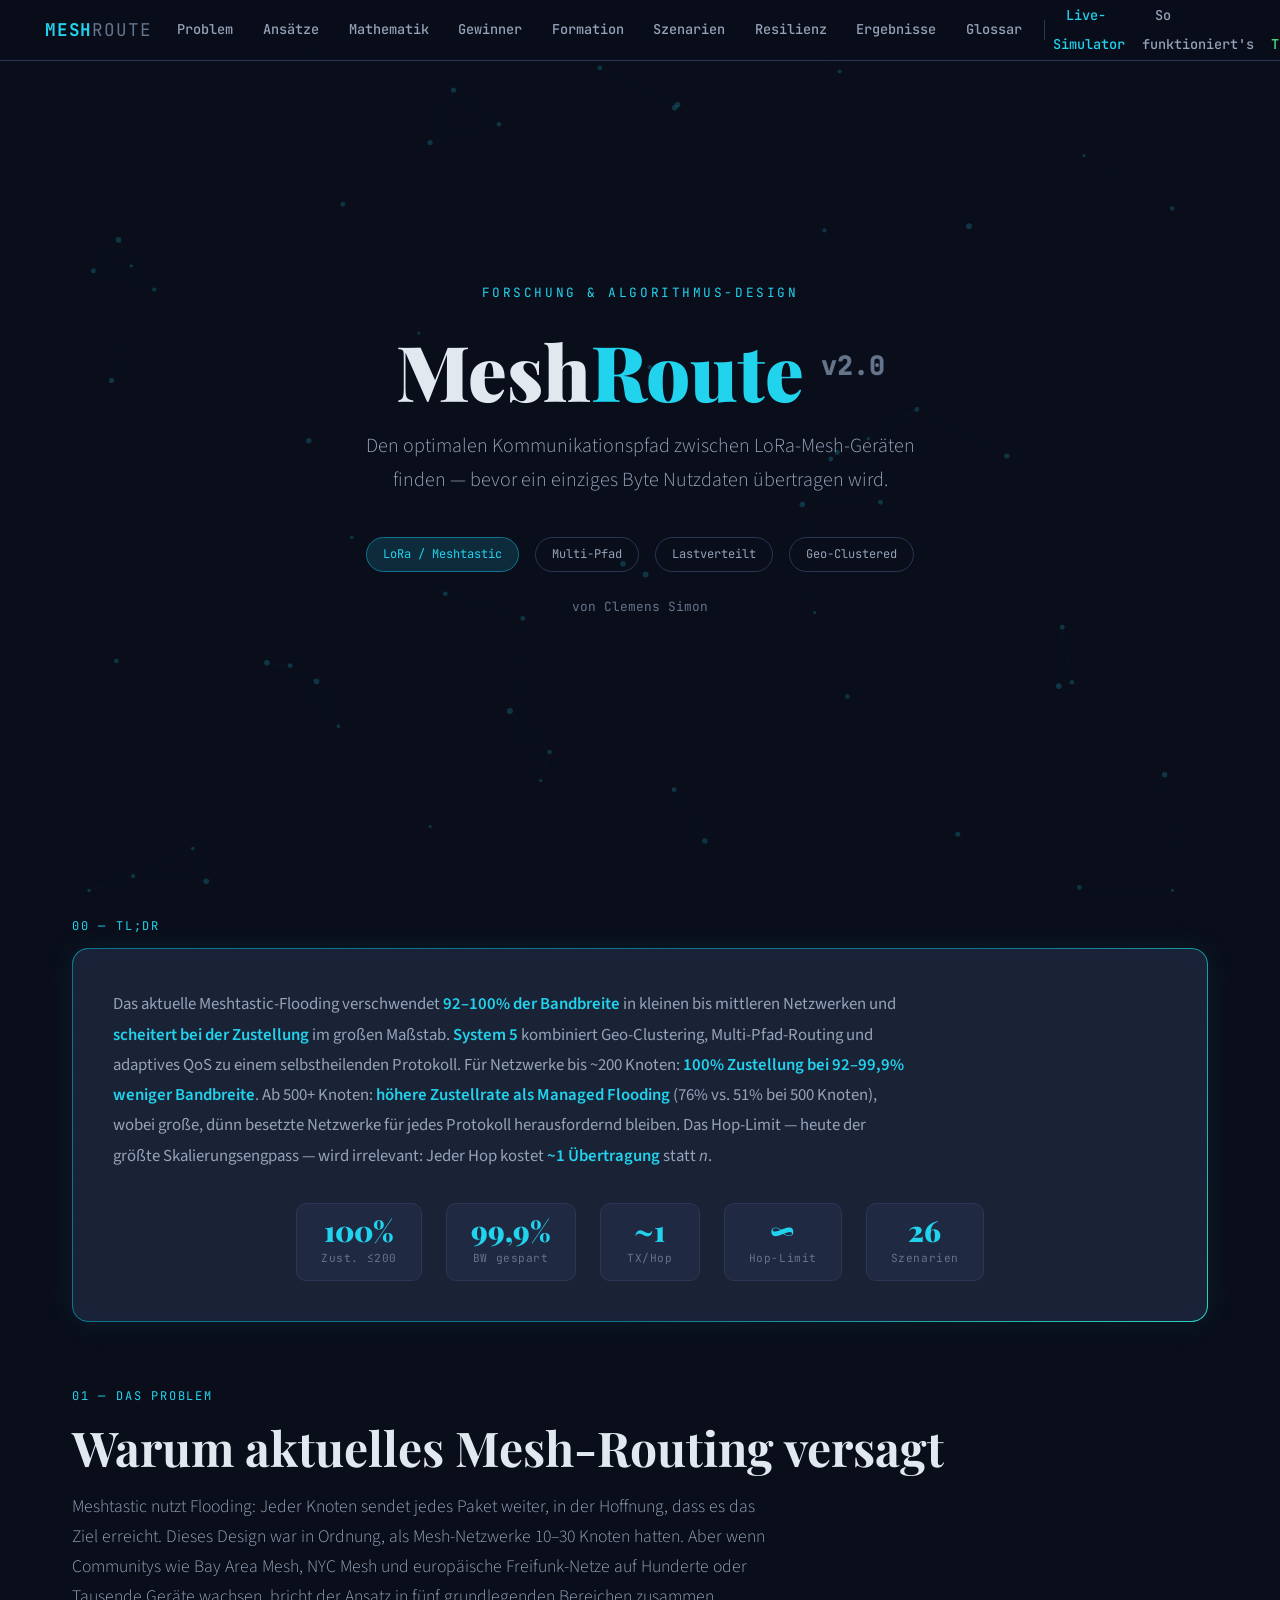
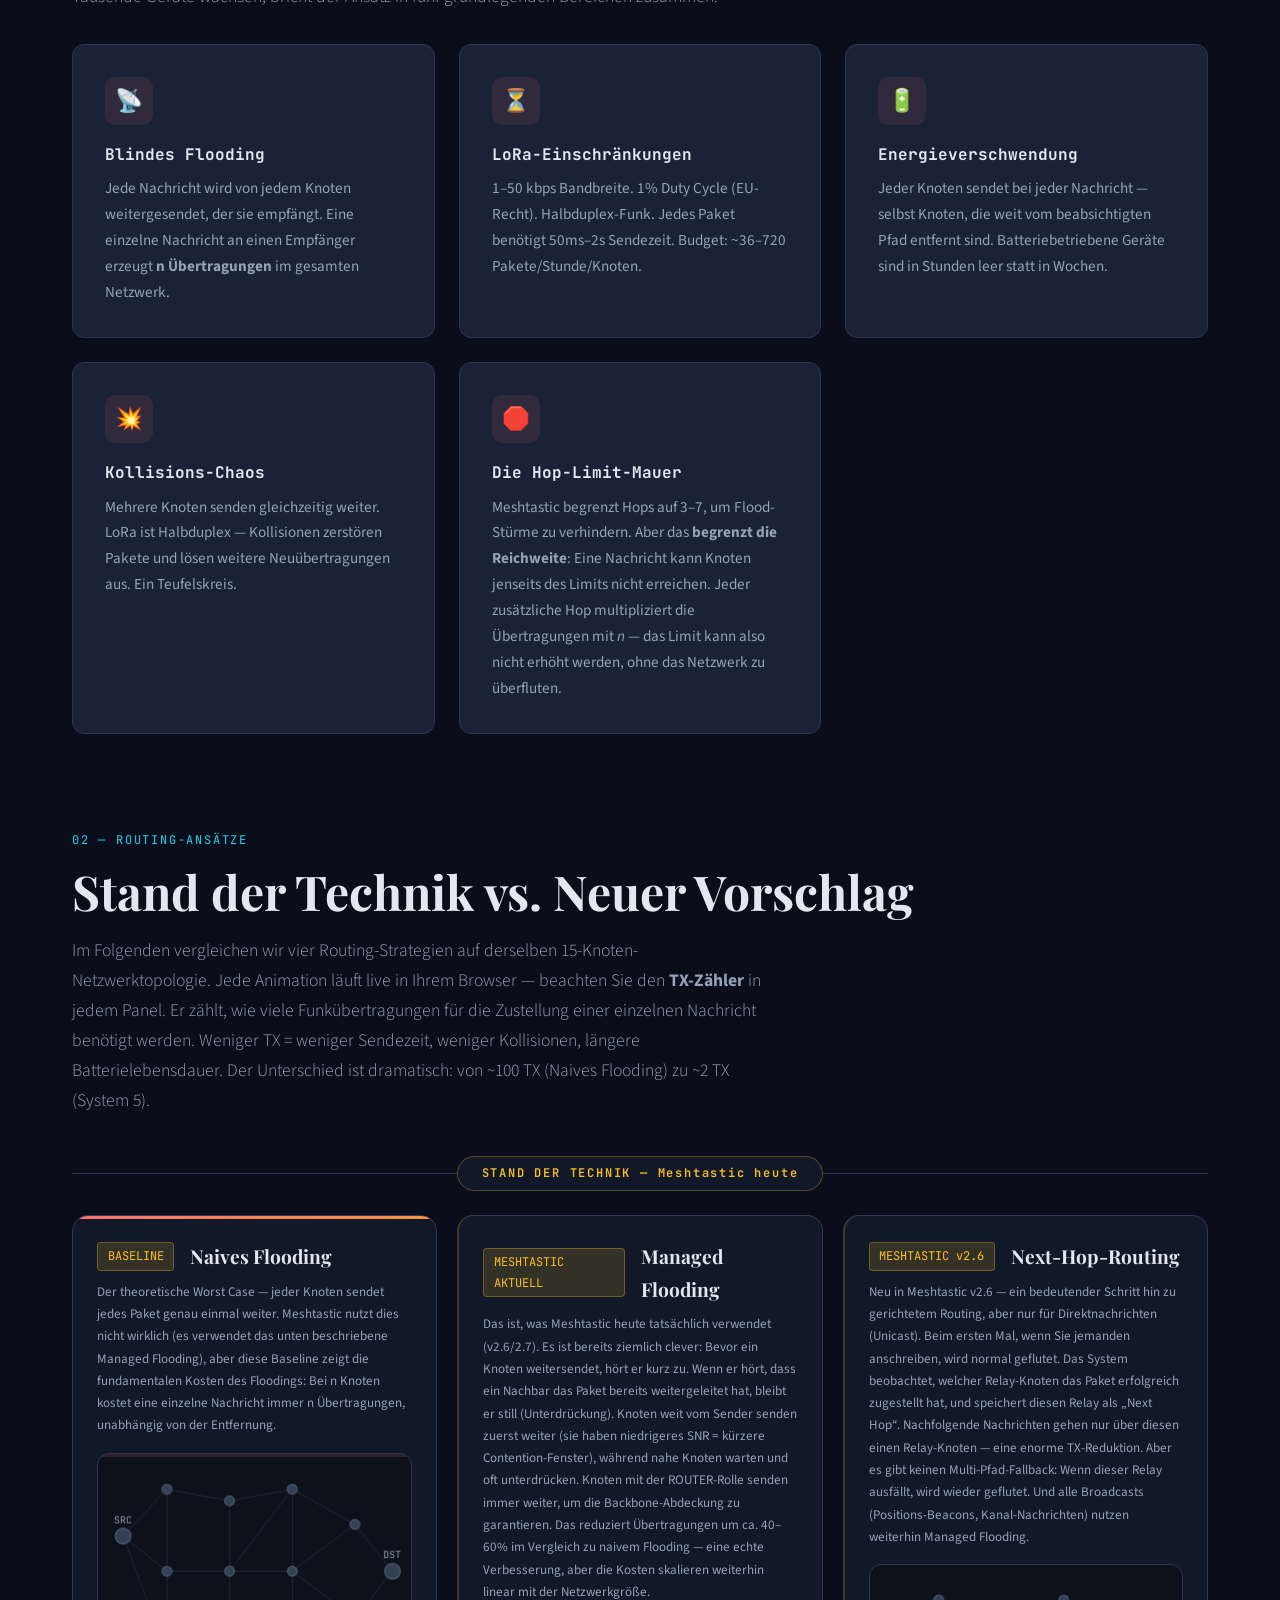
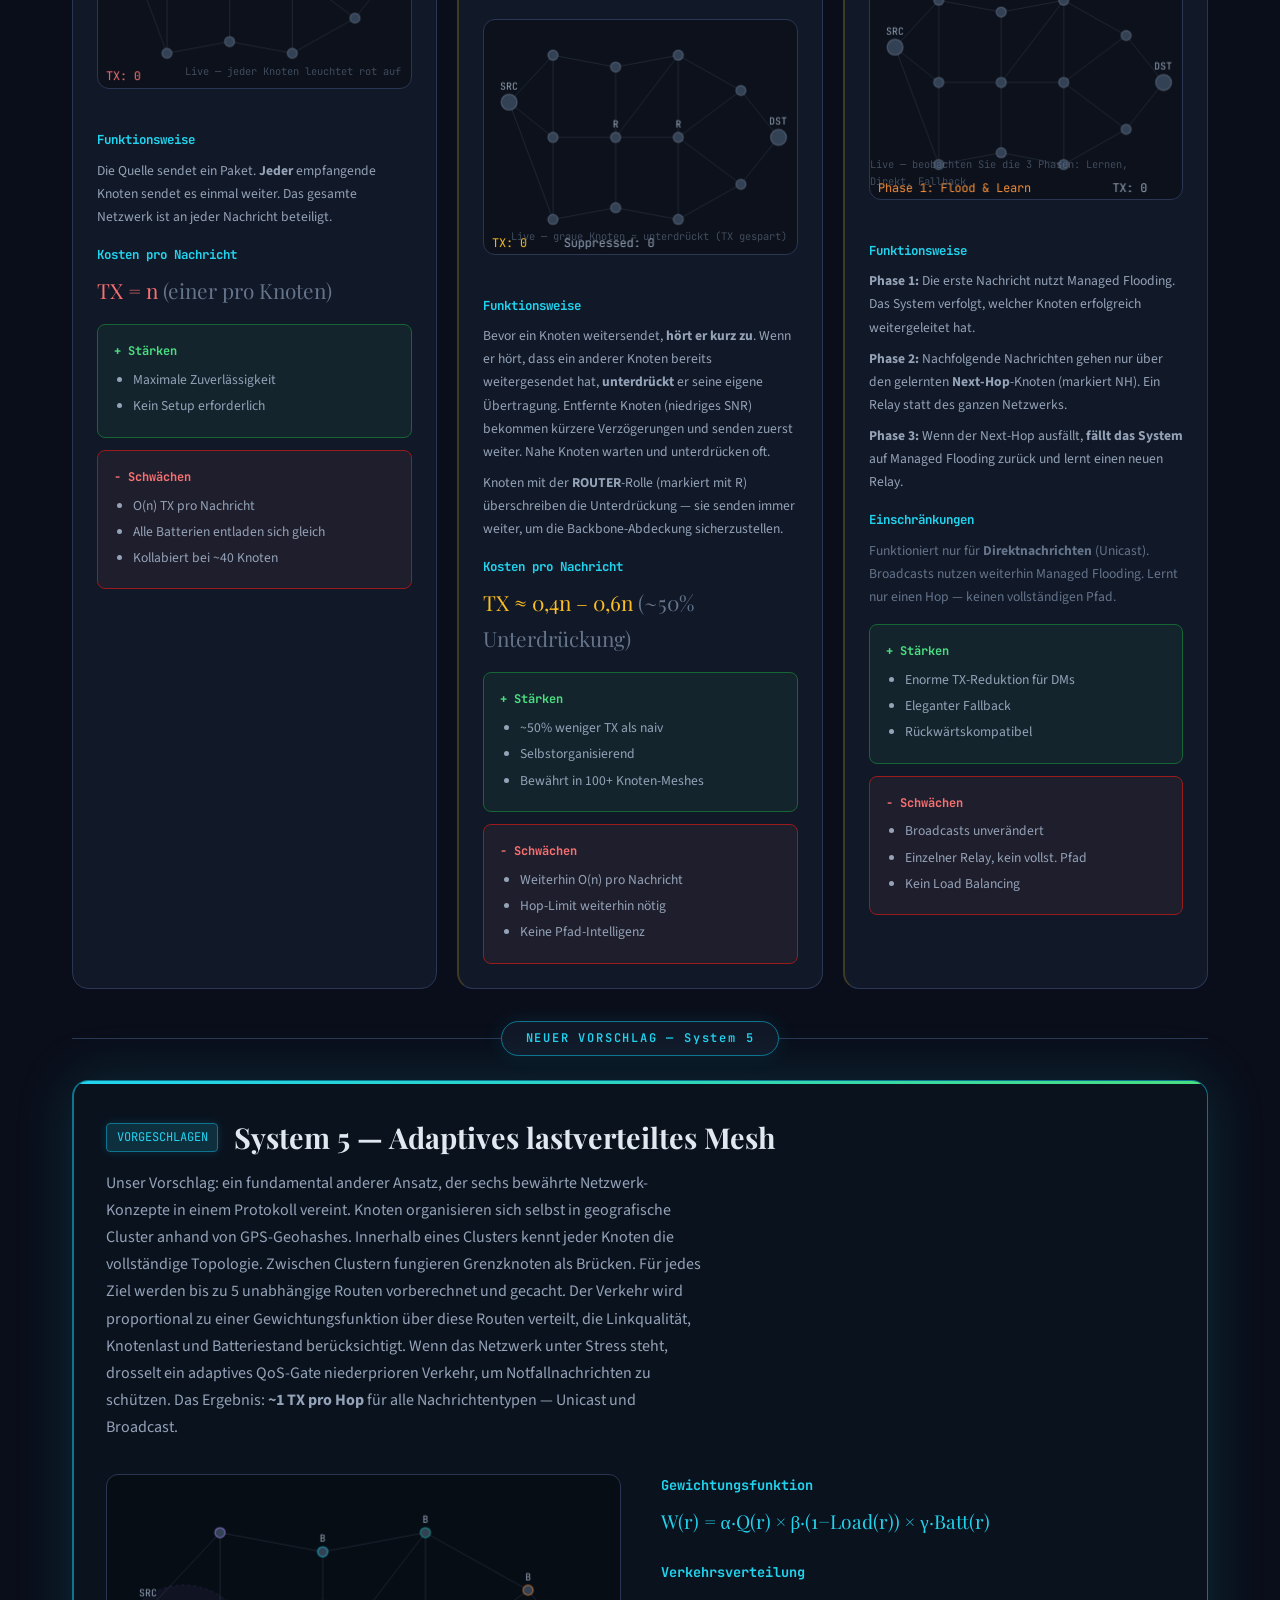
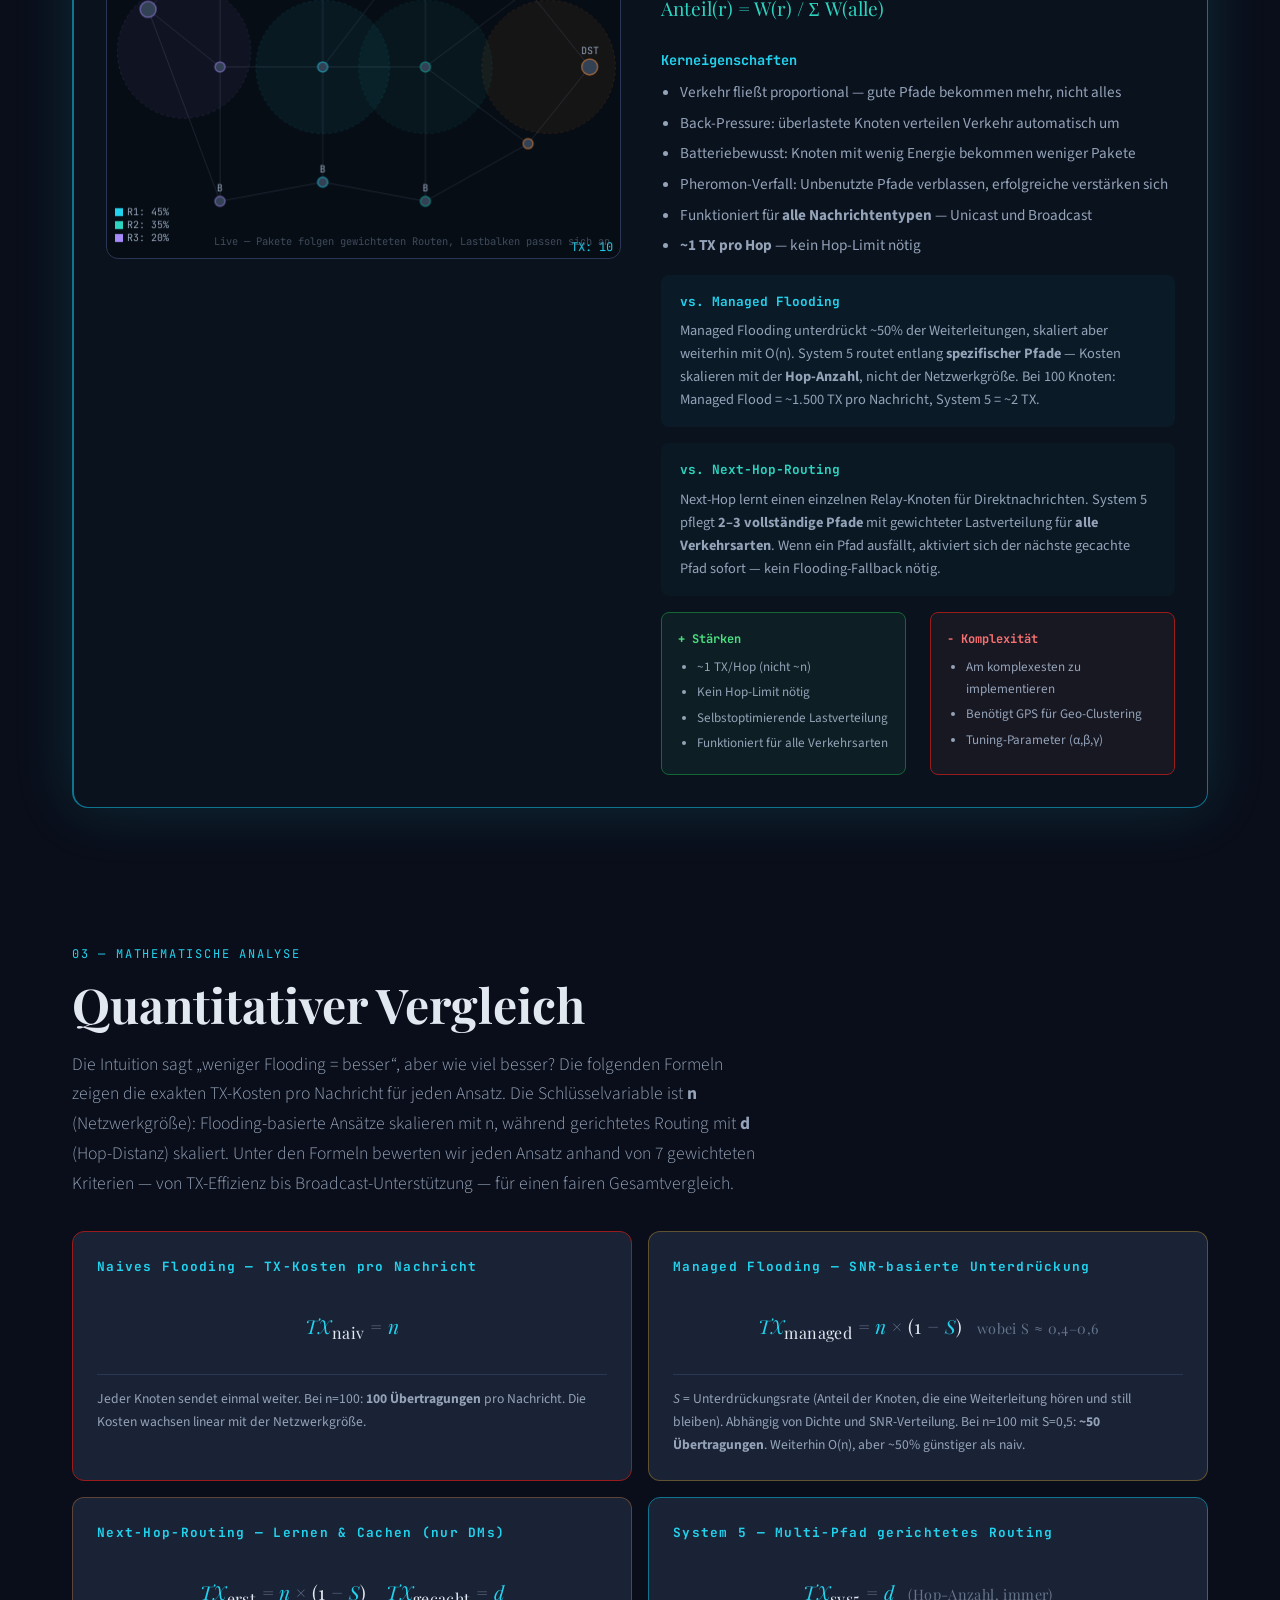
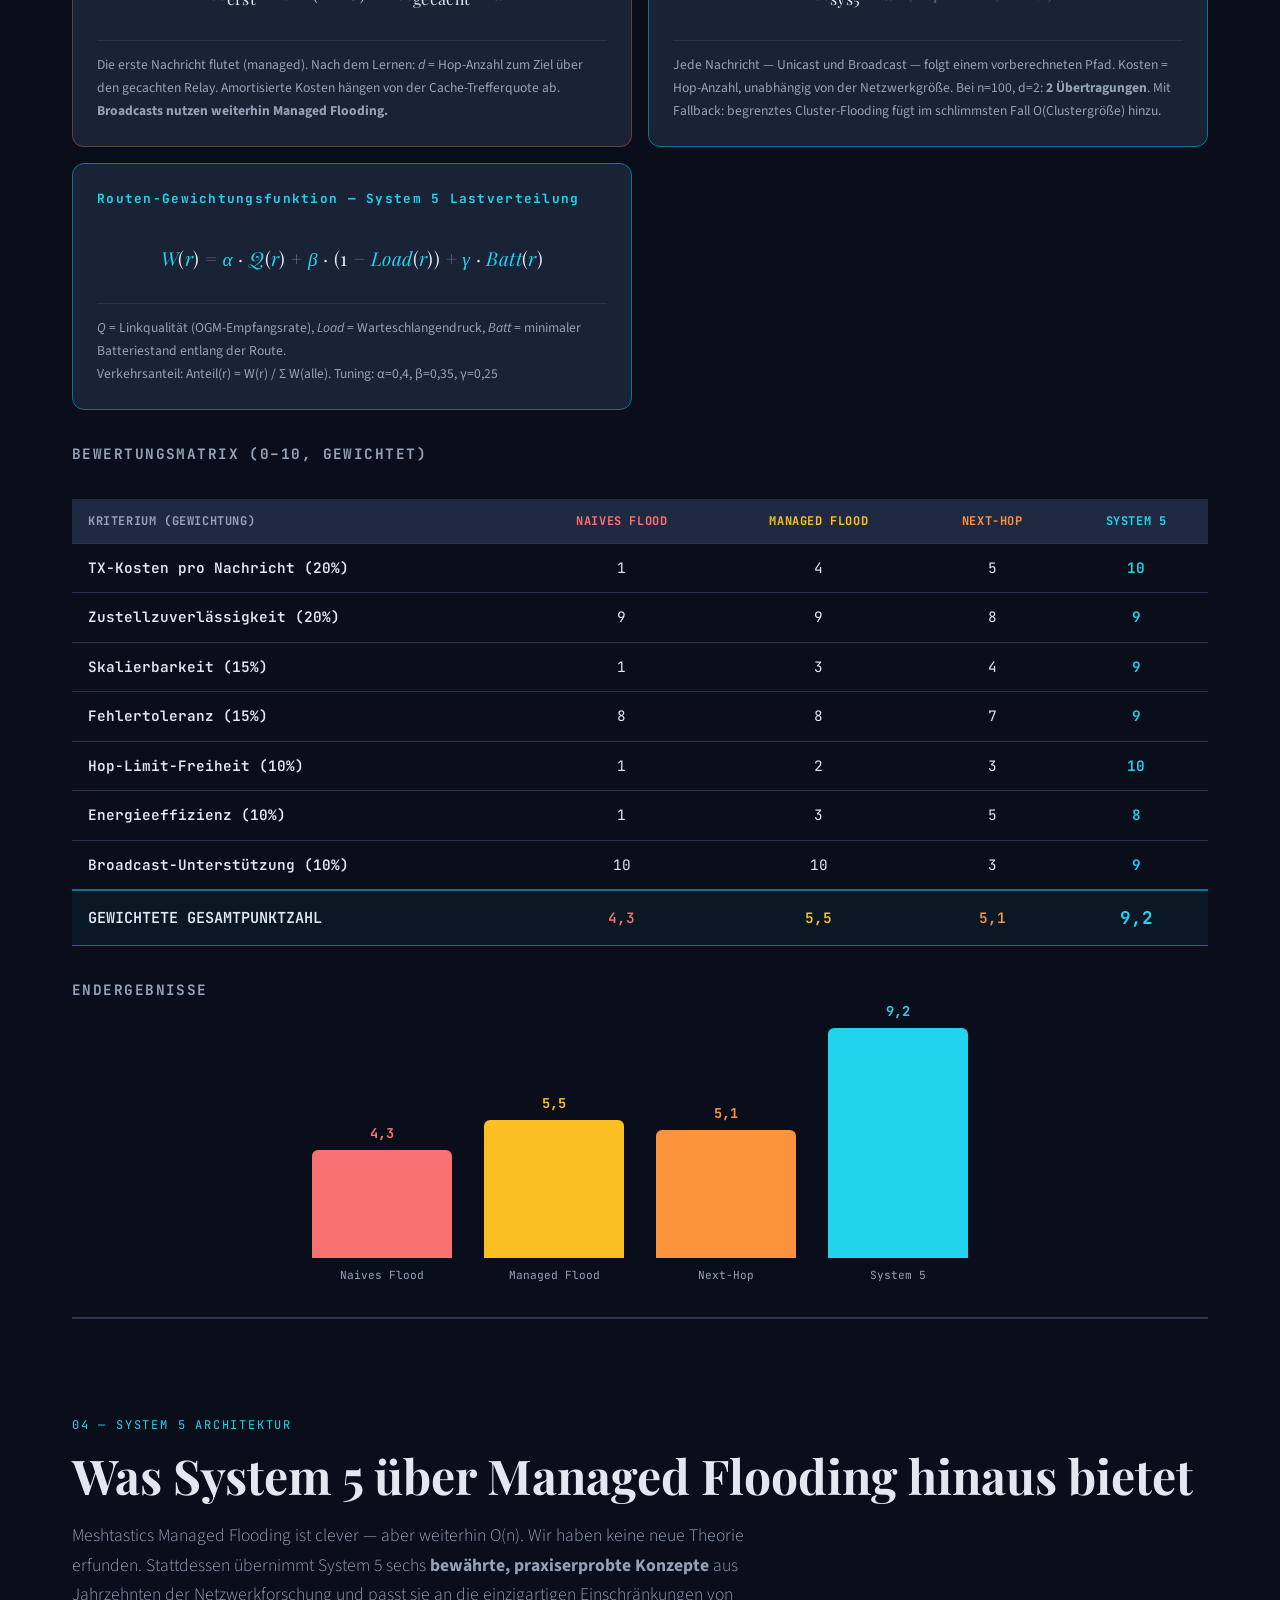
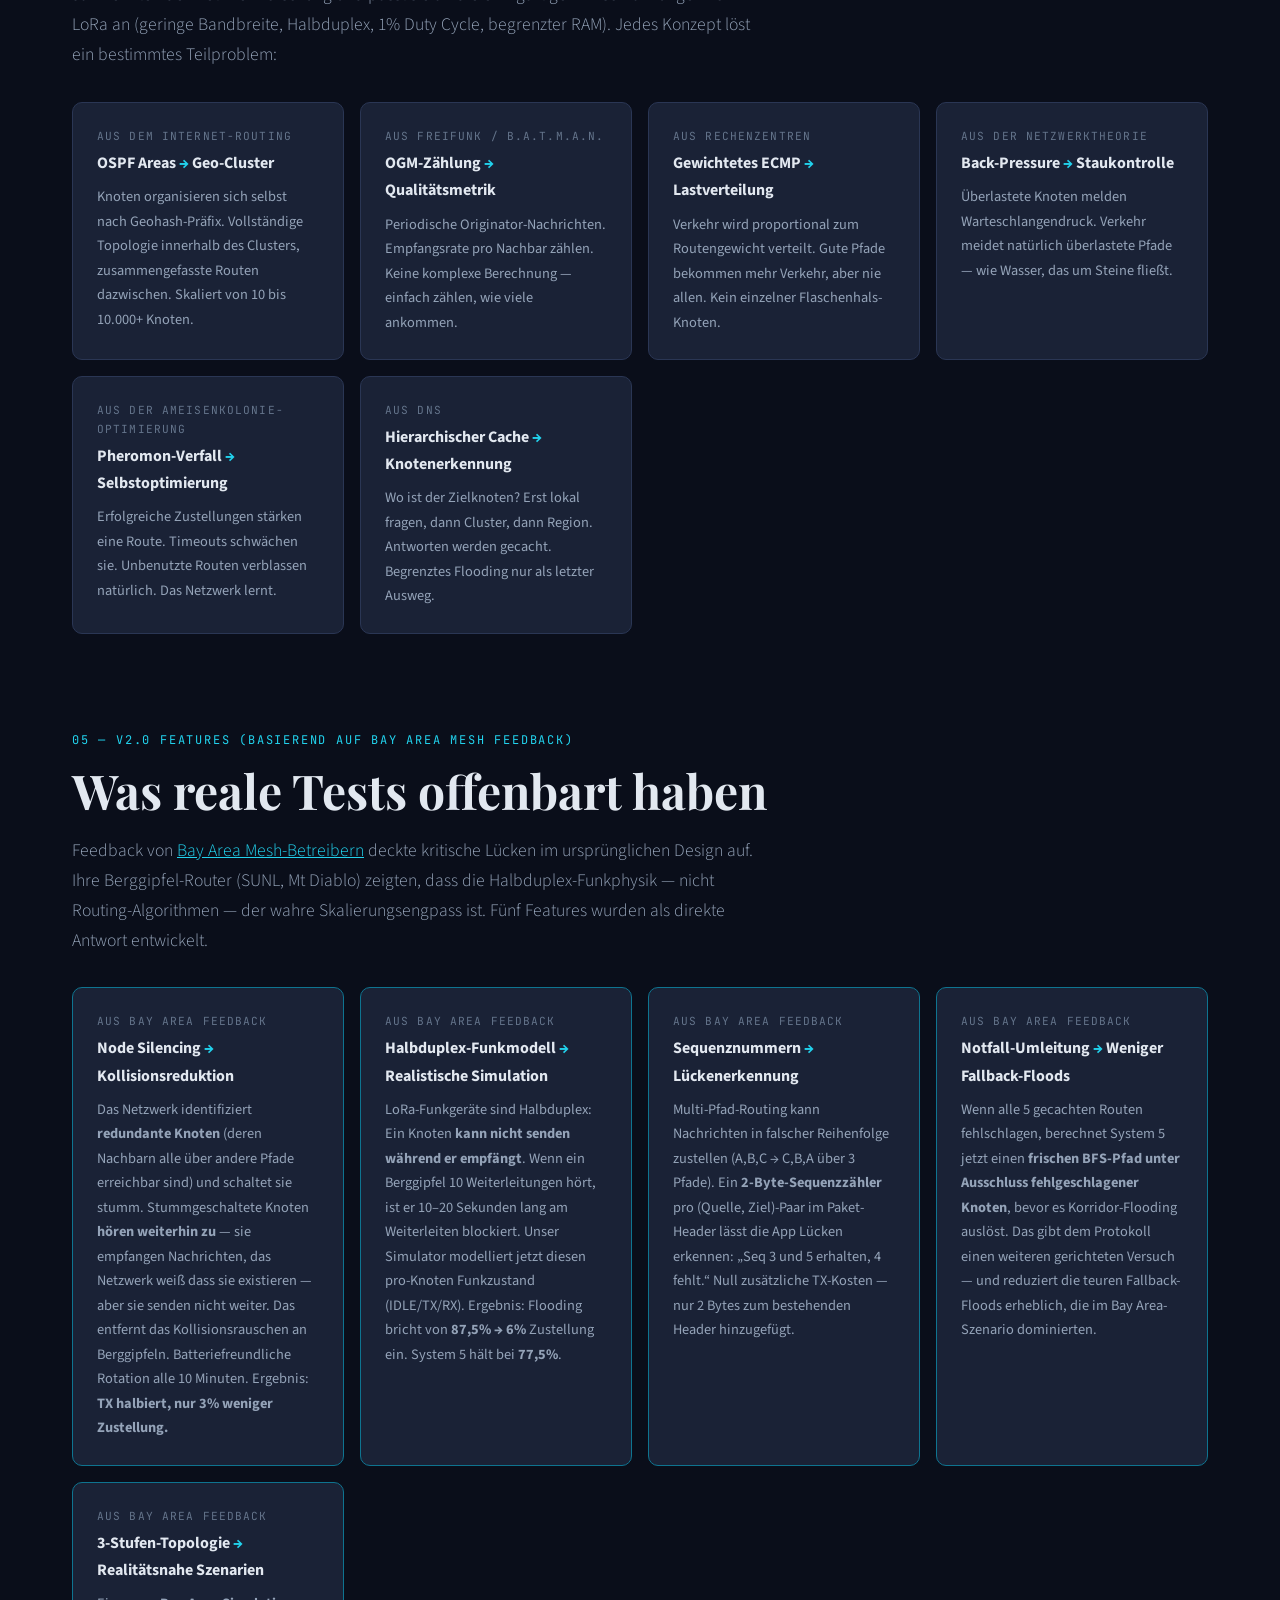
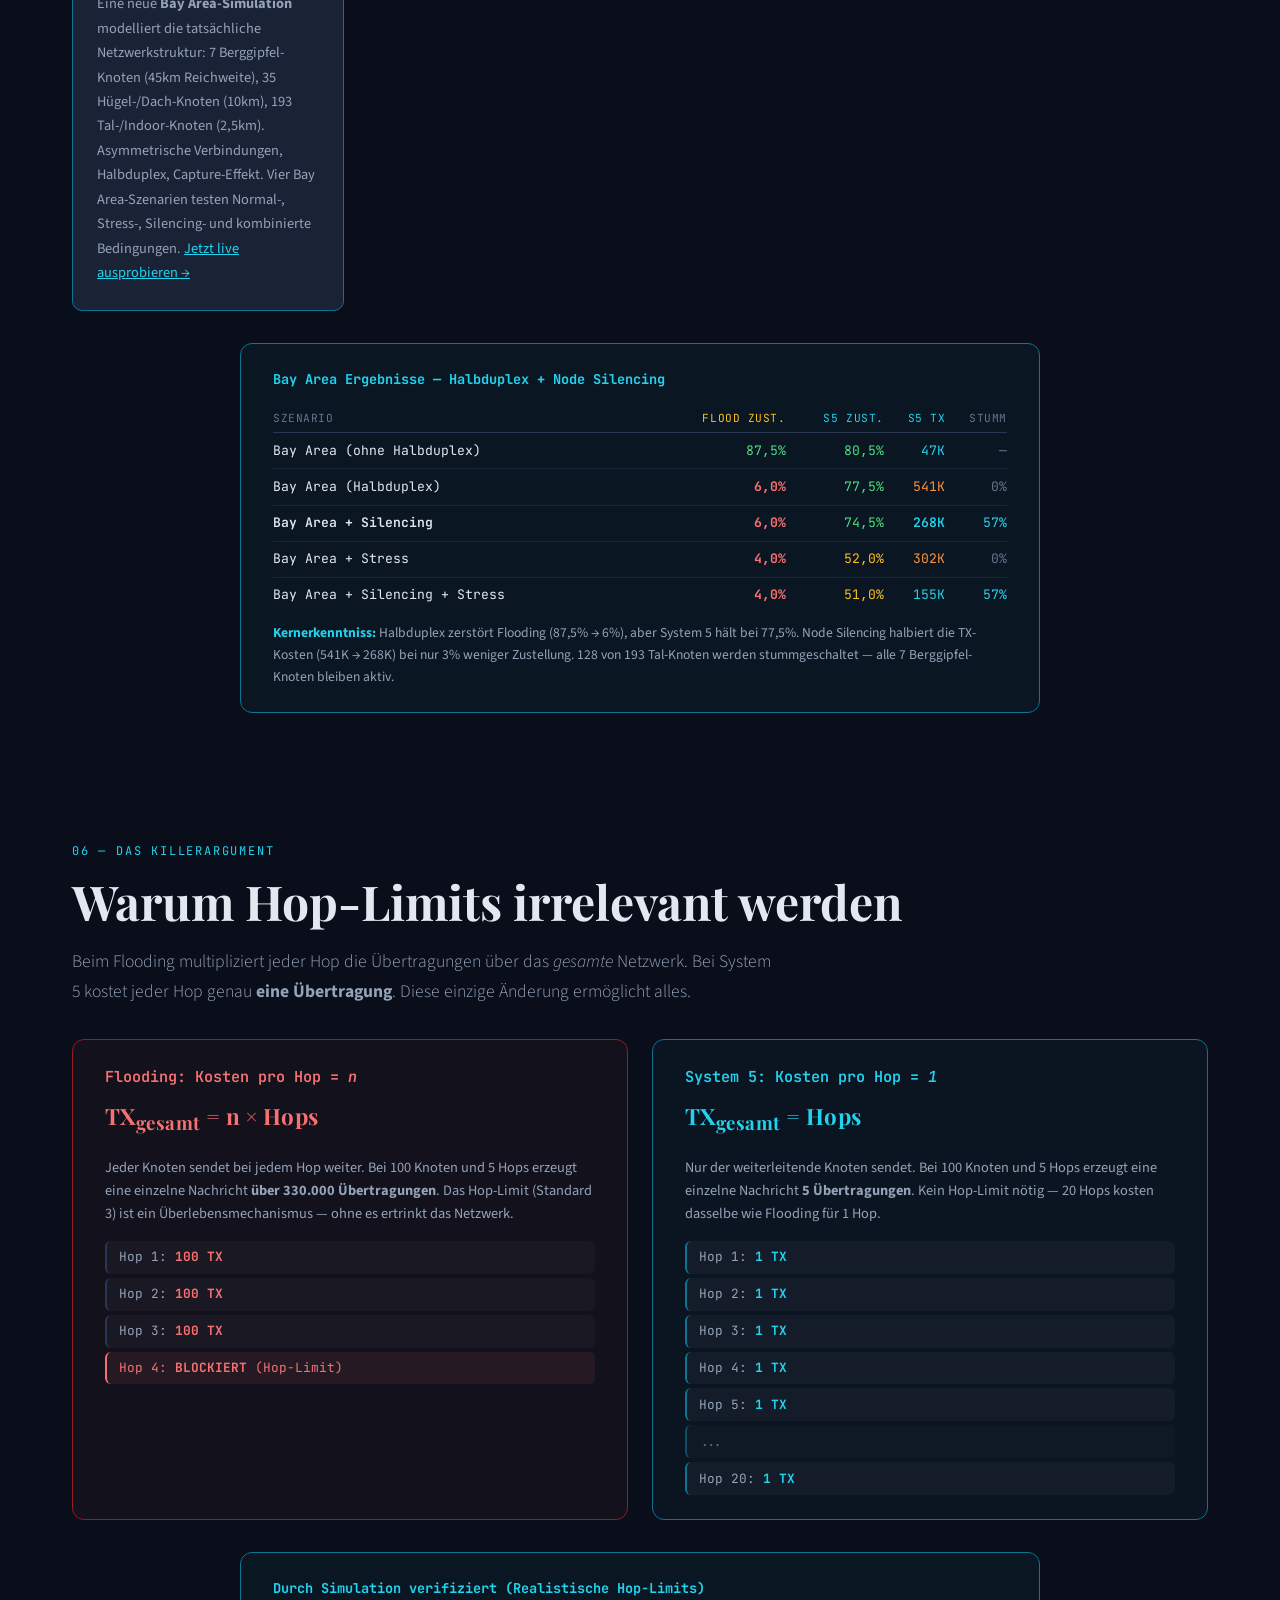
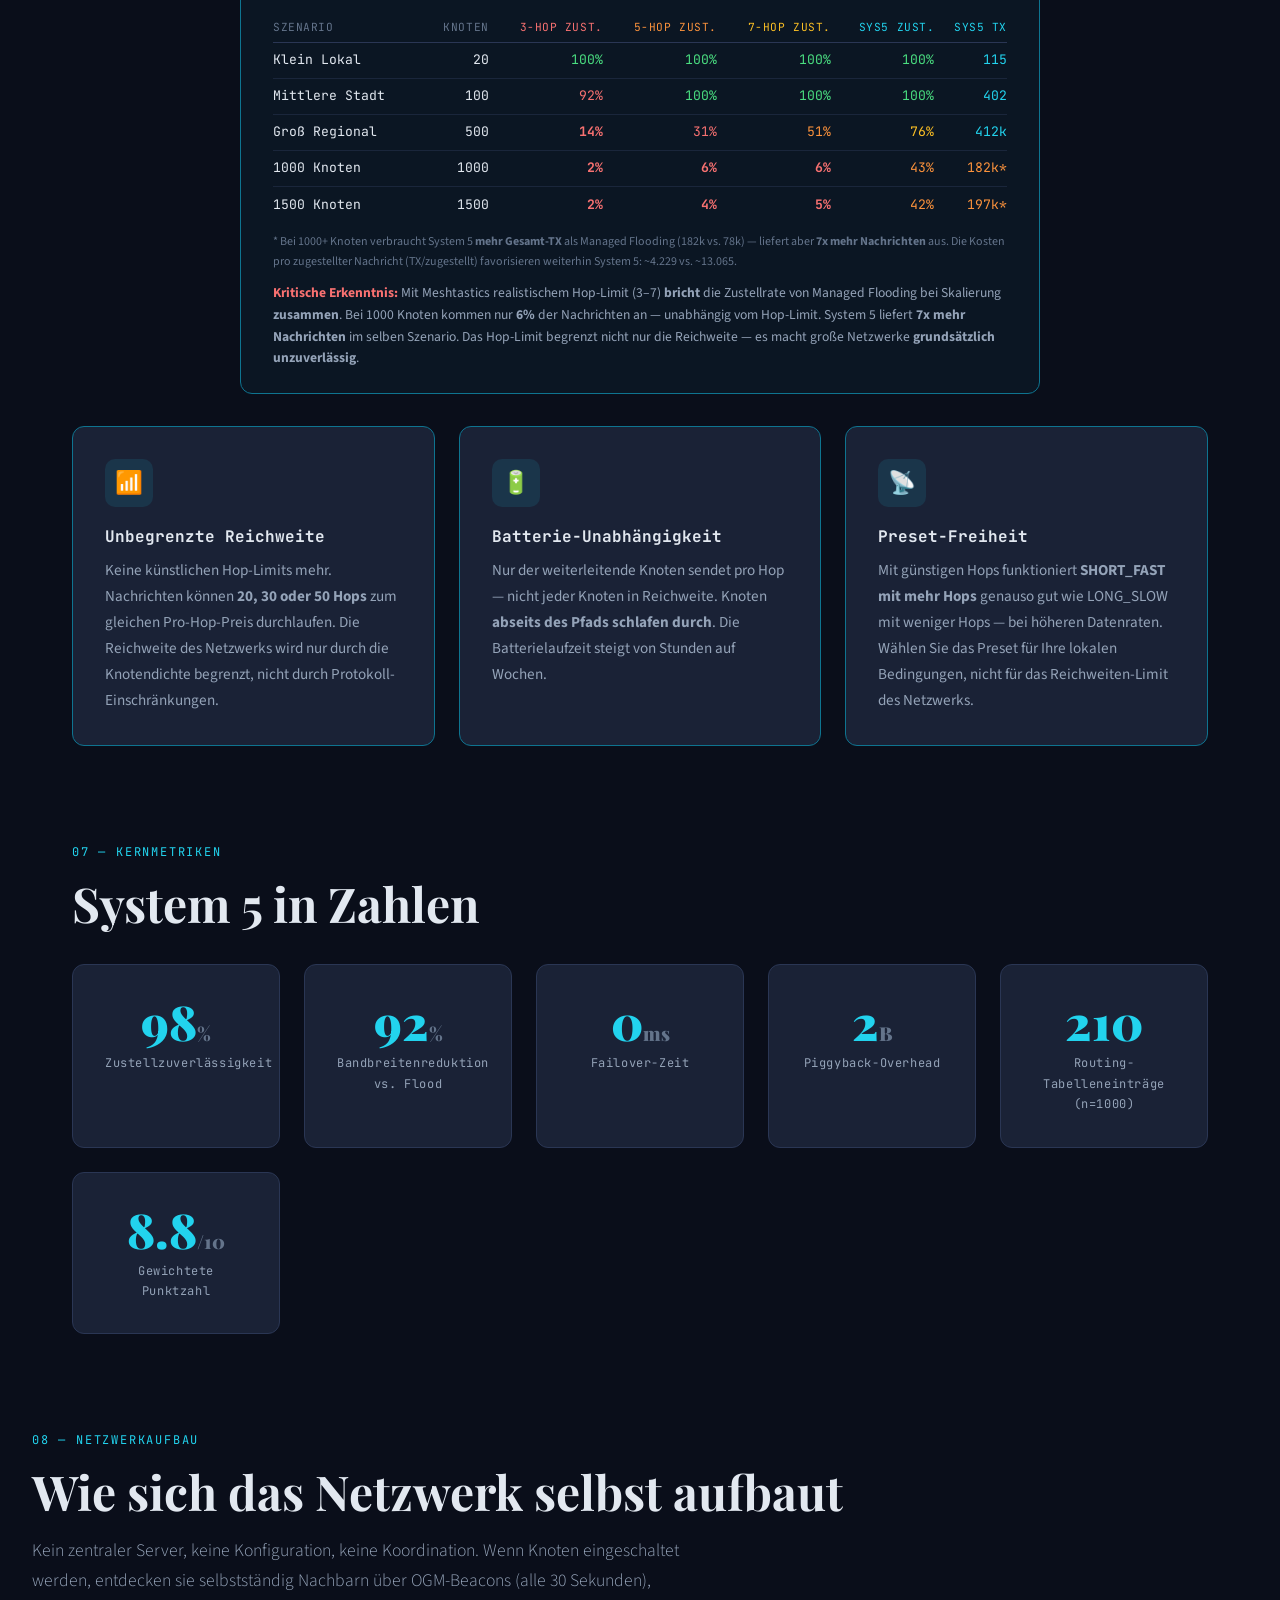
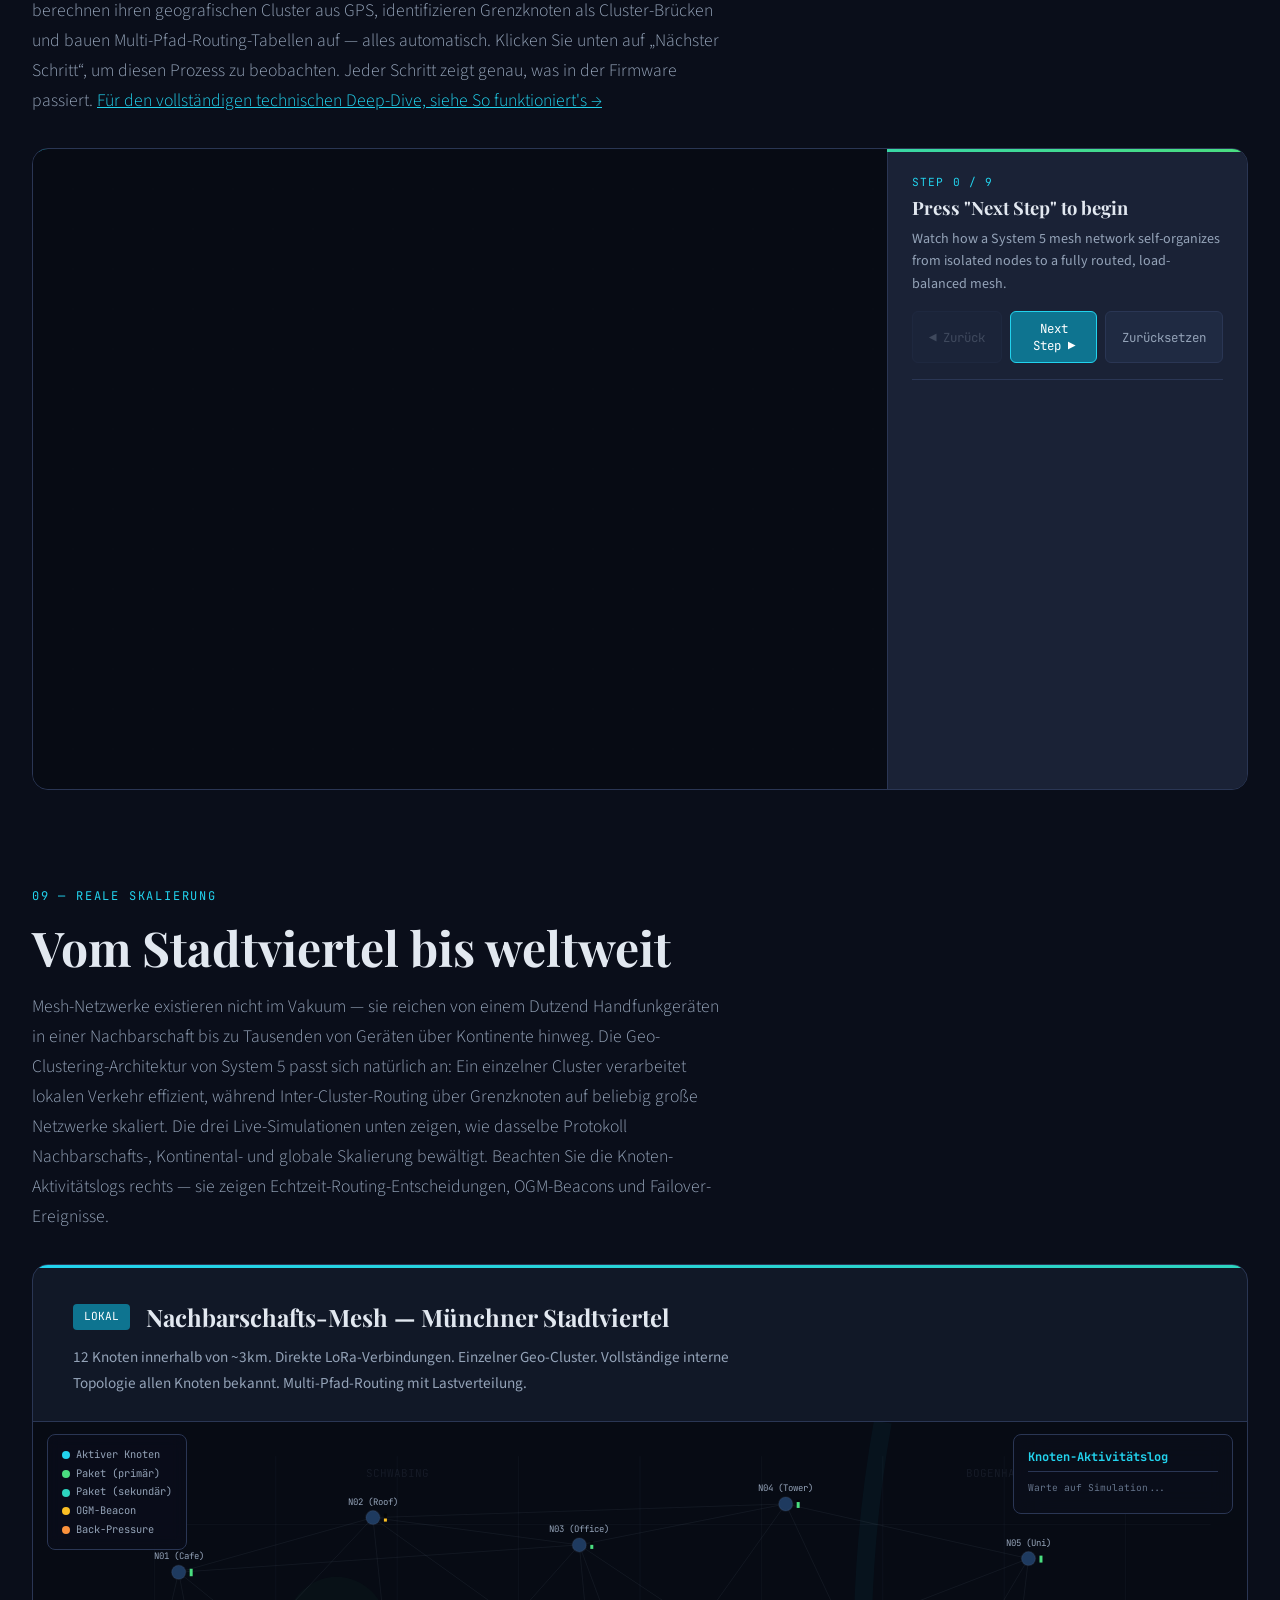
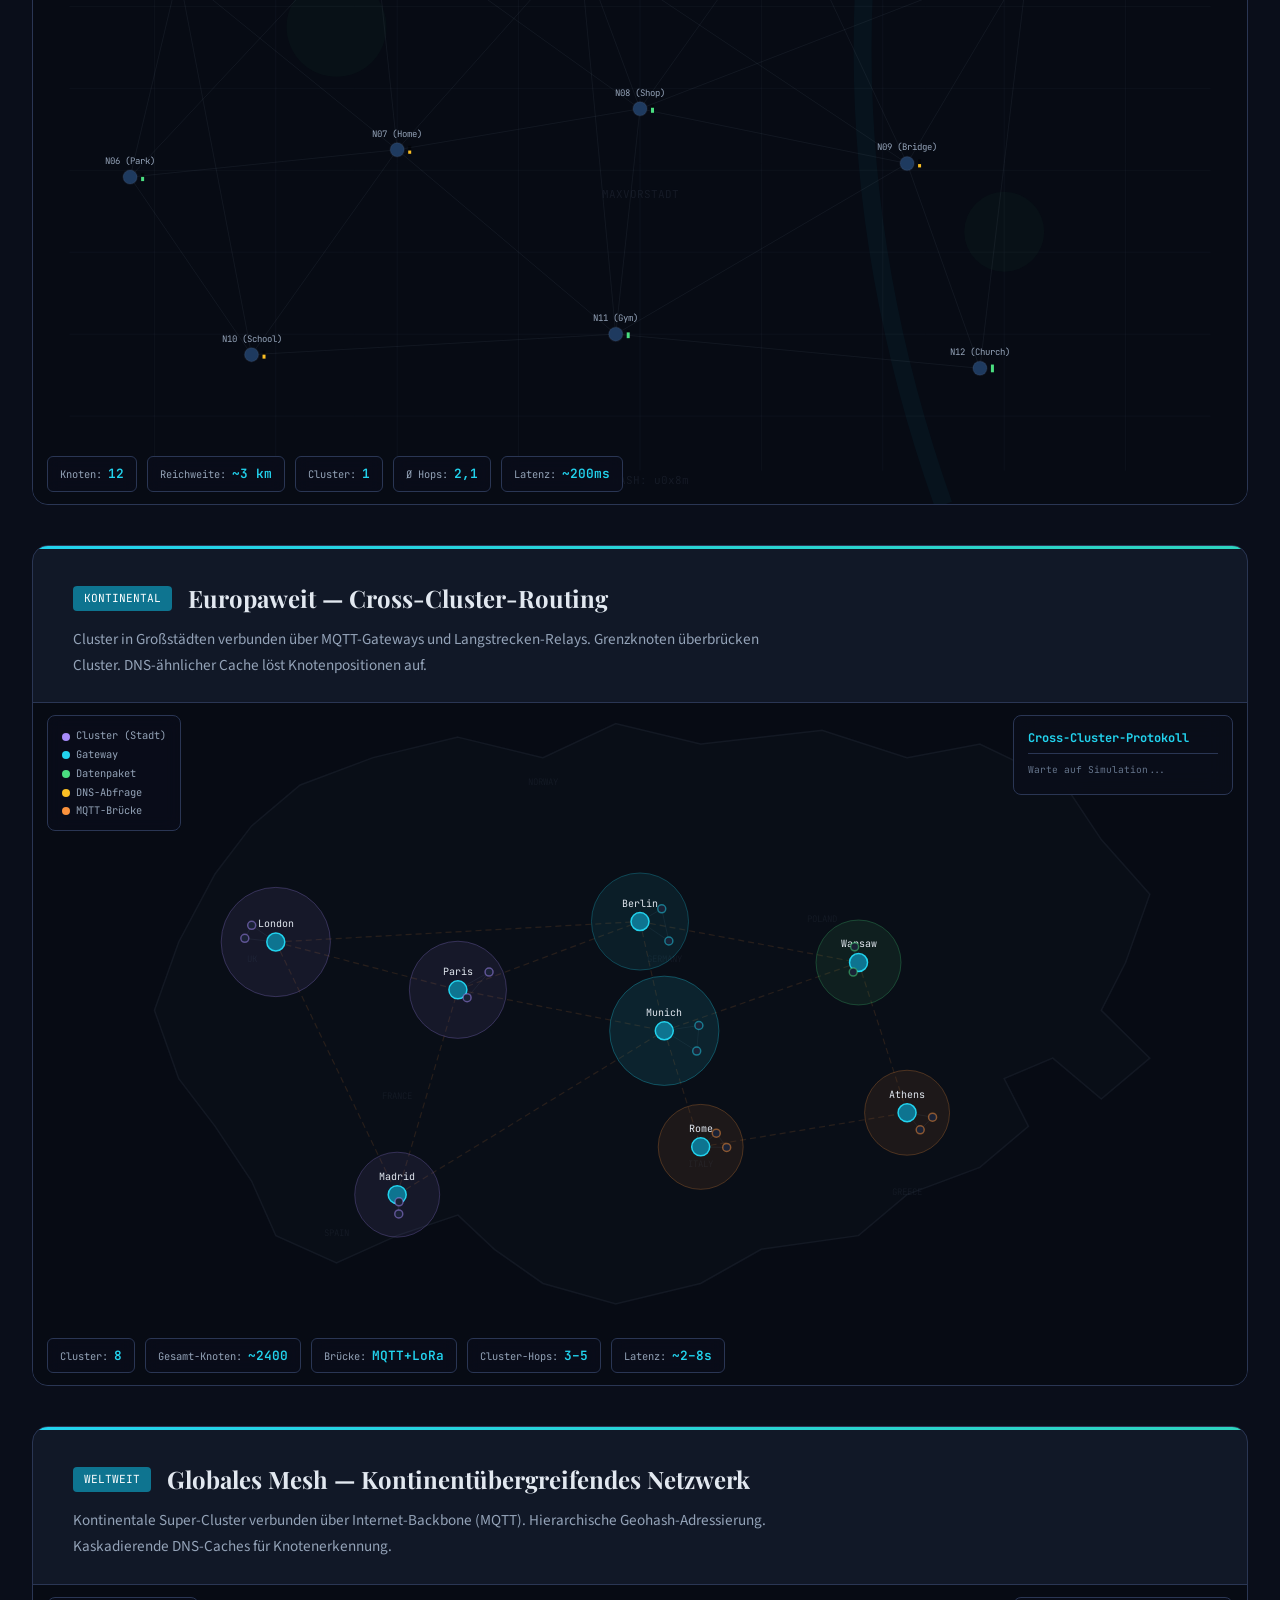
==== de/index.html @ c1e94590 "Add complete German translation with EN/DE language switcher German pages (de/): - de/index.html: Fu" ====
<!DOCTYPE html>
<html lang="de">
<head>
<meta charset="UTF-8">
<meta name="viewport" content="width=device-width, initial-scale=1.0">
<title>MeshRoute v2.0 — Optimales Mesh-Netzwerk-Routing</title>
<link rel="stylesheet" href="../css/styles.css">
</head>
<body>

<!-- NAV -->
<nav id="navbar">
  <div class="nav-inner">
    <a href="#hero" class="logo">MESH<span>ROUTE</span></a>
    <button class="nav-toggle" id="nav-toggle" aria-label="Men&uuml;">&#x2630;</button>
    <ul id="nav-menu">
      <li><a href="#problem">Problem</a></li>
      <li><a href="#approaches">Ans&auml;tze</a></li>
      <li><a href="#math">Mathematik</a></li>
      <li><a href="#winner">Gewinner</a></li>
      <li><a href="#formation">Formation</a></li>
      <li><a href="#scenarios">Szenarien</a></li>
      <li><a href="#resilience">Resilienz</a></li>
      <li><a href="#sim-results">Ergebnisse</a></li>
      <li><a href="#glossary">Glossar</a></li>
      <li class="nav-sep"></li>
      <li><a href="../simulator.html" style="color:var(--cyan)">Live-Simulator</a></li>
      <li><a href="../de/how-it-works.html">So funktioniert's</a></li>
      <li><a href="../docs/esp-test-results.html" style="color:var(--green)">ESP32 Test</a></li>
      <li><a href="../de/summary.html">Zusammenfassung</a></li>
      <li class="nav-sep"></li>
      <li><a href="../index.html" style="color:var(--text-muted);font-weight:600">EN</a></li>
    </ul>
  </div>
</nav>

<!-- HERO -->
<section id="hero">
  <canvas id="hero-canvas"></canvas>
  <div class="hero-content">
    <div class="hero-tag">Forschung &amp; Algorithmus-Design</div>
    <h1 class="hero-title">Mesh<span class="accent">Route</span> <span style="font-size:0.35em;color:var(--text-muted);font-family:var(--font-mono);vertical-align:super">v2.0</span></h1>
    <p class="hero-sub">Den optimalen Kommunikationspfad zwischen LoRa-Mesh-Ger&auml;ten finden &mdash; bevor ein einziges Byte Nutzdaten &uuml;bertragen wird.</p>
    <div class="hero-badges">
      <span class="badge active">LoRa / Meshtastic</span>
      <span class="badge">Multi-Pfad</span>
      <span class="badge">Lastverteilt</span>
      <span class="badge">Geo-Clustered</span>
    </div>
    <p style="margin-top:1.5rem;font-family:var(--font-mono);font-size:0.8rem;color:var(--text-muted);opacity:0;animation:fadeUp 0.8s 1.1s forwards">von Clemens Simon</p>
  </div>
</section>

<!-- TL;DR -->
<section id="tldr">
  <div class="section-tag reveal">00 &mdash; TL;DR</div>
  <div class="tldr-card reveal">
    <p class="tldr-text">Das aktuelle Meshtastic-Flooding verschwendet <strong>92&ndash;100% der Bandbreite</strong> in kleinen bis mittleren Netzwerken und <strong>scheitert bei der Zustellung</strong> im gro&szlig;en Ma&szlig;stab. <strong>System 5</strong> kombiniert Geo-Clustering, Multi-Pfad-Routing und adaptives QoS zu einem selbstheilenden Protokoll. F&uuml;r Netzwerke bis ~200 Knoten: <strong>100% Zustellung bei 92&ndash;99,9% weniger Bandbreite</strong>. Ab 500+ Knoten: <strong>h&ouml;here Zustellrate als Managed Flooding</strong> (76% vs. 51% bei 500 Knoten), wobei gro&szlig;e, d&uuml;nn besetzte Netzwerke f&uuml;r jedes Protokoll herausfordernd bleiben. Das Hop-Limit &mdash; heute der gr&ouml;&szlig;te Skalierungsengpass &mdash; wird irrelevant: Jeder Hop kostet <strong>~1 &Uuml;bertragung</strong> statt <em>n</em>.</p>
    <div class="tldr-stats">
      <div class="tldr-stat"><span class="tldr-num">100%</span><span class="tldr-label">Zust. &le;200</span></div>
      <div class="tldr-stat"><span class="tldr-num">99,9%</span><span class="tldr-label">BW gespart</span></div>
      <div class="tldr-stat"><span class="tldr-num">~1</span><span class="tldr-label">TX/Hop</span></div>
      <div class="tldr-stat"><span class="tldr-num">&infin;</span><span class="tldr-label">Hop-Limit</span></div>
      <div class="tldr-stat"><span class="tldr-num">26</span><span class="tldr-label">Szenarien</span></div>
    </div>
  </div>
</section>

<!-- PROBLEM -->
<section id="problem">
  <div class="section-tag reveal">01 &mdash; Das Problem</div>
  <h2 class="section-title reveal">Warum aktuelles Mesh-Routing versagt</h2>
  <p class="section-desc reveal">Meshtastic nutzt Flooding: Jeder Knoten sendet jedes Paket weiter, in der Hoffnung, dass es das Ziel erreicht. Dieses Design war in Ordnung, als Mesh-Netzwerke 10&ndash;30 Knoten hatten. Aber wenn Communitys wie Bay Area Mesh, NYC Mesh und europ&auml;ische Freifunk-Netze auf Hunderte oder Tausende Ger&auml;te wachsen, bricht der Ansatz in f&uuml;nf grundlegenden Bereichen zusammen.</p>
  <div class="problem-grid">
    <div class="problem-card reveal">
      <div class="icon">&#x1f4e1;</div>
      <h3>Blindes Flooding</h3>
      <p>Jede Nachricht wird von jedem Knoten weitergesendet, der sie empf&auml;ngt. Eine einzelne Nachricht an einen Empf&auml;nger erzeugt <strong>n &Uuml;bertragungen</strong> im gesamten Netzwerk.</p>
    </div>
    <div class="problem-card reveal">
      <div class="icon">&#x23f3;</div>
      <h3>LoRa-Einschr&auml;nkungen</h3>
      <p>1&ndash;50 kbps Bandbreite. 1% Duty Cycle (EU-Recht). Halbduplex-Funk. Jedes Paket ben&ouml;tigt 50ms&ndash;2s Sendezeit. Budget: ~36&ndash;720 Pakete/Stunde/Knoten.</p>
    </div>
    <div class="problem-card reveal">
      <div class="icon">&#x1f50b;</div>
      <h3>Energieverschwendung</h3>
      <p>Jeder Knoten sendet bei jeder Nachricht &mdash; selbst Knoten, die weit vom beabsichtigten Pfad entfernt sind. Batteriebetriebene Ger&auml;te sind in Stunden leer statt in Wochen.</p>
    </div>
    <div class="problem-card reveal">
      <div class="icon">&#x1f4a5;</div>
      <h3>Kollisions-Chaos</h3>
      <p>Mehrere Knoten senden gleichzeitig weiter. LoRa ist Halbduplex &mdash; Kollisionen zerst&ouml;ren Pakete und l&ouml;sen weitere Neuübertragungen aus. Ein Teufelskreis.</p>
    </div>
    <div class="problem-card reveal">
      <div class="icon">&#x1f6d1;</div>
      <h3>Die Hop-Limit-Mauer</h3>
      <p>Meshtastic begrenzt Hops auf 3&ndash;7, um Flood-St&uuml;rme zu verhindern. Aber das <strong>begrenzt die Reichweite</strong>: Eine Nachricht kann Knoten jenseits des Limits nicht erreichen. Jeder zus&auml;tzliche Hop multipliziert die &Uuml;bertragungen mit <em>n</em> &mdash; das Limit kann also nicht erh&ouml;ht werden, ohne das Netzwerk zu &uuml;berfluten.</p>
    </div>
  </div>
</section>

<!-- APPROACHES -->
<section id="approaches">
  <div class="section-tag reveal">02 &mdash; Routing-Ans&auml;tze</div>
  <h2 class="section-title reveal">Stand der Technik vs. Neuer Vorschlag</h2>
  <p class="section-desc reveal">Im Folgenden vergleichen wir vier Routing-Strategien auf derselben 15-Knoten-Netzwerktopologie. Jede Animation l&auml;uft live in Ihrem Browser &mdash; beachten Sie den <strong>TX-Z&auml;hler</strong> in jedem Panel. Er z&auml;hlt, wie viele Funk&uuml;bertragungen f&uuml;r die Zustellung einer einzelnen Nachricht ben&ouml;tigt werden. Weniger TX = weniger Sendezeit, weniger Kollisionen, l&auml;ngere Batterielebensdauer. Der Unterschied ist dramatisch: von ~100 TX (Naives Flooding) zu ~2 TX (System 5).</p>

  <!-- STATE OF THE ART DIVIDER -->
  <div class="approach-divider reveal">
    <span class="divider-label sota-label">STAND DER TECHNIK &mdash; Meshtastic heute</span>
  </div>

  <div class="sota-grid">
  <!-- NAIVE FLOODING -->
  <div class="algo-section flood reveal" id="algo-naive-flood">
    <div class="algo-header">
      <span class="algo-number sota-badge">BASELINE</span>
      <h3 class="algo-name">Naives Flooding</h3>
    </div>
    <p class="algo-subtitle">Der theoretische Worst Case &mdash; jeder Knoten sendet jedes Paket genau einmal weiter. Meshtastic nutzt dies nicht wirklich (es verwendet das unten beschriebene Managed Flooding), aber diese Baseline zeigt die fundamentalen Kosten des Floodings: Bei n Knoten kostet eine einzelne Nachricht immer n &Uuml;bertragungen, unabh&auml;ngig von der Entfernung.</p>
    <div class="algo-body">
      <div class="algo-canvas-wrap">
        <canvas class="algo-canvas" id="canvas-naive-flood"></canvas>
        <span class="canvas-label">Live &mdash; jeder Knoten leuchtet rot auf</span>
      </div>
      <div class="algo-details">
        <h4>Funktionsweise</h4>
        <p>Die Quelle sendet ein Paket. <strong>Jeder</strong> empfangende Knoten sendet es einmal weiter. Das gesamte Netzwerk ist an jeder Nachricht beteiligt.</p>
        <h4>Kosten pro Nachricht</h4>
        <p style="font-family:var(--font-display);font-size:1.3rem;color:var(--red);">TX = n <span style="color:var(--text-muted)">(einer pro Knoten)</span></p>
        <div class="pro-con">
          <div class="pro"><h5>+ St&auml;rken</h5><ul><li>Maximale Zuverl&auml;ssigkeit</li><li>Kein Setup erforderlich</li></ul></div>
          <div class="con"><h5>&minus; Schw&auml;chen</h5><ul><li>O(n) TX pro Nachricht</li><li>Alle Batterien entladen sich gleich</li><li>Kollabiert bei ~40 Knoten</li></ul></div>
        </div>
      </div>
    </div>
  </div>

  <!-- MANAGED FLOODING -->
  <div class="algo-section managed reveal" id="algo-managed-flood">
    <div class="algo-header">
      <span class="algo-number sota-badge">MESHTASTIC AKTUELL</span>
      <h3 class="algo-name">Managed Flooding</h3>
    </div>
    <p class="algo-subtitle">Das ist, was Meshtastic heute tats&auml;chlich verwendet (v2.6/2.7). Es ist bereits ziemlich clever: Bevor ein Knoten weitersendet, h&ouml;rt er kurz zu. Wenn er h&ouml;rt, dass ein Nachbar das Paket bereits weitergeleitet hat, bleibt er still (Unterdr&uuml;ckung). Knoten weit vom Sender senden zuerst weiter (sie haben niedrigeres SNR = k&uuml;rzere Contention-Fenster), w&auml;hrend nahe Knoten warten und oft unterdr&uuml;cken. Knoten mit der ROUTER-Rolle senden immer weiter, um die Backbone-Abdeckung zu garantieren. Das reduziert &Uuml;bertragungen um ca. 40&ndash;60% im Vergleich zu naivem Flooding &mdash; eine echte Verbesserung, aber die Kosten skalieren weiterhin linear mit der Netzwerkgr&ouml;&szlig;e.</p>
    <div class="algo-body">
      <div class="algo-canvas-wrap">
        <canvas class="algo-canvas" id="canvas-managed-flood"></canvas>
        <span class="canvas-label">Live &mdash; graue Knoten = unterdr&uuml;ckt (TX gespart)</span>
      </div>
      <div class="algo-details">
        <h4>Funktionsweise</h4>
        <p>Bevor ein Knoten weitersendet, <strong>h&ouml;rt er kurz zu</strong>. Wenn er h&ouml;rt, dass ein anderer Knoten bereits weitergesendet hat, <strong>unterdr&uuml;ckt</strong> er seine eigene &Uuml;bertragung. Entfernte Knoten (niedriges SNR) bekommen k&uuml;rzere Verz&ouml;gerungen und senden zuerst weiter. Nahe Knoten warten und unterdr&uuml;cken oft.</p>
        <p style="margin-top:0.5rem">Knoten mit der <strong>ROUTER</strong>-Rolle (markiert mit R) &uuml;berschreiben die Unterdr&uuml;ckung &mdash; sie senden immer weiter, um die Backbone-Abdeckung sicherzustellen.</p>
        <h4>Kosten pro Nachricht</h4>
        <p style="font-family:var(--font-display);font-size:1.3rem;color:var(--yellow);">TX &asymp; 0,4n &ndash; 0,6n <span style="color:var(--text-muted)">(~50% Unterdr&uuml;ckung)</span></p>
        <div class="pro-con">
          <div class="pro"><h5>+ St&auml;rken</h5><ul><li>~50% weniger TX als naiv</li><li>Selbstorganisierend</li><li>Bew&auml;hrt in 100+ Knoten-Meshes</li></ul></div>
          <div class="con"><h5>&minus; Schw&auml;chen</h5><ul><li>Weiterhin O(n) pro Nachricht</li><li>Hop-Limit weiterhin n&ouml;tig</li><li>Keine Pfad-Intelligenz</li></ul></div>
        </div>
      </div>
    </div>
  </div>

  <!-- NEXT-HOP ROUTING -->
  <div class="algo-section nexthop reveal" id="algo-next-hop">
    <div class="algo-header">
      <span class="algo-number sota-badge">MESHTASTIC v2.6</span>
      <h3 class="algo-name">Next-Hop-Routing</h3>
    </div>
    <p class="algo-subtitle">Neu in Meshtastic v2.6 &mdash; ein bedeutender Schritt hin zu gerichtetem Routing, aber nur f&uuml;r Direktnachrichten (Unicast). Beim ersten Mal, wenn Sie jemanden anschreiben, wird normal geflutet. Das System beobachtet, welcher Relay-Knoten das Paket erfolgreich zugestellt hat, und speichert diesen Relay als &bdquo;Next Hop&ldquo;. Nachfolgende Nachrichten gehen nur &uuml;ber diesen einen Relay-Knoten &mdash; eine enorme TX-Reduktion. Aber es gibt keinen Multi-Pfad-Fallback: Wenn dieser Relay ausf&auml;llt, wird wieder geflutet. Und alle Broadcasts (Positions-Beacons, Kanal-Nachrichten) nutzen weiterhin Managed Flooding.</p>
    <div class="algo-body">
      <div class="algo-canvas-wrap">
        <canvas class="algo-canvas" id="canvas-next-hop"></canvas>
        <span class="canvas-label">Live &mdash; beobachten Sie die 3 Phasen: Lernen, Direkt, Fallback</span>
      </div>
      <div class="algo-details">
        <h4>Funktionsweise</h4>
        <p><strong>Phase 1:</strong> Die erste Nachricht nutzt Managed Flooding. Das System verfolgt, welcher Knoten erfolgreich weitergeleitet hat.</p>
        <p style="margin-top:0.5rem"><strong>Phase 2:</strong> Nachfolgende Nachrichten gehen nur &uuml;ber den gelernten <strong>Next-Hop</strong>-Knoten (markiert NH). Ein Relay statt des ganzen Netzwerks.</p>
        <p style="margin-top:0.5rem"><strong>Phase 3:</strong> Wenn der Next-Hop ausf&auml;llt, <strong>f&auml;llt das System</strong> auf Managed Flooding zur&uuml;ck und lernt einen neuen Relay.</p>
        <h4>Einschr&auml;nkungen</h4>
        <p style="color:var(--text-muted)">Funktioniert nur f&uuml;r <strong>Direktnachrichten</strong> (Unicast). Broadcasts nutzen weiterhin Managed Flooding. Lernt nur einen Hop &mdash; keinen vollst&auml;ndigen Pfad.</p>
        <div class="pro-con">
          <div class="pro"><h5>+ St&auml;rken</h5><ul><li>Enorme TX-Reduktion f&uuml;r DMs</li><li>Eleganter Fallback</li><li>R&uuml;ckw&auml;rtskompatibel</li></ul></div>
          <div class="con"><h5>&minus; Schw&auml;chen</h5><ul><li>Broadcasts unver&auml;ndert</li><li>Einzelner Relay, kein vollst. Pfad</li><li>Kein Load Balancing</li></ul></div>
        </div>
      </div>
    </div>
  </div>

  </div><!-- /.sota-grid -->

  <!-- NEW PROPOSAL DIVIDER -->
  <div class="approach-divider reveal" style="margin-top:2rem">
    <span class="divider-label proposal-label">NEUER VORSCHLAG &mdash; System 5</span>
  </div>

  <!-- SYSTEM 5 -->
  <div class="algo-section winner reveal" id="algo-winner">
    <div class="algo-header">
      <span class="algo-number proposal-badge">VORGESCHLAGEN</span>
      <h3 class="algo-name">System 5 &mdash; Adaptives lastverteiltes Mesh</h3>
    </div>
    <p class="algo-subtitle">Unser Vorschlag: ein fundamental anderer Ansatz, der sechs bew&auml;hrte Netzwerk-Konzepte in einem Protokoll vereint. Knoten organisieren sich selbst in geografische Cluster anhand von GPS-Geohashes. Innerhalb eines Clusters kennt jeder Knoten die vollst&auml;ndige Topologie. Zwischen Clustern fungieren Grenzknoten als Br&uuml;cken. F&uuml;r jedes Ziel werden bis zu 5 unabh&auml;ngige Routen vorberechnet und gecacht. Der Verkehr wird proportional zu einer Gewichtungsfunktion &uuml;ber diese Routen verteilt, die Linkqualit&auml;t, Knotenlast und Batteriestand ber&uuml;cksichtigt. Wenn das Netzwerk unter Stress steht, drosselt ein adaptives QoS-Gate niederprioren Verkehr, um Notfallnachrichten zu sch&uuml;tzen. Das Ergebnis: <strong>~1 TX pro Hop</strong> f&uuml;r alle Nachrichtentypen &mdash; Unicast und Broadcast.</p>
    <div class="algo-body">
      <div class="algo-canvas-wrap">
        <canvas class="algo-canvas" id="canvas-system5"></canvas>
        <span class="canvas-label">Live &mdash; Pakete folgen gewichteten Routen, Lastbalken passen sich an</span>
      </div>
      <div class="algo-details">
        <h4>Gewichtungsfunktion</h4>
        <p style="font-family:var(--font-display);font-size:1.2rem;color:var(--cyan);">W(r) = &alpha;&middot;Q(r) &times; &beta;&middot;(1&minus;Load(r)) &times; &gamma;&middot;Batt(r)</p>
        <h4>Verkehrsverteilung</h4>
        <p style="font-family:var(--font-display);font-size:1.2rem;color:var(--teal);">Anteil(r) = W(r) / &Sigma; W(alle)</p>
        <h4>Kerneigenschaften</h4>
        <ul>
          <li>Verkehr flie&szlig;t proportional &mdash; gute Pfade bekommen mehr, nicht alles</li>
          <li>Back-Pressure: &uuml;berlastete Knoten verteilen Verkehr automatisch um</li>
          <li>Batteriebewusst: Knoten mit wenig Energie bekommen weniger Pakete</li>
          <li>Pheromon-Verfall: Unbenutzte Pfade verblassen, erfolgreiche verst&auml;rken sich</li>
          <li>Funktioniert f&uuml;r <strong>alle Nachrichtentypen</strong> &mdash; Unicast und Broadcast</li>
          <li><strong>~1 TX pro Hop</strong> &mdash; kein Hop-Limit n&ouml;tig</li>
        </ul>
        <div class="highlight-box" style="margin:1rem 0;padding:1rem 1.2rem;border-color:var(--cyan-dim);background:rgba(34,211,238,0.04);border-radius:8px">
          <h4 style="font-family:var(--font-mono);font-size:0.8rem;color:var(--cyan);margin-bottom:0.4rem">vs. Managed Flooding</h4>
          <p style="font-size:0.9rem;line-height:1.6">Managed Flooding unterdr&uuml;ckt ~50% der Weiterleitungen, skaliert aber weiterhin mit O(n). System 5 routet entlang <strong>spezifischer Pfade</strong> &mdash; Kosten skalieren mit der <strong>Hop-Anzahl</strong>, nicht der Netzwerkgr&ouml;&szlig;e. Bei 100 Knoten: Managed Flood = ~1.500 TX pro Nachricht, System 5 = ~2 TX.</p>
        </div>
        <div class="highlight-box" style="margin:1rem 0;padding:1rem 1.2rem;border-color:var(--teal,var(--cyan-dim));background:rgba(20,184,166,0.04);border-radius:8px">
          <h4 style="font-family:var(--font-mono);font-size:0.8rem;color:var(--teal);margin-bottom:0.4rem">vs. Next-Hop-Routing</h4>
          <p style="font-size:0.9rem;line-height:1.6">Next-Hop lernt einen einzelnen Relay-Knoten f&uuml;r Direktnachrichten. System 5 pflegt <strong>2&ndash;3 vollst&auml;ndige Pfade</strong> mit gewichteter Lastverteilung f&uuml;r <strong>alle Verkehrsarten</strong>. Wenn ein Pfad ausf&auml;llt, aktiviert sich der n&auml;chste gecachte Pfad sofort &mdash; kein Flooding-Fallback n&ouml;tig.</p>
        </div>
        <div class="pro-con">
          <div class="pro"><h5>+ St&auml;rken</h5><ul><li>~1 TX/Hop (nicht ~n)</li><li>Kein Hop-Limit n&ouml;tig</li><li>Selbstoptimierende Lastverteilung</li><li>Funktioniert f&uuml;r alle Verkehrsarten</li></ul></div>
          <div class="con"><h5>&minus; Komplexit&auml;t</h5><ul><li>Am komplexesten zu implementieren</li><li>Ben&ouml;tigt GPS f&uuml;r Geo-Clustering</li><li>Tuning-Parameter (&alpha;,&beta;,&gamma;)</li></ul></div>
        </div>
      </div>
    </div>
  </div>
</section>

<!-- MATHEMATICS -->
<section id="math">
  <div class="section-tag reveal">03 &mdash; Mathematische Analyse</div>
  <h2 class="section-title reveal">Quantitativer Vergleich</h2>
  <p class="section-desc reveal">Die Intuition sagt &bdquo;weniger Flooding = besser&ldquo;, aber wie viel besser? Die folgenden Formeln zeigen die exakten TX-Kosten pro Nachricht f&uuml;r jeden Ansatz. Die Schl&uuml;sselvariable ist <strong>n</strong> (Netzwerkgr&ouml;&szlig;e): Flooding-basierte Ans&auml;tze skalieren mit n, w&auml;hrend gerichtetes Routing mit <strong>d</strong> (Hop-Distanz) skaliert. Unter den Formeln bewerten wir jeden Ansatz anhand von 7 gewichteten Kriterien &mdash; von TX-Effizienz bis Broadcast-Unterst&uuml;tzung &mdash; f&uuml;r einen fairen Gesamtvergleich.</p>

  <!-- Formulas for each approach -->
  <div class="formula-cards-grid">
  <div class="formula-card reveal" style="border-color:var(--red-dim)">
    <h4>Naives Flooding &mdash; TX-Kosten pro Nachricht</h4>
    <div class="formula">
      <span class="var">TX</span><sub>naiv</sub> <span class="op">=</span> <span class="var">n</span>
    </div>
    <p class="formula-desc">
      Jeder Knoten sendet einmal weiter. Bei n=100: <strong>100 &Uuml;bertragungen</strong> pro Nachricht. Die Kosten wachsen linear mit der Netzwerkgr&ouml;&szlig;e.
    </p>
  </div>

  <div class="formula-card reveal" style="border-color:rgba(251,191,36,0.3)">
    <h4>Managed Flooding &mdash; SNR-basierte Unterdr&uuml;ckung</h4>
    <div class="formula">
      <span class="var">TX</span><sub>managed</sub> <span class="op">=</span> <span class="var">n</span> <span class="op">&times;</span> (1 <span class="op">&minus;</span> <span class="var">S</span>)
      <span style="color:var(--text-muted);font-size:0.9rem">&nbsp; wobei S &asymp; 0,4&ndash;0,6</span>
    </div>
    <p class="formula-desc">
      <em>S</em> = Unterdr&uuml;ckungsrate (Anteil der Knoten, die eine Weiterleitung h&ouml;ren und still bleiben). Abh&auml;ngig von Dichte und SNR-Verteilung. Bei n=100 mit S=0,5: <strong>~50 &Uuml;bertragungen</strong>. Weiterhin O(n), aber ~50% g&uuml;nstiger als naiv.
    </p>
  </div>

  <div class="formula-card reveal" style="border-color:rgba(251,146,60,0.3)">
    <h4>Next-Hop-Routing &mdash; Lernen &amp; Cachen (nur DMs)</h4>
    <div class="formula">
      <span class="var">TX</span><sub>erst</sub> <span class="op">=</span> <span class="var">n</span> <span class="op">&times;</span> (1 <span class="op">&minus;</span> <span class="var">S</span>)
      <span style="color:var(--text-muted);font-size:0.9rem">&nbsp;&nbsp;</span>
      <span class="var">TX</span><sub>gecacht</sub> <span class="op">=</span> <span class="var">d</span>
    </div>
    <p class="formula-desc">
      Die erste Nachricht flutet (managed). Nach dem Lernen: <em>d</em> = Hop-Anzahl zum Ziel &uuml;ber den gecachten Relay. Amortisierte Kosten h&auml;ngen von der Cache-Trefferquote ab. <strong>Broadcasts nutzen weiterhin Managed Flooding.</strong>
    </p>
  </div>

  <div class="formula-card reveal" style="border-color:var(--cyan-dim)">
    <h4>System 5 &mdash; Multi-Pfad gerichtetes Routing</h4>
    <div class="formula">
      <span class="var">TX</span><sub>sys5</sub> <span class="op">=</span> <span class="var">d</span>
      <span style="color:var(--text-muted);font-size:0.9rem">&nbsp; (Hop-Anzahl, immer)</span>
    </div>
    <p class="formula-desc">
      Jede Nachricht &mdash; Unicast und Broadcast &mdash; folgt einem vorberechneten Pfad. Kosten = Hop-Anzahl, unabh&auml;ngig von der Netzwerkgr&ouml;&szlig;e. Bei n=100, d=2: <strong>2 &Uuml;bertragungen</strong>. Mit Fallback: begrenztes Cluster-Flooding f&uuml;gt im schlimmsten Fall O(Clustergr&ouml;&szlig;e) hinzu.
    </p>
  </div>

  <div class="formula-card reveal" style="border-color:var(--cyan-dim)">
    <h4>Routen-Gewichtungsfunktion &mdash; System 5 Lastverteilung</h4>
    <div class="formula">
      <span class="var">W</span>(<span class="var">r</span>) <span class="op">=</span>
      <span class="var">&alpha;</span> &middot; <span class="var">Q</span>(<span class="var">r</span>)
      <span class="op">+</span>
      <span class="var">&beta;</span> &middot; (1 <span class="op">&minus;</span> <span class="var">Load</span>(<span class="var">r</span>))
      <span class="op">+</span>
      <span class="var">&gamma;</span> &middot; <span class="var">Batt</span>(<span class="var">r</span>)
    </div>
    <p class="formula-desc">
      <em>Q</em> = Linkqualit&auml;t (OGM-Empfangsrate), <em>Load</em> = Warteschlangendruck, <em>Batt</em> = minimaler Batteriestand entlang der Route.<br>
      Verkehrsanteil: Anteil(r) = W(r) / &Sigma; W(alle). Tuning: &alpha;=0,4, &beta;=0,35, &gamma;=0,25
    </p>
  </div>

  </div><!-- /.formula-cards-grid -->

  <h3 style="font-family:var(--font-mono);font-size:0.9rem;color:var(--text-dim);margin:2rem 0 1rem;letter-spacing:0.1em" class="reveal">BEWERTUNGSMATRIX (0&ndash;10, GEWICHTET)</h3>
  <div class="comparison-wrap reveal">
    <table class="comparison-table">
      <thead>
        <tr>
          <th>Kriterium (Gewichtung)</th>
          <th style="color:var(--red)">Naives Flood</th>
          <th style="color:var(--yellow)">Managed Flood</th>
          <th style="color:var(--orange)">Next-Hop</th>
          <th style="color:var(--cyan)">System 5</th>
        </tr>
      </thead>
      <tbody>
        <tr><td>TX-Kosten pro Nachricht (20%)</td><td>1</td><td>4</td><td>5</td><td style="color:var(--cyan);font-weight:600">10</td></tr>
        <tr><td>Zustellzuverl&auml;ssigkeit (20%)</td><td>9</td><td>9</td><td>8</td><td style="color:var(--cyan);font-weight:600">9</td></tr>
        <tr><td>Skalierbarkeit (15%)</td><td>1</td><td>3</td><td>4</td><td style="color:var(--cyan);font-weight:600">9</td></tr>
        <tr><td>Fehlertoleranz (15%)</td><td>8</td><td>8</td><td>7</td><td style="color:var(--cyan);font-weight:600">9</td></tr>
        <tr><td>Hop-Limit-Freiheit (10%)</td><td>1</td><td>2</td><td>3</td><td style="color:var(--cyan);font-weight:600">10</td></tr>
        <tr><td>Energieeffizienz (10%)</td><td>1</td><td>3</td><td>5</td><td style="color:var(--cyan);font-weight:600">8</td></tr>
        <tr><td>Broadcast-Unterst&uuml;tzung (10%)</td><td>10</td><td>10</td><td>3</td><td style="color:var(--cyan);font-weight:600">9</td></tr>
        <tr class="winner-row" style="border-top:2px solid var(--cyan-dim)">
          <td style="font-size:0.95rem">GEWICHTETE GESAMTPUNKTZAHL</td>
          <td style="color:var(--red)">4,3</td>
          <td style="color:var(--yellow)">5,5</td>
          <td style="color:var(--orange)">5,1</td>
          <td style="color:var(--cyan);font-size:1.1rem;font-weight:700">9,2</td>
        </tr>
      </tbody>
    </table>
  </div>

  <h3 style="font-family:var(--font-mono);font-size:0.9rem;color:var(--text-dim);margin:2rem 0 1rem;letter-spacing:0.1em" class="reveal">ENDERGEBNISSE</h3>
  <div class="bar-chart reveal" id="bar-chart">
    <div class="bar-col">
      <div class="bar" data-score="4.3" style="height:0;background:var(--red)"><span class="bar-value" style="color:var(--red)">4,3</span></div>
      <span class="bar-label">Naives Flood</span>
    </div>
    <div class="bar-col">
      <div class="bar" data-score="5.5" style="height:0;background:var(--yellow)"><span class="bar-value" style="color:var(--yellow)">5,5</span></div>
      <span class="bar-label">Managed Flood</span>
    </div>
    <div class="bar-col">
      <div class="bar" data-score="5.1" style="height:0;background:var(--orange)"><span class="bar-value" style="color:var(--orange)">5,1</span></div>
      <span class="bar-label">Next-Hop</span>
    </div>
    <div class="bar-col">
      <div class="bar" data-score="9.2" style="height:0;background:var(--cyan)"><span class="bar-value" style="color:var(--cyan)">9,2</span></div>
      <span class="bar-label">System 5</span>
    </div>
  </div>
</section>

<!-- WINNER ARCHITECTURE -->
<section id="winner">
  <div class="section-tag reveal">04 &mdash; System 5 Architektur</div>
  <h2 class="section-title reveal">Was System 5 &uuml;ber Managed Flooding hinaus bietet</h2>
  <p class="section-desc reveal">Meshtastics Managed Flooding ist clever &mdash; aber weiterhin O(n). Wir haben keine neue Theorie erfunden. Stattdessen &uuml;bernimmt System 5 sechs <strong>bew&auml;hrte, praxiserprobte Konzepte</strong> aus Jahrzehnten der Netzwerkforschung und passt sie an die einzigartigen Einschr&auml;nkungen von LoRa an (geringe Bandbreite, Halbduplex, 1% Duty Cycle, begrenzter RAM). Jedes Konzept l&ouml;st ein bestimmtes Teilproblem:</p>
  <div class="arch-grid">
    <div class="arch-card reveal">
      <div class="source">aus dem Internet-Routing</div>
      <h4>OSPF Areas <span class="arrow">&rarr;</span> Geo-Cluster</h4>
      <p>Knoten organisieren sich selbst nach Geohash-Pr&auml;fix. Vollst&auml;ndige Topologie innerhalb des Clusters, zusammengefasste Routen dazwischen. Skaliert von 10 bis 10.000+ Knoten.</p>
    </div>
    <div class="arch-card reveal">
      <div class="source">aus Freifunk / B.A.T.M.A.N.</div>
      <h4>OGM-Z&auml;hlung <span class="arrow">&rarr;</span> Qualit&auml;tsmetrik</h4>
      <p>Periodische Originator-Nachrichten. Empfangsrate pro Nachbar z&auml;hlen. Keine komplexe Berechnung &mdash; einfach z&auml;hlen, wie viele ankommen.</p>
    </div>
    <div class="arch-card reveal">
      <div class="source">aus Rechenzentren</div>
      <h4>Gewichtetes ECMP <span class="arrow">&rarr;</span> Lastverteilung</h4>
      <p>Verkehr wird proportional zum Routengewicht verteilt. Gute Pfade bekommen mehr Verkehr, aber nie allen. Kein einzelner Flaschenhals-Knoten.</p>
    </div>
    <div class="arch-card reveal">
      <div class="source">aus der Netzwerktheorie</div>
      <h4>Back-Pressure <span class="arrow">&rarr;</span> Staukontrolle</h4>
      <p>&Uuml;berlastete Knoten melden Warteschlangendruck. Verkehr meidet nat&uuml;rlich &uuml;berlastete Pfade &mdash; wie Wasser, das um Steine flie&szlig;t.</p>
    </div>
    <div class="arch-card reveal">
      <div class="source">aus der Ameisenkolonie-Optimierung</div>
      <h4>Pheromon-Verfall <span class="arrow">&rarr;</span> Selbstoptimierung</h4>
      <p>Erfolgreiche Zustellungen st&auml;rken eine Route. Timeouts schw&auml;chen sie. Unbenutzte Routen verblassen nat&uuml;rlich. Das Netzwerk lernt.</p>
    </div>
    <div class="arch-card reveal">
      <div class="source">aus DNS</div>
      <h4>Hierarchischer Cache <span class="arrow">&rarr;</span> Knotenerkennung</h4>
      <p>Wo ist der Zielknoten? Erst lokal fragen, dann Cluster, dann Region. Antworten werden gecacht. Begrenztes Flooding nur als letzter Ausweg.</p>
    </div>
  </div>
</section>

<!-- v2.0 FEATURES — BUILT FROM REAL-WORLD FEEDBACK -->
<section id="v2-features">
  <div class="section-tag reveal">05 &mdash; v2.0 Features (Basierend auf Bay Area Mesh Feedback)</div>
  <h2 class="section-title reveal">Was reale Tests offenbart haben</h2>
  <p class="section-desc reveal">Feedback von <a href="../docs/bay-area-feedback-response.md" style="color:var(--cyan)">Bay Area Mesh-Betreibern</a> deckte kritische L&uuml;cken im urspr&uuml;nglichen Design auf. Ihre Berggipfel-Router (SUNL, Mt Diablo) zeigten, dass die Halbduplex-Funkphysik &mdash; nicht Routing-Algorithmen &mdash; der wahre Skalierungsengpass ist. F&uuml;nf Features wurden als direkte Antwort entwickelt.</p>

  <div class="arch-grid">
    <div class="arch-card reveal" style="border-color:var(--cyan-dim)">
      <div class="source">aus Bay Area Feedback</div>
      <h4>Node Silencing <span class="arrow">&rarr;</span> Kollisionsreduktion</h4>
      <p>Das Netzwerk identifiziert <strong>redundante Knoten</strong> (deren Nachbarn alle &uuml;ber andere Pfade erreichbar sind) und schaltet sie stumm. Stummgeschaltete Knoten <strong>h&ouml;ren weiterhin zu</strong> &mdash; sie empfangen Nachrichten, das Netzwerk wei&szlig; dass sie existieren &mdash; aber sie senden nicht weiter. Das entfernt das Kollisionsrauschen an Berggipfeln. Batteriefreundliche Rotation alle 10 Minuten. Ergebnis: <strong>TX halbiert, nur 3% weniger Zustellung.</strong></p>
    </div>
    <div class="arch-card reveal" style="border-color:var(--cyan-dim)">
      <div class="source">aus Bay Area Feedback</div>
      <h4>Halbduplex-Funkmodell <span class="arrow">&rarr;</span> Realistische Simulation</h4>
      <p>LoRa-Funkger&auml;te sind Halbduplex: Ein Knoten <strong>kann nicht senden w&auml;hrend er empf&auml;ngt</strong>. Wenn ein Berggipfel 10 Weiterleitungen h&ouml;rt, ist er 10&ndash;20 Sekunden lang am Weiterleiten blockiert. Unser Simulator modelliert jetzt diesen pro-Knoten Funkzustand (IDLE/TX/RX). Ergebnis: Flooding bricht von <strong>87,5% &rarr; 6%</strong> Zustellung ein. System 5 h&auml;lt bei <strong>77,5%</strong>.</p>
    </div>
    <div class="arch-card reveal" style="border-color:var(--cyan-dim)">
      <div class="source">aus Bay Area Feedback</div>
      <h4>Sequenznummern <span class="arrow">&rarr;</span> L&uuml;ckenerkennung</h4>
      <p>Multi-Pfad-Routing kann Nachrichten in falscher Reihenfolge zustellen (A,B,C &rarr; C,B,A &uuml;ber 3 Pfade). Ein <strong>2-Byte-Sequenzz&auml;hler</strong> pro (Quelle, Ziel)-Paar im Paket-Header l&auml;sst die App L&uuml;cken erkennen: &bdquo;Seq 3 und 5 erhalten, 4 fehlt.&ldquo; Null zus&auml;tzliche TX-Kosten &mdash; nur 2 Bytes zum bestehenden Header hinzugef&uuml;gt.</p>
    </div>
    <div class="arch-card reveal" style="border-color:var(--cyan-dim)">
      <div class="source">aus Bay Area Feedback</div>
      <h4>Notfall-Umleitung <span class="arrow">&rarr;</span> Weniger Fallback-Floods</h4>
      <p>Wenn alle 5 gecachten Routen fehlschlagen, berechnet System 5 jetzt einen <strong>frischen BFS-Pfad unter Ausschluss fehlgeschlagener Knoten</strong>, bevor es Korridor-Flooding ausl&ouml;st. Das gibt dem Protokoll einen weiteren gerichteten Versuch &mdash; und reduziert die teuren Fallback-Floods erheblich, die im Bay Area-Szenario dominierten.</p>
    </div>
    <div class="arch-card reveal" style="border-color:var(--cyan-dim)">
      <div class="source">aus Bay Area Feedback</div>
      <h4>3-Stufen-Topologie <span class="arrow">&rarr;</span> Realit&auml;tsnahe Szenarien</h4>
      <p>Eine neue <strong>Bay Area-Simulation</strong> modelliert die tats&auml;chliche Netzwerkstruktur: 7 Berggipfel-Knoten (45km Reichweite), 35 H&uuml;gel-/Dach-Knoten (10km), 193 Tal-/Indoor-Knoten (2,5km). Asymmetrische Verbindungen, Halbduplex, Capture-Effekt. Vier Bay Area-Szenarien testen Normal-, Stress-, Silencing- und kombinierte Bedingungen. <a href="../simulator.html" style="color:var(--cyan)">Jetzt live ausprobieren &rarr;</a></p>
    </div>
  </div>

  <!-- Node Silencing Results -->
  <div class="highlight-box cyan reveal" style="margin:2rem auto;max-width:800px;padding:1.5rem 2rem;border:1px solid var(--cyan-dim);background:rgba(34,211,238,0.04);border-radius:12px">
    <h4 style="font-family:var(--font-mono);font-size:0.85rem;color:var(--cyan);margin-bottom:0.8rem">Bay Area Ergebnisse &mdash; Halbduplex + Node Silencing</h4>
    <table style="width:100%;font-family:var(--font-mono);font-size:0.82rem;border-collapse:collapse">
      <tr style="color:var(--text-muted);font-size:0.7rem;text-transform:uppercase;letter-spacing:0.05em">
        <td style="padding:0.3rem 0">Szenario</td>
        <td style="text-align:right;color:var(--yellow)">Flood Zust.</td>
        <td style="text-align:right;color:var(--cyan)">S5 Zust.</td>
        <td style="text-align:right;color:var(--cyan)">S5 TX</td>
        <td style="text-align:right">Stumm</td>
      </tr>
      <tr style="border-top:1px solid var(--border)">
        <td style="padding:0.4rem 0;color:var(--text)">Bay Area (ohne Halbduplex)</td>
        <td style="text-align:right;color:var(--green)">87,5%</td>
        <td style="text-align:right;color:var(--green)">80,5%</td>
        <td style="text-align:right;color:var(--cyan)">47K</td>
        <td style="text-align:right;color:var(--text-muted)">&mdash;</td>
      </tr>
      <tr style="border-top:1px solid rgba(42,54,84,0.5)">
        <td style="padding:0.4rem 0;color:var(--text)">Bay Area (Halbduplex)</td>
        <td style="text-align:right;color:var(--red);font-weight:700">6,0%</td>
        <td style="text-align:right;color:var(--green)">77,5%</td>
        <td style="text-align:right;color:var(--orange)">541K</td>
        <td style="text-align:right;color:var(--text-muted)">0%</td>
      </tr>
      <tr style="border-top:1px solid rgba(42,54,84,0.5)">
        <td style="padding:0.4rem 0;color:var(--text);font-weight:600">Bay Area + Silencing</td>
        <td style="text-align:right;color:var(--red);font-weight:700">6,0%</td>
        <td style="text-align:right;color:var(--green)">74,5%</td>
        <td style="text-align:right;color:var(--cyan);font-weight:600">268K</td>
        <td style="text-align:right;color:var(--cyan)">57%</td>
      </tr>
      <tr style="border-top:1px solid rgba(42,54,84,0.5)">
        <td style="padding:0.4rem 0;color:var(--text)">Bay Area + Stress</td>
        <td style="text-align:right;color:var(--red);font-weight:700">4,0%</td>
        <td style="text-align:right;color:var(--yellow)">52,0%</td>
        <td style="text-align:right;color:var(--orange)">302K</td>
        <td style="text-align:right;color:var(--text-muted)">0%</td>
      </tr>
      <tr style="border-top:1px solid rgba(42,54,84,0.5)">
        <td style="padding:0.4rem 0;color:var(--text)">Bay Area + Silencing + Stress</td>
        <td style="text-align:right;color:var(--red);font-weight:700">4,0%</td>
        <td style="text-align:right;color:var(--yellow)">51,0%</td>
        <td style="text-align:right;color:var(--cyan)">155K</td>
        <td style="text-align:right;color:var(--cyan)">57%</td>
      </tr>
    </table>
    <p style="margin-top:0.6rem;font-size:0.85rem;color:var(--text-dim);line-height:1.6"><strong style="color:var(--cyan)">Kernerkenntniss:</strong> Halbduplex zerst&ouml;rt Flooding (87,5% &rarr; 6%), aber System 5 h&auml;lt bei 77,5%. Node Silencing halbiert die TX-Kosten (541K &rarr; 268K) bei nur 3% weniger Zustellung. 128 von 193 Tal-Knoten werden stummgeschaltet &mdash; alle 7 Berggipfel-Knoten bleiben aktiv.</p>
  </div>
</section>

<!-- HOP COST — THE KILLER ARGUMENT -->
<section id="hop-cost" class="hop-cost-section">
  <div class="section-tag reveal">06 &mdash; Das Killerargument</div>
  <h2 class="section-title reveal">Warum Hop-Limits irrelevant werden</h2>
  <p class="section-desc reveal">Beim Flooding multipliziert jeder Hop die &Uuml;bertragungen &uuml;ber das <em>gesamte</em> Netzwerk. Bei System 5 kostet jeder Hop genau <strong>eine &Uuml;bertragung</strong>. Diese einzige &Auml;nderung erm&ouml;glicht alles.</p>

  <div class="hop-comparison reveal">
    <div class="hop-card hop-flooding">
      <h4 style="color:var(--red)">Flooding: Kosten pro Hop = <em>n</em></h4>
      <div class="hop-formula" style="color:var(--red)">TX<sub>gesamt</sub> = n &times; Hops</div>
      <p>Jeder Knoten sendet bei jedem Hop weiter. Bei 100 Knoten und 5 Hops erzeugt eine einzelne Nachricht <strong>&uuml;ber 330.000 &Uuml;bertragungen</strong>. Das Hop-Limit (Standard 3) ist ein &Uuml;berlebensmechanismus &mdash; ohne es ertrinkt das Netzwerk.</p>
      <div class="hop-example">
        <div class="hop-step">Hop 1: <strong>100 TX</strong></div>
        <div class="hop-step">Hop 2: <strong>100 TX</strong></div>
        <div class="hop-step">Hop 3: <strong>100 TX</strong></div>
        <div class="hop-step hop-wall">Hop 4: <strong>BLOCKIERT</strong> (Hop-Limit)</div>
      </div>
    </div>
    <div class="hop-card hop-system5">
      <h4 style="color:var(--cyan)">System 5: Kosten pro Hop = <em>1</em></h4>
      <div class="hop-formula" style="color:var(--cyan)">TX<sub>gesamt</sub> = Hops</div>
      <p>Nur der weiterleitende Knoten sendet. Bei 100 Knoten und 5 Hops erzeugt eine einzelne Nachricht <strong>5 &Uuml;bertragungen</strong>. Kein Hop-Limit n&ouml;tig &mdash; 20 Hops kosten dasselbe wie Flooding f&uuml;r 1 Hop.</p>
      <div class="hop-example">
        <div class="hop-step hop-s5">Hop 1: <strong>1 TX</strong></div>
        <div class="hop-step hop-s5">Hop 2: <strong>1 TX</strong></div>
        <div class="hop-step hop-s5">Hop 3: <strong>1 TX</strong></div>
        <div class="hop-step hop-s5">Hop 4: <strong>1 TX</strong></div>
        <div class="hop-step hop-s5">Hop 5: <strong>1 TX</strong></div>
        <div class="hop-step hop-s5" style="opacity:0.6">...</div>
        <div class="hop-step hop-s5">Hop 20: <strong>1 TX</strong></div>
      </div>
    </div>
  </div>

  <!-- Proof from simulation -->
  <div class="highlight-box cyan reveal" style="margin:2rem auto;max-width:800px;padding:1.5rem 2rem;border:1px solid var(--cyan-dim);background:rgba(34,211,238,0.04);border-radius:12px">
    <h4 style="font-family:var(--font-mono);font-size:0.85rem;color:var(--cyan);margin-bottom:0.8rem">Durch Simulation verifiziert (Realistische Hop-Limits)</h4>
    <table style="width:100%;font-family:var(--font-mono);font-size:0.82rem;border-collapse:collapse">
      <tr style="color:var(--text-muted);font-size:0.7rem;text-transform:uppercase;letter-spacing:0.05em">
        <td style="padding:0.3rem 0">Szenario</td>
        <td style="text-align:right">Knoten</td>
        <td style="text-align:right;color:var(--red)">3-Hop Zust.</td>
        <td style="text-align:right;color:var(--orange)">5-Hop Zust.</td>
        <td style="text-align:right;color:var(--yellow)">7-Hop Zust.</td>
        <td style="text-align:right;color:var(--cyan)">Sys5 Zust.</td>
        <td style="text-align:right;color:var(--cyan)">Sys5 TX</td>
      </tr>
      <tr style="border-top:1px solid var(--border)">
        <td style="padding:0.4rem 0;color:var(--text)">Klein Lokal</td>
        <td style="text-align:right">20</td>
        <td style="text-align:right;color:var(--green)">100%</td>
        <td style="text-align:right;color:var(--green)">100%</td>
        <td style="text-align:right;color:var(--green)">100%</td>
        <td style="text-align:right;color:var(--green)">100%</td>
        <td style="text-align:right;color:var(--cyan)">115</td>
      </tr>
      <tr style="border-top:1px solid rgba(42,54,84,0.5)">
        <td style="padding:0.4rem 0;color:var(--text)">Mittlere Stadt</td>
        <td style="text-align:right">100</td>
        <td style="text-align:right;color:var(--red)">92%</td>
        <td style="text-align:right;color:var(--green)">100%</td>
        <td style="text-align:right;color:var(--green)">100%</td>
        <td style="text-align:right;color:var(--green)">100%</td>
        <td style="text-align:right;color:var(--cyan)">402</td>
      </tr>
      <tr style="border-top:1px solid rgba(42,54,84,0.5)">
        <td style="padding:0.4rem 0;color:var(--text)">Gro&szlig; Regional</td>
        <td style="text-align:right">500</td>
        <td style="text-align:right;color:var(--red);font-weight:700">14%</td>
        <td style="text-align:right;color:var(--red)">31%</td>
        <td style="text-align:right;color:var(--orange)">51%</td>
        <td style="text-align:right;color:var(--yellow)">76%</td>
        <td style="text-align:right;color:var(--cyan)">412k</td>
      </tr>
      <tr style="border-top:1px solid rgba(42,54,84,0.5)">
        <td style="padding:0.4rem 0;color:var(--text)">1000 Knoten</td>
        <td style="text-align:right">1000</td>
        <td style="text-align:right;color:var(--red);font-weight:700">2%</td>
        <td style="text-align:right;color:var(--red);font-weight:700">6%</td>
        <td style="text-align:right;color:var(--red);font-weight:700">6%</td>
        <td style="text-align:right;color:var(--orange)">43%</td>
        <td style="text-align:right;color:var(--orange)">182k*</td>
      </tr>
      <tr style="border-top:1px solid rgba(42,54,84,0.5)">
        <td style="padding:0.4rem 0;color:var(--text)">1500 Knoten</td>
        <td style="text-align:right">1500</td>
        <td style="text-align:right;color:var(--red);font-weight:700">2%</td>
        <td style="text-align:right;color:var(--red);font-weight:700">4%</td>
        <td style="text-align:right;color:var(--red);font-weight:700">5%</td>
        <td style="text-align:right;color:var(--orange)">42%</td>
        <td style="text-align:right;color:var(--orange)">197k*</td>
      </tr>
    </table>
    <p style="margin-top:0.6rem;font-size:0.75rem;color:var(--text-muted)">* Bei 1000+ Knoten verbraucht System 5 <strong>mehr Gesamt-TX</strong> als Managed Flooding (182k vs. 78k) &mdash; liefert aber <strong>7x mehr Nachrichten</strong> aus. Die Kosten pro zugestellter Nachricht (TX/zugestellt) favorisieren weiterhin System 5: ~4.229 vs. ~13.065.</p>
    <p style="margin-top:0.6rem;font-size:0.85rem;color:var(--text-dim);line-height:1.6"><strong style="color:var(--red)">Kritische Erkenntnis:</strong> Mit Meshtastics realistischem Hop-Limit (3&ndash;7) <strong>bricht</strong> die Zustellrate von Managed Flooding bei Skalierung <strong>zusammen</strong>. Bei 1000 Knoten kommen nur <strong>6%</strong> der Nachrichten an &mdash; unabh&auml;ngig vom Hop-Limit. System 5 liefert <strong>7x mehr Nachrichten</strong> im selben Szenario. Das Hop-Limit begrenzt nicht nur die Reichweite &mdash; es macht gro&szlig;e Netzwerke <strong>grunds&auml;tzlich unzuverl&auml;ssig</strong>.</p>
  </div>

  <div class="problem-grid" style="margin-top:2rem">
    <div class="problem-card reveal" style="border-color:var(--cyan-dim)">
      <div class="icon" style="background:rgba(34,211,238,0.1);color:var(--cyan)">&#x1F4F6;</div>
      <h3>Unbegrenzte Reichweite</h3>
      <p>Keine k&uuml;nstlichen Hop-Limits mehr. Nachrichten k&ouml;nnen <strong>20, 30 oder 50 Hops</strong> zum gleichen Pro-Hop-Preis durchlaufen. Die Reichweite des Netzwerks wird nur durch die Knotendichte begrenzt, nicht durch Protokoll-Einschr&auml;nkungen.</p>
    </div>
    <div class="problem-card reveal" style="border-color:var(--cyan-dim)">
      <div class="icon" style="background:rgba(34,211,238,0.1);color:var(--cyan)">&#x1F50B;</div>
      <h3>Batterie-Unabh&auml;ngigkeit</h3>
      <p>Nur der weiterleitende Knoten sendet pro Hop &mdash; nicht jeder Knoten in Reichweite. Knoten <strong>abseits des Pfads schlafen durch</strong>. Die Batterielaufzeit steigt von Stunden auf Wochen.</p>
    </div>
    <div class="problem-card reveal" style="border-color:var(--cyan-dim)">
      <div class="icon" style="background:rgba(34,211,238,0.1);color:var(--cyan)">&#x1F4E1;</div>
      <h3>Preset-Freiheit</h3>
      <p>Mit g&uuml;nstigen Hops funktioniert <strong>SHORT_FAST mit mehr Hops</strong> genauso gut wie LONG_SLOW mit weniger Hops &mdash; bei h&ouml;heren Datenraten. W&auml;hlen Sie das Preset f&uuml;r Ihre lokalen Bedingungen, nicht f&uuml;r das Reichweiten-Limit des Netzwerks.</p>
    </div>
  </div>
</section>

<!-- METRICS -->
<section id="metrics">
  <div class="section-tag reveal">07 &mdash; Kernmetriken</div>
  <h2 class="section-title reveal">System 5 in Zahlen</h2>
  <div class="metrics-row">
    <div class="metric-card reveal">
      <div class="metric-value"><span id="counter-reliability">0</span><span class="unit">%</span></div>
      <div class="metric-label">Zustellzuverl&auml;ssigkeit</div>
    </div>
    <div class="metric-card reveal">
      <div class="metric-value"><span id="counter-reduction">0</span><span class="unit">%</span></div>
      <div class="metric-label">Bandbreitenreduktion vs. Flood</div>
    </div>
    <div class="metric-card reveal">
      <div class="metric-value"><span id="counter-failover">0</span><span class="unit">ms</span></div>
      <div class="metric-label">Failover-Zeit</div>
    </div>
    <div class="metric-card reveal">
      <div class="metric-value"><span id="counter-overhead">0</span><span class="unit">B</span></div>
      <div class="metric-label">Piggyback-Overhead</div>
    </div>
    <div class="metric-card reveal">
      <div class="metric-value"><span id="counter-table">0</span></div>
      <div class="metric-label">Routing-Tabelleneintr&auml;ge (n=1000)</div>
    </div>
    <div class="metric-card reveal">
      <div class="metric-value"><span id="counter-score">0</span><span class="unit">/10</span></div>
      <div class="metric-label">Gewichtete Punktzahl</div>
    </div>
  </div>
</section>

<!-- NETWORK FORMATION -->
<section id="formation" class="formation-section">
  <div class="section-tag reveal">08 &mdash; Netzwerkaufbau</div>
  <h2 class="section-title reveal">Wie sich das Netzwerk selbst aufbaut</h2>
  <p class="section-desc reveal">Kein zentraler Server, keine Konfiguration, keine Koordination. Wenn Knoten eingeschaltet werden, entdecken sie selbstst&auml;ndig Nachbarn &uuml;ber OGM-Beacons (alle 30 Sekunden), berechnen ihren geografischen Cluster aus GPS, identifizieren Grenzknoten als Cluster-Br&uuml;cken und bauen Multi-Pfad-Routing-Tabellen auf &mdash; alles automatisch. Klicken Sie unten auf &bdquo;N&auml;chster Schritt&ldquo;, um diesen Prozess zu beobachten. Jeder Schritt zeigt genau, was in der Firmware passiert. <a href="../de/how-it-works.html" style="color:var(--cyan)">F&uuml;r den vollst&auml;ndigen technischen Deep-Dive, siehe So funktioniert's &rarr;</a></p>

  <div class="formation-wrap reveal">
    <div class="formation-canvas-wrap">
      <canvas id="canvas-formation"></canvas>
    </div>
    <div class="formation-controls">
      <div class="formation-step-info">
        <div class="formation-step-num" id="form-step-num">Schritt 0 / 9</div>
        <h4 class="formation-step-title" id="form-step-title">Dr&uuml;cken Sie &bdquo;N&auml;chster Schritt&ldquo; zum Starten</h4>
        <p class="formation-step-desc" id="form-step-desc">Diese Animation zeigt, wie sich ein System 5 Mesh-Netzwerk von eingeschalteten Knoten zu einem vollst&auml;ndig gerouteten, lastverteilten Mesh selbst organisiert.</p>
      </div>
      <div class="formation-btns">
        <button id="form-btn-prev" class="form-btn" disabled>&#x25C0; Zur&uuml;ck</button>
        <button id="form-btn-next" class="form-btn form-btn-primary">N&auml;chster Schritt &#x25B6;</button>
        <button id="form-btn-reset" class="form-btn">Zur&uuml;cksetzen</button>
      </div>
      <div class="formation-log" id="form-log"></div>
    </div>
  </div>
</section>

<!-- SCALE SCENARIOS -->
<section id="scenarios" class="scale-scenarios">
  <div class="section-tag reveal">09 &mdash; Reale Skalierung</div>
  <h2 class="section-title reveal">Vom Stadtviertel bis weltweit</h2>
  <p class="section-desc reveal">Mesh-Netzwerke existieren nicht im Vakuum &mdash; sie reichen von einem Dutzend Handfunkger&auml;ten in einer Nachbarschaft bis zu Tausenden von Ger&auml;ten &uuml;ber Kontinente hinweg. Die Geo-Clustering-Architektur von System 5 passt sich nat&uuml;rlich an: Ein einzelner Cluster verarbeitet lokalen Verkehr effizient, w&auml;hrend Inter-Cluster-Routing &uuml;ber Grenzknoten auf beliebig gro&szlig;e Netzwerke skaliert. Die drei Live-Simulationen unten zeigen, wie dasselbe Protokoll Nachbarschafts-, Kontinental- und globale Skalierung bew&auml;ltigt. Beachten Sie die Knoten-Aktivit&auml;tslogs rechts &mdash; sie zeigen Echtzeit-Routing-Entscheidungen, OGM-Beacons und Failover-Ereignisse.</p>

  <!-- LOCAL -->
  <div class="scenario reveal" id="scn-local">
    <div class="scenario-header">
      <span class="scenario-badge">LOKAL</span>
      <h3 class="scenario-name">Nachbarschafts-Mesh &mdash; M&uuml;nchner Stadtviertel</h3>
    </div>
    <p class="scenario-desc">12 Knoten innerhalb von ~3km. Direkte LoRa-Verbindungen. Einzelner Geo-Cluster. Vollst&auml;ndige interne Topologie allen Knoten bekannt. Multi-Pfad-Routing mit Lastverteilung.</p>
    <div class="scenario-canvas-wrap">
      <canvas class="scenario-canvas" id="canvas-local"></canvas>
      <div class="scenario-legend">
        <span class="lg-dot" style="background:var(--cyan)"></span>Aktiver Knoten<br>
        <span class="lg-dot" style="background:var(--green)"></span>Paket (prim&auml;r)<br>
        <span class="lg-dot" style="background:var(--teal)"></span>Paket (sekund&auml;r)<br>
        <span class="lg-dot" style="background:var(--yellow)"></span>OGM-Beacon<br>
        <span class="lg-dot" style="background:var(--orange)"></span>Back-Pressure
      </div>
      <div class="node-panel" id="panel-local">
        <h5>Knoten-Aktivit&auml;tslog</h5>
        <div id="panel-local-content"><div style="color:var(--text-muted);font-size:0.6rem;padding:4px 0">Warte auf Simulation...</div></div>
      </div>
      <div class="scenario-stats">
        <div class="scenario-stat">Knoten: <span class="sv">12</span></div>
        <div class="scenario-stat">Reichweite: <span class="sv">~3 km</span></div>
        <div class="scenario-stat">Cluster: <span class="sv">1</span></div>
        <div class="scenario-stat">&Oslash; Hops: <span class="sv">2,1</span></div>
        <div class="scenario-stat">Latenz: <span class="sv">~200ms</span></div>
      </div>
    </div>
  </div>

  <!-- EUROPE -->
  <div class="scenario reveal" id="scn-europe">
    <div class="scenario-header">
      <span class="scenario-badge">KONTINENTAL</span>
      <h3 class="scenario-name">Europaweit &mdash; Cross-Cluster-Routing</h3>
    </div>
    <p class="scenario-desc">Cluster in Gro&szlig;st&auml;dten verbunden &uuml;ber MQTT-Gateways und Langstrecken-Relays. Grenzknoten &uuml;berbr&uuml;cken Cluster. DNS-&auml;hnlicher Cache l&ouml;st Knotenpositionen auf.</p>
    <div class="scenario-canvas-wrap">
      <canvas class="scenario-canvas" id="canvas-europe"></canvas>
      <div class="scenario-legend">
        <span class="lg-dot" style="background:var(--purple)"></span>Cluster (Stadt)<br>
        <span class="lg-dot" style="background:var(--cyan)"></span>Gateway<br>
        <span class="lg-dot" style="background:var(--green)"></span>Datenpaket<br>
        <span class="lg-dot" style="background:var(--yellow)"></span>DNS-Abfrage<br>
        <span class="lg-dot" style="background:var(--orange)"></span>MQTT-Br&uuml;cke
      </div>
      <div class="node-panel" id="panel-europe">
        <h5>Cross-Cluster-Protokoll</h5>
        <div id="panel-europe-content"><div style="color:var(--text-muted);font-size:0.6rem;padding:4px 0">Warte auf Simulation...</div></div>
      </div>
      <div class="scenario-stats">
        <div class="scenario-stat">Cluster: <span class="sv">8</span></div>
        <div class="scenario-stat">Gesamt-Knoten: <span class="sv">~2400</span></div>
        <div class="scenario-stat">Br&uuml;cke: <span class="sv">MQTT+LoRa</span></div>
        <div class="scenario-stat">Cluster-Hops: <span class="sv">3&ndash;5</span></div>
        <div class="scenario-stat">Latenz: <span class="sv">~2&ndash;8s</span></div>
      </div>
    </div>
  </div>

  <!-- GLOBAL -->
  <div class="scenario reveal" id="scn-global">
    <div class="scenario-header">
      <span class="scenario-badge">WELTWEIT</span>
      <h3 class="scenario-name">Globales Mesh &mdash; Kontinent&uuml;bergreifendes Netzwerk</h3>
    </div>
    <p class="scenario-desc">Kontinentale Super-Cluster verbunden &uuml;ber Internet-Backbone (MQTT). Hierarchische Geohash-Adressierung. Kaskadierende DNS-Caches f&uuml;r Knotenerkennung.</p>
    <div class="scenario-canvas-wrap">
      <canvas class="scenario-canvas" id="canvas-global"></canvas>
      <div class="scenario-legend">
        <span class="lg-dot" style="background:var(--orange)"></span>Super-Cluster<br>
        <span class="lg-dot" style="background:var(--cyan)"></span>Regionales Gateway<br>
        <span class="lg-dot" style="background:var(--green)"></span>Datenpaket<br>
        <span class="lg-dot" style="background:var(--yellow)"></span>DNS-Kaskade<br>
        <span class="lg-dot" style="background:rgba(255,255,255,0.4)"></span>Internet-Backbone
      </div>
      <div class="node-panel" id="panel-global">
        <h5>Globales Routing-Protokoll</h5>
        <div id="panel-global-content"><div style="color:var(--text-muted);font-size:0.6rem;padding:4px 0">Warte auf Simulation...</div></div>
      </div>
      <div class="scenario-stats">
        <div class="scenario-stat">Kontinente: <span class="sv">5</span></div>
        <div class="scenario-stat">Super-Cluster: <span class="sv">24</span></div>
        <div class="scenario-stat">Gesamt-Knoten: <span class="sv">~50.000</span></div>
        <div class="scenario-stat">Max. Hops: <span class="sv">12&ndash;18</span></div>
        <div class="scenario-stat">Latenz: <span class="sv">5&ndash;30s</span></div>
      </div>
    </div>
  </div>
</section>

<!-- RESILIENCE & ADAPTIVE QoS -->
<section id="resilience" class="resilience-section">
  <div class="section-tag reveal">10 &mdash; Resilienz &amp; Adaptives QoS</div>
  <h2 class="section-title reveal">Wenn etwas schiefgeht</h2>
  <p class="section-desc reveal">Ein Routing-Protokoll, das nur unter perfekten Bedingungen funktioniert, ist wertlos. In der realen Welt fallen Knoten aus (Batterien, Hardware), GPS-Signale brechen ab, Internet-Verbindungen fallen aus, und ganze Regionen werden dunkel. System 5 ist darauf ausgelegt, sich elegant zu verschlechtern: Multi-Pfad-Routing bietet sofortiges Failover (0ms &mdash; die n&auml;chste gecachte Route ist bereits bekannt), begrenztes Korridor-Flooding ist das Sicherheitsnetz, und das adaptive QoS-Gate stellt sicher, dass Notfallnachrichten auch bei einem kollabierenden Netzwerk immer durchkommen. Klicken Sie unten auf Knoten oder Verbindungen, um Ausf&auml;lle zu simulieren und das Netzwerk in Echtzeit reagieren zu sehen.</p>

  <!-- Failure case explanation cards -->
  <div class="problem-grid" style="margin-bottom:2.5rem">
    <div class="problem-card reveal" style="border-color:var(--red-dim)">
      <div class="icon" style="background:rgba(248,113,113,0.1);color:var(--red)">&#x26A0;</div>
      <h3>Knotenausfall</h3>
      <p>Ein Knoten f&auml;llt aus (Batterie, Hardware). Seine Routen brechen sofort. System 5 wechselt zu <strong>gecachten Backup-Routen in 0ms</strong>. F&auml;llt ein Grenzknoten aus, &uuml;bernimmt der zweite Grenzknoten. Fallen alle Grenzknoten aus, f&auml;llt der Cluster auf Flooding zur&uuml;ck.</p>
    </div>
    <div class="problem-card reveal" style="border-color:var(--orange-dim)">
      <div class="icon" style="background:rgba(251,146,60,0.1);color:var(--orange)">&#x1F4E1;</div>
      <h3>GPS-Ausfall</h3>
      <p>GPS-Modul f&auml;llt aus oder verliert Signal. Der Knoten kann seinen Geohash nicht berechnen. <strong>Fallback: Nachbar-Konsensus</strong> &mdash; wenn 4 von 5 Nachbarn &bdquo;u0x8&ldquo; sagen, &uuml;bernimmt der Knoten diesen Cluster. Wenn keine Nachbarn GPS haben: &bdquo;Heimatloser&ldquo; Modus mit lokalem Flooding.</p>
    </div>
    <div class="problem-card reveal" style="border-color:var(--yellow)">
      <div class="icon" style="background:rgba(251,191,36,0.1);color:var(--yellow)">&#x1F310;</div>
      <h3>MQTT-Br&uuml;cke ausgefallen</h3>
      <p>Internetbasierte MQTT-Verbindungen zwischen St&auml;dten fallen aus. Das <strong>LoRa-Relay-Subnetz aktiviert sich</strong> &mdash; eine Kette kleiner Relay-Knoten &uuml;berbr&uuml;ckt Cluster &uuml;ber reinen Funk. Langsamer (mehr Hops) aber funktional. Die gr&uuml;ne Kette unter den Clustern ist dieser Backup-Pfad.</p>
    </div>
    <div class="problem-card reveal" style="border-color:var(--cyan-dim)">
      <div class="icon" style="background:rgba(34,211,238,0.1);color:var(--cyan)">&#x2665;</div>
      <h3>Adaptives QoS</h3>
      <p>Wenn der Network Health Score (NHS) sinkt, wird niederpriorer Verkehr automatisch blockiert. <strong>SOS (P0) kommt immer durch</strong>, selbst bei 1% Netzwerkgesundheit. Firmware-Updates (P7) nur wenn das Netzwerk perfekt ist. Das Netzwerk atmet: Weniger Verkehr unter Stress = Selbstheilung.</p>
    </div>
  </div>

  <div class="resilience-wrap reveal">
    <!-- Main interactive canvas -->
    <div class="resilience-canvas-wrap">
      <canvas id="canvas-resilience"></canvas>
      <div class="resilience-hint">Klicken Sie auf Knoten oder Verbindungen, um Ausf&auml;lle umzuschalten &bull; Gestrichelt gelb = MQTT &bull; Gestrichelt gr&uuml;n = LoRa-Relay-Kette</div>
    </div>

    <!-- Right panel -->
    <div class="resilience-panel">
      <!-- Per-Cluster NHS -->
      <div class="nhs-gauge-wrap">
        <h5>Lokaler NHS (pro Cluster)</h5>
        <div class="nhs-cluster-list" id="nhs-cluster-list"></div>
        <div class="nhs-gauge" style="margin-top:0.5rem">
          <canvas id="canvas-nhs" width="180" height="100"></canvas>
          <div class="nhs-value" id="nhs-value">1,00</div>
          <div class="nhs-level" id="nhs-level">GR&Uuml;N</div>
        </div>
        <div style="font-family:var(--font-mono);font-size:0.55rem;color:var(--text-muted);text-align:center;margin-top:2px">Schlechtester Cluster auf der Anzeige</div>
        <div class="nhs-components" id="nhs-components"></div>
      </div>

      <!-- QoS Gate -->
      <div class="qos-gate-wrap">
        <h5>QoS-Priorit&auml;ts-Gate</h5>
        <div class="qos-classes" id="qos-classes"></div>
      </div>

      <!-- Failure Buttons -->
      <div class="failure-presets">
        <h5>Ausfall-Voreinstellungen</h5>
        <button class="fail-btn" id="fail-reset">Alles zur&uuml;cksetzen</button>
        <button class="fail-btn" id="fail-node">Zuf&auml;lligen Knoten t&ouml;ten</button>
        <button class="fail-btn" id="fail-border">Grenzknoten t&ouml;ten</button>
        <button class="fail-btn" id="fail-gps">GPS-Ausfall</button>
        <button class="fail-btn" id="fail-mqtt">MQTT-Br&uuml;cke aus</button>
        <button class="fail-btn" id="fail-internet">Internet komplett aus</button>
        <button class="fail-btn" id="fail-cascade">Kaskade (3 Knoten)</button>
      </div>

      <!-- Event Log -->
      <div class="resilience-log" id="res-log"></div>
    </div>
  </div>
</section>

<!-- SIMULATION RESULTS -->
<section id="sim-results" class="sim-results-section">
  <div class="section-tag reveal">11 &mdash; Simulationsergebnisse</div>
  <h2 class="section-title reveal">Echte Zahlen aus dem Simulator</h2>
  <p class="section-desc reveal">Behauptungen sind nur so gut wie ihre Beweise. Wir haben einen <strong>Python-Simulator</strong> gebaut, der EU 868MHz LoRa-Physik modelliert (Pfadverlust, Gel&auml;nde, Duty Cycle, Kollisionen, Halbduplex-Funk) und 6 Router auf identischen Netzwerken betreibt: Naives Flood, Managed Flood bei 3/5/7 Hop-Limits, Next-Hop und System 5. Jedes Szenario sendet 100&ndash;300 zuf&auml;llige Nachrichten und misst Zustellrate, Gesamt&uuml;bertragungen und Pro-Knoten-Last. Die folgenden Ergebnisse stammen aus 26 Szenarien mit 20&ndash;1500 Knoten &mdash; einschlie&szlig;lich realistischer Umgebungen (l&auml;ndlich, maritim, indoor, Autobahn-Konvoi) und Stresstests (Knotenausfall, Verbindungsverschlechterung, Duty-Cycle-Durchsetzung). <a href="../simulator.html" style="color:var(--cyan)">Den interaktiven Simulator ausprobieren &rarr;</a></p>

  <!-- Category Filter -->
  <div class="sim-filter reveal" style="display:flex;gap:0.4rem;flex-wrap:wrap;margin-bottom:1.2rem;justify-content:center">
    <button class="sim-filter-btn active" data-cat="all" style="font-family:var(--font-mono);font-size:0.75rem;padding:0.3rem 0.8rem;border:1px solid var(--cyan-dim);background:var(--cyan-glow);color:var(--cyan);border-radius:6px;cursor:pointer">Alle</button>
    <button class="sim-filter-btn" data-cat="scale" style="font-family:var(--font-mono);font-size:0.75rem;padding:0.3rem 0.8rem;border:1px solid var(--border);background:transparent;color:var(--text-dim);border-radius:6px;cursor:pointer">Skalierung</button>
    <button class="sim-filter-btn" data-cat="stress" style="font-family:var(--font-mono);font-size:0.75rem;padding:0.3rem 0.8rem;border:1px solid var(--border);background:transparent;color:var(--text-dim);border-radius:6px;cursor:pointer">Stress</button>
    <button class="sim-filter-btn" data-cat="topology" style="font-family:var(--font-mono);font-size:0.75rem;padding:0.3rem 0.8rem;border:1px solid var(--border);background:transparent;color:var(--text-dim);border-radius:6px;cursor:pointer">Gel&auml;nde</button>
    <button class="sim-filter-btn" data-cat="mobility" style="font-family:var(--font-mono);font-size:0.75rem;padding:0.3rem 0.8rem;border:1px solid var(--border);background:transparent;color:var(--text-dim);border-radius:6px;cursor:pointer">Mobil</button>
    <button class="sim-filter-btn" data-cat="dense" style="font-family:var(--font-mono);font-size:0.75rem;padding:0.3rem 0.8rem;border:1px solid var(--border);background:transparent;color:var(--text-dim);border-radius:6px;cursor:pointer">Dicht/Gro&szlig;</button>
    <button class="sim-filter-btn" data-cat="bay_area" style="font-family:var(--font-mono);font-size:0.75rem;padding:0.3rem 0.8rem;border:1px solid var(--border);background:transparent;color:var(--text-dim);border-radius:6px;cursor:pointer">Bay Area</button>
  </div>

  <!-- Summary Table -->
  <div class="sim-table-wrap reveal">
    <table class="sim-table">
      <thead>
        <tr>
          <th>Szenario</th>
          <th>Knoten</th>
          <th style="color:var(--red)">Naiv TX</th>
          <th style="color:var(--yellow)">Managed TX</th>
          <th style="color:var(--orange)">Next-Hop TX</th>
          <th style="color:var(--cyan)">Sys5 TX</th>
          <th style="color:var(--cyan)">S5 Zustell.</th>
          <th>S5 vs. Managed</th>
        </tr>
      </thead>
      <tbody id="sim-table-body"></tbody>
    </table>
  </div>

  <!-- Charts Grid -->
  <div class="sim-charts-grid">
    <div class="sim-chart-card reveal">
      <h4>&Uuml;bertragungen: Flooding vs. System 5 <button id="btn-scale-toggle" class="scale-toggle-btn">Auf Linear umschalten</button></h4>
      <p class="chart-subtitle">Klicken Sie auf den Button, um zwischen Log- und Linearskala umzuschalten</p>
      <div class="sim-chart-wrap">
        <canvas id="chart-bandwidth"></canvas>
      </div>
    </div>
    <div class="sim-chart-card reveal">
      <h4>Zustellrate unter Stress</h4>
      <p class="chart-subtitle">System 5 h&auml;lt hohe Zustellung auch unter Ausf&auml;llen aufrecht</p>
      <div class="sim-chart-wrap">
        <canvas id="chart-delivery"></canvas>
      </div>
    </div>
    <div class="sim-chart-card reveal">
      <h4>Meistbelasteter Knoten (Max TX-Last)</h4>
      <p class="chart-subtitle">Wie viel der am st&auml;rksten belastete Knoten senden muss &mdash; weniger ist besser</p>
      <div class="sim-chart-wrap">
        <canvas id="chart-load"></canvas>
      </div>
    </div>
    <div class="sim-chart-card reveal">
      <h4>QoS-Priorit&auml;ts-Gate (Stresstest)</h4>
      <p class="chart-subtitle">Hochpriorer Verkehr kommt auch bei verschlechtertem Netzwerk durch</p>
      <div class="sim-chart-wrap">
        <canvas id="chart-qos"></canvas>
      </div>
    </div>
  </div>

  <!-- Key insight -->
  <div class="tldr-card reveal" style="margin-top:2rem">
    <p class="tldr-text">Mit <strong>realistischen Hop-Limits (3&ndash;7)</strong> verschwendet Managed Flooding nicht nur Bandbreite &mdash; es <strong>scheitert bei der Zustellung</strong>. Bei 500 Knoten mit Hop-Limit 7 kommen nur <strong>51%</strong> der Nachrichten an. Bei 1000 Knoten nur <strong>6%</strong>. System 5 liefert <strong>7,5x mehr Nachrichten</strong> in denselben Szenarien, mit weniger Gesamt&uuml;bertragungen pro zugestellter Nachricht. Das Hop-Limit ist kein Sicherheitsnetz &mdash; es ist die <strong>prim&auml;re Skalierungsbarriere</strong>, die gro&szlig;e Mesh-Netzwerke grunds&auml;tzlich unzuverl&auml;ssig macht.</p>
  </div>
</section>

<!-- GLOSSARY -->
<section id="glossary">
  <div class="section-tag reveal">12 &mdash; Glossar</div>
  <h2 class="section-title reveal">Wichtige Begriffe erkl&auml;rt</h2>
  <p class="section-desc reveal">Mesh-Netzwerke umfassen Funktechnik, Graphentheorie und Protokolldesign. Hier ist eine Kurzreferenz f&uuml;r die in dieser Pr&auml;sentation verwendeten Fachbegriffe &mdash; von LoRa-Grundlagen bis zu den protokollspezifischen Konzepten, die System 5 einf&uuml;hrt.</p>
  <div class="glossary-grid">
    <div class="glossary-card reveal"><dt>LoRa</dt><dd>Long Range Funkmodulationstechnik f&uuml;r stromsparende Langstreckenkommunikation (1&ndash;15 km).</dd></div>
    <div class="glossary-card reveal"><dt>Meshtastic</dt><dd>Open-Source LoRa-Mesh-Firmware f&uuml;r netzunabh&auml;ngige Kommunikation auf ESP32-Ger&auml;ten.</dd></div>
    <div class="glossary-card reveal"><dt>Flooding</dt><dd>&Uuml;bertragung von Paketen an alle Knoten im Netzwerk &mdash; einfach, aber bei Skalierung verschwenderisch.</dd></div>
    <div class="glossary-card reveal"><dt>Geohash</dt><dd>Hierarchische geografische Koordinatenkodierung, die Standorte auf kurze alphanumerische Zeichenketten abbildet.</dd></div>
    <div class="glossary-card reveal"><dt>OSPF</dt><dd>Open Shortest Path First &mdash; weit verbreitetes Internet-Routing-Protokoll mit bereichsbasierter Hierarchie.</dd></div>
    <div class="glossary-card reveal"><dt>B.A.T.M.A.N.</dt><dd>Better Approach To Mobile Ad-hoc Networking &mdash; Mesh-Protokoll, das von Freifunk-Community-Netzwerken verwendet wird.</dd></div>
    <div class="glossary-card reveal"><dt>ECMP</dt><dd>Equal-Cost Multi-Path Routing &mdash; Verkehrsverteilung &uuml;ber mehrere Routen &auml;hnlicher Qualit&auml;t.</dd></div>
    <div class="glossary-card reveal"><dt>OGM</dt><dd>Originator Message &mdash; periodisches Beacon in B.A.T.M.A.N. zur Entdeckung und Bewertung von Nachbarn.</dd></div>
    <div class="glossary-card reveal"><dt>NHS</dt><dd>Network Health Score &mdash; zusammengesetzte Metrik, die Konnektivit&auml;t, Last und Batteriezustand kombiniert.</dd></div>
    <div class="glossary-card reveal"><dt>QoS</dt><dd>Quality of Service &mdash; Verkehrspriorisierung, die sicherstellt, dass kritische Nachrichten (SOS) immer durchkommen.</dd></div>
    <div class="glossary-card reveal"><dt>MQTT</dt><dd>Message-Queue-Protokoll, das als Internet-Br&uuml;cke zwischen geografisch getrennten Mesh-Clustern dient.</dd></div>
    <div class="glossary-card reveal"><dt>DTN</dt><dd>Delay Tolerant Networking &mdash; Store-and-Forward-Ansatz f&uuml;r Netzwerke mit unterbrochener Konnektivit&auml;t.</dd></div>
    <div class="glossary-card reveal"><dt>BFS</dt><dd>Breadth-First Search (Breitensuche) &mdash; Graph-Traversierungsalgorithmus f&uuml;r die K&uuml;rzeste-Pfad-Suche in Mesh-Netzwerken.</dd></div>
    <div class="glossary-card reveal"><dt>RSSI</dt><dd>Received Signal Strength Indicator &mdash; misst, wie stark ein Funksignal empfangen wird (in dBm).</dd></div>
    <div class="glossary-card reveal"><dt>SNR</dt><dd>Signal-to-Noise Ratio (Signal-Rausch-Verh&auml;ltnis) &mdash; misst die Signalqualit&auml;t relativ zum Hintergrundrauschen (in dB).</dd></div>
    <div class="glossary-card reveal"><dt>Half-Duplex</dt><dd>Ein Funkger&auml;t, das nicht gleichzeitig senden und empfangen kann. Alle LoRa-Funkger&auml;te sind Halbduplex &mdash; ein Knoten, der eine &Uuml;bertragung h&ouml;rt, kann nicht senden, bis das Paket endet.</dd></div>
    <div class="glossary-card reveal"><dt>Backpressure</dt><dd>Stausignal: Wenn die Warteschlange eines Knotens voll wird, werden Routen durch ihn bestraft. Verkehr verlagert sich nat&uuml;rlich auf weniger belastete Pfade &mdash; wie Wasser, das um Steine flie&szlig;t.</dd></div>
    <div class="glossary-card reveal"><dt>Border Node</dt><dd>Ein System 5-Knoten (Grenzknoten), der Nachbarn in einem anderen geografischen Cluster hat. Grenzknoten sind die Br&uuml;cken f&uuml;r Inter-Cluster-Routing &mdash; jedes Cluster-Paar hat 2 Grenzverbindungen.</dd></div>
    <div class="glossary-card reveal"><dt>Capture Effect</dt><dd>Bei LoRa: Wenn zwei Pakete kollidieren, aber eines &ge;6dB st&auml;rker ist, &bdquo;f&auml;ngt&ldquo; das st&auml;rkere Signal den Empf&auml;nger ein und wird erfolgreich dekodiert. Das schw&auml;chere Paket geht verloren.</dd></div>
  </div>
</section>

<!-- CONCLUSION TEASER -->
<section id="conclusion">
  <div class="section-tag reveal">13 &mdash; Fazit</div>
  <h2 class="section-title reveal">Der Weg nach vorn</h2>
  <p class="section-desc reveal">Das Hop-Limit begrenzt nicht nur die Reichweite &mdash; es <strong>verhindert die Zustellung</strong>. Bei 500+ Knoten liefert Managed Flooding nur 2&ndash;14% der Nachrichten aus. Die Bay Area Mesh-Erfahrung best&auml;tigt dies: Halbduplex-Funk-Einschr&auml;nkungen lassen Flooding in realen erh&ouml;hten Topologien auf nur 6% Zustellung zusammenbrechen. System 5 durchbricht diese Barrieren mit gerichtetem Routing bei ~1 TX pro Hop und &uuml;bersteht sowohl die Hop-Limit-Mauer als auch die Halbduplex-Kollisionskaskade. &Uuml;ber 26 Szenarien hinweg (einschlie&szlig;lich einer Bay Area 3-Stufen-Topologie mit Halbduplex-Modellierung) dominiert System 5 kleine bis mittlere Netzwerke und liefert bei Skalierung deutlich mehr &mdash; obwohl sehr gro&szlig;e, d&uuml;nn besetzte Netzwerke f&uuml;r jedes Protokoll herausfordernd bleiben. Das Protokoll ist vollst&auml;ndig spezifiziert, ein funktionierender ESP32-Firmware-Prototyp existiert f&uuml;r drei Board-Typen, und der vollst&auml;ndige Quellcode ist unter MIT-Lizenz verf&uuml;gbar.</p>

  <div class="concl-results-grid reveal" style="margin-bottom:2.5rem">
    <div class="concl-result">
      <div class="concl-result-value" style="color:var(--green)">100%</div>
      <div class="concl-result-label">Zustellung &le;200n</div>
    </div>
    <div class="concl-result">
      <div class="concl-result-value" style="color:var(--teal)">99,9%</div>
      <div class="concl-result-label">BW gespart (best)</div>
    </div>
    <div class="concl-result">
      <div class="concl-result-value" style="color:var(--cyan)">~1</div>
      <div class="concl-result-label">TX pro Hop</div>
    </div>
    <div class="concl-result">
      <div class="concl-result-value" style="color:var(--purple)">26</div>
      <div class="concl-result-label">Szenarien</div>
    </div>
  </div>

  <div class="concl-cta reveal">
    <h3>Die vollst&auml;ndige Zusammenfassung lesen</h3>
    <p>Komplette Analyse mit Problemstellung, allen f&uuml;nf bewerteten Ans&auml;tzen, mathematischer Bewertung, Resilienz-Design, QoS-Architektur und Projekt-Roadmap.</p>
    <div class="concl-cta-links">
      <a href="../de/how-it-works.html" class="concl-cta-item" style="text-decoration:none">&#x1F527; So funktioniert's (Technischer Deep-Dive)</a>
      <a href="../simulator.html" class="concl-cta-item" style="text-decoration:none">&#x1F3AE; Live-Simulator (Bay Area &amp; mehr)</a>
      <a href="../docs/bay-area-feedback-response.md" class="concl-cta-item" style="text-decoration:none">&#x1F30A; Bay Area Mesh Q&amp;A</a>
      <a href="../de/summary.html" class="concl-cta-item" style="text-decoration:none">&#x1F4C4; Zusammenfassung</a>
      <a href="https://github.com/ClemensSimon/MeshRoute" class="concl-cta-item" style="text-decoration:none" target="_blank" rel="noopener">&#x1F4BB; GitHub</a>
      <a href="https://discord.com/invite/meshtastic" class="concl-cta-item" style="text-decoration:none" target="_blank" rel="noopener">&#x1F4E1; Meshtastic Discord</a>
    </div>
  </div>
</section>

<footer>
  <p>MeshRoute &mdash; Algorithmus-Forschung f&uuml;r Meshtastic / LoRa Mesh-Netzwerke</p>
  <p style="margin-top:0.5rem">Von <strong style="color:var(--cyan)">Clemens Simon</strong> &mdash; 2026</p>
  <p style="margin-top:0.3rem;font-size:0.75rem">Erstellt mit purem HTML, CSS &amp; Canvas. Keine Abh&auml;ngigkeiten. &middot; MIT-Lizenz</p>
</footer>

<!-- JS Modules (order matters: utils first, then engines, then simulations, then UI) -->
<script src="../js/utils.js"></script>
<script src="../js/hero.js"></script>
<script src="../js/mesh-sim.js"></script>
<script src="../js/algo-sims.js"></script>
<script src="../js/map-sim.js"></script>
<script src="../js/scenario-sims.js"></script>
<script src="../js/formation.js"></script>
<script src="../js/resilience.js"></script>
<script src="../js/sim-results.js"></script>
<script src="../js/ui.js"></script>
</body>
</html>
---- css/styles.css ----
@import url('https://fonts.googleapis.com/css2?family=JetBrains+Mono:wght@300;400;500;600;700&family=Playfair+Display:wght@400;600;700;900&family=Source+Sans+3:wght@300;400;500;600;700&display=swap');

:root {
  --bg-deep: #0a0e1a;
  --bg-surface: #111827;
  --bg-card: #1a2236;
  --bg-elevated: #1f2a42;
  --cyan: #22d3ee;
  --cyan-dim: #0e7490;
  --cyan-glow: rgba(34, 211, 238, 0.15);
  --teal: #2dd4bf;
  --orange: #fb923c;
  --orange-dim: #c2410c;
  --red: #f87171;
  --red-dim: #991b1b;
  --green: #4ade80;
  --green-dim: #166534;
  --yellow: #fbbf24;
  --purple: #a78bfa;
  --text: #e2e8f0;
  --text-dim: #94a3b8;
  --text-muted: #64748b;
  --border: #2a3654;
  --font-display: 'Playfair Display', Georgia, serif;
  --font-body: 'Source Sans 3', system-ui, sans-serif;
  --font-mono: 'JetBrains Mono', monospace;
}

*, *::before, *::after { margin: 0; padding: 0; box-sizing: border-box; }

html { scroll-behavior: smooth; scrollbar-color: var(--cyan-dim) var(--bg-deep); }
body {
  background: var(--bg-deep);
  color: var(--text);
  font-family: var(--font-body);
  font-size: 17px;
  line-height: 1.7;
  overflow-x: hidden;
}

::selection { background: var(--cyan); color: var(--bg-deep); }

/* === NAV === */
nav {
  position: fixed; top: 0; left: 0; right: 0; z-index: 1000;
  background: rgba(10, 14, 26, 0.85);
  backdrop-filter: blur(20px);
  border-bottom: 1px solid var(--border);
  padding: 0 2rem;
  transition: all 0.3s;
}
nav.scrolled { background: rgba(10, 14, 26, 0.95); }
nav .nav-inner {
  max-width: 1400px; margin: 0 auto;
  display: flex; align-items: center; justify-content: space-between;
  height: 60px;
}
nav .logo {
  font-family: var(--font-mono); font-weight: 700; font-size: 1.1rem;
  color: var(--cyan); letter-spacing: 0.05em;
  text-decoration: none;
}
nav .logo span { color: var(--text-muted); font-weight: 400; }
nav ul { list-style: none; display: flex; gap: 0.25rem; align-items: center; }
nav .nav-sep { width: 1px; height: 20px; background: var(--border); margin: 0 0.3rem; }
nav a {
  color: var(--text-dim); text-decoration: none; font-size: 0.85rem;
  font-weight: 500; padding: 0.4rem 0.8rem; border-radius: 6px;
  transition: all 0.2s; font-family: var(--font-mono);
}
nav a:hover, nav a.active { color: var(--cyan); background: var(--cyan-glow); }

/* === HERO === */
#hero {
  position: relative; min-height: 100vh;
  display: flex; align-items: center; justify-content: center;
  overflow: hidden;
}
#hero-canvas {
  position: absolute; inset: 0; width: 100%; height: 100%; opacity: 0.4;
}
.hero-content {
  position: relative; z-index: 2; text-align: center;
  max-width: 900px; padding: 2rem;
}
.hero-tag {
  font-family: var(--font-mono); font-size: 0.8rem; color: var(--cyan);
  letter-spacing: 0.2em; text-transform: uppercase; margin-bottom: 1.5rem;
  opacity: 0; animation: fadeUp 0.8s 0.3s forwards;
}
.hero-title {
  font-family: var(--font-display); font-size: clamp(2.8rem, 6vw, 5.5rem);
  font-weight: 900; line-height: 1.1; margin-bottom: 1rem;
  opacity: 0; animation: fadeUp 0.8s 0.5s forwards;
}
.hero-title .accent { color: var(--cyan); }
.hero-sub {
  font-size: 1.25rem; color: var(--text-dim); max-width: 600px;
  margin: 0 auto 2.5rem; font-weight: 300;
  opacity: 0; animation: fadeUp 0.8s 0.7s forwards;
}
.hero-badges {
  display: flex; gap: 1rem; justify-content: center; flex-wrap: wrap;
  opacity: 0; animation: fadeUp 0.8s 0.9s forwards;
}
.badge {
  font-family: var(--font-mono); font-size: 0.75rem; padding: 0.4rem 1rem;
  border: 1px solid var(--border); border-radius: 100px; color: var(--text-dim);
}
.badge.active { border-color: var(--cyan-dim); color: var(--cyan); background: var(--cyan-glow); }

@keyframes fadeUp {
  from { opacity: 0; transform: translateY(20px); }
  to { opacity: 1; transform: translateY(0); }
}

/* === SECTIONS === */
section {
  max-width: 1200px; margin: 0 auto;
  padding: 3rem 2rem;
}
.section-tag {
  font-family: var(--font-mono); font-size: 0.75rem; color: var(--cyan);
  letter-spacing: 0.15em; text-transform: uppercase; margin-bottom: 0.75rem;
}
.section-title {
  font-family: var(--font-display); font-size: clamp(2rem, 4vw, 3rem);
  font-weight: 700; margin-bottom: 1rem; line-height: 1.2;
}
.section-desc {
  color: var(--text-dim); font-size: 1.1rem; max-width: 700px;
  margin-bottom: 2rem; font-weight: 300;
}

/* === PROBLEM SECTION === */
.problem-grid {
  display: grid; grid-template-columns: repeat(auto-fit, minmax(300px, 1fr));
  gap: 1.5rem;
}
.problem-card {
  background: var(--bg-card); border: 1px solid var(--border);
  border-radius: 12px; padding: 2rem;
  transition: all 0.3s;
}
.problem-card:hover { border-color: var(--red-dim); transform: translateY(-2px); }
.problem-card .icon {
  width: 48px; height: 48px; border-radius: 10px;
  display: flex; align-items: center; justify-content: center;
  font-size: 1.4rem; margin-bottom: 1rem;
  background: rgba(248, 113, 113, 0.1); color: var(--red);
}
.problem-card h3 { font-family: var(--font-mono); font-size: 1rem; margin-bottom: 0.5rem; }
.problem-card p { color: var(--text-dim); font-size: 0.95rem; }

/* === ALGORITHM CARDS === */
.algo-section {
  margin-bottom: 2.5rem;
  padding: 2rem;
  background: var(--bg-surface);
  border: 1px solid var(--border);
  border-radius: 16px;
  position: relative;
  overflow: hidden;
}
.algo-section::before {
  content: '';
  position: absolute; top: 0; left: 0; right: 0; height: 3px;
}
.algo-section.flood::before { background: linear-gradient(90deg, var(--red), var(--orange)); }
.algo-section.tree::before { background: linear-gradient(90deg, var(--yellow), var(--orange)); }
.algo-section.multi::before { background: linear-gradient(90deg, var(--green), var(--teal)); }
.algo-section.geo::before { background: linear-gradient(90deg, var(--purple), var(--cyan)); }
.algo-section.winner::before { background: linear-gradient(90deg, var(--cyan), var(--teal), var(--green)); }
.algo-section.winner { border-color: var(--cyan-dim); box-shadow: 0 0 60px var(--cyan-glow); }

.algo-header {
  display: flex; align-items: center; gap: 1rem; margin-bottom: 0.5rem;
}
.algo-number {
  font-family: var(--font-mono); font-size: 0.75rem;
  padding: 0.2rem 0.6rem; border-radius: 4px;
  background: var(--bg-elevated); color: var(--text-muted);
}
.algo-section.winner .algo-number { background: var(--cyan-dim); color: #fff; }
.algo-name {
  font-family: var(--font-display); font-size: 1.8rem; font-weight: 700;
}
.algo-subtitle {
  color: var(--text-dim); font-size: 1rem; margin-bottom: 2rem;
  max-width: 600px;
}

.algo-body {
  display: grid; grid-template-columns: 1fr 1fr; gap: 2.5rem;
  align-items: start;
}
@media (max-width: 900px) { .algo-body { grid-template-columns: 1fr; } }

.algo-canvas-wrap {
  position: relative; border-radius: 12px; overflow: hidden;
  background: rgba(0,0,0,0.3); border: 1px solid var(--border);
  aspect-ratio: 4/3;
}
.algo-canvas { width: 100%; height: 100%; display: block; }
.canvas-label {
  position: absolute; bottom: 8px; right: 10px;
  font-family: var(--font-mono); font-size: 0.65rem;
  color: var(--text-muted); opacity: 0.6;
}
.algo-details h4 {
  font-family: var(--font-mono); font-size: 0.85rem;
  color: var(--cyan); margin-bottom: 0.5rem; margin-top: 1.5rem;
}
.algo-details h4:first-child { margin-top: 0; }
.algo-details p, .algo-details li {
  color: var(--text-dim); font-size: 0.95rem;
}
.algo-details ul { padding-left: 1.2rem; }
.algo-details li { margin-bottom: 0.3rem; }

.pro-con { display: flex; gap: 1.5rem; margin-top: 1rem; }
.pro, .con {
  flex: 1; padding: 1rem; border-radius: 8px; font-size: 0.85rem;
}
.pro {
  background: rgba(74, 222, 128, 0.06); border: 1px solid var(--green-dim);
}
.con {
  background: rgba(248, 113, 113, 0.06); border: 1px solid var(--red-dim);
}
.pro h5 { color: var(--green); font-family: var(--font-mono); font-size: 0.75rem; margin-bottom: 0.4rem; }
.con h5 { color: var(--red); font-family: var(--font-mono); font-size: 0.75rem; margin-bottom: 0.4rem; }
.pro li, .con li { color: var(--text-dim); font-size: 0.82rem; margin-bottom: 0.2rem; }

/* === MATH SECTION === */
#math .formula-cards-grid {
  display: grid; grid-template-columns: 1fr 1fr; gap: 1rem;
}
.formula-card {
  background: var(--bg-card); border: 1px solid var(--border);
  border-radius: 12px; padding: 1.5rem; margin-bottom: 0;
}
.formula-card h4 {
  font-family: var(--font-mono); font-size: 0.8rem; color: var(--cyan);
  margin-bottom: 1rem; letter-spacing: 0.1em;
}
.formula {
  font-family: var(--font-display); font-size: 1.2rem;
  color: var(--text); text-align: center; padding: 1rem 0;
  letter-spacing: 0.02em;
}
.formula .var { color: var(--cyan); font-style: italic; }
.formula .op { color: var(--text-muted); }
.formula-desc {
  color: var(--text-dim); font-size: 0.85rem; margin-top: 0.75rem;
  border-top: 1px solid var(--border); padding-top: 0.75rem;
}

/* === COMPARISON TABLE === */
.comparison-wrap { overflow-x: auto; margin: 2rem 0; }
.comparison-table {
  width: 100%; border-collapse: collapse; font-size: 0.9rem;
  font-family: var(--font-mono);
}
.comparison-table th, .comparison-table td {
  padding: 0.75rem 1rem; text-align: center;
  border-bottom: 1px solid var(--border);
}
.comparison-table thead th {
  background: var(--bg-elevated); color: var(--text-dim);
  font-size: 0.75rem; letter-spacing: 0.05em; text-transform: uppercase;
  position: sticky; top: 0;
}
.comparison-table thead th:first-child { text-align: left; }
.comparison-table tbody td:first-child {
  text-align: left; font-weight: 600; color: var(--text);
}
.comparison-table .winner-row { background: rgba(34, 211, 238, 0.05); }
.comparison-table .winner-row td {
  color: var(--cyan); font-weight: 600;
  border-bottom-color: var(--cyan-dim);
}

/* === BAR CHART === */
.bar-chart {
  display: flex; align-items: flex-end; gap: 2rem;
  height: 300px; padding: 2rem 0;
  border-bottom: 2px solid var(--border);
  justify-content: center;
}
.bar-col {
  display: flex; flex-direction: column; align-items: center; gap: 0.5rem;
  flex: 1; max-width: 140px;
}
.bar {
  width: 100%; border-radius: 6px 6px 0 0;
  transition: height 1.5s cubic-bezier(0.34, 1.56, 0.64, 1);
  position: relative; min-height: 4px;
}
.bar-label {
  font-family: var(--font-mono); font-size: 0.7rem;
  color: var(--text-dim); text-align: center; max-width: 100px;
  word-break: break-word;
}
.bar-value {
  position: absolute; top: -28px; left: 50%; transform: translateX(-50%);
  font-family: var(--font-mono); font-size: 0.85rem; font-weight: 700;
  white-space: nowrap;
}

/* === ARCHITECTURE === */
.arch-grid {
  display: grid; grid-template-columns: repeat(auto-fit, minmax(250px, 1fr));
  gap: 1rem; margin-top: 1.5rem;
}
.arch-card {
  background: var(--bg-card); border: 1px solid var(--border);
  border-radius: 10px; padding: 1.5rem;
  transition: all 0.3s;
}
.arch-card:hover { border-color: var(--cyan-dim); transform: translateY(-2px); }
.arch-card .source {
  font-family: var(--font-mono); font-size: 0.7rem; color: var(--text-muted);
  text-transform: uppercase; letter-spacing: 0.1em; margin-bottom: 0.25rem;
}
.arch-card h4 { font-size: 1rem; margin-bottom: 0.5rem; color: var(--text); }
.arch-card .arrow { color: var(--cyan); }
.arch-card p { color: var(--text-dim); font-size: 0.9rem; }

/* === METRICS === */
.metrics-row {
  display: grid; grid-template-columns: repeat(auto-fit, minmax(200px, 1fr));
  gap: 1.5rem; margin-top: 2rem;
}
.metric-card {
  background: var(--bg-card); border: 1px solid var(--border);
  border-radius: 12px; padding: 2rem; text-align: center;
}
.metric-value {
  font-family: var(--font-display); font-size: 3rem; font-weight: 900;
  color: var(--cyan); line-height: 1;
}
.metric-value .unit { font-size: 1.2rem; color: var(--text-muted); }
.metric-label {
  font-family: var(--font-mono); font-size: 0.75rem; color: var(--text-dim);
  margin-top: 0.5rem; letter-spacing: 0.05em;
}

/* === NETWORK FORMATION === */
.formation-section { max-width: 1400px; }
.formation-wrap {
  display: grid; grid-template-columns: 1fr 360px; gap: 0;
  background: var(--bg-surface); border: 1px solid var(--border);
  border-radius: 16px; overflow: hidden;
  position: relative;
}
.formation-wrap::before {
  content: ''; position: absolute; top: 0; left: 0; right: 0; height: 3px;
  background: linear-gradient(90deg, var(--cyan), var(--teal), var(--green));
}
.formation-canvas-wrap {
  position: relative; aspect-ratio: 4/3; background: #070b14;
}
#canvas-formation { width: 100%; height: 100%; display: block; }
.formation-controls {
  padding: 1.5rem; display: flex; flex-direction: column; gap: 1rem;
  border-left: 1px solid var(--border); background: var(--bg-card);
}
.formation-step-num {
  font-family: var(--font-mono); font-size: 0.7rem; color: var(--cyan);
  letter-spacing: 0.1em; text-transform: uppercase;
}
.formation-step-title {
  font-family: var(--font-display); font-size: 1.15rem; font-weight: 700;
  margin: 0.25rem 0 0.5rem; line-height: 1.3;
}
.formation-step-desc {
  color: var(--text-dim); font-size: 0.88rem; line-height: 1.6;
}
.formation-btns {
  display: flex; gap: 0.5rem;
}
.form-btn {
  font-family: var(--font-mono); font-size: 0.78rem;
  padding: 0.5rem 1rem; border-radius: 6px; cursor: pointer;
  border: 1px solid var(--border); background: var(--bg-elevated);
  color: var(--text-dim); transition: all 0.2s;
}
.form-btn:hover:not(:disabled) { border-color: var(--cyan-dim); color: var(--text); }
.form-btn:disabled { opacity: 0.3; cursor: default; }
.form-btn-primary {
  background: var(--cyan-dim); color: #fff; border-color: var(--cyan);
  flex: 1;
}
.form-btn-primary:hover:not(:disabled) { background: var(--cyan); color: var(--bg-deep); }
.formation-log {
  flex: 1; overflow-y: auto; font-family: var(--font-mono); font-size: 0.6rem;
  color: var(--text-muted); line-height: 1.7;
  border-top: 1px solid var(--border); padding-top: 0.75rem;
}
.formation-log .fl-entry { padding: 1px 0; border-bottom: 1px solid rgba(42,54,84,0.3); }
.formation-log .fl-time { color: var(--cyan-dim); margin-right: 4px; }
@media (max-width: 900px) {
  .formation-wrap { grid-template-columns: 1fr; }
  .formation-controls { border-left: none; border-top: 1px solid var(--border); }
}

/* === SCALE SCENARIOS === */
.scale-scenarios { max-width: 1400px; }
.scenario {
  margin-bottom: 2.5rem;
  background: var(--bg-surface);
  border: 1px solid var(--border);
  border-radius: 16px;
  overflow: hidden;
  position: relative;
}
.scenario::before {
  content: '';
  position: absolute; top: 0; left: 0; right: 0; height: 3px;
  background: linear-gradient(90deg, var(--cyan), var(--teal));
}
.scenario-header {
  padding: 2rem 2.5rem 0.5rem;
  display: flex; align-items: center; gap: 1rem;
}
.scenario-badge {
  font-family: var(--font-mono); font-size: 0.7rem;
  padding: 0.2rem 0.7rem; border-radius: 4px;
  background: var(--cyan-dim); color: #fff;
}
.scenario-name {
  font-family: var(--font-display); font-size: 1.5rem; font-weight: 700;
}
.scenario-desc {
  padding: 0 2.5rem 1.5rem;
  color: var(--text-dim); font-size: 0.95rem; max-width: 800px;
}
.scenario-canvas-wrap {
  position: relative; width: 100%;
  aspect-ratio: 16/9;
  background: #070b14;
  border-top: 1px solid var(--border);
}
.scenario-canvas { width: 100%; height: 100%; display: block; }
.scenario-legend {
  position: absolute; top: 12px; left: 14px;
  background: rgba(10,14,26,0.85);
  backdrop-filter: blur(8px);
  border: 1px solid var(--border);
  border-radius: 8px; padding: 10px 14px;
  font-family: var(--font-mono); font-size: 0.65rem;
  color: var(--text-dim); line-height: 1.8;
  z-index: 5;
}
.scenario-legend .lg-dot {
  display: inline-block; width: 8px; height: 8px;
  border-radius: 50%; margin-right: 6px; vertical-align: middle;
}
.scenario-stats {
  position: absolute; bottom: 12px; left: 14px; right: 14px;
  display: flex; gap: 10px; flex-wrap: wrap; z-index: 5;
}
.scenario-stat {
  background: rgba(10,14,26,0.85);
  backdrop-filter: blur(8px);
  border: 1px solid var(--border);
  border-radius: 6px; padding: 6px 12px;
  font-family: var(--font-mono); font-size: 0.65rem;
  color: var(--text-dim);
}
.scenario-stat .sv { color: var(--cyan); font-weight: 600; font-size: 0.8rem; }
.node-panel {
  position: absolute; top: 12px; right: 14px;
  width: 220px;
  background: rgba(10,14,26,0.9);
  backdrop-filter: blur(12px);
  border: 1px solid var(--border);
  border-radius: 8px; padding: 12px 14px;
  font-family: var(--font-mono); font-size: 0.65rem;
  color: var(--text-dim); line-height: 1.7;
  z-index: 5; max-height: 90%; overflow-y: auto;
}
.node-panel h5 {
  color: var(--cyan); font-size: 0.75rem; margin-bottom: 4px;
  border-bottom: 1px solid var(--border); padding-bottom: 4px;
}
.np-log-entry {
  padding: 2px 0; font-size: 0.6rem; color: var(--text-muted);
  border-bottom: 1px solid rgba(42,54,84,0.3);
}
.np-log-entry .np-time { color: var(--cyan-dim); margin-right: 4px; }

/* === RESILIENCE & ADAPTIVE QoS === */
.resilience-section { max-width: 1400px; }
.resilience-wrap {
  display: grid; grid-template-columns: 1fr 300px; gap: 0;
  background: var(--bg-surface); border: 1px solid var(--border);
  border-radius: 16px; overflow: hidden; position: relative;
}
.resilience-wrap::before {
  content: ''; position: absolute; top: 0; left: 0; right: 0; height: 3px;
  background: linear-gradient(90deg, var(--red), var(--orange), var(--yellow), var(--green));
}
.resilience-canvas-wrap {
  position: relative; aspect-ratio: 5/4; background: #070b14; cursor: crosshair;
}
#canvas-resilience { width: 100%; height: 100%; display: block; }
.resilience-hint {
  position: absolute; bottom: 8px; left: 50%; transform: translateX(-50%);
  font-family: var(--font-mono); font-size: 0.65rem; color: var(--text-muted);
  opacity: 0.5; pointer-events: none;
}
.resilience-panel {
  padding: 0.75rem; display: flex; flex-direction: column; gap: 0.5rem;
  border-left: 1px solid var(--border); background: var(--bg-card);
  overflow-y: auto;
}
.resilience-panel h5 {
  font-family: var(--font-mono); font-size: 0.7rem; color: var(--cyan);
  letter-spacing: 0.08em; text-transform: uppercase; margin-bottom: 4px;
  border-bottom: 1px solid var(--border); padding-bottom: 4px;
}
.nhs-cluster-list {
  display: flex; flex-direction: column; gap: 4px; margin-bottom: 6px;
}
.nhs-cluster-row {
  display: flex; align-items: center; gap: 6px;
  font-family: var(--font-mono); font-size: 0.65rem;
  padding: 4px 8px; border-radius: 4px;
  background: var(--bg-elevated); border: 1px solid var(--border);
}
.nhs-cluster-dot {
  width: 8px; height: 8px; border-radius: 50%; flex-shrink: 0;
}
.nhs-cluster-name { flex: 1; color: var(--text-dim); }
.nhs-cluster-val { font-weight: 600; min-width: 36px; text-align: right; }
.nhs-cluster-level { font-size: 0.55rem; min-width: 48px; text-align: right; font-weight: 600; }
.nhs-gauge { text-align: center; position: relative; }
#canvas-nhs { display: block; margin: 0 auto; }
.nhs-value {
  font-family: var(--font-display); font-size: 1.6rem; font-weight: 900;
  color: var(--green); margin-top: -6px; line-height: 1;
}
.nhs-level {
  font-family: var(--font-mono); font-size: 0.65rem; font-weight: 700;
  letter-spacing: 0.15em;
}
.nhs-components {
  font-family: var(--font-mono); font-size: 0.6rem; color: var(--text-dim);
  line-height: 1.8; margin-top: 4px;
}
.nhs-comp-row { display: flex; justify-content: space-between; }
.nhs-comp-bar { height: 3px; background: rgba(100,116,139,0.2); border-radius: 2px; margin: 1px 0 4px; }
.nhs-comp-fill { height: 100%; border-radius: 2px; transition: width 0.5s, background 0.5s; }
.qos-classes { font-family: var(--font-mono); font-size: 0.6rem; line-height: 1.4; }
.qos-row {
  display: flex; align-items: center; gap: 6px; padding: 3px 6px;
  border-radius: 4px; margin-bottom: 2px; transition: all 0.3s;
}
.qos-row.blocked { opacity: 0.25; text-decoration: line-through; }
.qos-row.allowed { opacity: 1; }
.qos-dot { width: 6px; height: 6px; border-radius: 50%; flex-shrink: 0; }
.qos-label { flex: 1; color: var(--text-dim); }
.qos-status { font-weight: 600; font-size: 0.55rem; }
.failure-presets { display: flex; flex-wrap: wrap; gap: 4px; }
.failure-presets h5 { width: 100%; }
.fail-btn {
  font-family: var(--font-mono); font-size: 0.6rem;
  padding: 3px 6px; border-radius: 4px; cursor: pointer;
  border: 1px solid var(--border); background: var(--bg-elevated);
  color: var(--text-dim); transition: all 0.2s;
}
.fail-btn:hover { border-color: var(--red-dim); color: var(--red); background: rgba(248,113,113,0.06); }
#fail-reset { border-color: var(--green-dim); color: var(--green); }
#fail-reset:hover { background: rgba(74,222,128,0.06); }
.resilience-log {
  flex: 1; min-height: 40px; max-height: 100px; overflow-y: auto;
  font-family: var(--font-mono); font-size: 0.55rem; color: var(--text-muted);
  line-height: 1.5; border-top: 1px solid var(--border); padding-top: 4px;
}
.res-log-entry { padding: 1px 0; border-bottom: 1px solid rgba(42,54,84,0.2); }
@media (max-width: 900px) {
  .resilience-wrap { grid-template-columns: 1fr; }
  .resilience-panel { border-left: none; border-top: 1px solid var(--border); max-height: none; }
}

/* === CONCLUSION === */
.conclusion-summary {
  display: flex; align-items: center; gap: 2rem;
  margin-bottom: 3rem;
}
.concl-problem, .concl-solution {
  flex: 1; padding: 2rem; border-radius: 12px;
}
.concl-problem {
  background: rgba(248,113,113,0.04); border: 1px solid var(--red-dim);
}
.concl-solution {
  background: rgba(34,211,238,0.04); border: 1px solid var(--cyan-dim);
}
.concl-problem h4 { color: var(--red); font-family: var(--font-mono); font-size: 0.85rem; margin-bottom: 0.5rem; }
.concl-solution h4 { color: var(--cyan); font-family: var(--font-mono); font-size: 0.85rem; margin-bottom: 0.5rem; }
.concl-problem p, .concl-solution p { color: var(--text-dim); font-size: 0.95rem; }
.concl-arrow {
  font-size: 2rem; color: var(--text-muted); flex-shrink: 0;
}
.concl-results { margin-bottom: 3rem; }
.concl-results-title {
  font-family: var(--font-mono); font-size: 0.85rem; color: var(--text-dim);
  letter-spacing: 0.1em; text-transform: uppercase; margin-bottom: 1.5rem;
}
.concl-results-grid {
  display: grid; grid-template-columns: repeat(auto-fit, minmax(200px, 1fr));
  gap: 1.25rem;
}
.concl-result {
  background: var(--bg-card); border: 1px solid var(--border);
  border-radius: 10px; padding: 1.5rem; text-align: center;
}
.concl-result-value {
  font-family: var(--font-display); font-size: 2.5rem; font-weight: 900; line-height: 1;
}
.concl-result-label {
  font-family: var(--font-mono); font-size: 0.75rem; color: var(--text-dim);
  margin-top: 0.4rem; letter-spacing: 0.05em;
}
.concl-result-desc {
  font-size: 0.78rem; color: var(--text-muted); margin-top: 0.3rem;
}
.concl-innovations { margin-bottom: 3rem; }
.concl-innov-grid {
  display: grid; grid-template-columns: repeat(auto-fit, minmax(250px, 1fr));
  gap: 1.25rem;
}
.concl-innov {
  background: var(--bg-card); border: 1px solid var(--border);
  border-radius: 10px; padding: 1.5rem;
  transition: all 0.3s;
}
.concl-innov:hover { border-color: var(--cyan-dim); transform: translateY(-2px); }
.concl-innov-icon { font-size: 1.5rem; margin-bottom: 0.5rem; }
.concl-innov h4 { font-size: 1rem; margin-bottom: 0.4rem; }
.concl-innov p { color: var(--text-dim); font-size: 0.88rem; }
.concl-roadmap { margin-bottom: 3rem; }
.concl-timeline { position: relative; padding-left: 2rem; }
.concl-timeline::before {
  content: ''; position: absolute; left: 7px; top: 0; bottom: 0;
  width: 2px; background: var(--border);
}
.concl-phase {
  position: relative; margin-bottom: 2rem;
}
.concl-phase-marker {
  position: absolute; left: -2rem; top: 4px;
  width: 16px; height: 16px; border-radius: 50%;
  background: var(--bg-elevated); border: 2px solid var(--text-muted);
}
.concl-phase.done .concl-phase-marker {
  background: var(--cyan); border-color: var(--cyan);
  box-shadow: 0 0 12px var(--cyan-glow);
}
.concl-phase-content h4 {
  font-family: var(--font-mono); font-size: 0.9rem; margin-bottom: 0.3rem;
}
.concl-phase.done .concl-phase-content h4 { color: var(--cyan); }
.concl-phase-content p { color: var(--text-dim); font-size: 0.9rem; }
.concl-cta {
  background: var(--bg-surface); border: 1px solid var(--cyan-dim);
  border-radius: 16px; padding: 3rem; text-align: center;
  box-shadow: 0 0 40px var(--cyan-glow);
}
.concl-cta h3 {
  font-family: var(--font-display); font-size: 1.8rem; font-weight: 700;
  margin-bottom: 1rem;
}
.concl-cta p { color: var(--text-dim); font-size: 1.05rem; max-width: 600px; margin: 0 auto 1.5rem; }
.concl-cta-links { display: flex; gap: 1.5rem; justify-content: center; flex-wrap: wrap; }
.concl-cta-item {
  font-family: var(--font-mono); font-size: 0.85rem; color: var(--cyan);
  padding: 0.5rem 1.2rem; border: 1px solid var(--cyan-dim);
  border-radius: 8px; transition: all 0.2s;
}
.concl-cta-item:hover { background: var(--cyan-glow); }
@media (max-width: 768px) {
  .conclusion-summary { flex-direction: column; }
  .concl-arrow { transform: rotate(90deg); }
}

/* === TL;DR === */
#tldr { padding-top: 1rem; padding-bottom: 1rem; }
.tldr-card {
  background: var(--bg-card);
  border: 1px solid var(--cyan-dim);
  border-radius: 16px;
  padding: 2.5rem;
  position: relative;
  box-shadow: 0 0 30px rgba(34, 211, 238, 0.08), inset 0 0 30px rgba(34, 211, 238, 0.02);
}
.tldr-card::before {
  content: '';
  position: absolute; inset: -1px;
  border-radius: 16px;
  padding: 1px;
  background: linear-gradient(135deg, var(--cyan-dim), transparent 40%, transparent 60%, var(--teal));
  -webkit-mask: linear-gradient(#fff 0 0) content-box, linear-gradient(#fff 0 0);
  -webkit-mask-composite: xor;
  mask-composite: exclude;
  pointer-events: none;
}
.tldr-text {
  color: var(--text-dim);
  font-size: 1.05rem;
  line-height: 1.8;
  margin-bottom: 2rem;
  max-width: 800px;
}
.tldr-text strong { color: var(--cyan); font-weight: 600; }
.tldr-stats {
  display: flex; gap: 1.5rem; flex-wrap: wrap;
  justify-content: center;
}
.tldr-stat {
  display: flex; flex-direction: column; align-items: center;
  padding: 0.75rem 1.5rem;
  background: var(--bg-elevated);
  border: 1px solid var(--border);
  border-radius: 10px;
  min-width: 100px;
}
.tldr-num {
  font-family: var(--font-display);
  font-size: 1.8rem; font-weight: 900;
  color: var(--cyan); line-height: 1;
}
.tldr-label {
  font-family: var(--font-mono);
  font-size: 0.7rem; color: var(--text-muted);
  margin-top: 0.3rem; letter-spacing: 0.05em;
}

/* === GLOSSARY === */
.glossary-grid {
  display: grid;
  grid-template-columns: repeat(3, 1fr);
  gap: 1rem;
}
.glossary-card {
  background: var(--bg-card);
  border: 1px solid var(--border);
  border-radius: 10px;
  padding: 1.25rem;
  transition: all 0.3s;
}
.glossary-card:hover { border-color: var(--cyan-dim); transform: translateY(-2px); }
.glossary-card dt {
  font-family: var(--font-mono);
  font-size: 0.95rem;
  font-weight: 600;
  color: var(--cyan);
  margin-bottom: 0.35rem;
}
.glossary-card dd {
  color: var(--text-dim);
  font-size: 0.85rem;
  line-height: 1.5;
}
@media (max-width: 900px) {
  .glossary-grid { grid-template-columns: repeat(2, 1fr); }
}
@media (max-width: 600px) {
  .glossary-grid { grid-template-columns: 1fr; }
  .tldr-stats { gap: 0.75rem; }
  .tldr-stat { min-width: 80px; padding: 0.5rem 1rem; }
  .tldr-num { font-size: 1.4rem; }
}

/* === FOOTER === */
footer {
  border-top: 1px solid var(--border);
  padding: 3rem 2rem; text-align: center;
  color: var(--text-muted); font-size: 0.85rem;
}

/* === ANIMATIONS === */
.reveal {
  opacity: 0; transform: translateY(30px);
  transition: opacity 0.6s, transform 0.6s;
}
.reveal.visible { opacity: 1; transform: translateY(0); }

/* === RESPONSIVE === */

/* Hamburger menu toggle */
.nav-toggle {
  display: none; background: none; border: none; cursor: pointer;
  color: var(--text-dim); font-size: 1.4rem; padding: 0.3rem;
}

@media (max-width: 960px) {
  .nav-toggle { display: block; }
  nav ul {
    display: none; position: absolute; top: 60px; left: 0; right: 0;
    background: rgba(10,14,26,0.97); backdrop-filter: blur(20px);
    flex-direction: column; padding: 1rem; gap: 0.25rem;
    border-bottom: 1px solid var(--border);
  }
  nav ul.open { display: flex; }
  nav a { padding: 0.6rem 1rem; display: block; }
}

@media (max-width: 768px) {
  section { padding: 2rem 1rem; }
  .hero-title { font-size: 2.2rem !important; }
  .hero-sub { font-size: 1rem; }
  .algo-section { padding: 1.25rem; }
  .algo-body { grid-template-columns: 1fr; }
  .algo-canvas-wrap { aspect-ratio: 3/2; }
  .pro-con { flex-direction: column; }
  .bar-chart { gap: 0.5rem; height: 200px; }
  .bar-label { font-size: 0.6rem; }
  .section-title { font-size: 1.6rem !important; }
  .formula { font-size: 1rem; }
  #math .formula-cards-grid { grid-template-columns: 1fr; }
  .comparison-table { font-size: 0.7rem; }
  .comparison-table th, .comparison-table td { padding: 0.4rem 0.5rem; }
  .arch-grid { grid-template-columns: 1fr; }
  .metrics-row { grid-template-columns: repeat(2, 1fr); }
  .metric-value { font-size: 2rem; }

  /* Formation */
  .formation-wrap { grid-template-columns: 1fr; }
  .formation-controls { border-left: none; border-top: 1px solid var(--border); }
  .formation-canvas-wrap { aspect-ratio: 4/3; }

  /* Scenarios */
  .scenario-canvas-wrap { aspect-ratio: 4/3; }
  .scenario-legend { font-size: 0.55rem; padding: 6px 8px; }
  .node-panel { width: 160px; font-size: 0.55rem; }
  .scenario-stats { flex-wrap: wrap; }
  .scenario-stat { font-size: 0.55rem; padding: 4px 8px; }

  /* Resilience */
  .resilience-wrap { grid-template-columns: 1fr; }
  .resilience-panel { border-left: none; border-top: 1px solid var(--border); max-height: none; }
  .resilience-canvas-wrap { aspect-ratio: 4/3; }

  /* Conclusion */
  .conclusion-summary { flex-direction: column; }
  .concl-arrow { transform: rotate(90deg); }
  .concl-results-grid { grid-template-columns: repeat(2, 1fr); }
  .concl-result-value { font-size: 1.8rem; }
  .concl-innov-grid { grid-template-columns: 1fr; }

  /* TL;DR */
  .tldr-stats { gap: 0.5rem; }
  .tldr-stat { min-width: 70px; padding: 0.5rem 0.75rem; }
  .tldr-num { font-size: 1.3rem; }

  /* Glossary */
  .glossary-grid { grid-template-columns: 1fr; }
}

@media (max-width: 480px) {
  section { padding: 2.5rem 0.75rem; }
  .hero-title { font-size: 1.8rem !important; }
  .hero-badges { gap: 0.5rem; }
  .badge { font-size: 0.65rem; padding: 0.3rem 0.7rem; }
  .problem-grid { grid-template-columns: 1fr; }
  .metrics-row { grid-template-columns: 1fr; }
  .concl-results-grid { grid-template-columns: 1fr; }
  .bar-chart { height: 160px; gap: 0.3rem; }
  .tldr-stats { flex-direction: column; align-items: center; }
  .sim-charts-grid { grid-template-columns: 1fr; }
}

/* ============================================================
   APPROACH DIVIDERS & BADGES
   ============================================================ */

.approach-divider {
  text-align: center;
  margin: 2.5rem 0 1.5rem;
  position: relative;
}

.approach-divider::before {
  content: '';
  position: absolute;
  left: 0; right: 0; top: 50%;
  height: 1px;
  background: var(--border);
}

.divider-label {
  position: relative;
  display: inline-block;
  padding: 0.4rem 1.5rem;
  font-family: var(--font-mono);
  font-size: 0.75rem;
  font-weight: 600;
  letter-spacing: 0.15em;
  border-radius: 20px;
}

.sota-label {
  background: var(--bg-surface);
  color: var(--yellow);
  border: 1px solid rgba(251, 191, 36, 0.3);
}

.proposal-label {
  background: var(--bg-surface);
  color: var(--cyan);
  border: 1px solid var(--cyan-dim);
  box-shadow: 0 0 20px rgba(34, 211, 238, 0.1);
}

.sota-badge {
  background: rgba(251, 191, 36, 0.15) !important;
  color: var(--yellow) !important;
  border: 1px solid rgba(251, 191, 36, 0.3) !important;
}

.proposal-badge {
  background: rgba(34, 211, 238, 0.15) !important;
  color: var(--cyan) !important;
  border: 1px solid var(--cyan-dim) !important;
  box-shadow: 0 0 10px rgba(34, 211, 238, 0.15);
}

/* SOTA side-by-side grid */
.sota-grid {
  display: grid; grid-template-columns: repeat(3, 1fr); gap: 1.25rem;
}
.sota-grid .algo-section { margin-bottom: 0; padding: 1.5rem; }
.sota-grid .algo-body { grid-template-columns: 1fr; gap: 1.5rem; }
.sota-grid .algo-canvas-wrap { aspect-ratio: 4/3; }
.sota-grid .algo-name { font-size: 1.2rem; }
.sota-grid .algo-subtitle { font-size: 0.82rem; margin-bottom: 1rem; }
.sota-grid .algo-details h4 { font-size: 0.78rem; margin-top: 1rem; }
.sota-grid .algo-details p, .sota-grid .algo-details li { font-size: 0.85rem; }
.sota-grid .pro-con { flex-direction: column; gap: 0.75rem; }
@media (max-width: 1100px) { .sota-grid { grid-template-columns: 1fr 1fr; } }
@media (max-width: 768px) { .sota-grid { grid-template-columns: 1fr; } }

/* Visual distinction: SOTA sections have subtle warm tint, proposal has cyan glow */
.algo-section.managed,
.algo-section.nexthop {
  border-left: 2px solid rgba(251, 191, 36, 0.2);
}

.algo-section.winner {
  border-left: 2px solid var(--cyan-dim);
  background: rgba(34, 211, 238, 0.02);
}

/* ============================================================
   HOP COST SECTION
   ============================================================ */

.hop-comparison {
  display: grid;
  grid-template-columns: 1fr 1fr;
  gap: 1.5rem;
  margin: 2rem 0;
}

.hop-card {
  background: var(--bg-card);
  border-radius: 12px;
  padding: 1.5rem 2rem;
  border: 1px solid var(--border);
}

.hop-card h4 {
  font-family: var(--font-mono);
  font-size: 0.95rem;
  font-weight: 600;
  margin-bottom: 0.5rem;
}

.hop-formula {
  font-family: var(--font-display);
  font-size: 1.4rem;
  font-weight: 700;
  margin-bottom: 1rem;
  letter-spacing: 0.02em;
}

.hop-card p {
  font-size: 0.9rem;
  color: var(--text-dim);
  line-height: 1.6;
  margin-bottom: 1rem;
}

.hop-flooding {
  border-color: var(--red-dim);
  background: rgba(248, 113, 113, 0.03);
}

.hop-system5 {
  border-color: var(--cyan-dim);
  background: rgba(34, 211, 238, 0.03);
}

.hop-example {
  display: flex;
  flex-direction: column;
  gap: 0.25rem;
}

.hop-step {
  font-family: var(--font-mono);
  font-size: 0.8rem;
  padding: 0.35rem 0.75rem;
  border-radius: 6px;
  color: var(--text-dim);
  background: rgba(255, 255, 255, 0.03);
  border-left: 2px solid var(--border);
}

.hop-step strong {
  color: var(--red);
}

.hop-step.hop-wall {
  border-left: 2px solid var(--red);
  background: rgba(248, 113, 113, 0.08);
  color: var(--red);
}

.hop-step.hop-s5 {
  border-left: 2px solid var(--cyan-dim);
}

.hop-step.hop-s5 strong {
  color: var(--cyan);
}

@media (max-width: 768px) {
  .hop-comparison {
    grid-template-columns: 1fr;
  }
}

/* ============================================================
   SIMULATION RESULTS SECTION
   ============================================================ */

.sim-results-section {
  padding-bottom: 2rem;
}

/* Summary table */
.sim-table-wrap {
  overflow-x: auto;
  margin: 2rem 0;
  border: 1px solid var(--border);
  border-radius: 12px;
  background: var(--bg-card);
}

.sim-table {
  width: 100%;
  border-collapse: collapse;
  font-family: var(--font-mono);
  font-size: 0.8rem;
  white-space: nowrap;
}

.sim-table th {
  background: var(--bg-elevated);
  color: var(--cyan);
  padding: 0.75rem 1rem;
  text-align: right;
  font-weight: 500;
  font-size: 0.75rem;
  letter-spacing: 0.05em;
  text-transform: uppercase;
  border-bottom: 1px solid var(--border);
}

.sim-table th:first-child {
  text-align: left;
}

.sim-table td {
  padding: 0.6rem 1rem;
  text-align: right;
  color: var(--text-dim);
  border-bottom: 1px solid rgba(42, 54, 84, 0.5);
}

.sim-table td:first-child {
  text-align: left;
  color: var(--text);
  font-weight: 500;
}

.sim-table tr:hover td {
  background: rgba(34, 211, 238, 0.03);
}

.sim-table .flood-val {
  color: var(--red);
}

.sim-table .sys5-val {
  color: var(--cyan);
}

.sim-table .stress-row td {
  background: rgba(248, 113, 113, 0.03);
}

.sim-table .stress-row td:first-child {
  border-left: 2px solid var(--orange);
}

/* Charts grid */
.sim-charts-grid {
  display: grid;
  grid-template-columns: 1fr 1fr;
  gap: 1.5rem;
  margin-top: 2rem;
}

.sim-chart-card {
  background: var(--bg-card);
  border: 1px solid var(--border);
  border-radius: 12px;
  padding: 1.25rem;
}

.sim-chart-card h4 {
  font-family: var(--font-mono);
  font-size: 0.85rem;
  font-weight: 500;
  color: var(--text);
  margin-bottom: 0.15rem;
}

.chart-subtitle {
  font-size: 0.75rem;
  color: var(--text-muted);
  margin-bottom: 0.75rem;
}

.scale-toggle-btn {
  font-family: var(--font-mono);
  font-size: 0.7rem;
  color: var(--cyan);
  background: transparent;
  border: 1px solid var(--cyan-dim);
  border-radius: 4px;
  padding: 0.2rem 0.6rem;
  cursor: pointer;
  margin-left: 0.75rem;
  transition: background 0.2s;
  vertical-align: middle;
}

.scale-toggle-btn:hover {
  background: var(--cyan-glow);
}

.sim-chart-wrap {
  width: 100%;
  height: 280px;
  position: relative;
}

.sim-chart-wrap canvas {
  width: 100%;
  height: 100%;
  display: block;
}

@media (max-width: 768px) {
  .sim-charts-grid {
    grid-template-columns: 1fr;
  }
  .sim-chart-wrap {
    height: 240px;
  }
}
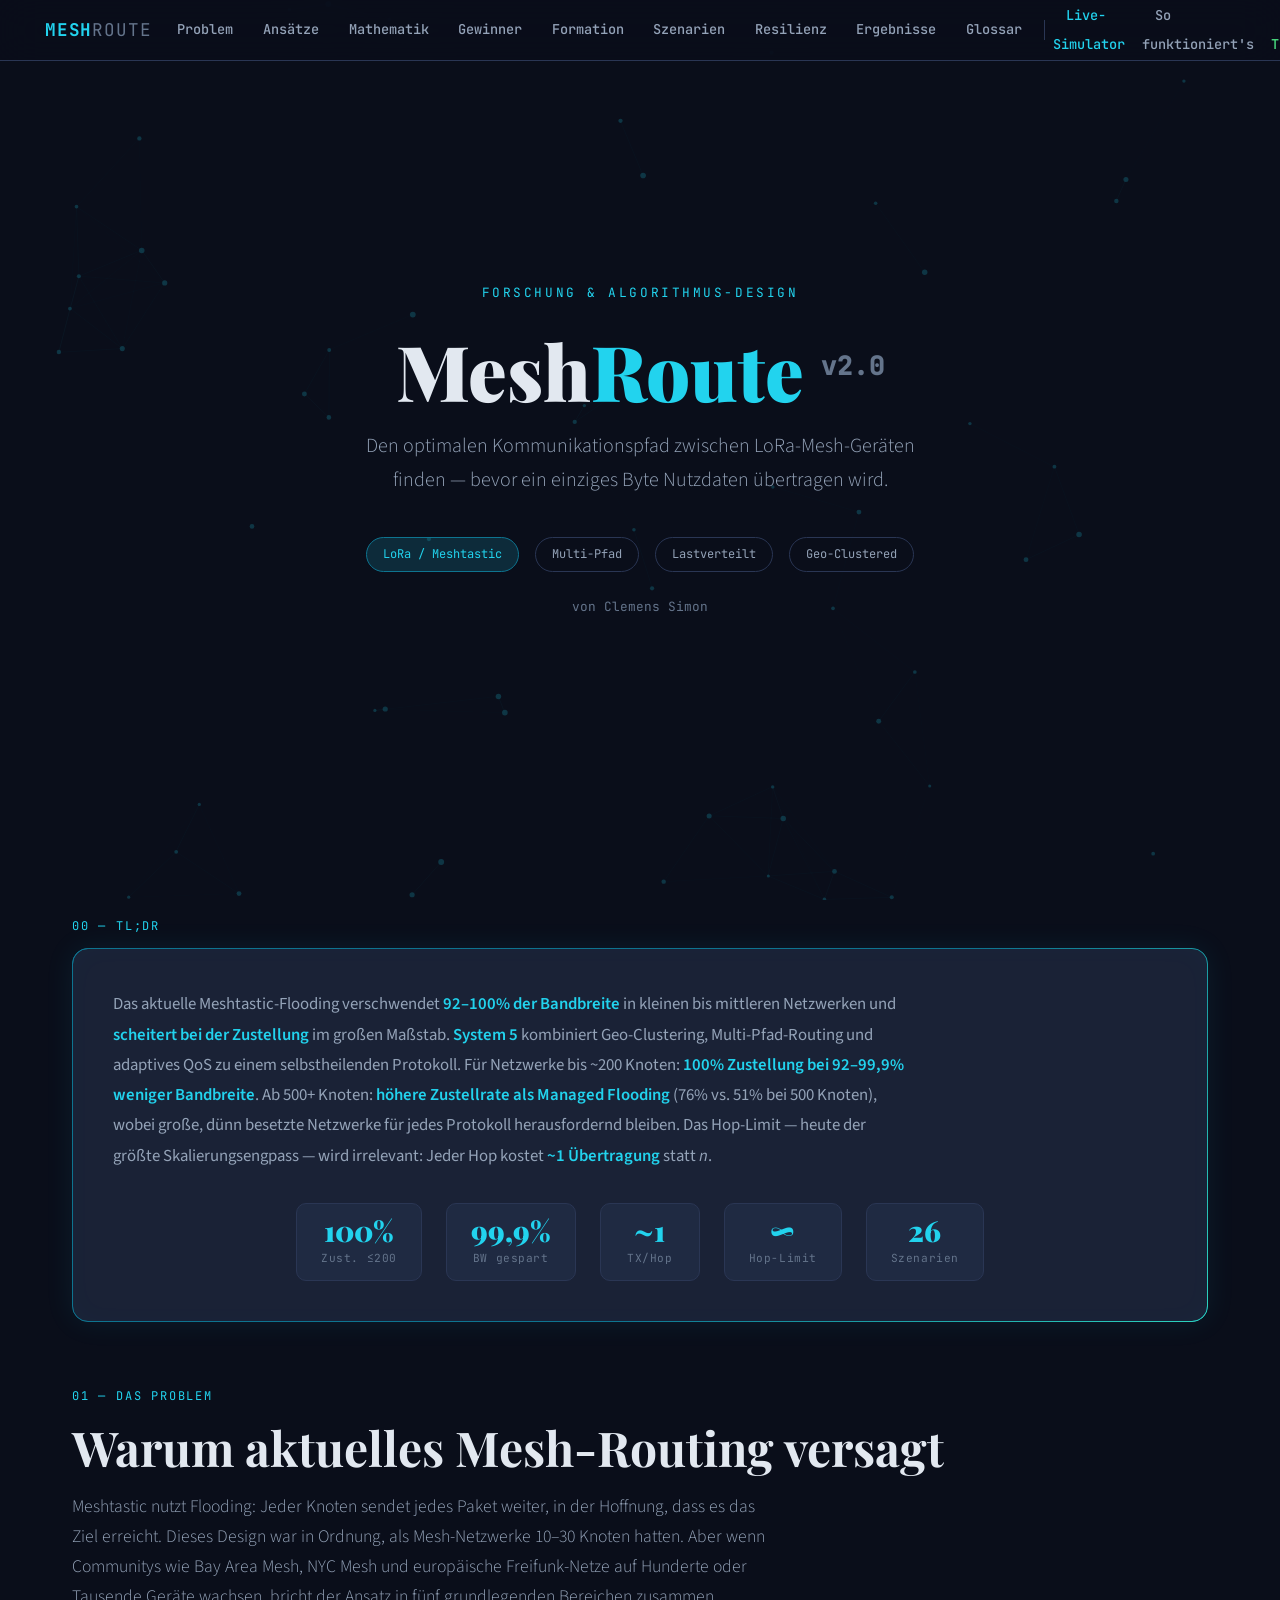
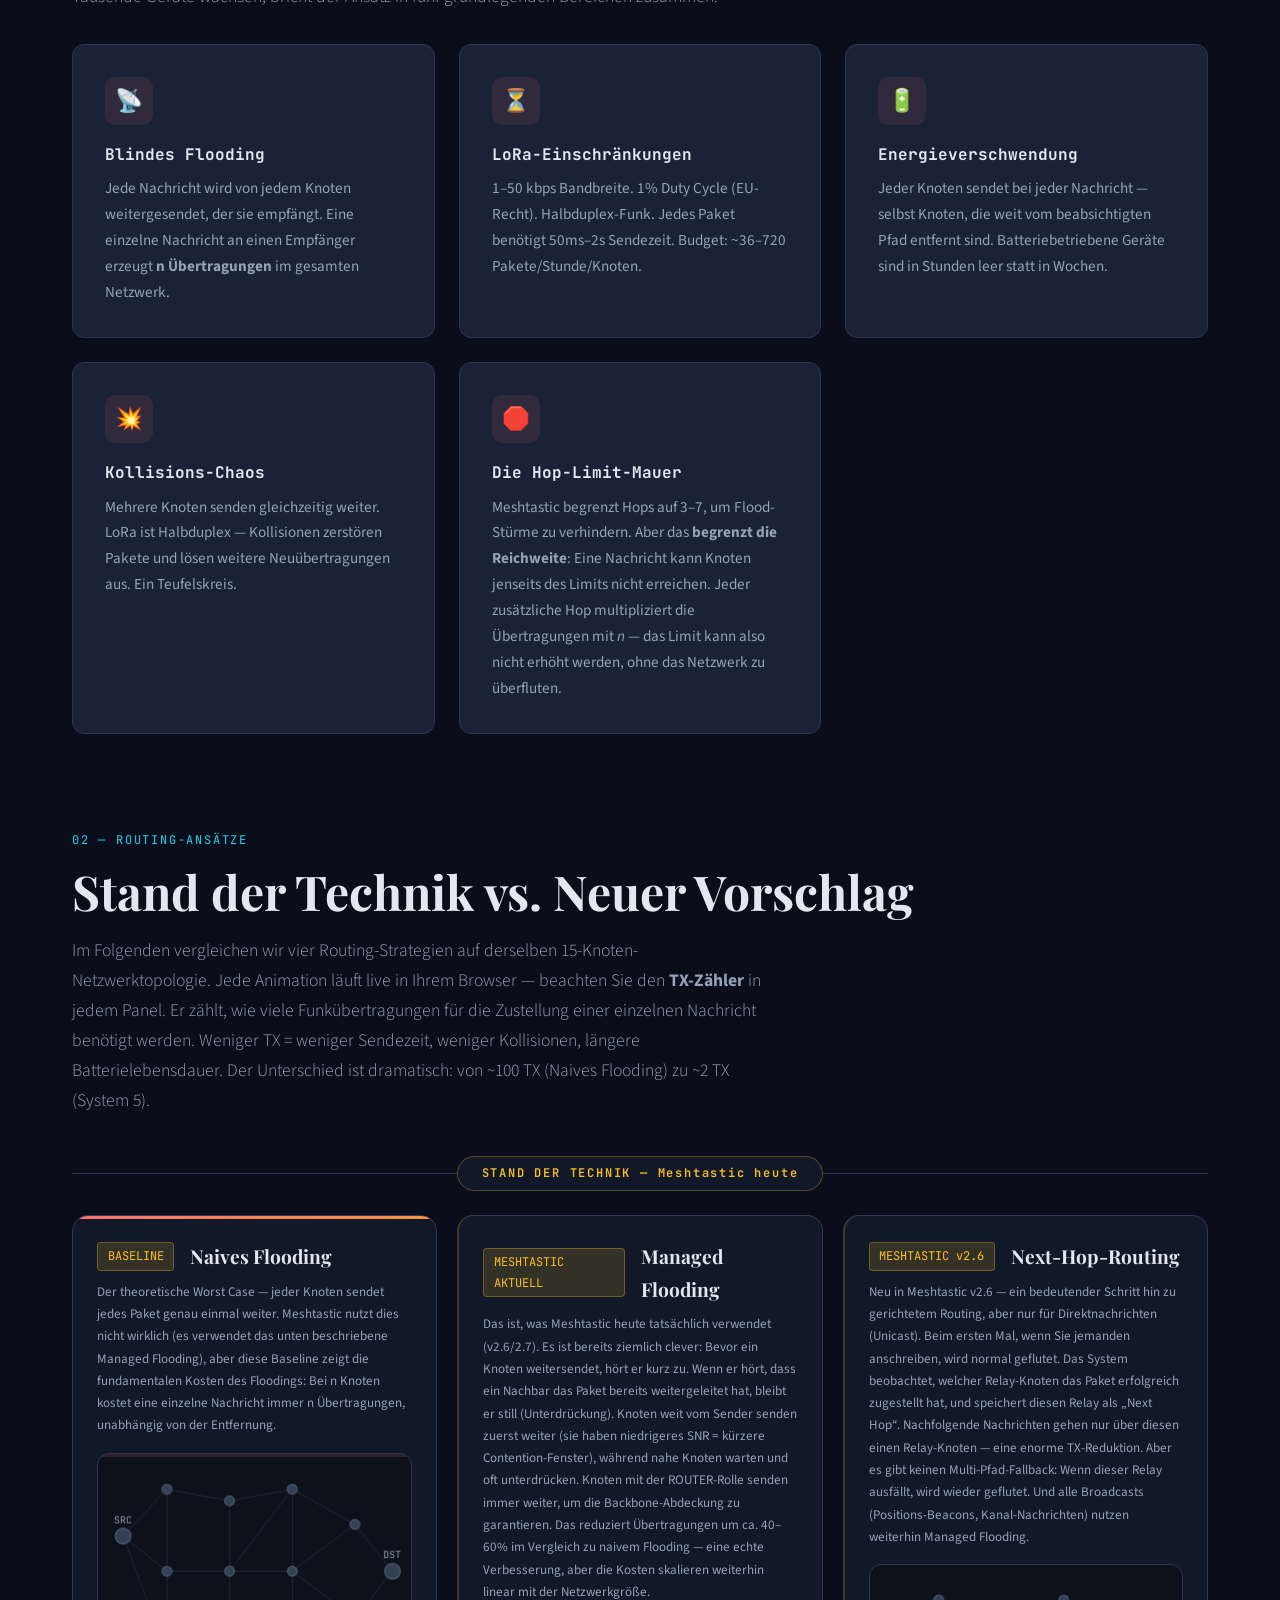
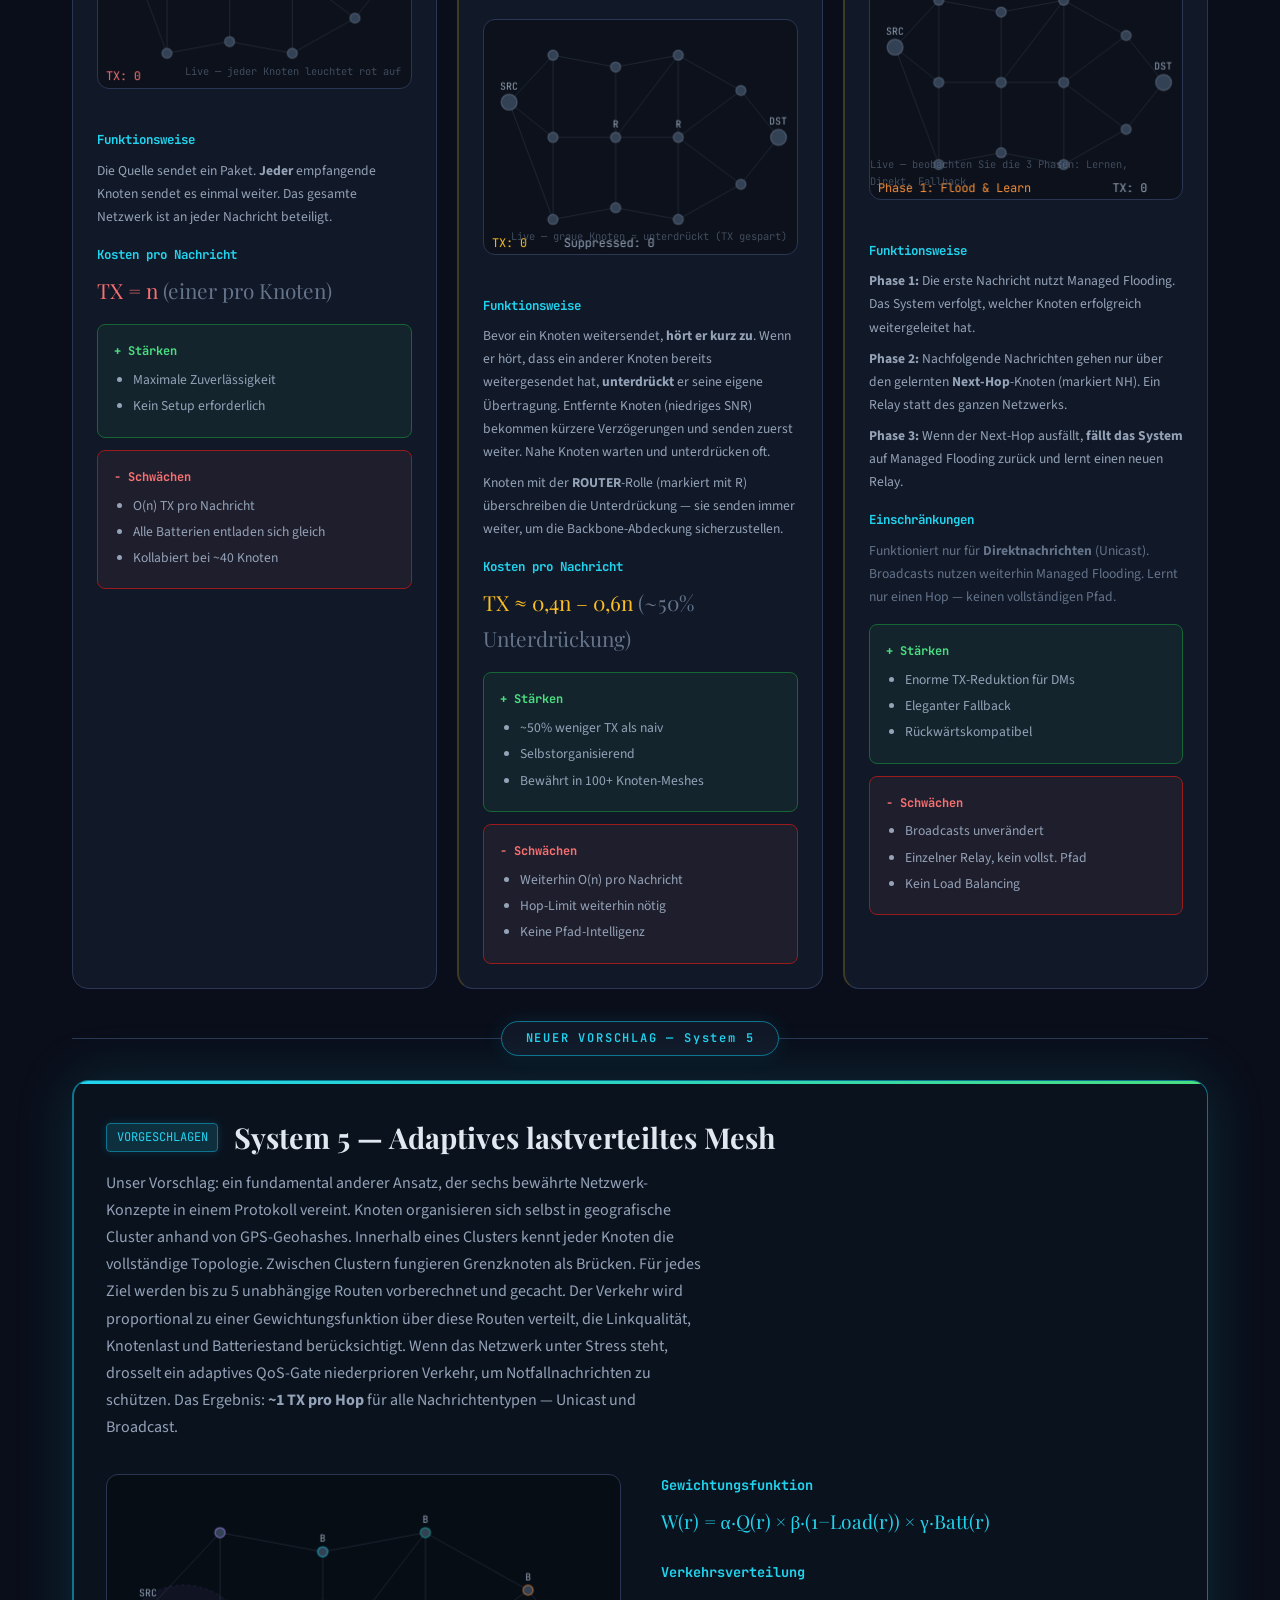
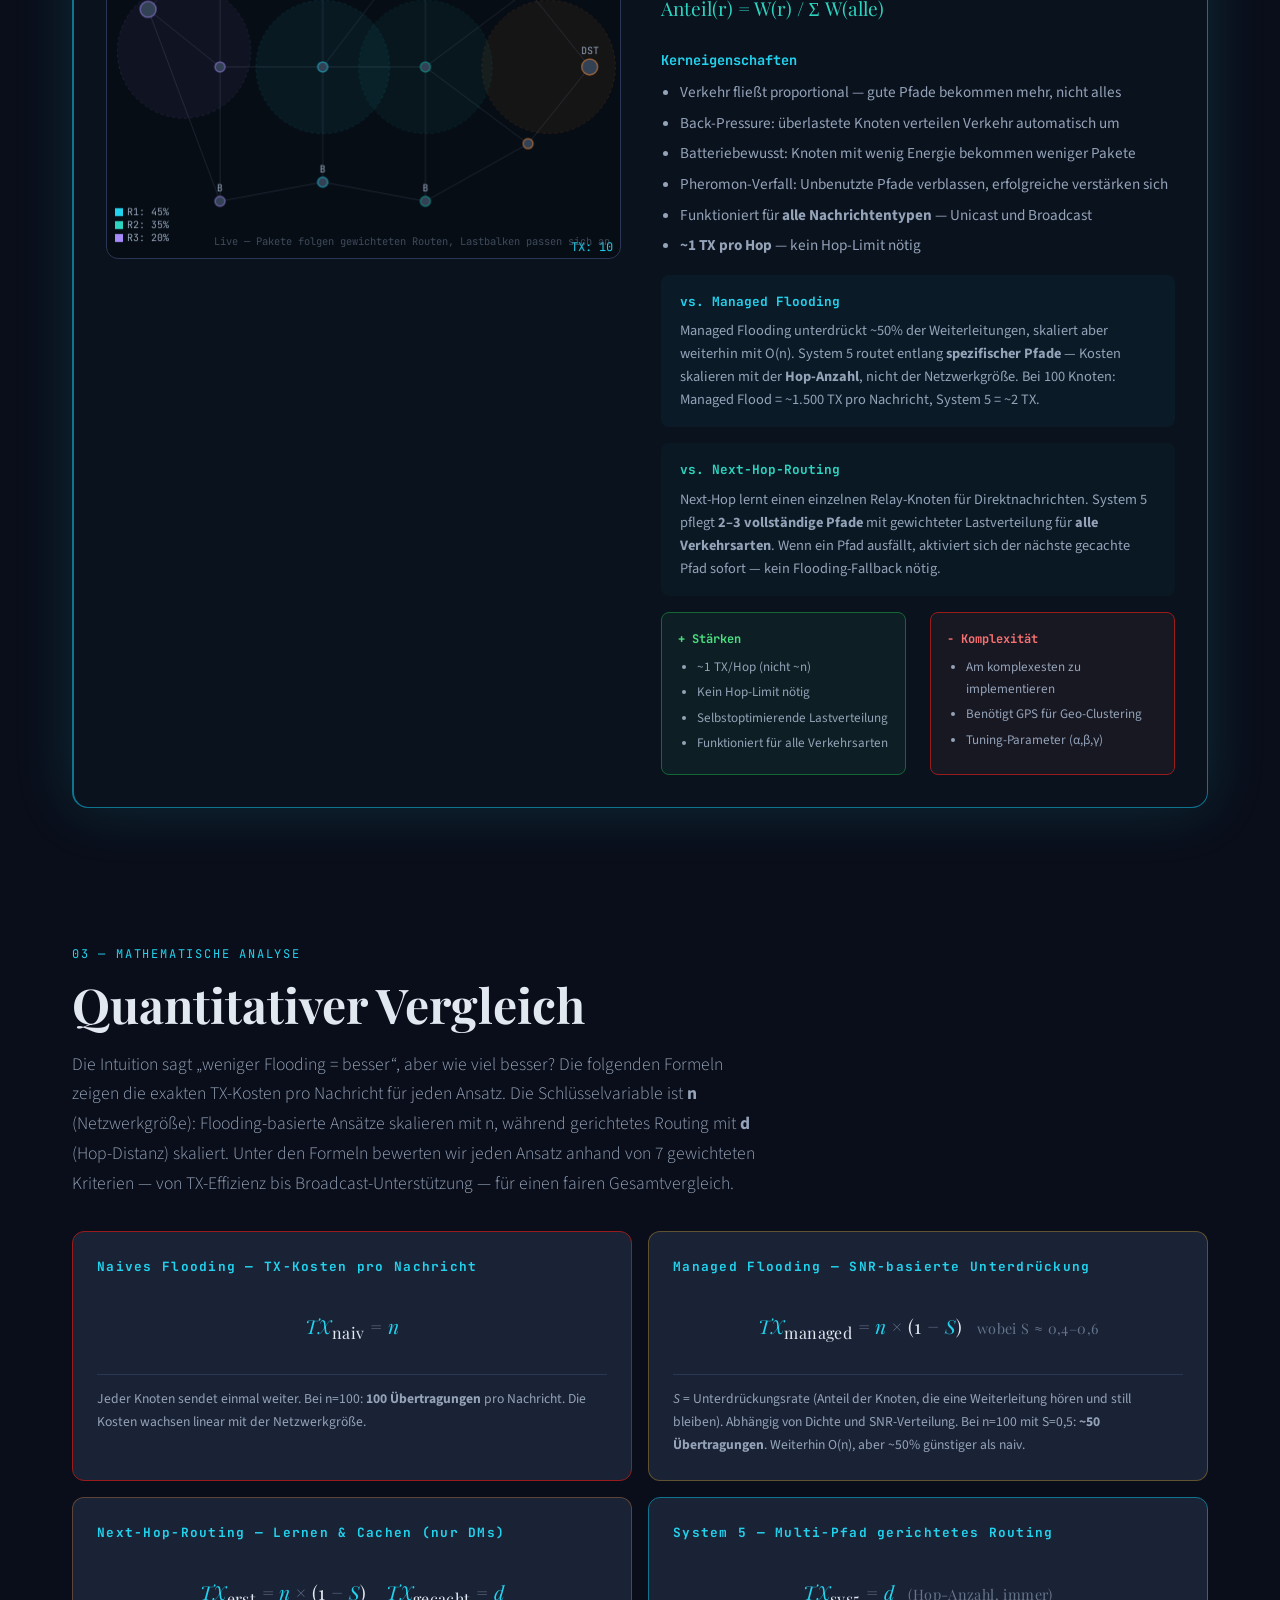
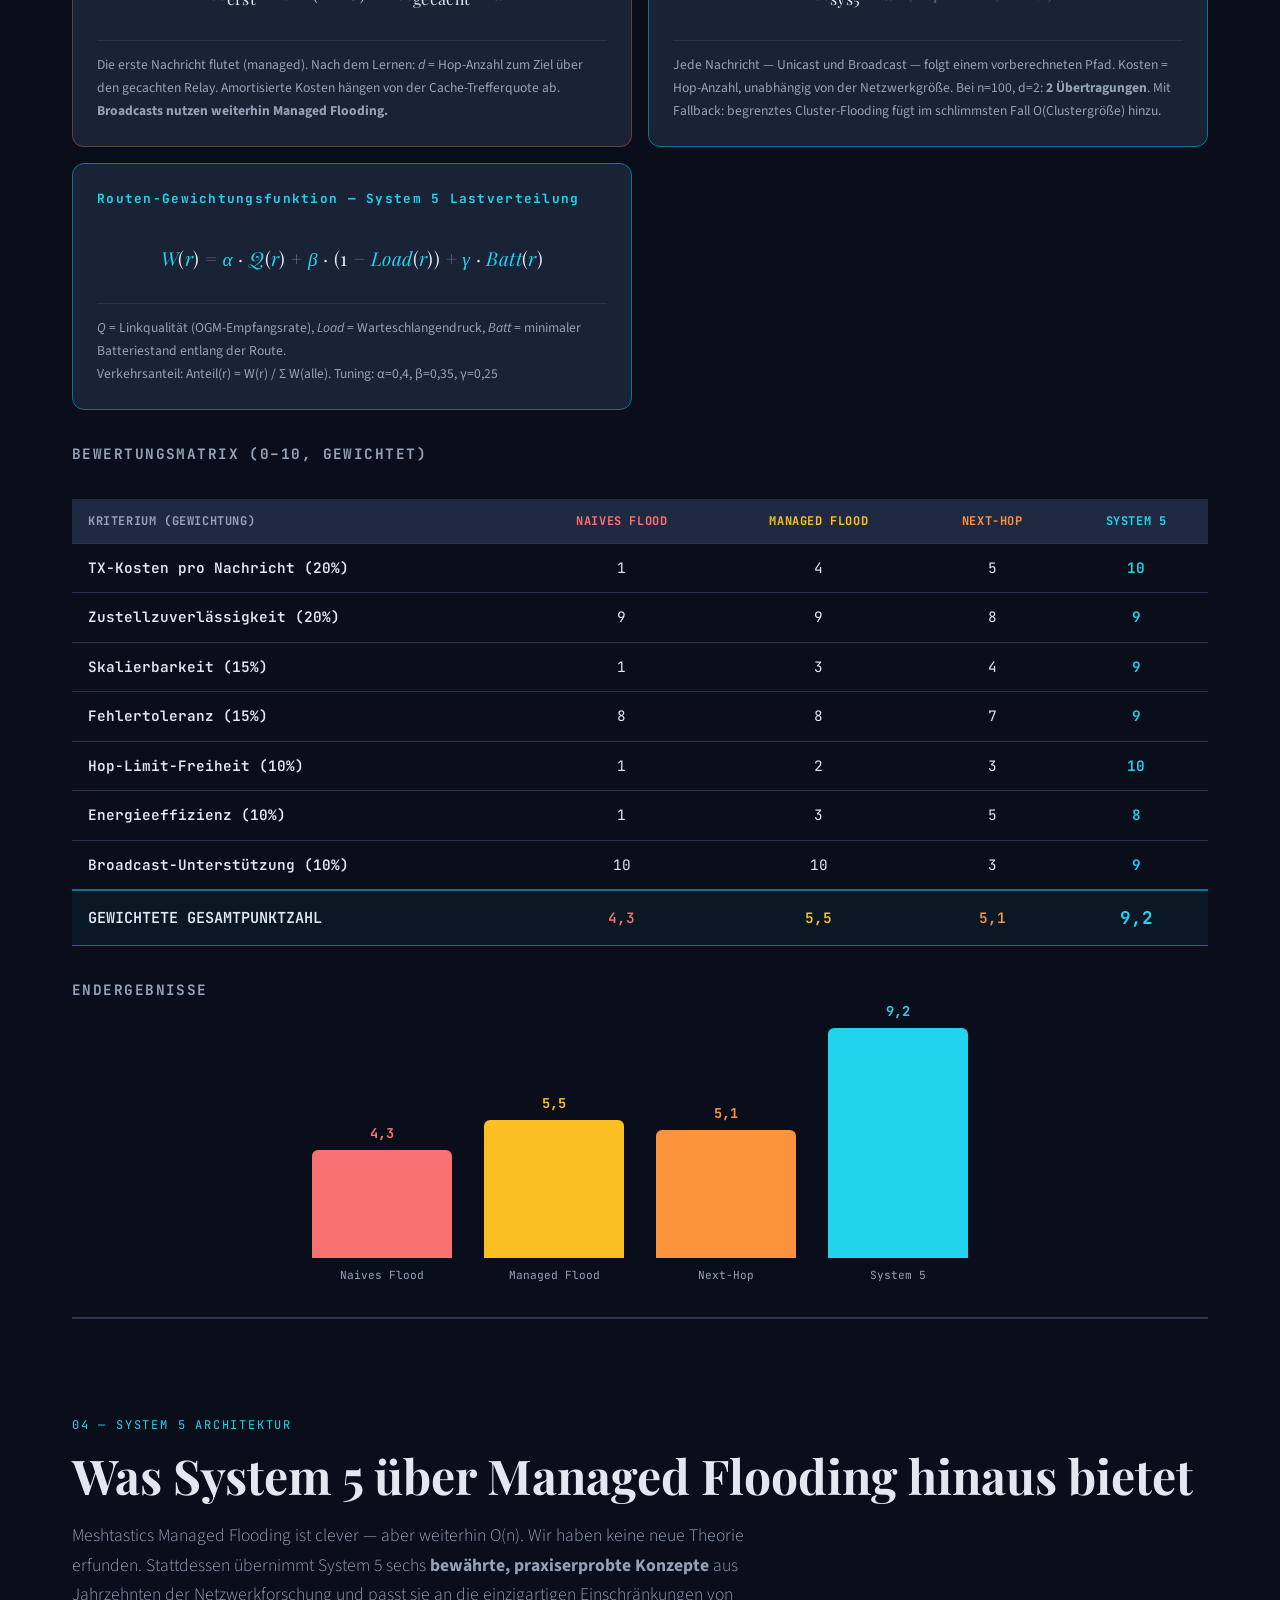
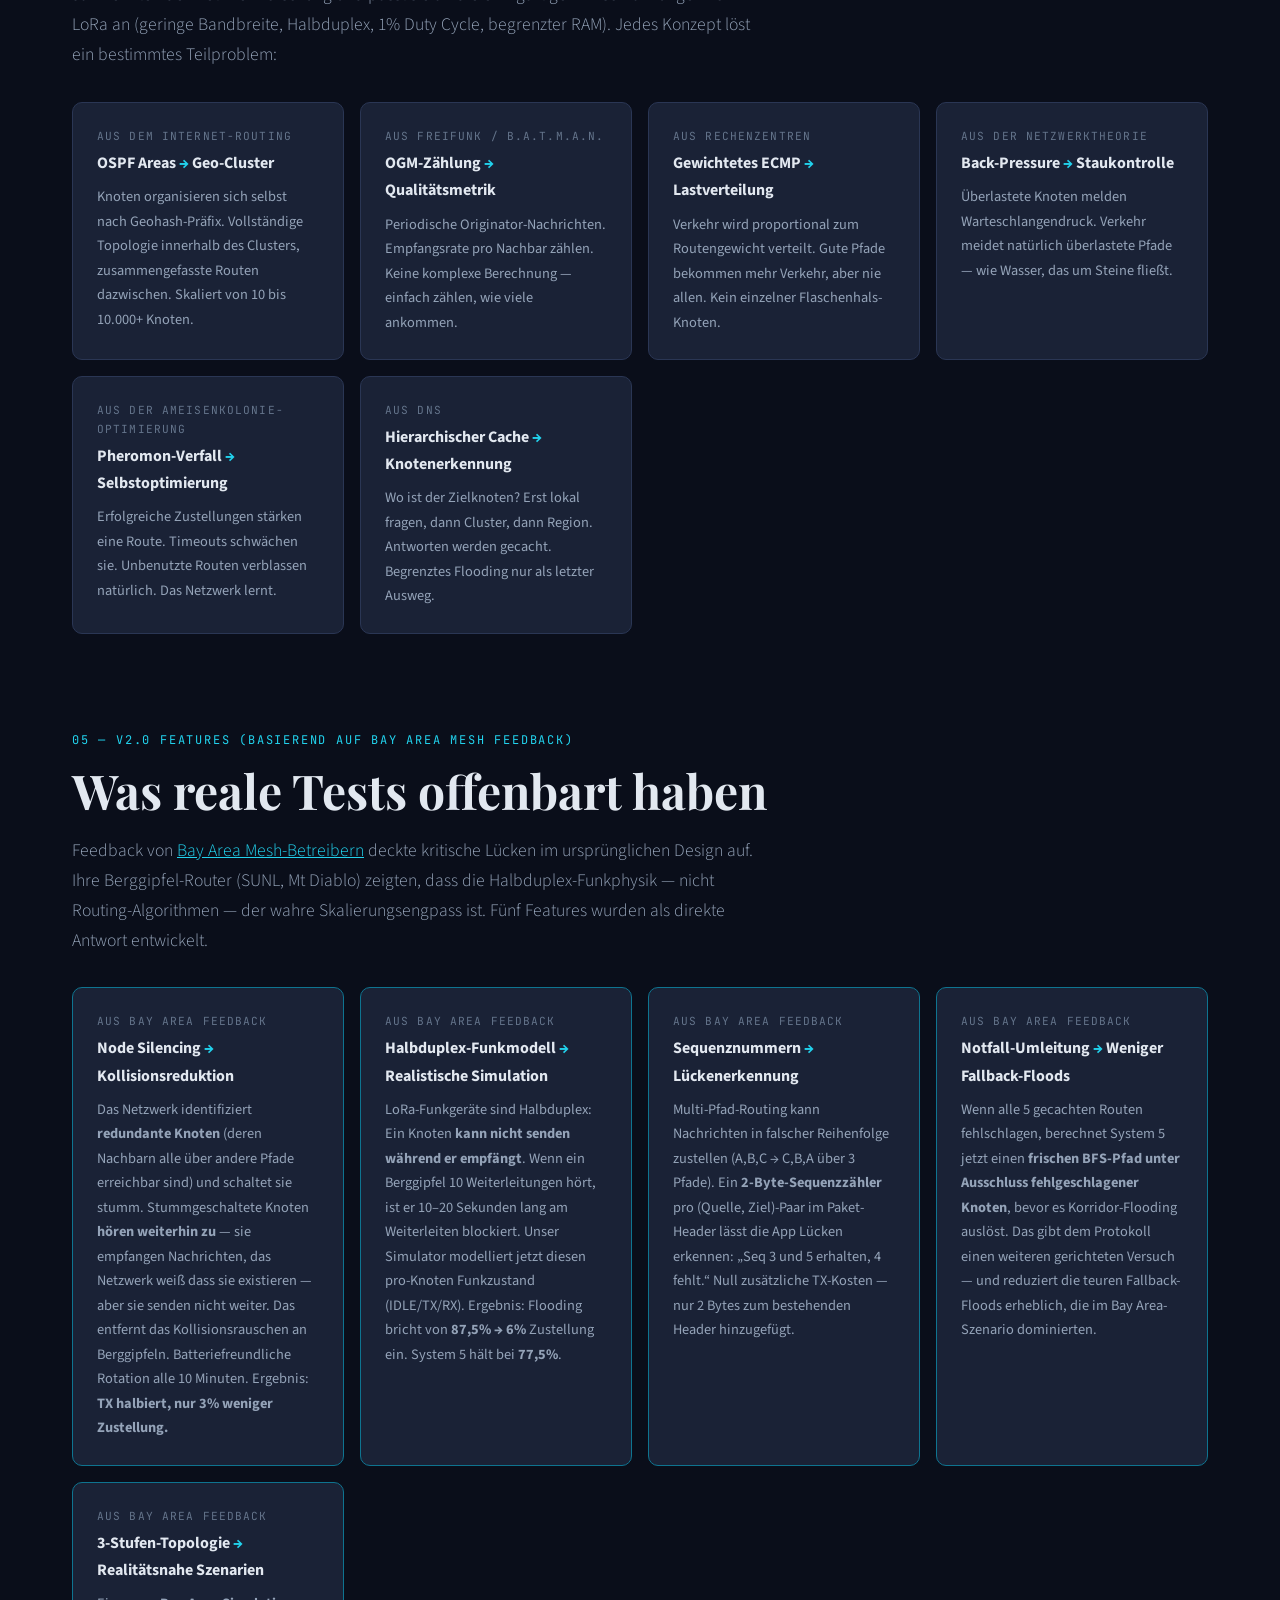
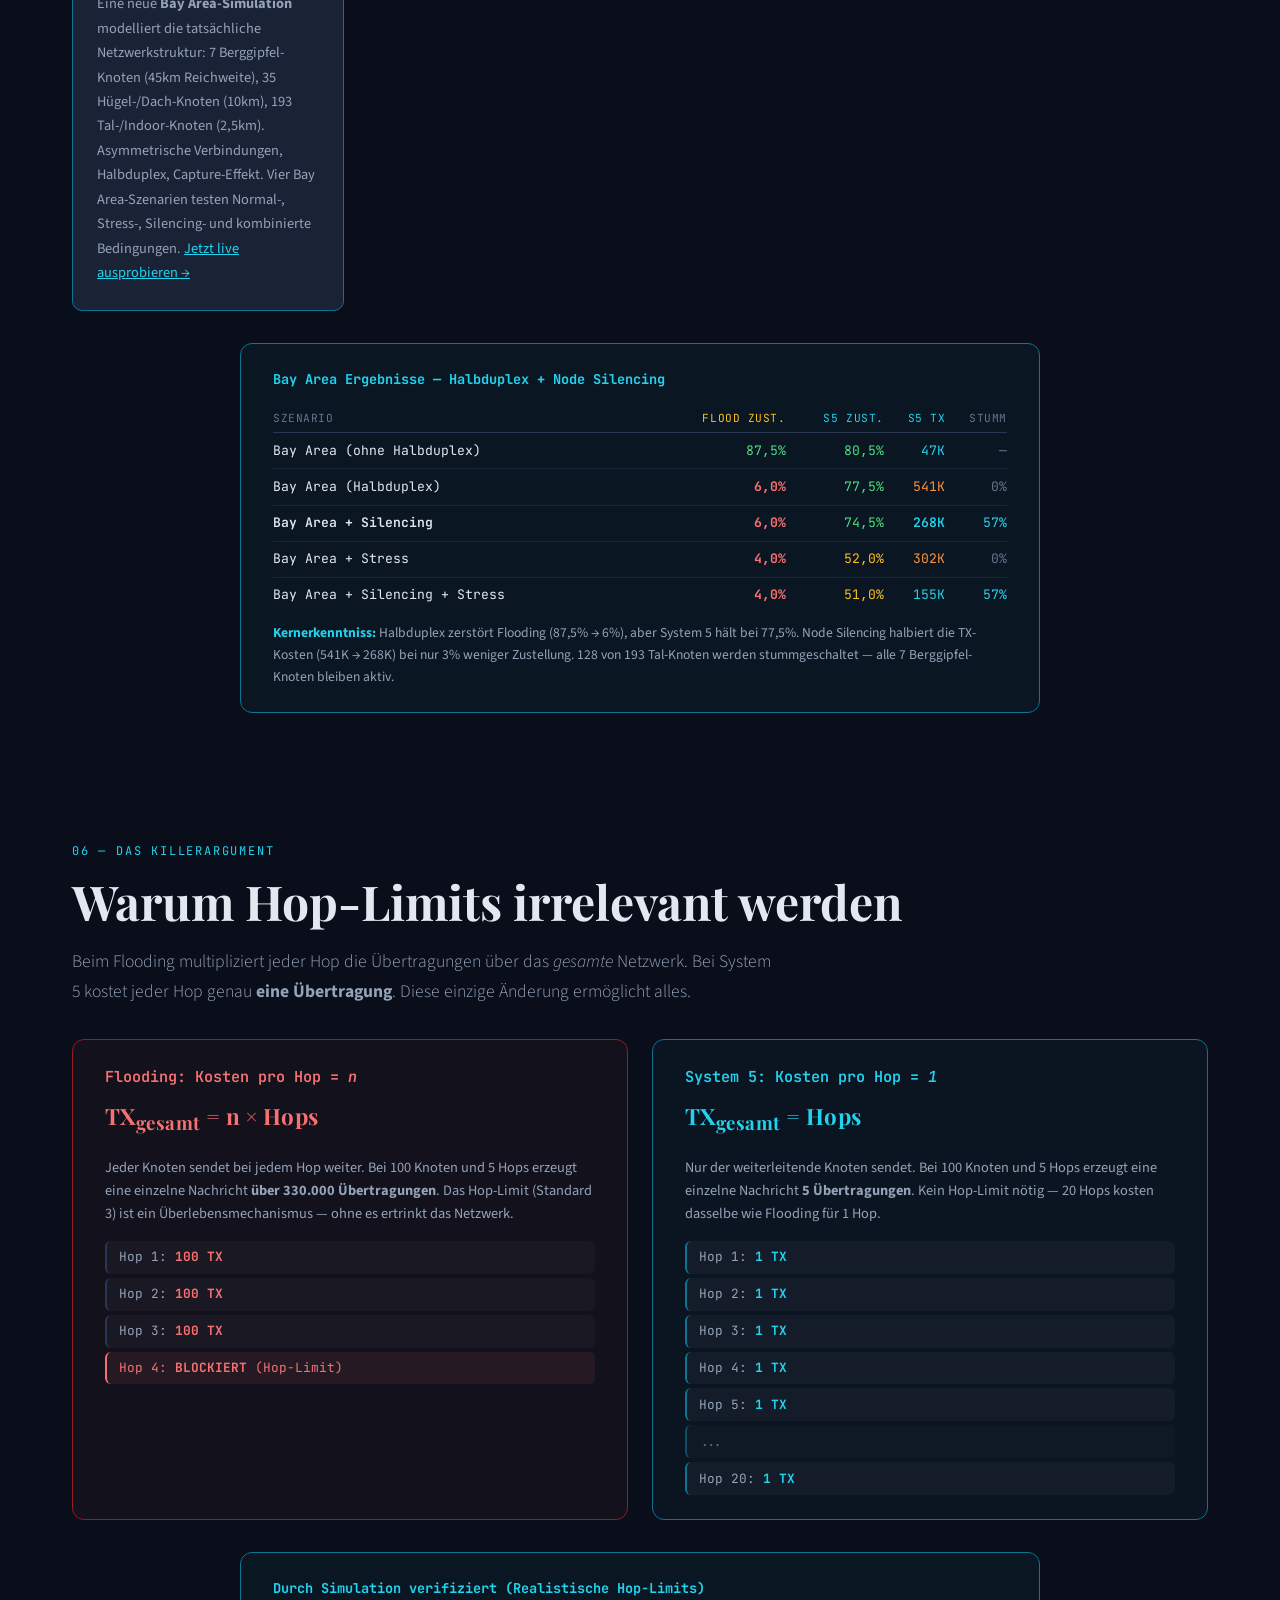
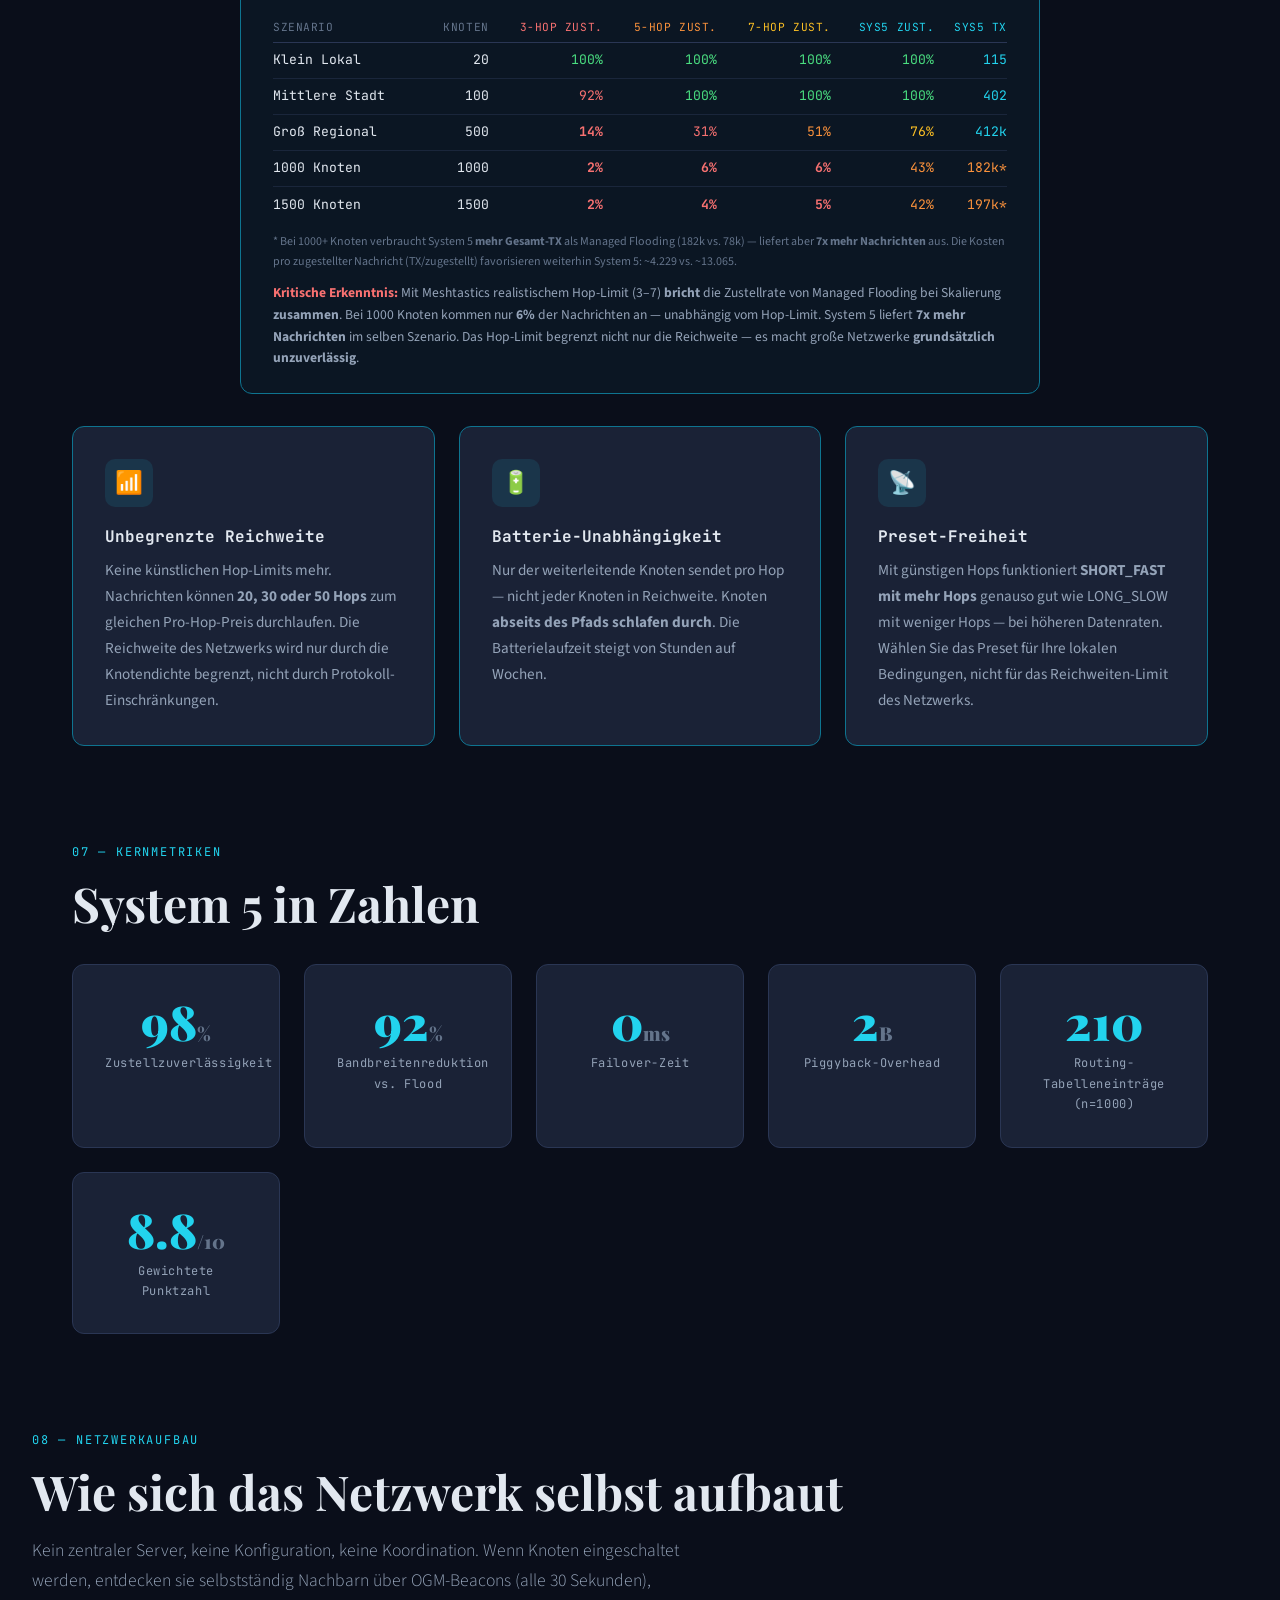
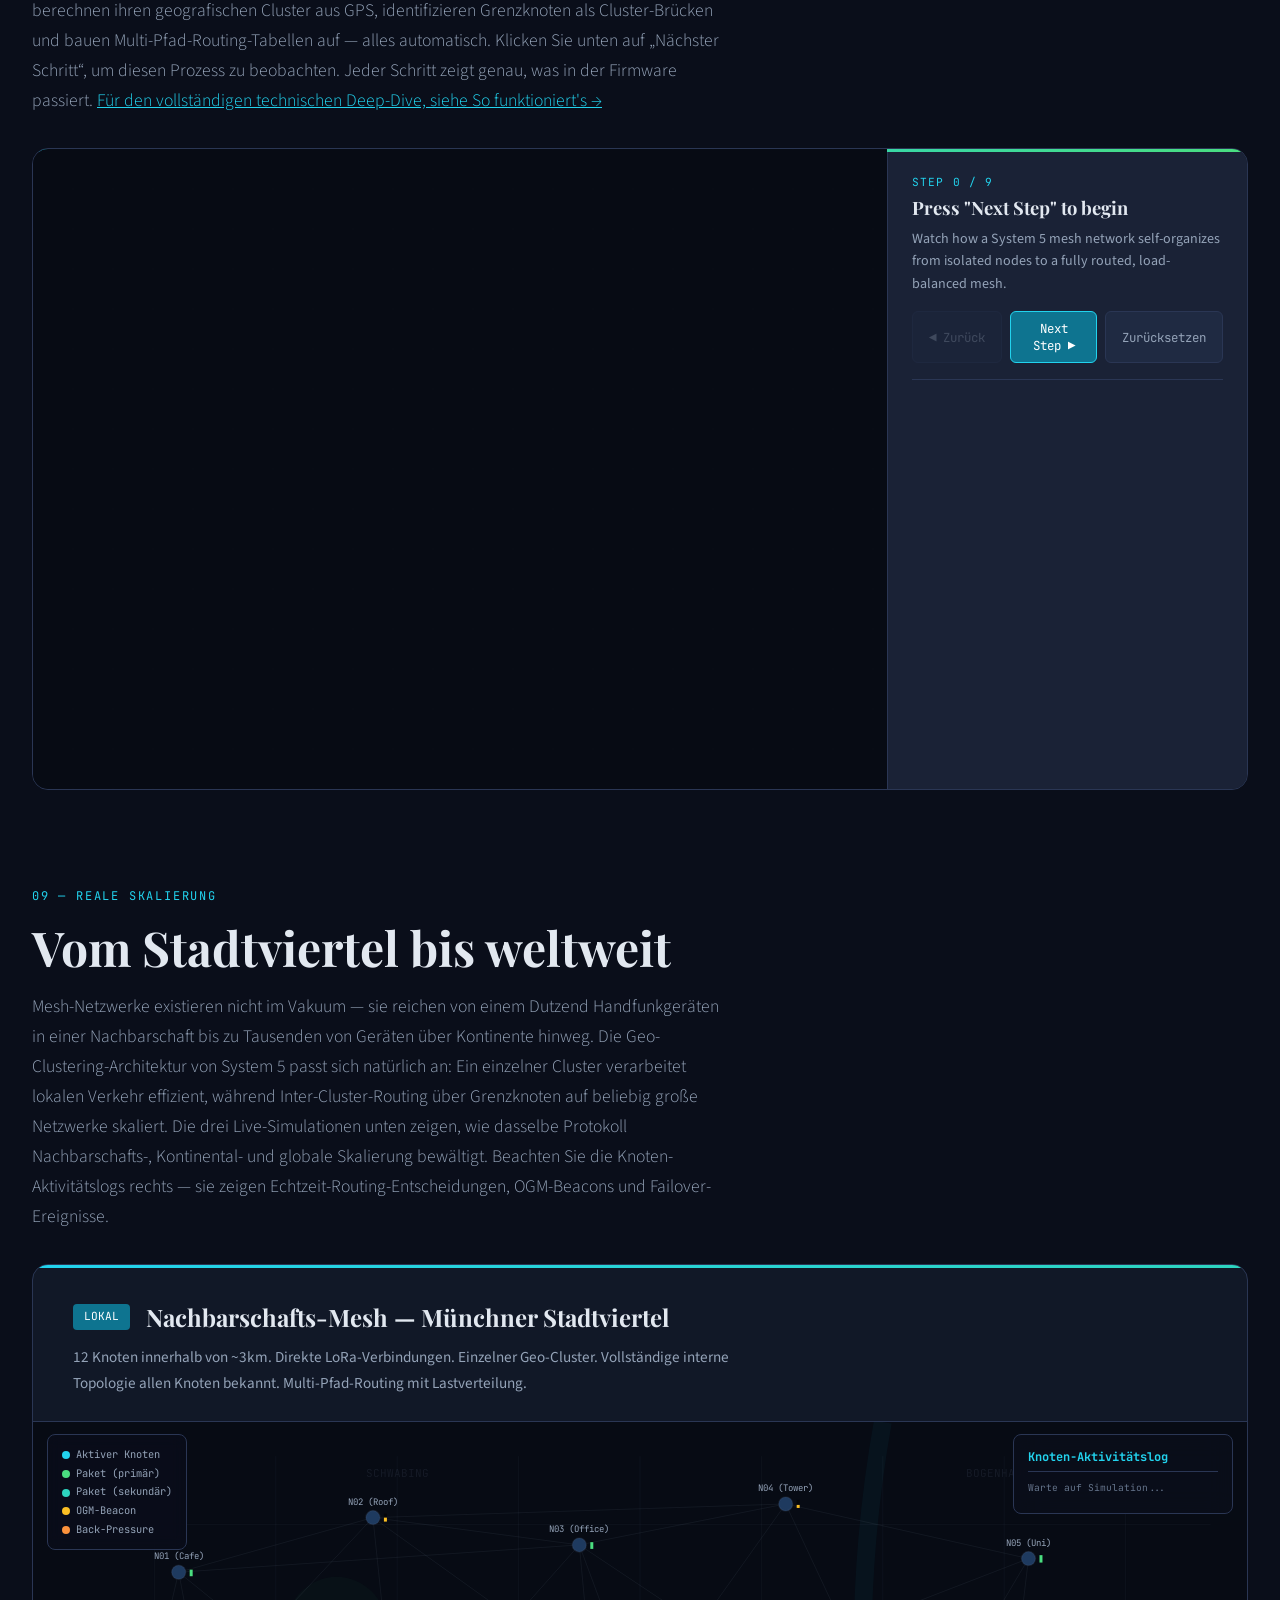
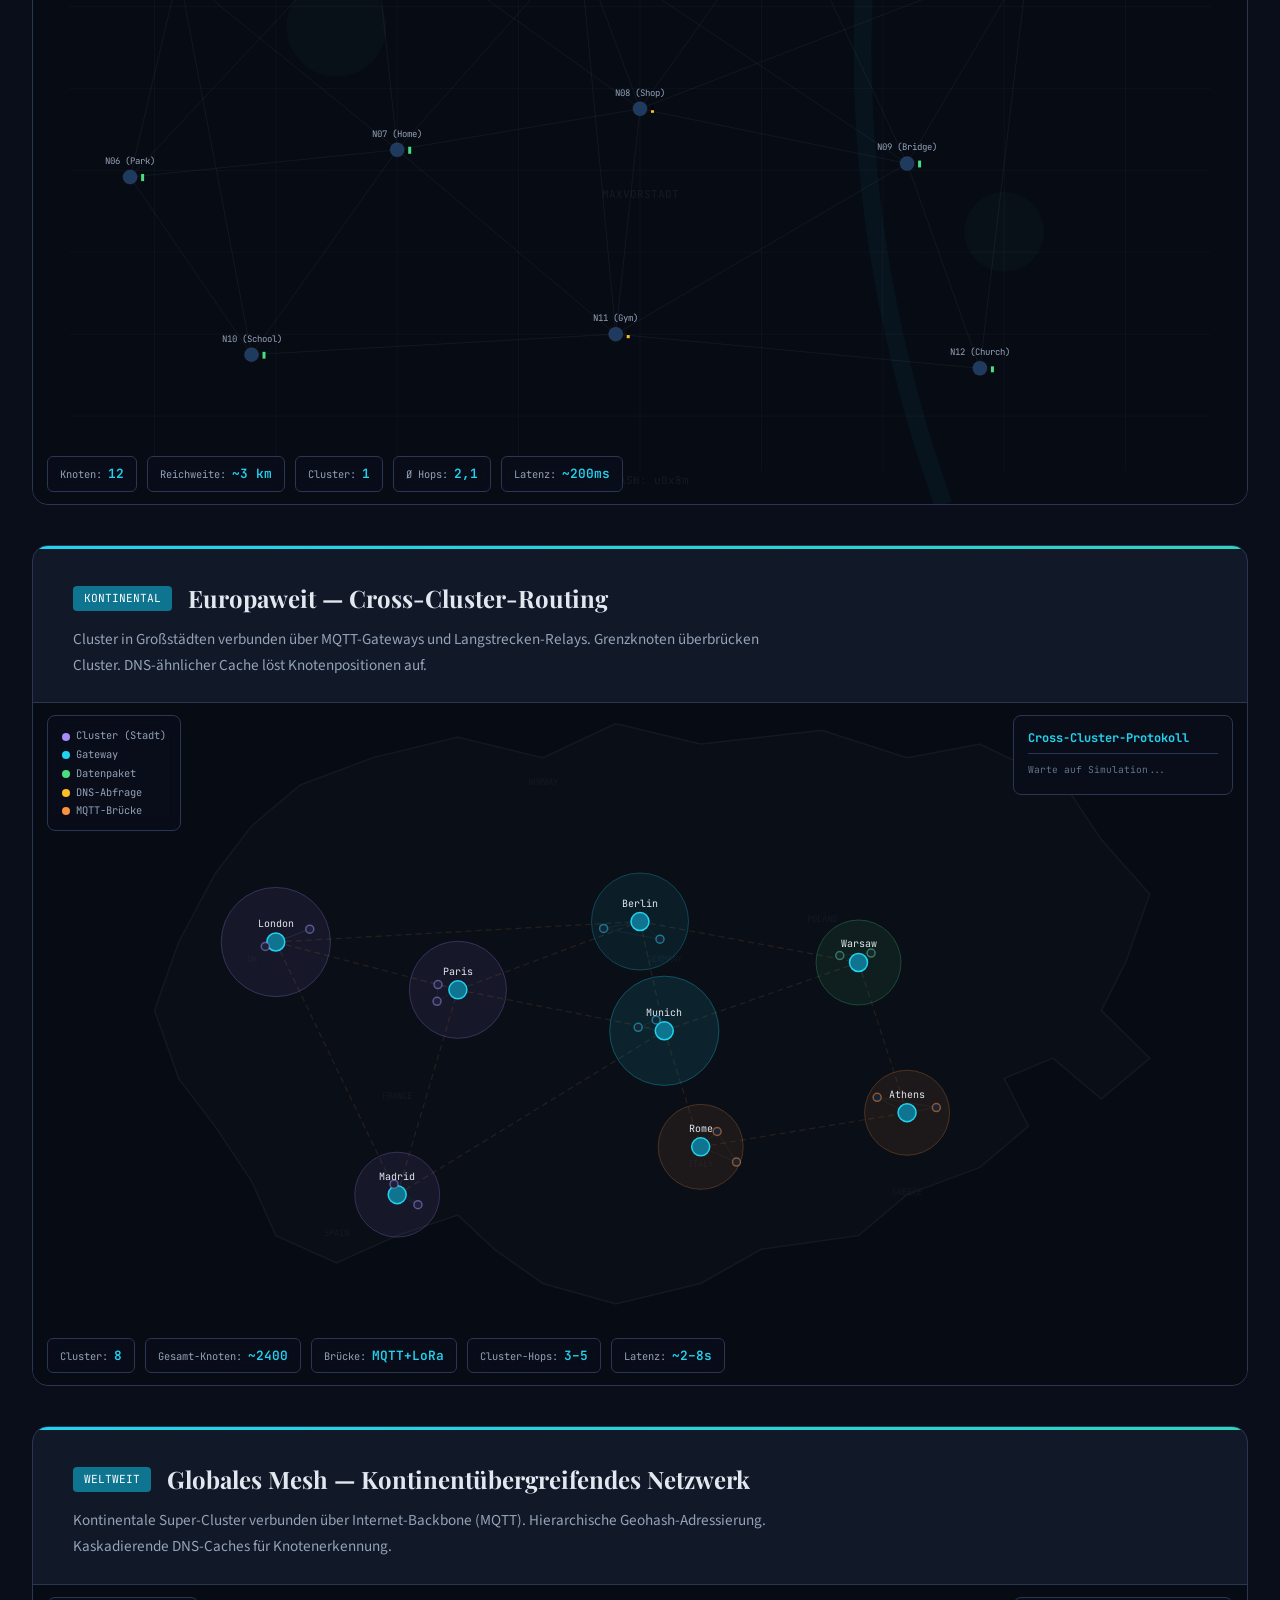
==== commit c94c90f1: "Replace text language switcher with flag emojis EN pages: German flag emoji (🇩🇪) links to de/ versio" ====
--- a/de/index.html
+++ b/de/index.html
@@ -29,7 +29,7 @@
       <li><a href="../docs/esp-test-results.html" style="color:var(--green)">ESP32 Test</a></li>
       <li><a href="../de/summary.html">Zusammenfassung</a></li>
       <li class="nav-sep"></li>
-      <li><a href="../index.html" style="color:var(--text-muted);font-weight:600">EN</a></li>
+      <li><a href="../index.html" title="English" style="font-size:1.2rem;line-height:1;padding:0.2rem 0.5rem">&#x1F1EC;&#x1F1E7;</a></li>
     </ul>
   </div>
 </nav>
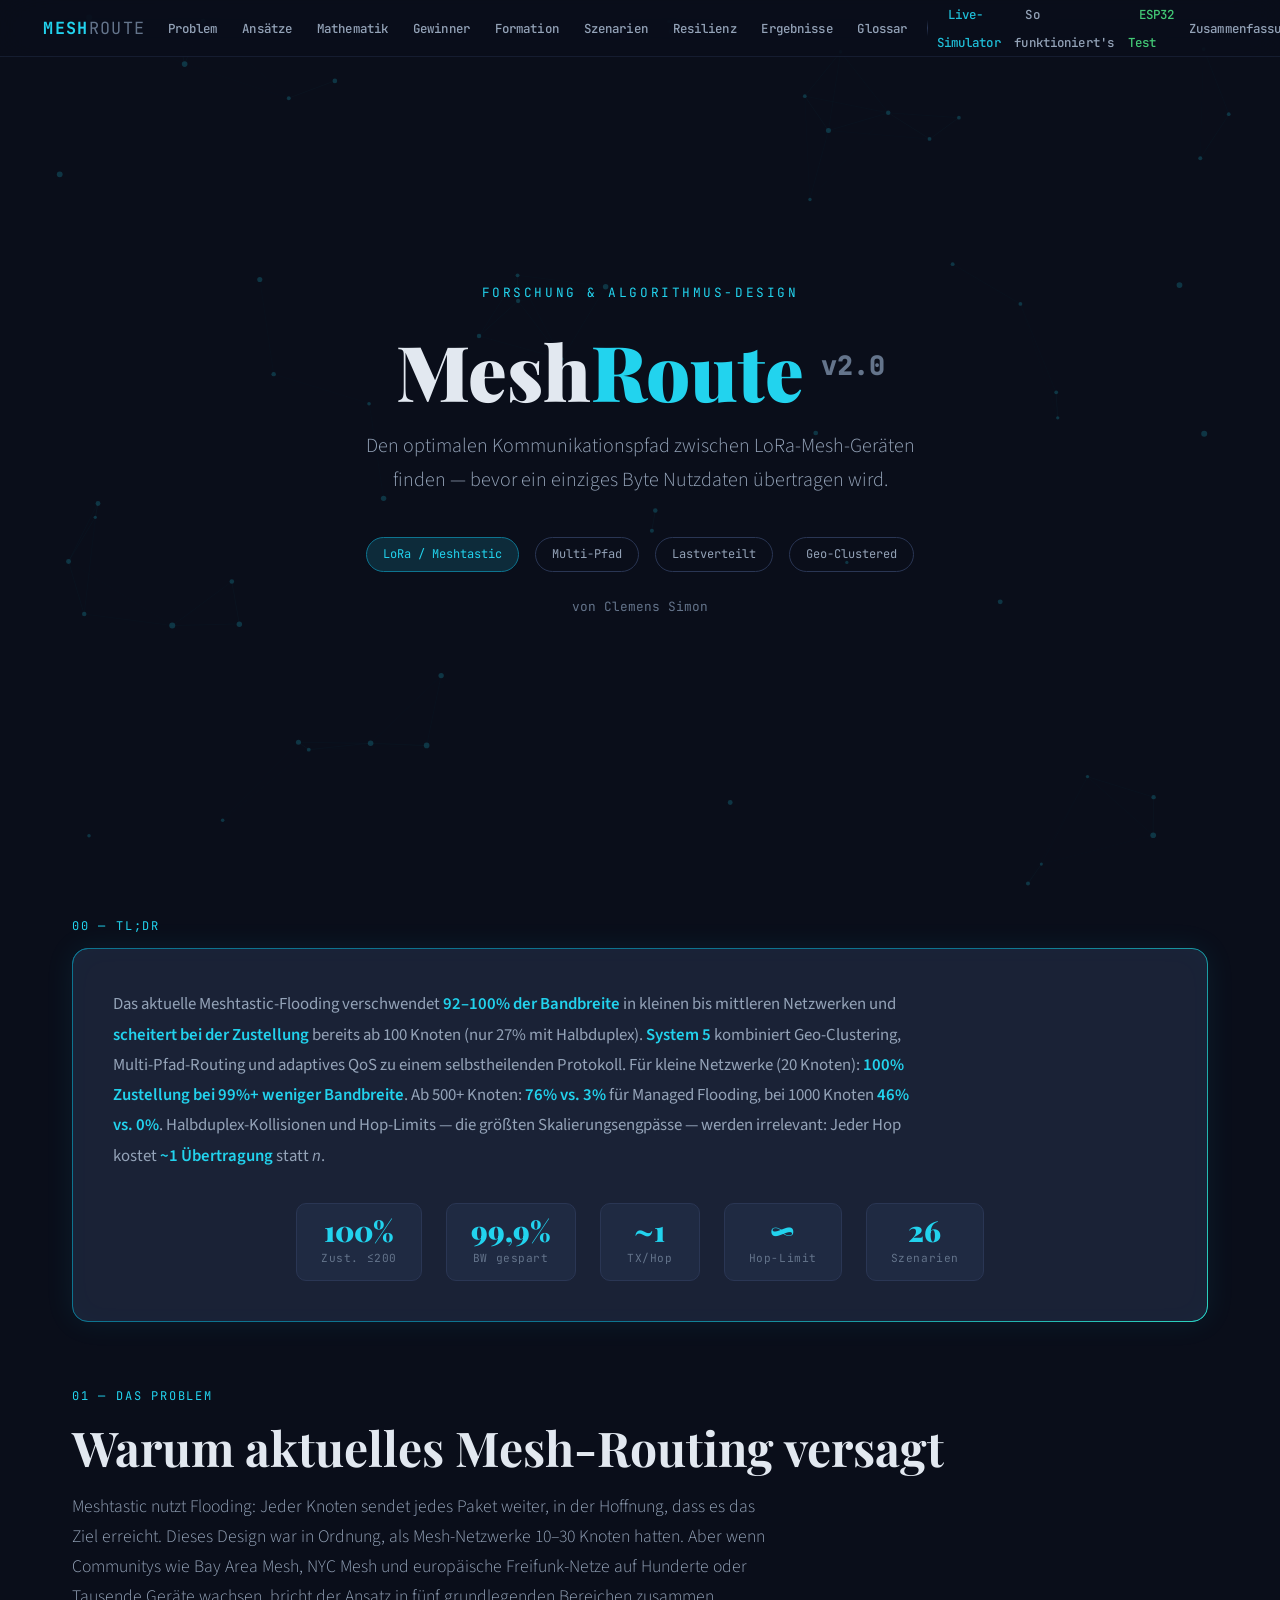
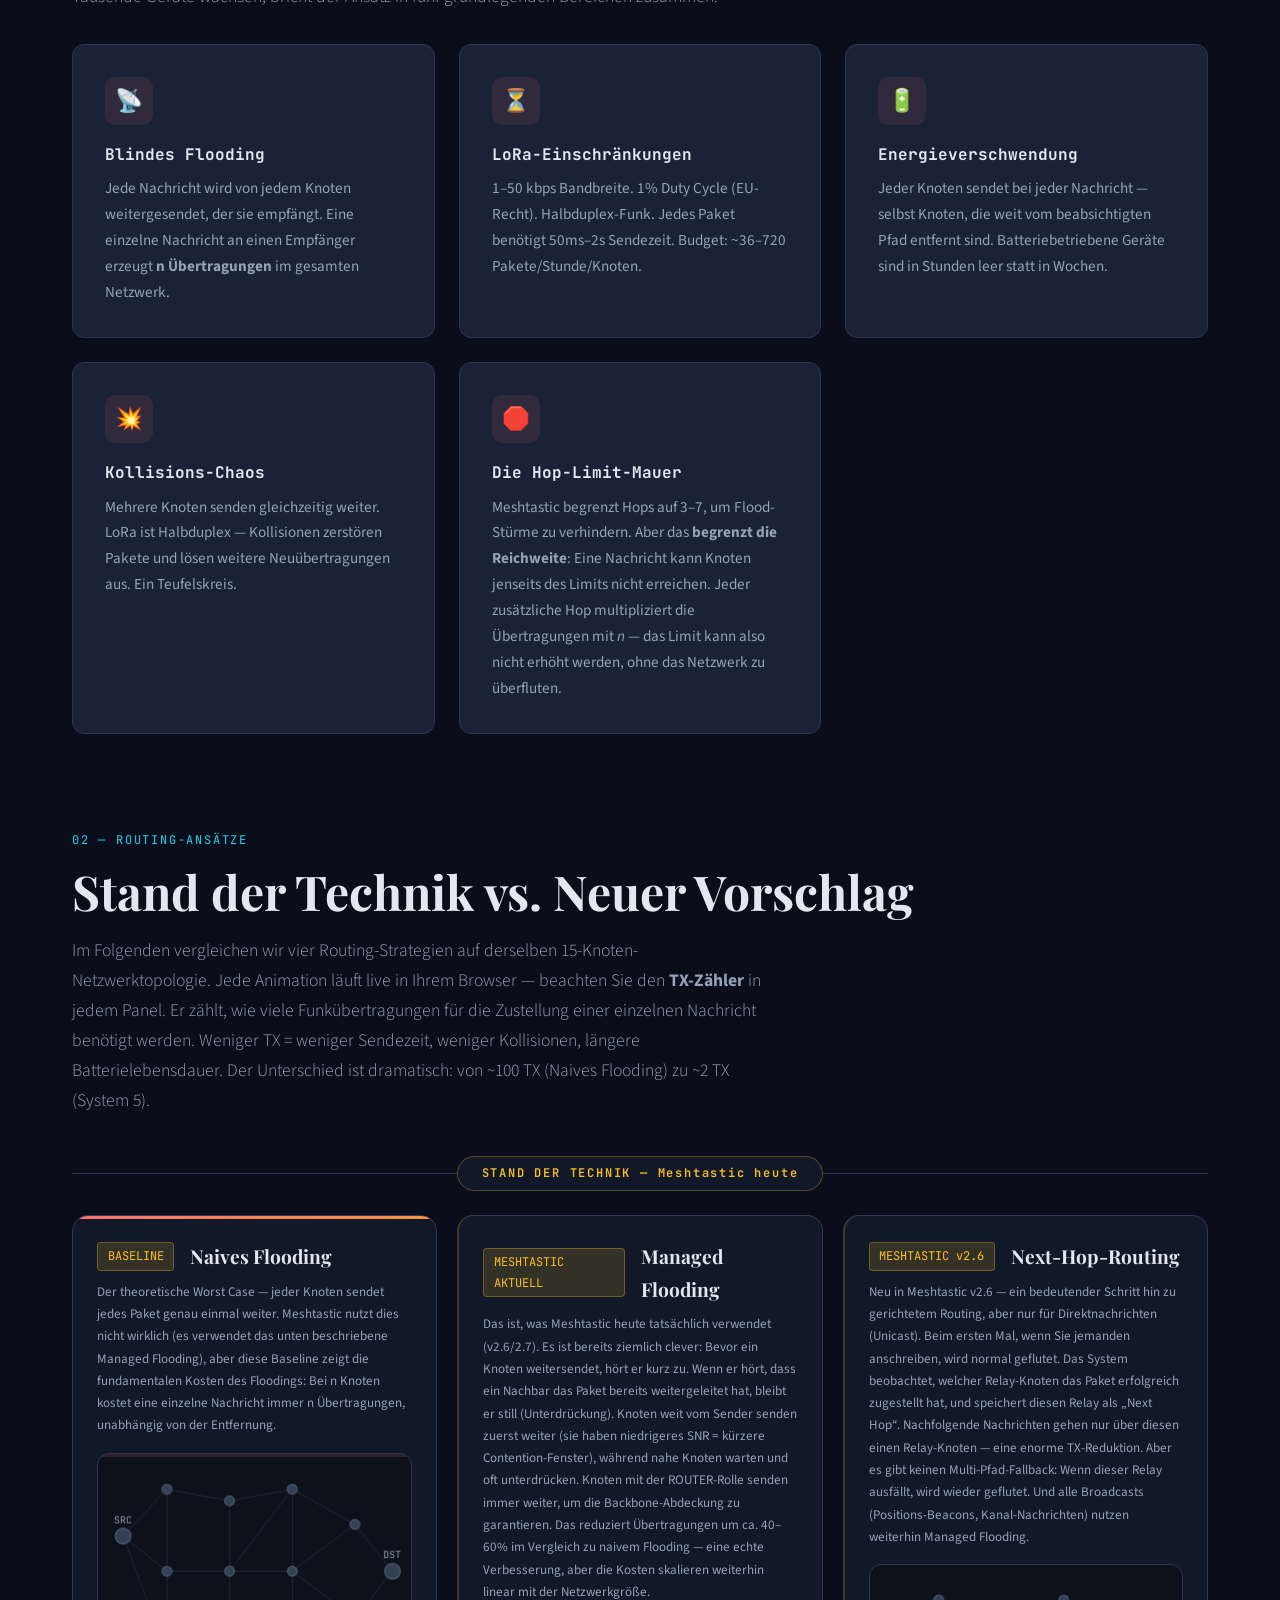
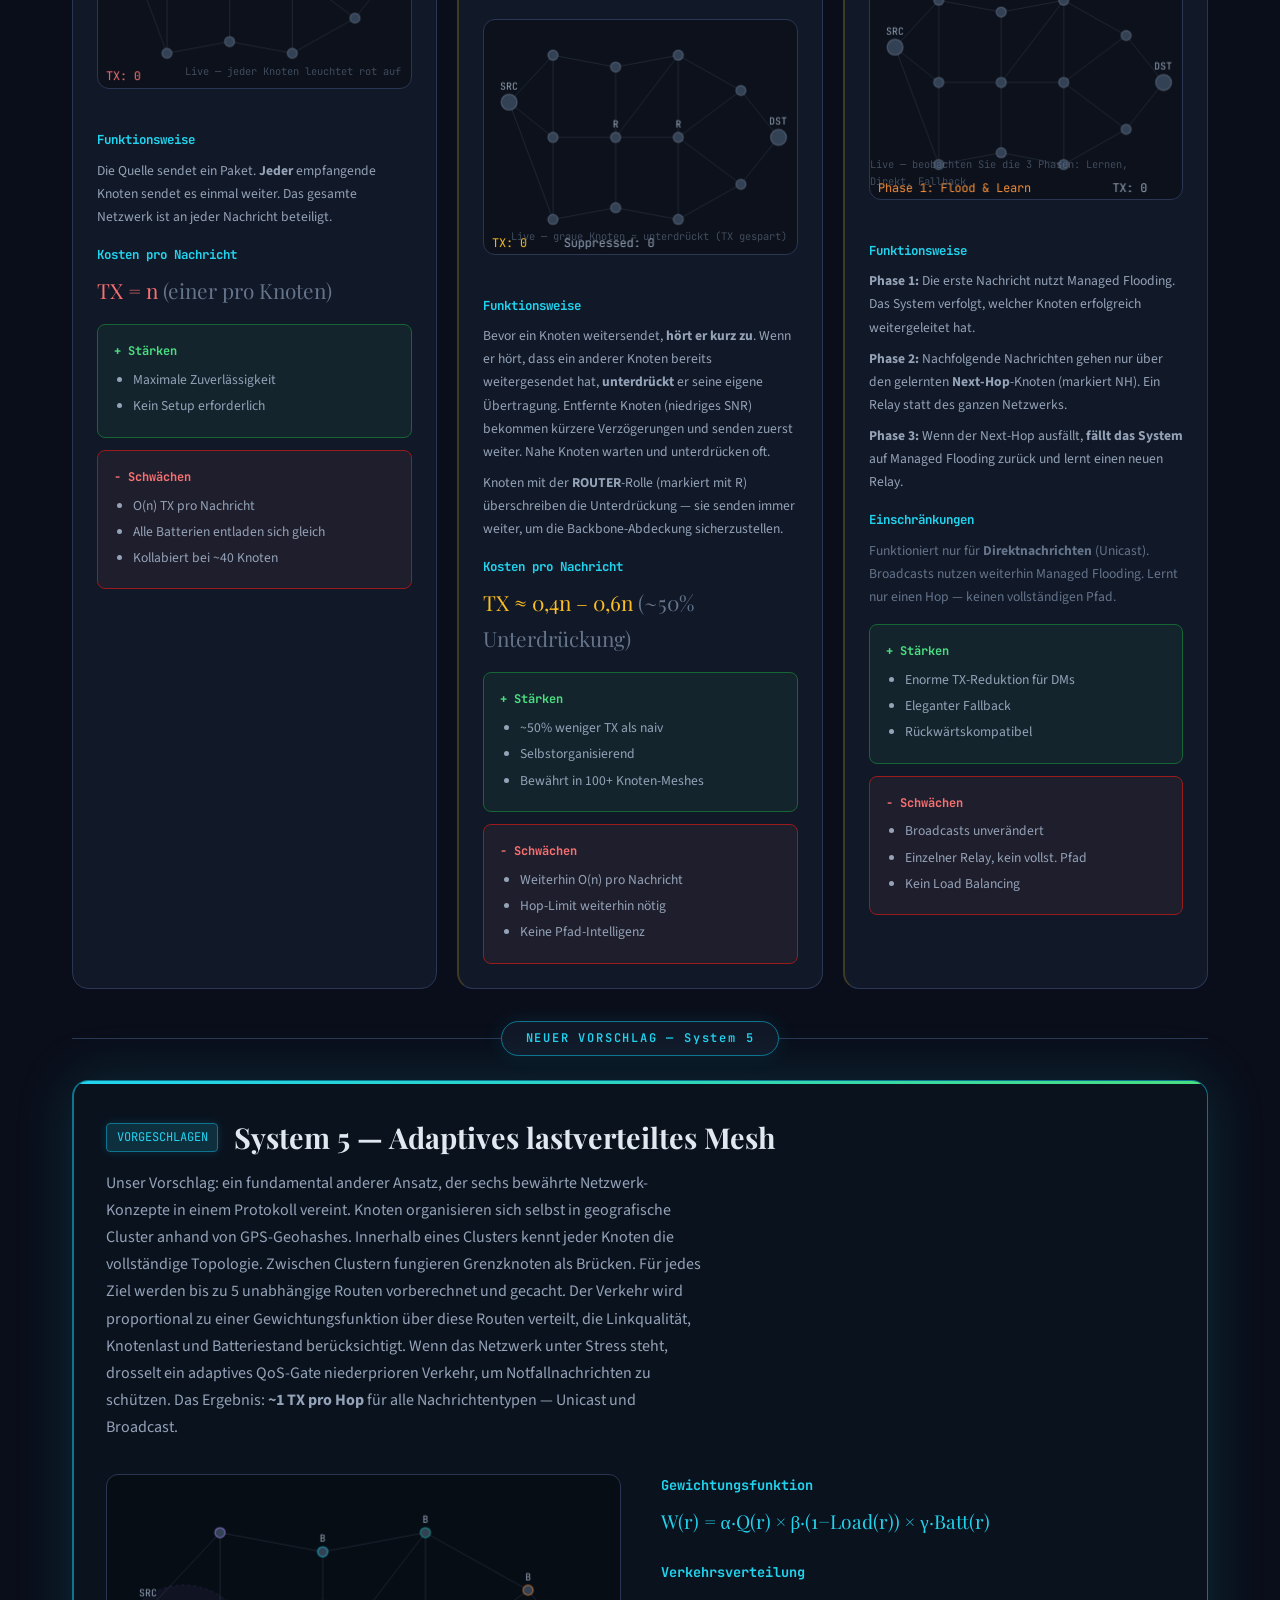
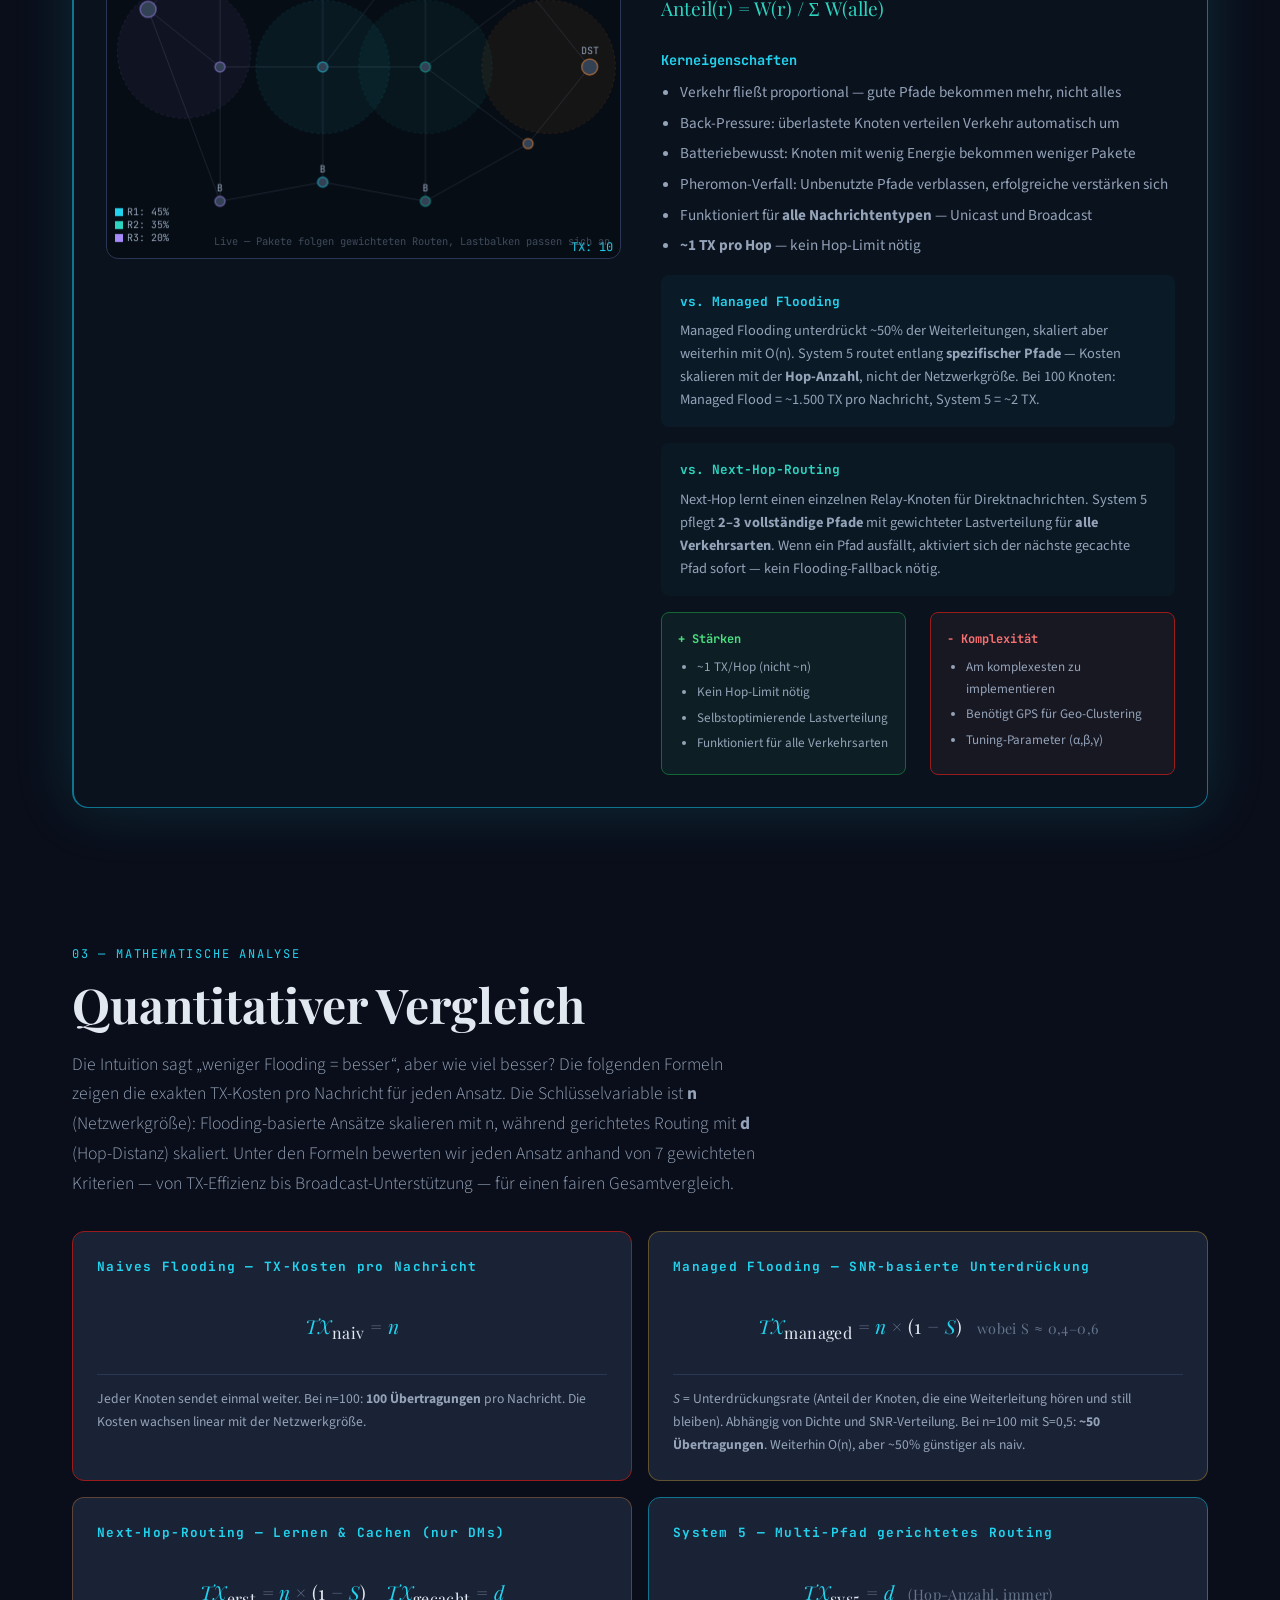
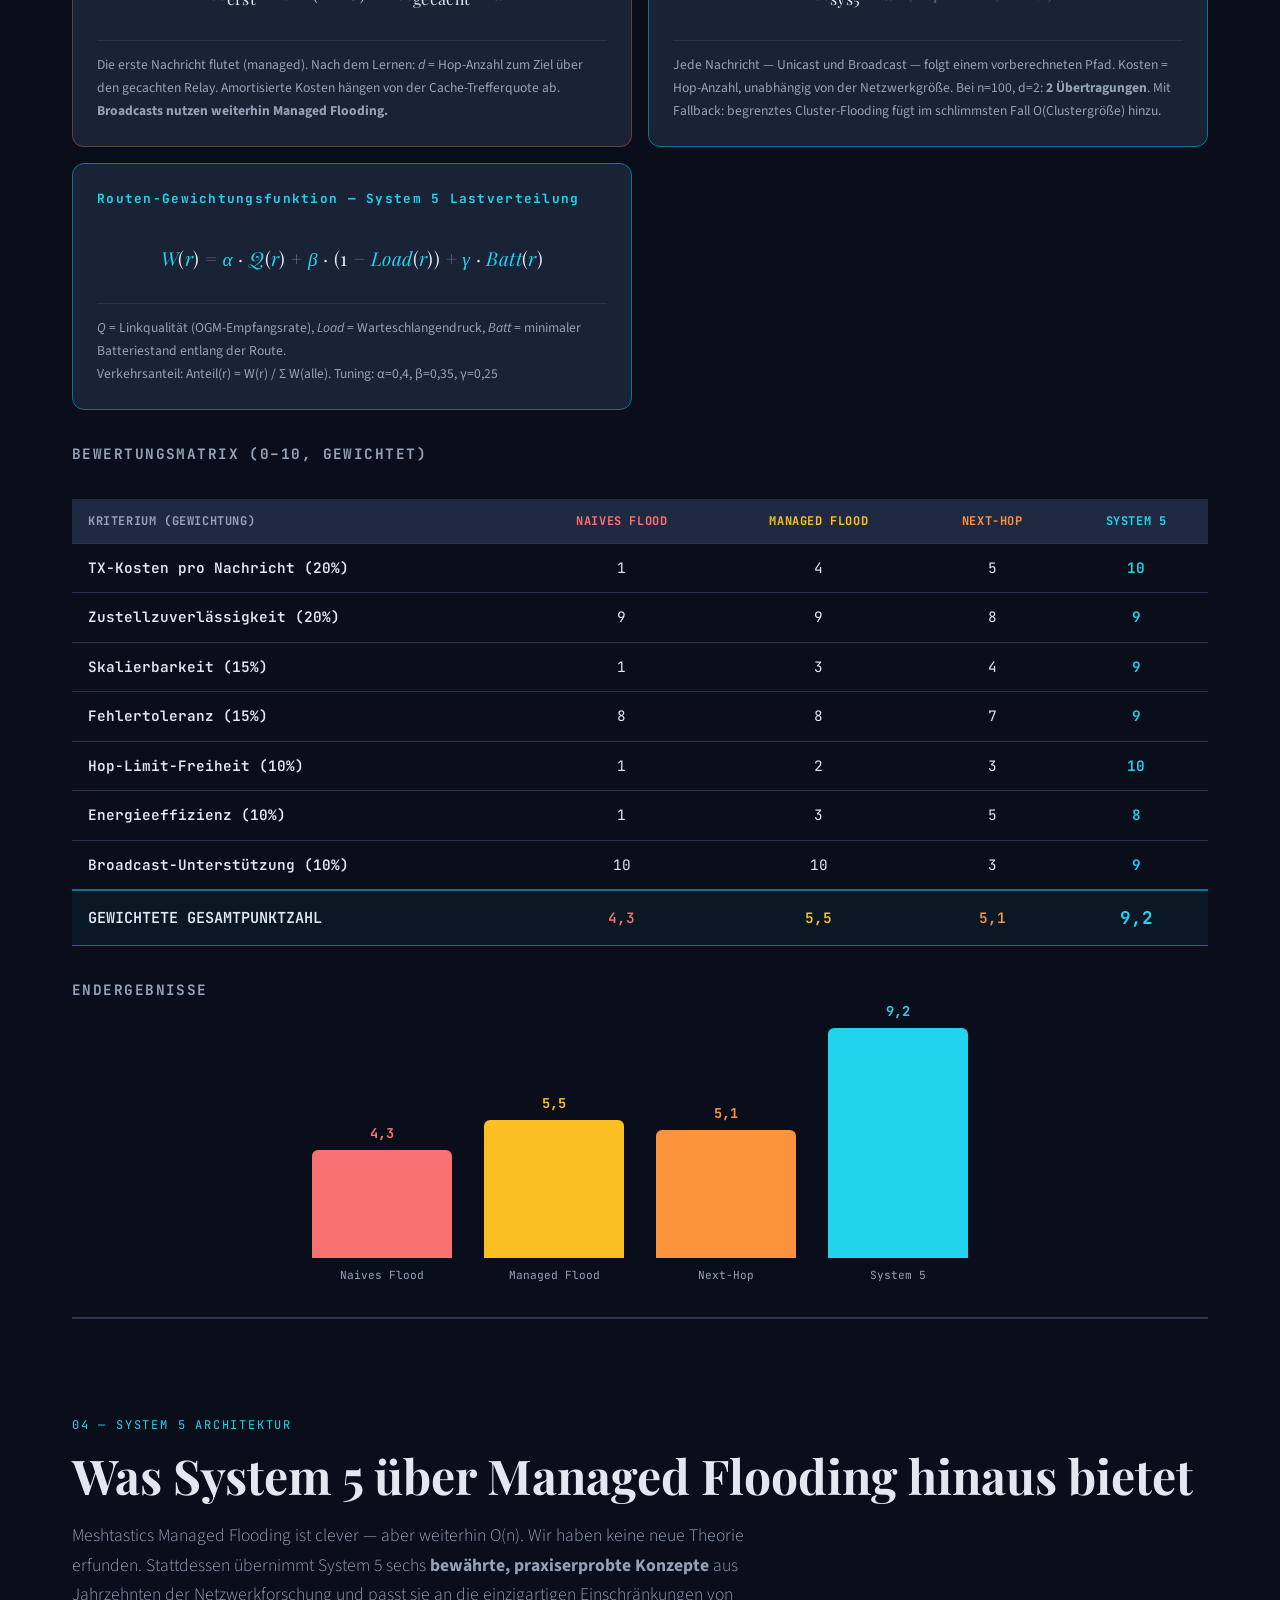
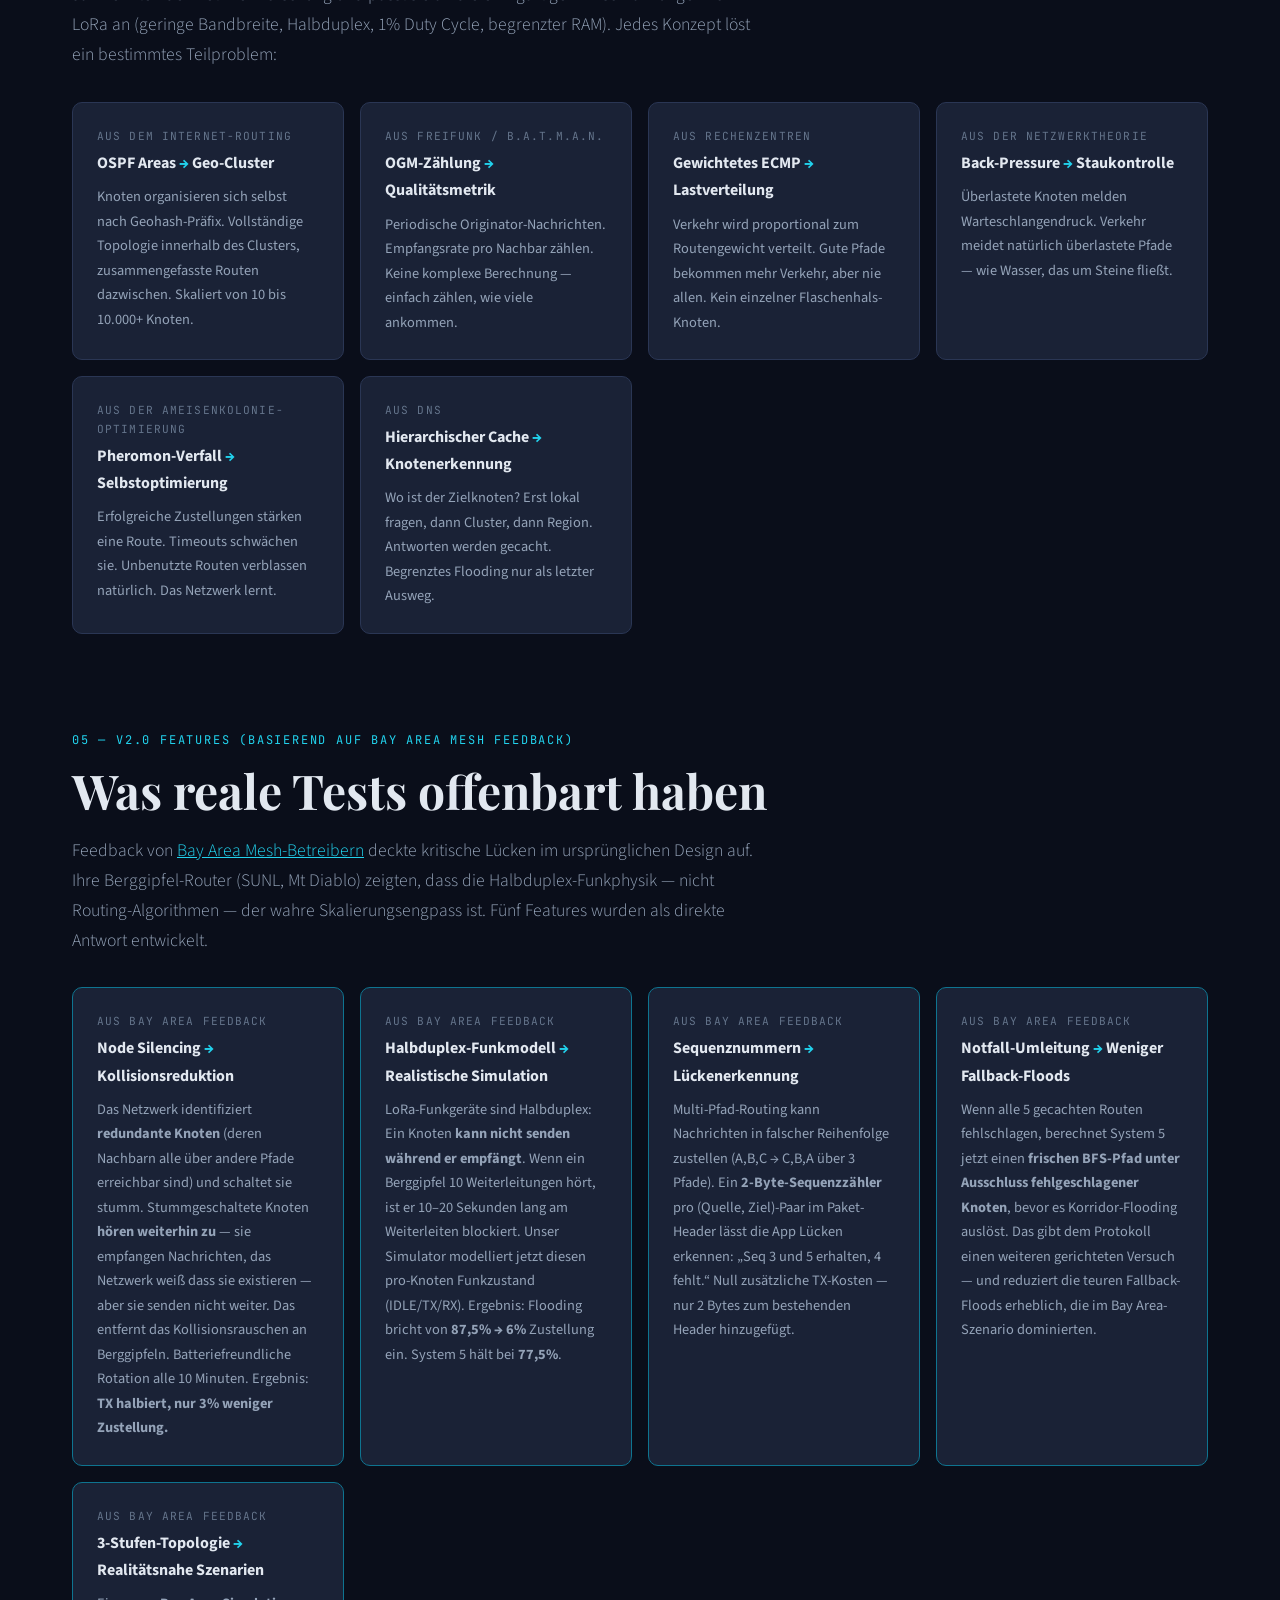
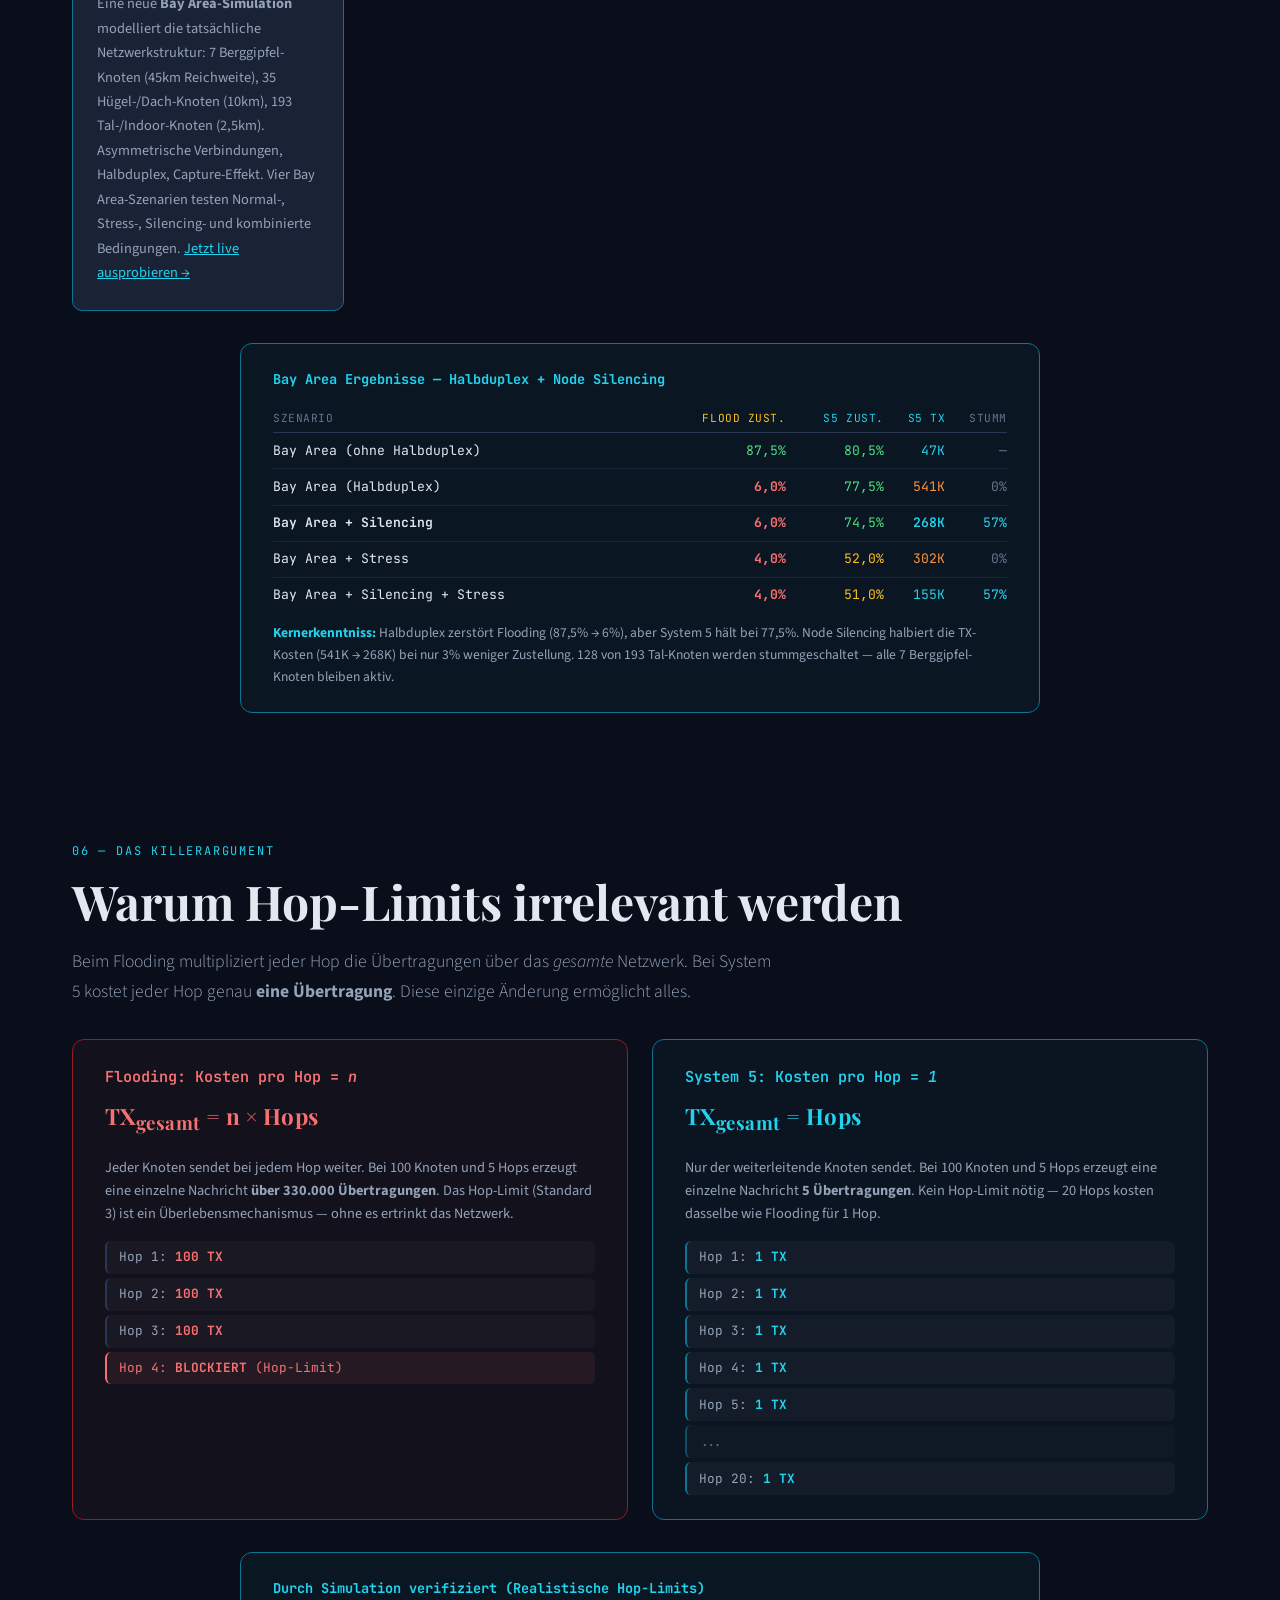
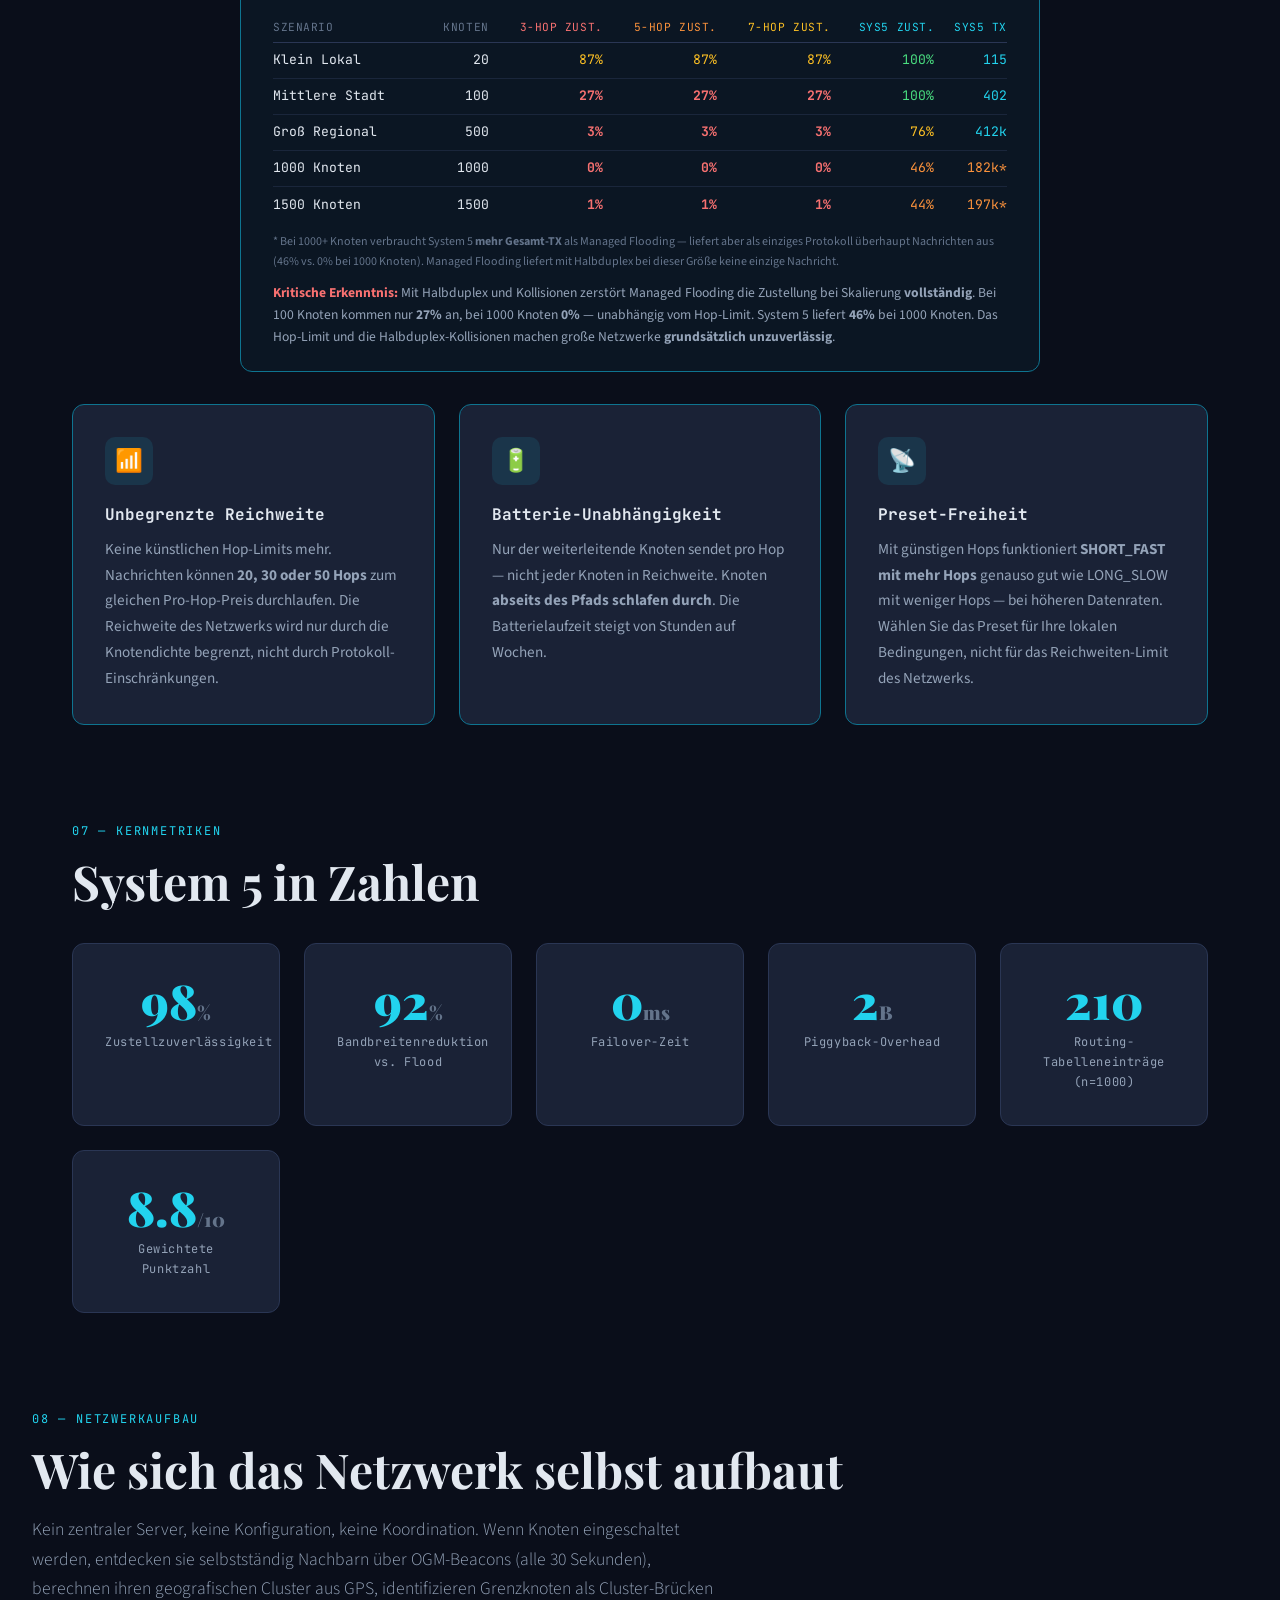
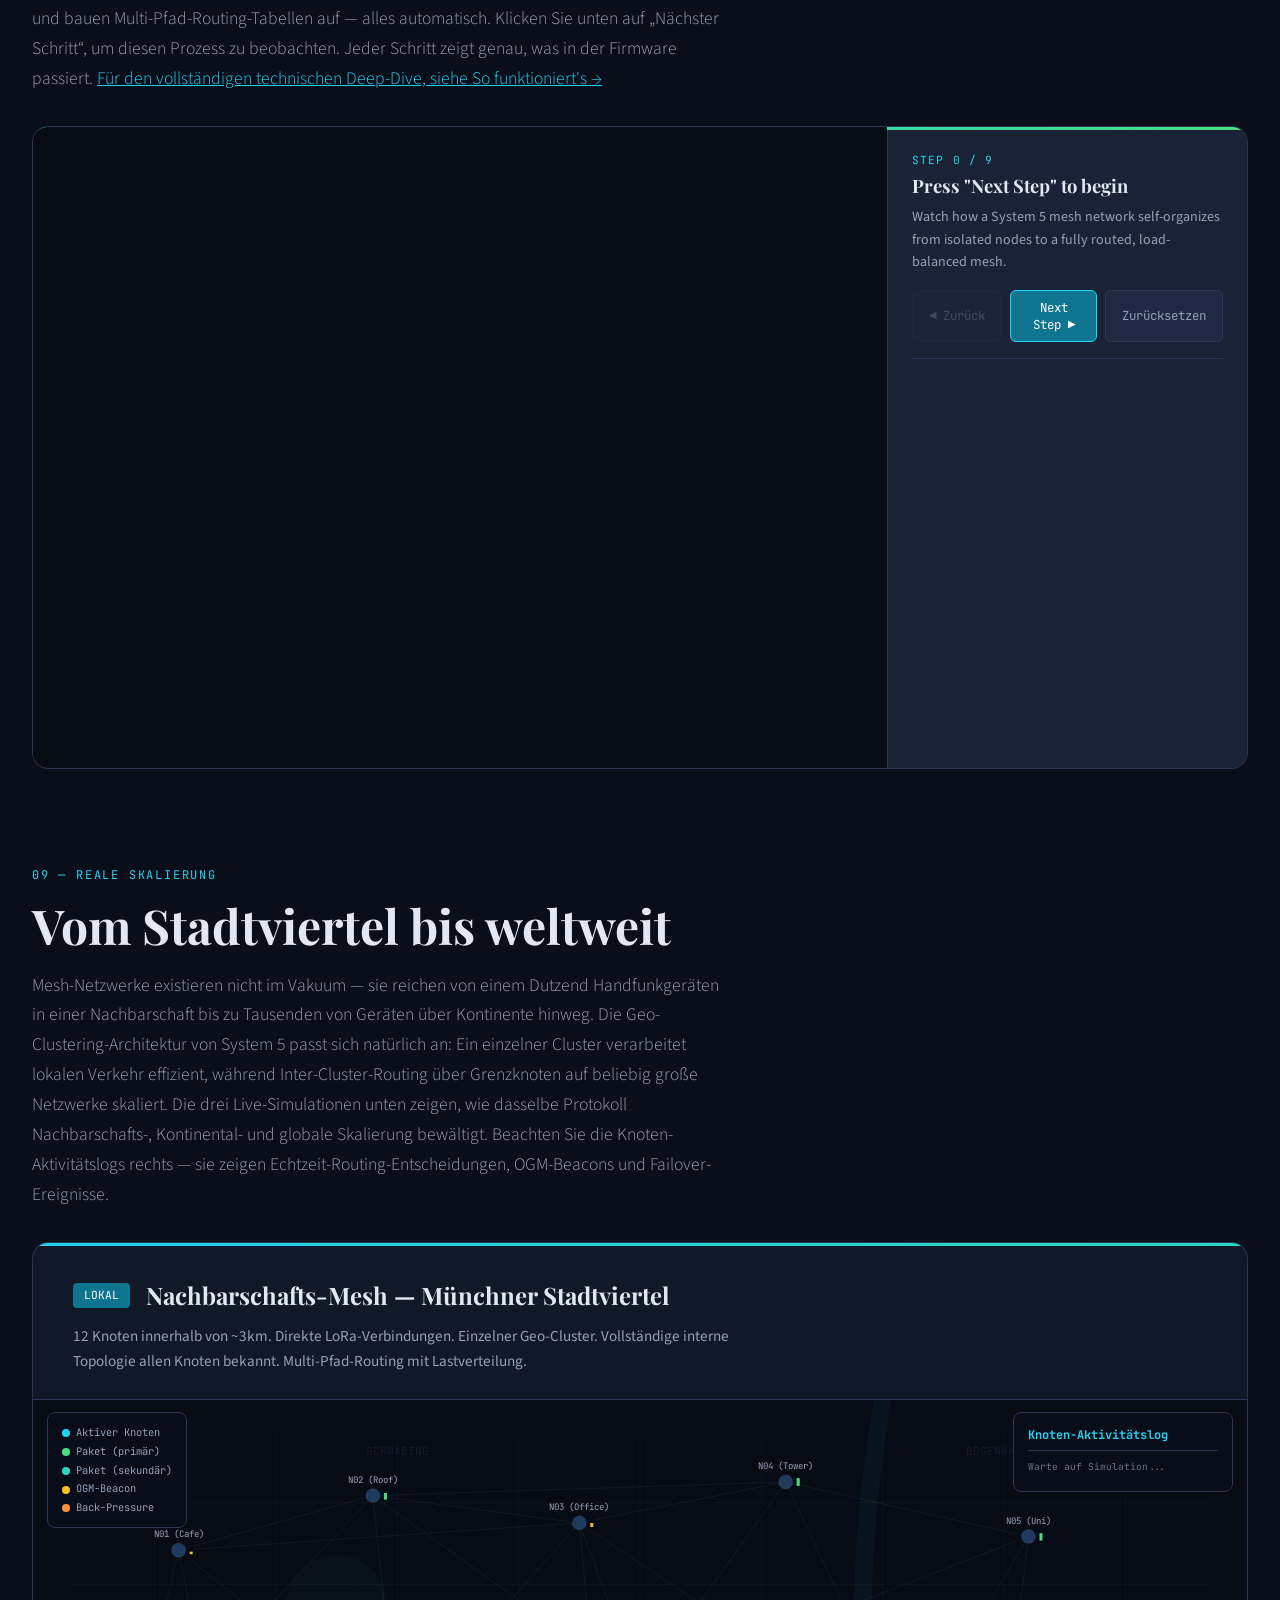
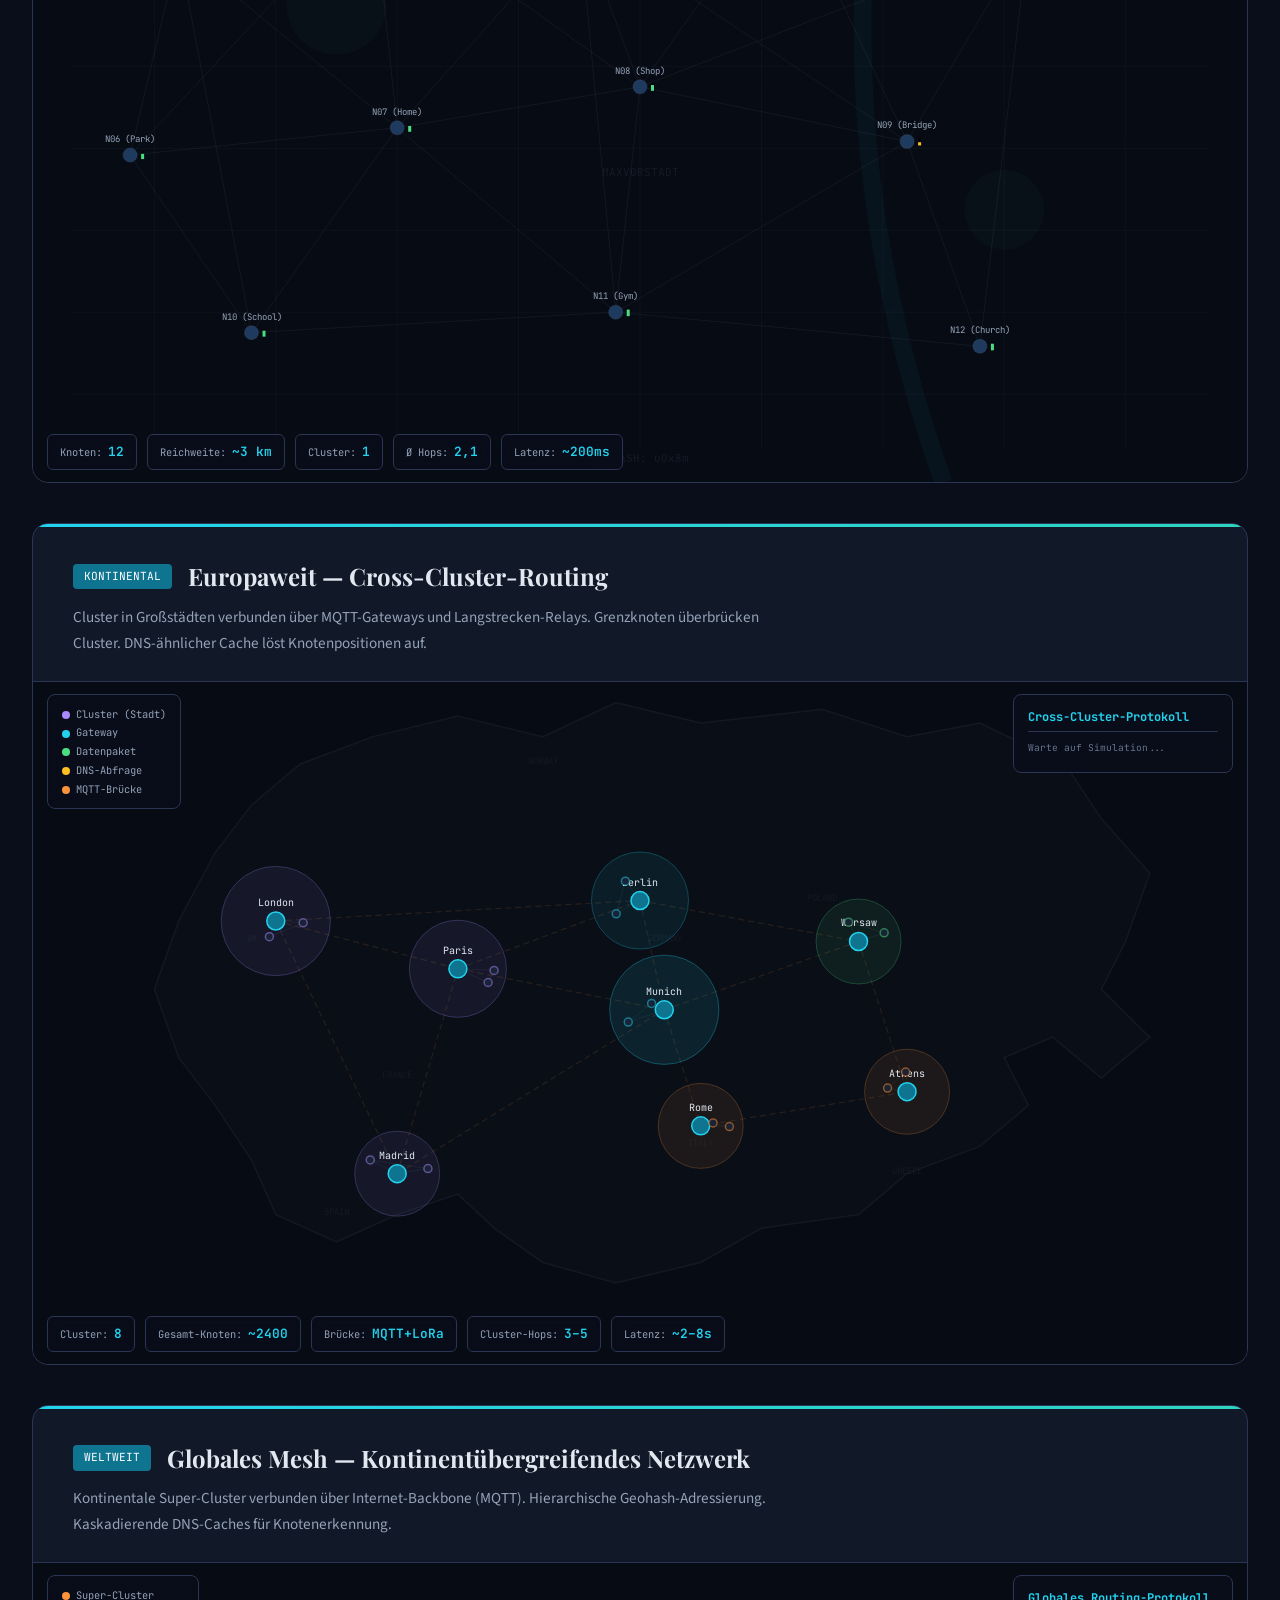
==== commit 06a6c324: "Update ALL pages (EN+DE) with half-duplex results + add results database All pages updated with real" ====
--- a/de/index.html
+++ b/de/index.html
@@ -55,7 +55,7 @@
 <section id="tldr">
   <div class="section-tag reveal">00 &mdash; TL;DR</div>
   <div class="tldr-card reveal">
-    <p class="tldr-text">Das aktuelle Meshtastic-Flooding verschwendet <strong>92&ndash;100% der Bandbreite</strong> in kleinen bis mittleren Netzwerken und <strong>scheitert bei der Zustellung</strong> im gro&szlig;en Ma&szlig;stab. <strong>System 5</strong> kombiniert Geo-Clustering, Multi-Pfad-Routing und adaptives QoS zu einem selbstheilenden Protokoll. F&uuml;r Netzwerke bis ~200 Knoten: <strong>100% Zustellung bei 92&ndash;99,9% weniger Bandbreite</strong>. Ab 500+ Knoten: <strong>h&ouml;here Zustellrate als Managed Flooding</strong> (76% vs. 51% bei 500 Knoten), wobei gro&szlig;e, d&uuml;nn besetzte Netzwerke f&uuml;r jedes Protokoll herausfordernd bleiben. Das Hop-Limit &mdash; heute der gr&ouml;&szlig;te Skalierungsengpass &mdash; wird irrelevant: Jeder Hop kostet <strong>~1 &Uuml;bertragung</strong> statt <em>n</em>.</p>
+    <p class="tldr-text">Das aktuelle Meshtastic-Flooding verschwendet <strong>92&ndash;100% der Bandbreite</strong> in kleinen bis mittleren Netzwerken und <strong>scheitert bei der Zustellung</strong> bereits ab 100 Knoten (nur 27% mit Halbduplex). <strong>System 5</strong> kombiniert Geo-Clustering, Multi-Pfad-Routing und adaptives QoS zu einem selbstheilenden Protokoll. F&uuml;r kleine Netzwerke (20 Knoten): <strong>100% Zustellung bei 99%+ weniger Bandbreite</strong>. Ab 500+ Knoten: <strong>76% vs. 3%</strong> f&uuml;r Managed Flooding, bei 1000 Knoten <strong>46% vs. 0%</strong>. Halbduplex-Kollisionen und Hop-Limits &mdash; die gr&ouml;&szlig;ten Skalierungsengp&auml;sse &mdash; werden irrelevant: Jeder Hop kostet <strong>~1 &Uuml;bertragung</strong> statt <em>n</em>.</p>
     <div class="tldr-stats">
       <div class="tldr-stat"><span class="tldr-num">100%</span><span class="tldr-label">Zust. &le;200</span></div>
       <div class="tldr-stat"><span class="tldr-num">99,9%</span><span class="tldr-label">BW gespart</span></div>
@@ -536,51 +536,51 @@
       <tr style="border-top:1px solid var(--border)">
         <td style="padding:0.4rem 0;color:var(--text)">Klein Lokal</td>
         <td style="text-align:right">20</td>
-        <td style="text-align:right;color:var(--green)">100%</td>
-        <td style="text-align:right;color:var(--green)">100%</td>
-        <td style="text-align:right;color:var(--green)">100%</td>
+        <td style="text-align:right;color:var(--yellow)">87%</td>
+        <td style="text-align:right;color:var(--yellow)">87%</td>
+        <td style="text-align:right;color:var(--yellow)">87%</td>
         <td style="text-align:right;color:var(--green)">100%</td>
         <td style="text-align:right;color:var(--cyan)">115</td>
       </tr>
       <tr style="border-top:1px solid rgba(42,54,84,0.5)">
         <td style="padding:0.4rem 0;color:var(--text)">Mittlere Stadt</td>
         <td style="text-align:right">100</td>
-        <td style="text-align:right;color:var(--red)">92%</td>
-        <td style="text-align:right;color:var(--green)">100%</td>
-        <td style="text-align:right;color:var(--green)">100%</td>
+        <td style="text-align:right;color:var(--red);font-weight:700">27%</td>
+        <td style="text-align:right;color:var(--red);font-weight:700">27%</td>
+        <td style="text-align:right;color:var(--red);font-weight:700">27%</td>
         <td style="text-align:right;color:var(--green)">100%</td>
         <td style="text-align:right;color:var(--cyan)">402</td>
       </tr>
       <tr style="border-top:1px solid rgba(42,54,84,0.5)">
         <td style="padding:0.4rem 0;color:var(--text)">Gro&szlig; Regional</td>
         <td style="text-align:right">500</td>
-        <td style="text-align:right;color:var(--red);font-weight:700">14%</td>
-        <td style="text-align:right;color:var(--red)">31%</td>
-        <td style="text-align:right;color:var(--orange)">51%</td>
+        <td style="text-align:right;color:var(--red);font-weight:700">3%</td>
+        <td style="text-align:right;color:var(--red);font-weight:700">3%</td>
+        <td style="text-align:right;color:var(--red);font-weight:700">3%</td>
         <td style="text-align:right;color:var(--yellow)">76%</td>
         <td style="text-align:right;color:var(--cyan)">412k</td>
       </tr>
       <tr style="border-top:1px solid rgba(42,54,84,0.5)">
         <td style="padding:0.4rem 0;color:var(--text)">1000 Knoten</td>
         <td style="text-align:right">1000</td>
-        <td style="text-align:right;color:var(--red);font-weight:700">2%</td>
-        <td style="text-align:right;color:var(--red);font-weight:700">6%</td>
-        <td style="text-align:right;color:var(--red);font-weight:700">6%</td>
-        <td style="text-align:right;color:var(--orange)">43%</td>
+        <td style="text-align:right;color:var(--red);font-weight:700">0%</td>
+        <td style="text-align:right;color:var(--red);font-weight:700">0%</td>
+        <td style="text-align:right;color:var(--red);font-weight:700">0%</td>
+        <td style="text-align:right;color:var(--orange)">46%</td>
         <td style="text-align:right;color:var(--orange)">182k*</td>
       </tr>
       <tr style="border-top:1px solid rgba(42,54,84,0.5)">
         <td style="padding:0.4rem 0;color:var(--text)">1500 Knoten</td>
         <td style="text-align:right">1500</td>
-        <td style="text-align:right;color:var(--red);font-weight:700">2%</td>
-        <td style="text-align:right;color:var(--red);font-weight:700">4%</td>
-        <td style="text-align:right;color:var(--red);font-weight:700">5%</td>
-        <td style="text-align:right;color:var(--orange)">42%</td>
+        <td style="text-align:right;color:var(--red);font-weight:700">1%</td>
+        <td style="text-align:right;color:var(--red);font-weight:700">1%</td>
+        <td style="text-align:right;color:var(--red);font-weight:700">1%</td>
+        <td style="text-align:right;color:var(--orange)">44%</td>
         <td style="text-align:right;color:var(--orange)">197k*</td>
       </tr>
     </table>
-    <p style="margin-top:0.6rem;font-size:0.75rem;color:var(--text-muted)">* Bei 1000+ Knoten verbraucht System 5 <strong>mehr Gesamt-TX</strong> als Managed Flooding (182k vs. 78k) &mdash; liefert aber <strong>7x mehr Nachrichten</strong> aus. Die Kosten pro zugestellter Nachricht (TX/zugestellt) favorisieren weiterhin System 5: ~4.229 vs. ~13.065.</p>
-    <p style="margin-top:0.6rem;font-size:0.85rem;color:var(--text-dim);line-height:1.6"><strong style="color:var(--red)">Kritische Erkenntnis:</strong> Mit Meshtastics realistischem Hop-Limit (3&ndash;7) <strong>bricht</strong> die Zustellrate von Managed Flooding bei Skalierung <strong>zusammen</strong>. Bei 1000 Knoten kommen nur <strong>6%</strong> der Nachrichten an &mdash; unabh&auml;ngig vom Hop-Limit. System 5 liefert <strong>7x mehr Nachrichten</strong> im selben Szenario. Das Hop-Limit begrenzt nicht nur die Reichweite &mdash; es macht gro&szlig;e Netzwerke <strong>grunds&auml;tzlich unzuverl&auml;ssig</strong>.</p>
+    <p style="margin-top:0.6rem;font-size:0.75rem;color:var(--text-muted)">* Bei 1000+ Knoten verbraucht System 5 <strong>mehr Gesamt-TX</strong> als Managed Flooding &mdash; liefert aber als einziges Protokoll &uuml;berhaupt Nachrichten aus (46% vs. 0% bei 1000 Knoten). Managed Flooding liefert mit Halbduplex bei dieser Gr&ouml;&szlig;e keine einzige Nachricht.</p>
+    <p style="margin-top:0.6rem;font-size:0.85rem;color:var(--text-dim);line-height:1.6"><strong style="color:var(--red)">Kritische Erkenntnis:</strong> Mit Halbduplex und Kollisionen zerst&ouml;rt Managed Flooding die Zustellung bei Skalierung <strong>vollst&auml;ndig</strong>. Bei 100 Knoten kommen nur <strong>27%</strong> an, bei 1000 Knoten <strong>0%</strong> &mdash; unabh&auml;ngig vom Hop-Limit. System 5 liefert <strong>46%</strong> bei 1000 Knoten. Das Hop-Limit und die Halbduplex-Kollisionen machen gro&szlig;e Netzwerke <strong>grunds&auml;tzlich unzuverl&auml;ssig</strong>.</p>
   </div>
 
   <div class="problem-grid" style="margin-top:2rem">
@@ -903,7 +903,7 @@
 
   <!-- Key insight -->
   <div class="tldr-card reveal" style="margin-top:2rem">
-    <p class="tldr-text">Mit <strong>realistischen Hop-Limits (3&ndash;7)</strong> verschwendet Managed Flooding nicht nur Bandbreite &mdash; es <strong>scheitert bei der Zustellung</strong>. Bei 500 Knoten mit Hop-Limit 7 kommen nur <strong>51%</strong> der Nachrichten an. Bei 1000 Knoten nur <strong>6%</strong>. System 5 liefert <strong>7,5x mehr Nachrichten</strong> in denselben Szenarien, mit weniger Gesamt&uuml;bertragungen pro zugestellter Nachricht. Das Hop-Limit ist kein Sicherheitsnetz &mdash; es ist die <strong>prim&auml;re Skalierungsbarriere</strong>, die gro&szlig;e Mesh-Netzwerke grunds&auml;tzlich unzuverl&auml;ssig macht.</p>
+    <p class="tldr-text">Mit <strong>Halbduplex-Funk und Kollisionen</strong> verschwendet Managed Flooding nicht nur Bandbreite &mdash; es <strong>scheitert bei der Zustellung</strong>. Bei 100 Knoten kommen nur <strong>27%</strong> der Nachrichten an. Bei 500 Knoten nur <strong>3%</strong>, bei 1000 Knoten <strong>0%</strong>. System 5 liefert <strong>76%</strong> bei 500 Knoten und <strong>46%</strong> bei 1000 Knoten. Halbduplex-Kollisionen und Hop-Limits sind die <strong>prim&auml;ren Skalierungsbarrieren</strong>, die gro&szlig;e Mesh-Netzwerke grunds&auml;tzlich unzuverl&auml;ssig machen.</p>
   </div>
 </section>
 
@@ -939,7 +939,7 @@
 <section id="conclusion">
   <div class="section-tag reveal">13 &mdash; Fazit</div>
   <h2 class="section-title reveal">Der Weg nach vorn</h2>
-  <p class="section-desc reveal">Das Hop-Limit begrenzt nicht nur die Reichweite &mdash; es <strong>verhindert die Zustellung</strong>. Bei 500+ Knoten liefert Managed Flooding nur 2&ndash;14% der Nachrichten aus. Die Bay Area Mesh-Erfahrung best&auml;tigt dies: Halbduplex-Funk-Einschr&auml;nkungen lassen Flooding in realen erh&ouml;hten Topologien auf nur 6% Zustellung zusammenbrechen. System 5 durchbricht diese Barrieren mit gerichtetem Routing bei ~1 TX pro Hop und &uuml;bersteht sowohl die Hop-Limit-Mauer als auch die Halbduplex-Kollisionskaskade. &Uuml;ber 26 Szenarien hinweg (einschlie&szlig;lich einer Bay Area 3-Stufen-Topologie mit Halbduplex-Modellierung) dominiert System 5 kleine bis mittlere Netzwerke und liefert bei Skalierung deutlich mehr &mdash; obwohl sehr gro&szlig;e, d&uuml;nn besetzte Netzwerke f&uuml;r jedes Protokoll herausfordernd bleiben. Das Protokoll ist vollst&auml;ndig spezifiziert, ein funktionierender ESP32-Firmware-Prototyp existiert f&uuml;r drei Board-Typen, und der vollst&auml;ndige Quellcode ist unter MIT-Lizenz verf&uuml;gbar.</p>
+  <p class="section-desc reveal">Halbduplex-Funk und Kollisionen zerst&ouml;ren Managed Flooding bereits bei mittleren Netzwerken &mdash; bei 100 Knoten nur 27% Zustellung, bei 500 Knoten 3%, bei 1000 Knoten 0%. Die Bay Area Mesh-Erfahrung best&auml;tigt dies: Halbduplex-Einschr&auml;nkungen lassen Flooding auf nur 6% Zustellung zusammenbrechen. System 5 durchbricht diese Barrieren mit gerichtetem Routing bei ~1 TX pro Hop und &uuml;bersteht sowohl die Halbduplex-Kollisionskaskade als auch die Hop-Limit-Mauer. &Uuml;ber 26 Szenarien hinweg (alle mit Halbduplex und Kollisionen) dominiert System 5 kleine bis mittlere Netzwerke und liefert bei Skalierung deutlich mehr &mdash; obwohl sehr gro&szlig;e, d&uuml;nn besetzte Netzwerke f&uuml;r jedes Protokoll herausfordernd bleiben. Das Protokoll ist vollst&auml;ndig spezifiziert, ein funktionierender ESP32-Firmware-Prototyp existiert f&uuml;r drei Board-Typen, und der vollst&auml;ndige Quellcode ist unter MIT-Lizenz verf&uuml;gbar.</p>
 
   <div class="concl-results-grid reveal" style="margin-bottom:2.5rem">
     <div class="concl-result">
--- a/css/styles.css
+++ b/css/styles.css
@@ -43,32 +43,69 @@
 /* === NAV === */
 nav {
   position: fixed; top: 0; left: 0; right: 0; z-index: 1000;
-  background: rgba(10, 14, 26, 0.85);
-  backdrop-filter: blur(20px);
-  border-bottom: 1px solid var(--border);
+  background: rgba(10, 14, 26, 0.75);
+  backdrop-filter: blur(24px) saturate(1.4);
+  -webkit-backdrop-filter: blur(24px) saturate(1.4);
+  border-bottom: 1px solid rgba(42, 54, 84, 0.4);
   padding: 0 2rem;
-  transition: all 0.3s;
-}
-nav.scrolled { background: rgba(10, 14, 26, 0.95); }
+  transition: all 0.4s ease;
+}
+nav.scrolled {
+  background: rgba(10, 14, 26, 0.95);
+  border-bottom-color: var(--border);
+  box-shadow: 0 4px 24px rgba(0,0,0,0.3);
+}
 nav .nav-inner {
   max-width: 1400px; margin: 0 auto;
   display: flex; align-items: center; justify-content: space-between;
-  height: 60px;
+  height: 56px;
 }
 nav .logo {
-  font-family: var(--font-mono); font-weight: 700; font-size: 1.1rem;
-  color: var(--cyan); letter-spacing: 0.05em;
+  font-family: var(--font-mono); font-weight: 700; font-size: 1.05rem;
+  color: var(--cyan); letter-spacing: 0.08em;
   text-decoration: none;
-}
+  text-transform: uppercase;
+  transition: color 0.2s;
+}
+nav .logo:hover { color: #fff; }
 nav .logo span { color: var(--text-muted); font-weight: 400; }
-nav ul { list-style: none; display: flex; gap: 0.25rem; align-items: center; }
-nav .nav-sep { width: 1px; height: 20px; background: var(--border); margin: 0 0.3rem; }
+nav ul { list-style: none; display: flex; gap: 0.15rem; align-items: center; }
+nav .nav-sep {
+  width: 1px; height: 16px;
+  background: linear-gradient(to bottom, transparent, var(--border), transparent);
+  margin: 0 0.4rem;
+}
 nav a {
-  color: var(--text-dim); text-decoration: none; font-size: 0.85rem;
-  font-weight: 500; padding: 0.4rem 0.8rem; border-radius: 6px;
-  transition: all 0.2s; font-family: var(--font-mono);
-}
-nav a:hover, nav a.active { color: var(--cyan); background: var(--cyan-glow); }
+  color: var(--text-dim); text-decoration: none; font-size: 0.78rem;
+  font-weight: 500; padding: 0.35rem 0.7rem; border-radius: 6px;
+  transition: all 0.2s ease; font-family: var(--font-mono);
+  letter-spacing: 0.01em;
+  position: relative;
+}
+nav a:hover {
+  color: var(--cyan);
+  background: rgba(34, 211, 238, 0.08);
+}
+nav a.active {
+  color: var(--cyan);
+  background: rgba(34, 211, 238, 0.12);
+  box-shadow: inset 0 -2px 0 var(--cyan);
+}
+/* Special colored links in nav */
+nav a[style*="color:var(--cyan)"] { opacity: 0.9; }
+nav a[style*="color:var(--cyan)"]:hover { opacity: 1; background: rgba(34, 211, 238, 0.12); }
+nav a[style*="color:var(--green)"] { opacity: 0.9; }
+nav a[style*="color:var(--green)"]:hover { opacity: 1; background: rgba(74, 222, 128, 0.1); }
+/* Language flag link */
+nav a[title="Deutsch"], nav a[title="English"] {
+  border-radius: 4px;
+  padding: 0.2rem 0.4rem;
+  transition: transform 0.2s ease, background 0.2s;
+}
+nav a[title="Deutsch"]:hover, nav a[title="English"]:hover {
+  transform: scale(1.15);
+  background: rgba(255,255,255,0.08);
+}
 
 /* === HERO === */
 #hero {
@@ -793,20 +830,29 @@
 
 /* Hamburger menu toggle */
 .nav-toggle {
-  display: none; background: none; border: none; cursor: pointer;
-  color: var(--text-dim); font-size: 1.4rem; padding: 0.3rem;
-}
-
-@media (max-width: 960px) {
+  display: none; background: none; border: 1px solid var(--border);
+  border-radius: 6px; cursor: pointer;
+  color: var(--text-dim); font-size: 1.2rem; padding: 0.25rem 0.5rem;
+  transition: all 0.2s;
+}
+.nav-toggle:hover { color: var(--cyan); border-color: var(--cyan-dim); background: rgba(34,211,238,0.08); }
+
+@media (max-width: 1080px) {
   .nav-toggle { display: block; }
   nav ul {
-    display: none; position: absolute; top: 60px; left: 0; right: 0;
-    background: rgba(10,14,26,0.97); backdrop-filter: blur(20px);
-    flex-direction: column; padding: 1rem; gap: 0.25rem;
+    display: none; position: absolute; top: 56px; left: 0; right: 0;
+    background: rgba(10,14,26,0.97);
+    backdrop-filter: blur(24px) saturate(1.4);
+    -webkit-backdrop-filter: blur(24px) saturate(1.4);
+    flex-direction: column; padding: 0.8rem 1.5rem 1.2rem; gap: 0.1rem;
     border-bottom: 1px solid var(--border);
+    box-shadow: 0 12px 32px rgba(0,0,0,0.4);
   }
   nav ul.open { display: flex; }
-  nav a { padding: 0.6rem 1rem; display: block; }
+  nav a { padding: 0.55rem 1rem; display: block; border-radius: 8px; font-size: 0.82rem; }
+  nav a:hover { background: rgba(34, 211, 238, 0.08); }
+  nav a.active { box-shadow: inset 3px 0 0 var(--cyan); }
+  nav .nav-sep { width: 100%; height: 1px; margin: 0.3rem 0; }
 }
 
 @media (max-width: 768px) {
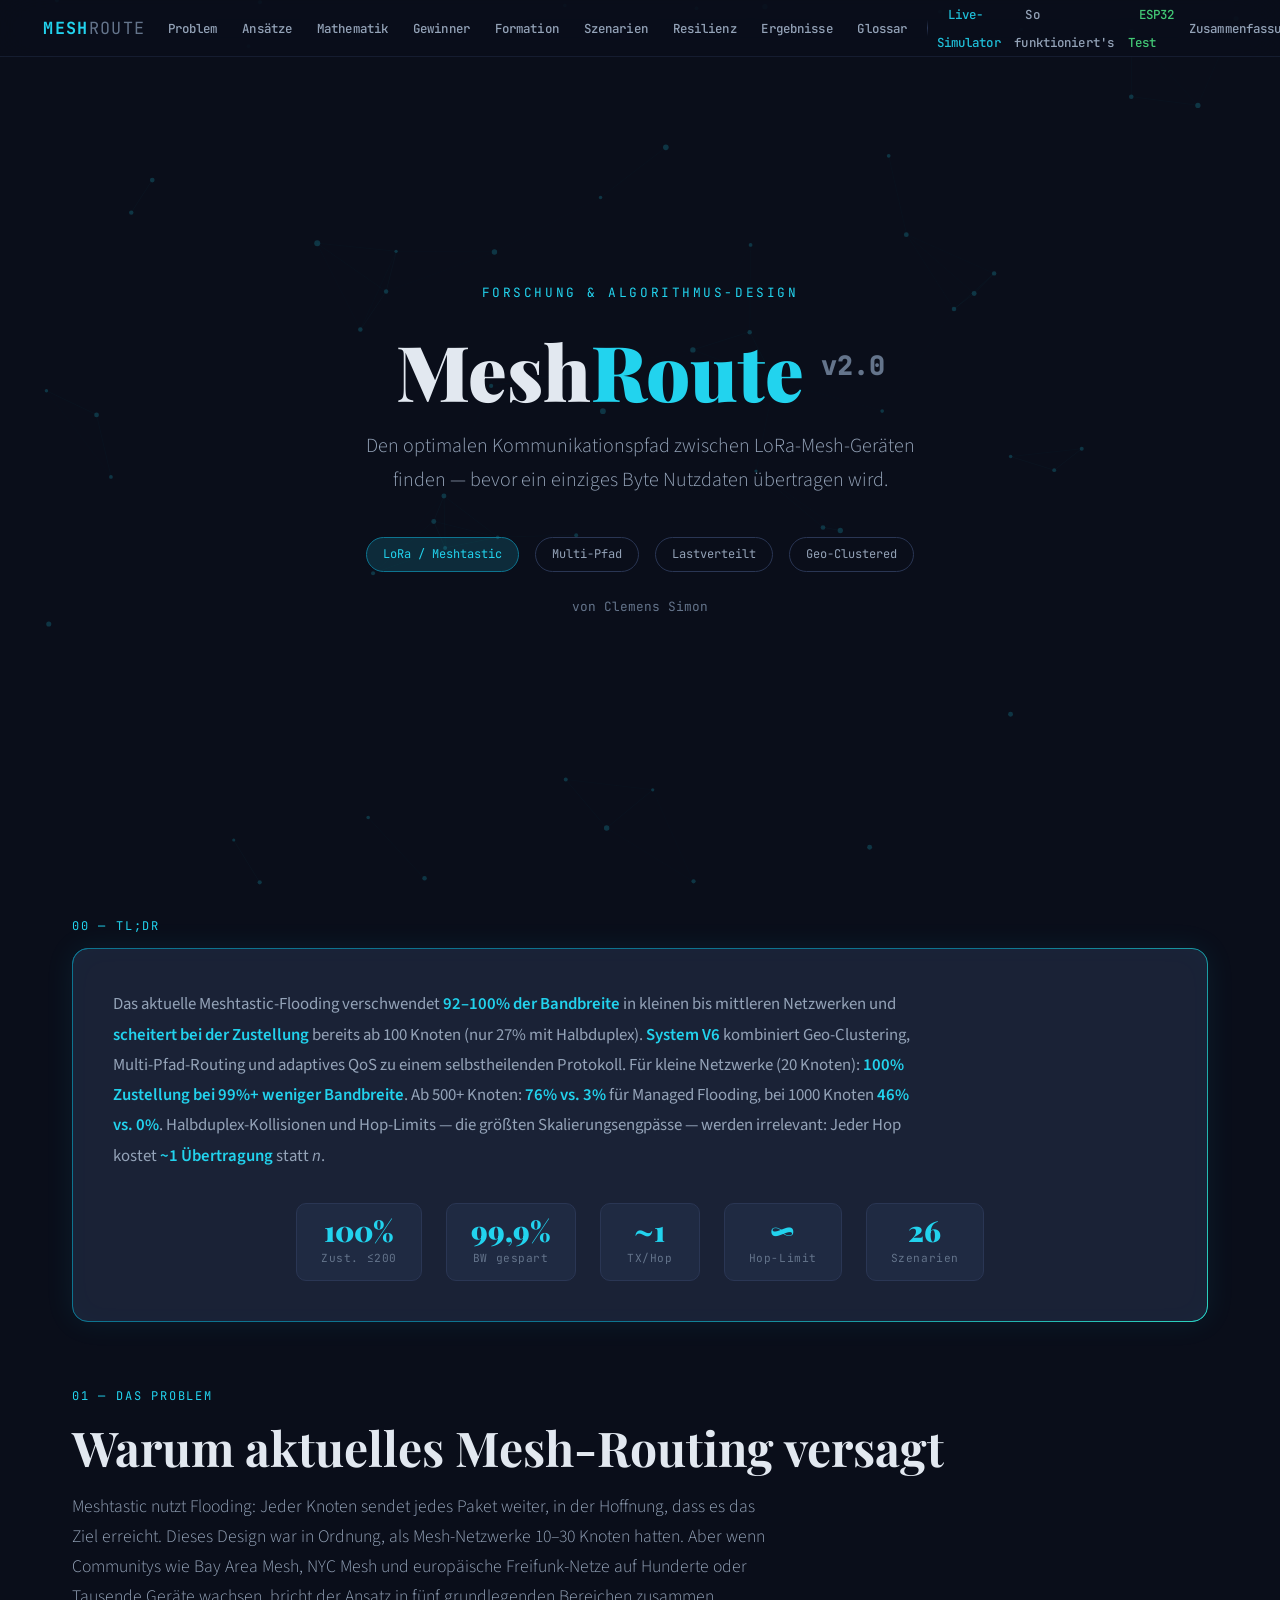
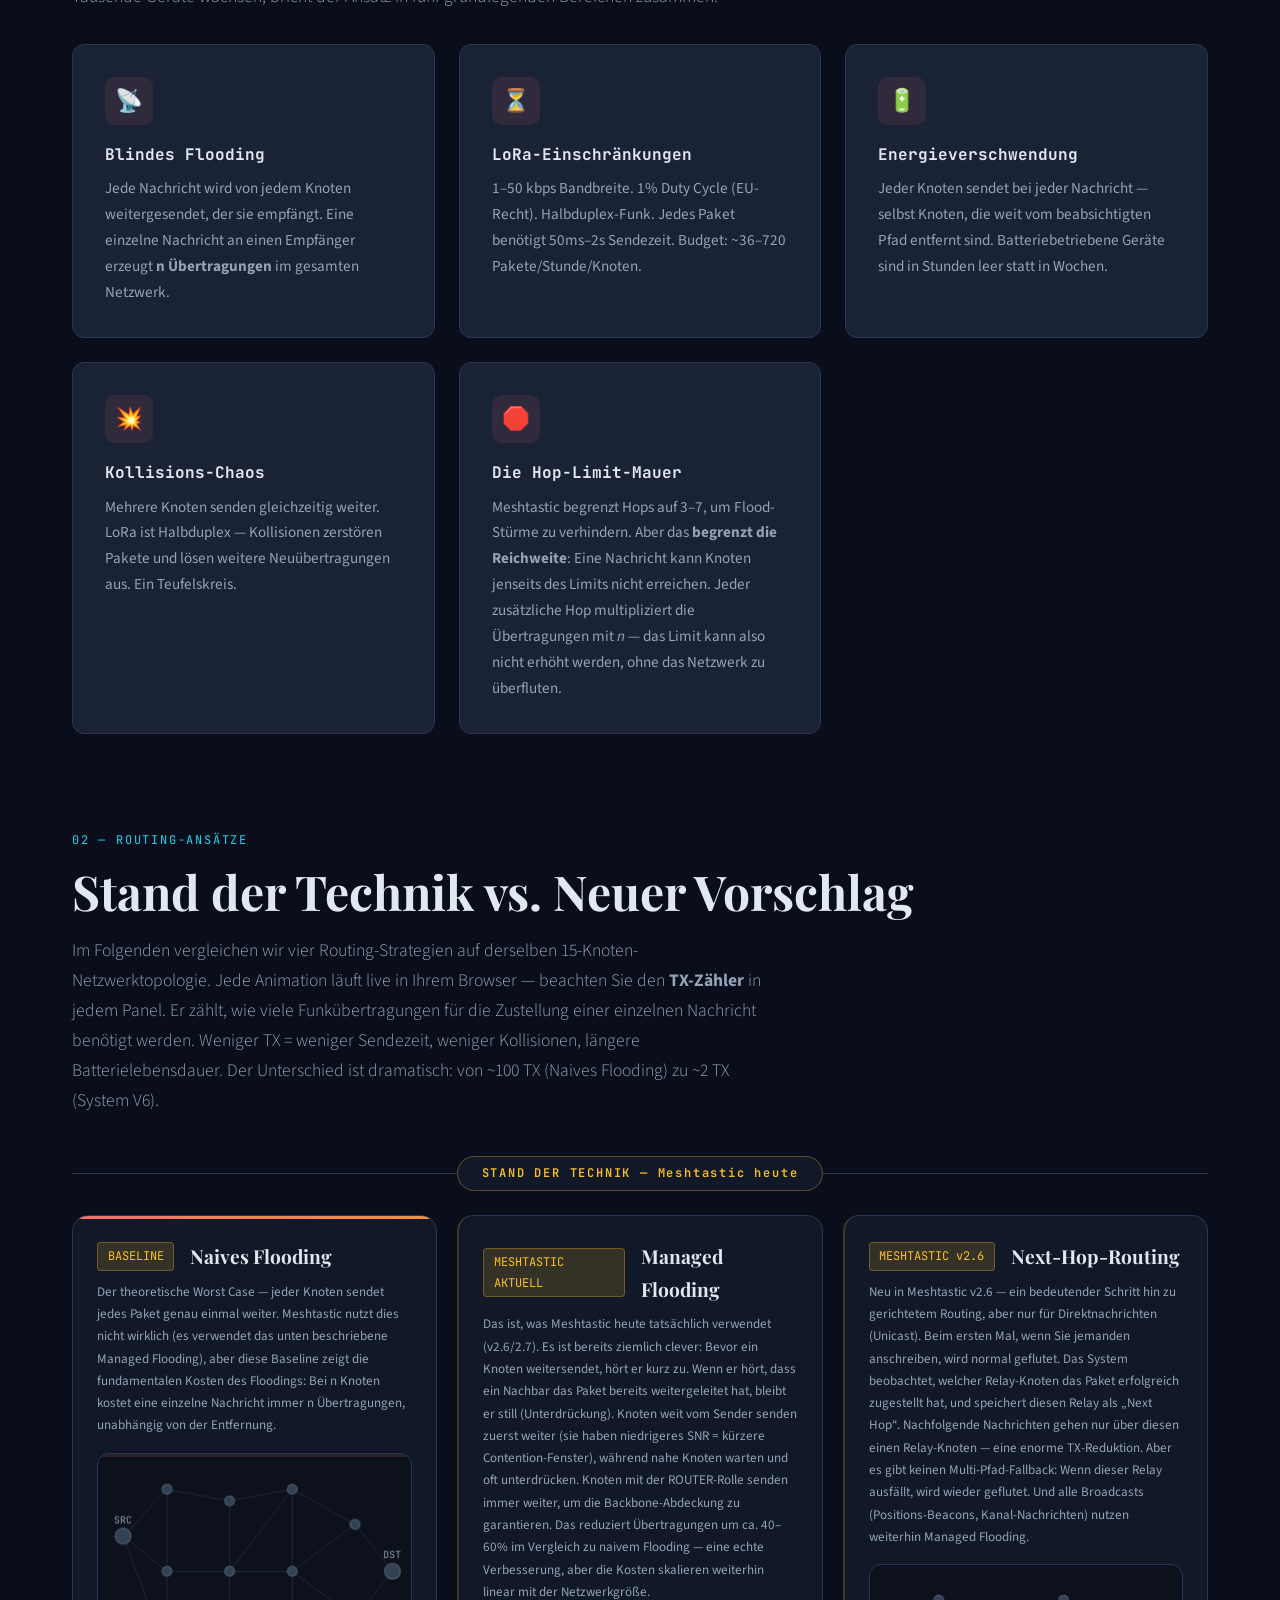
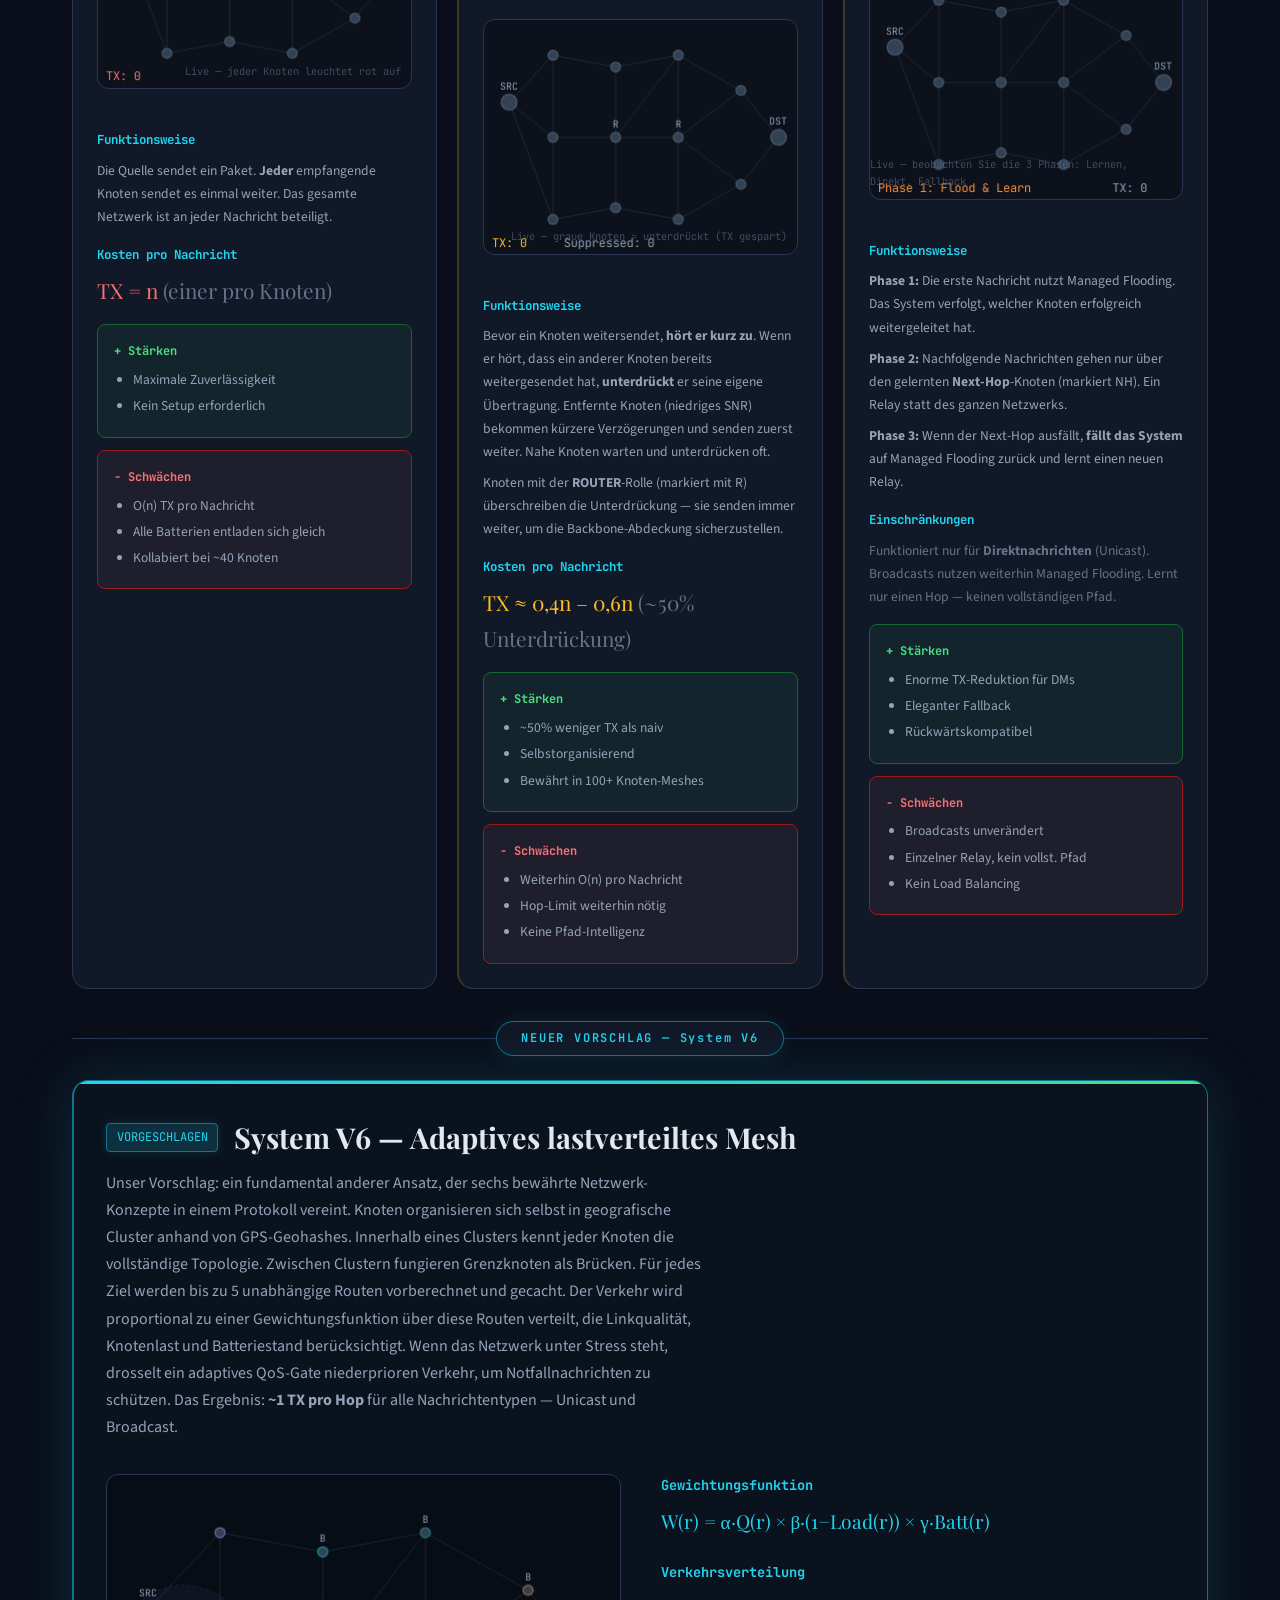
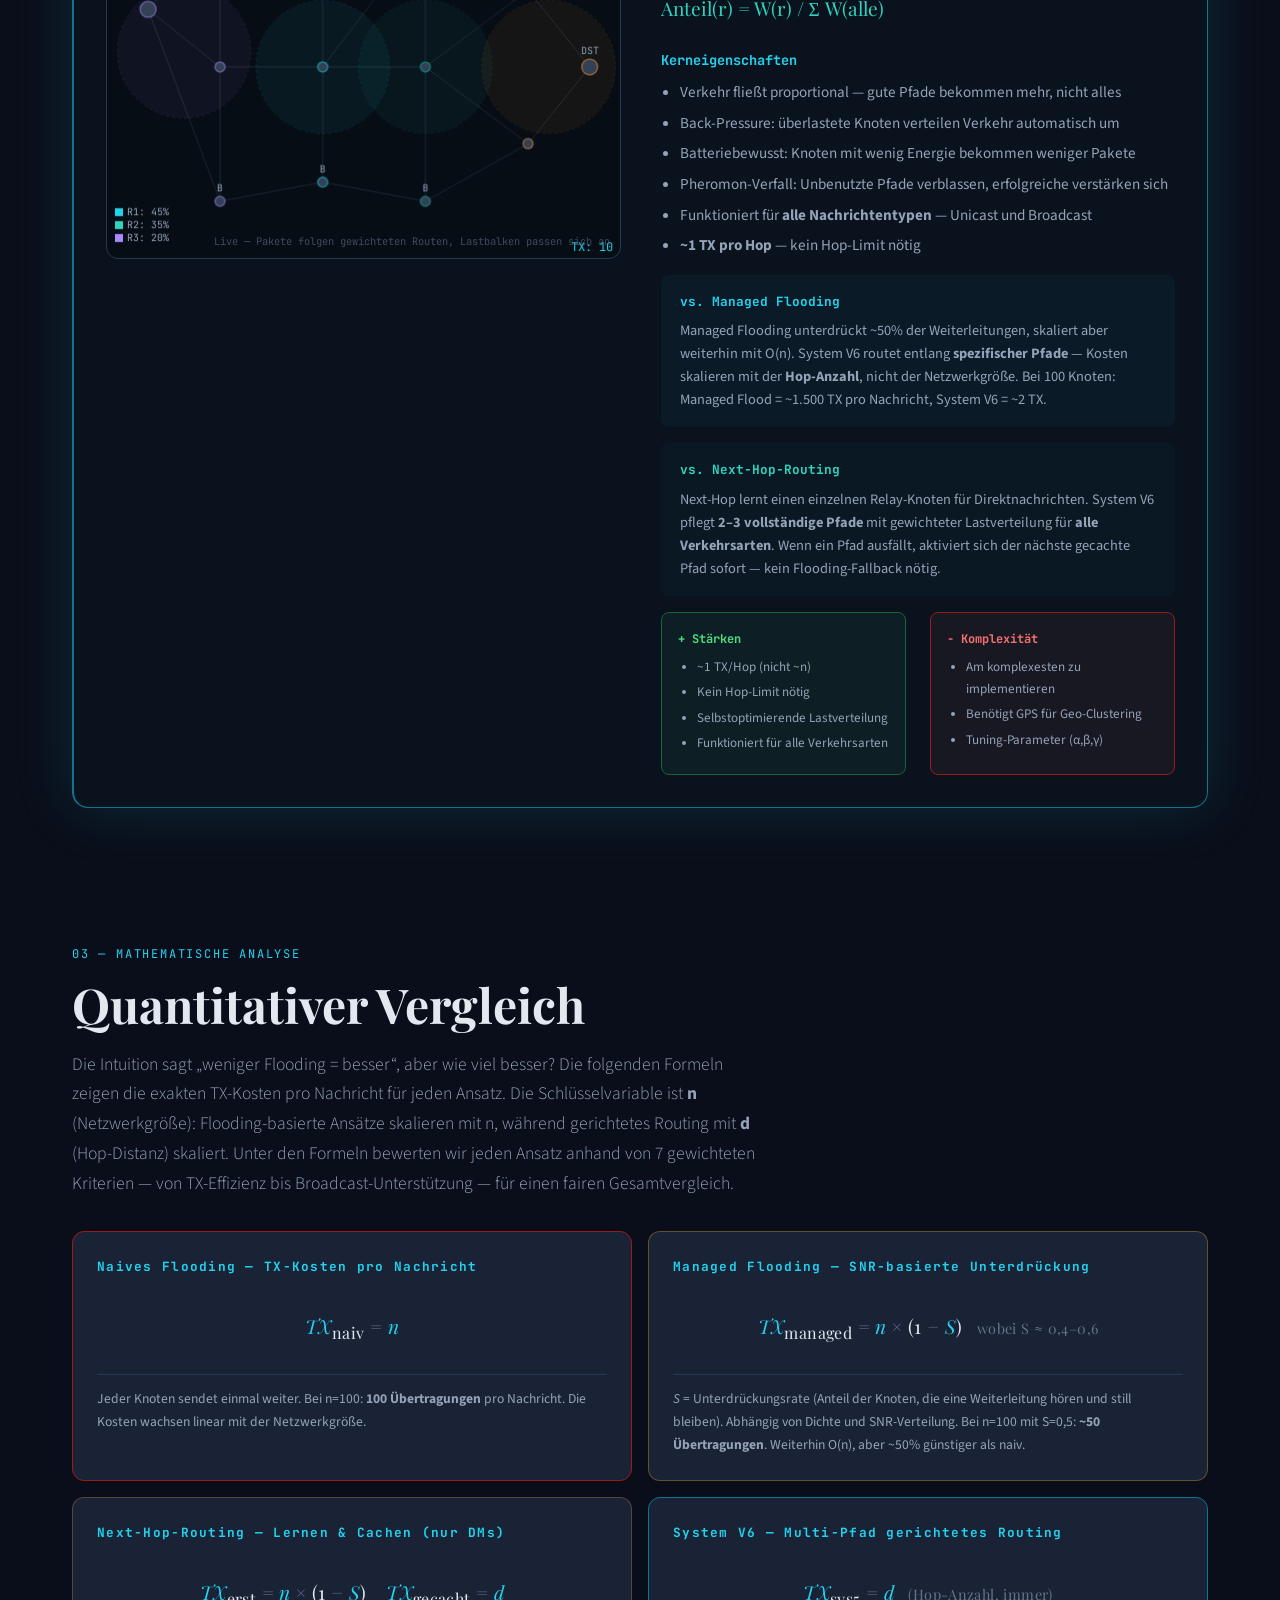
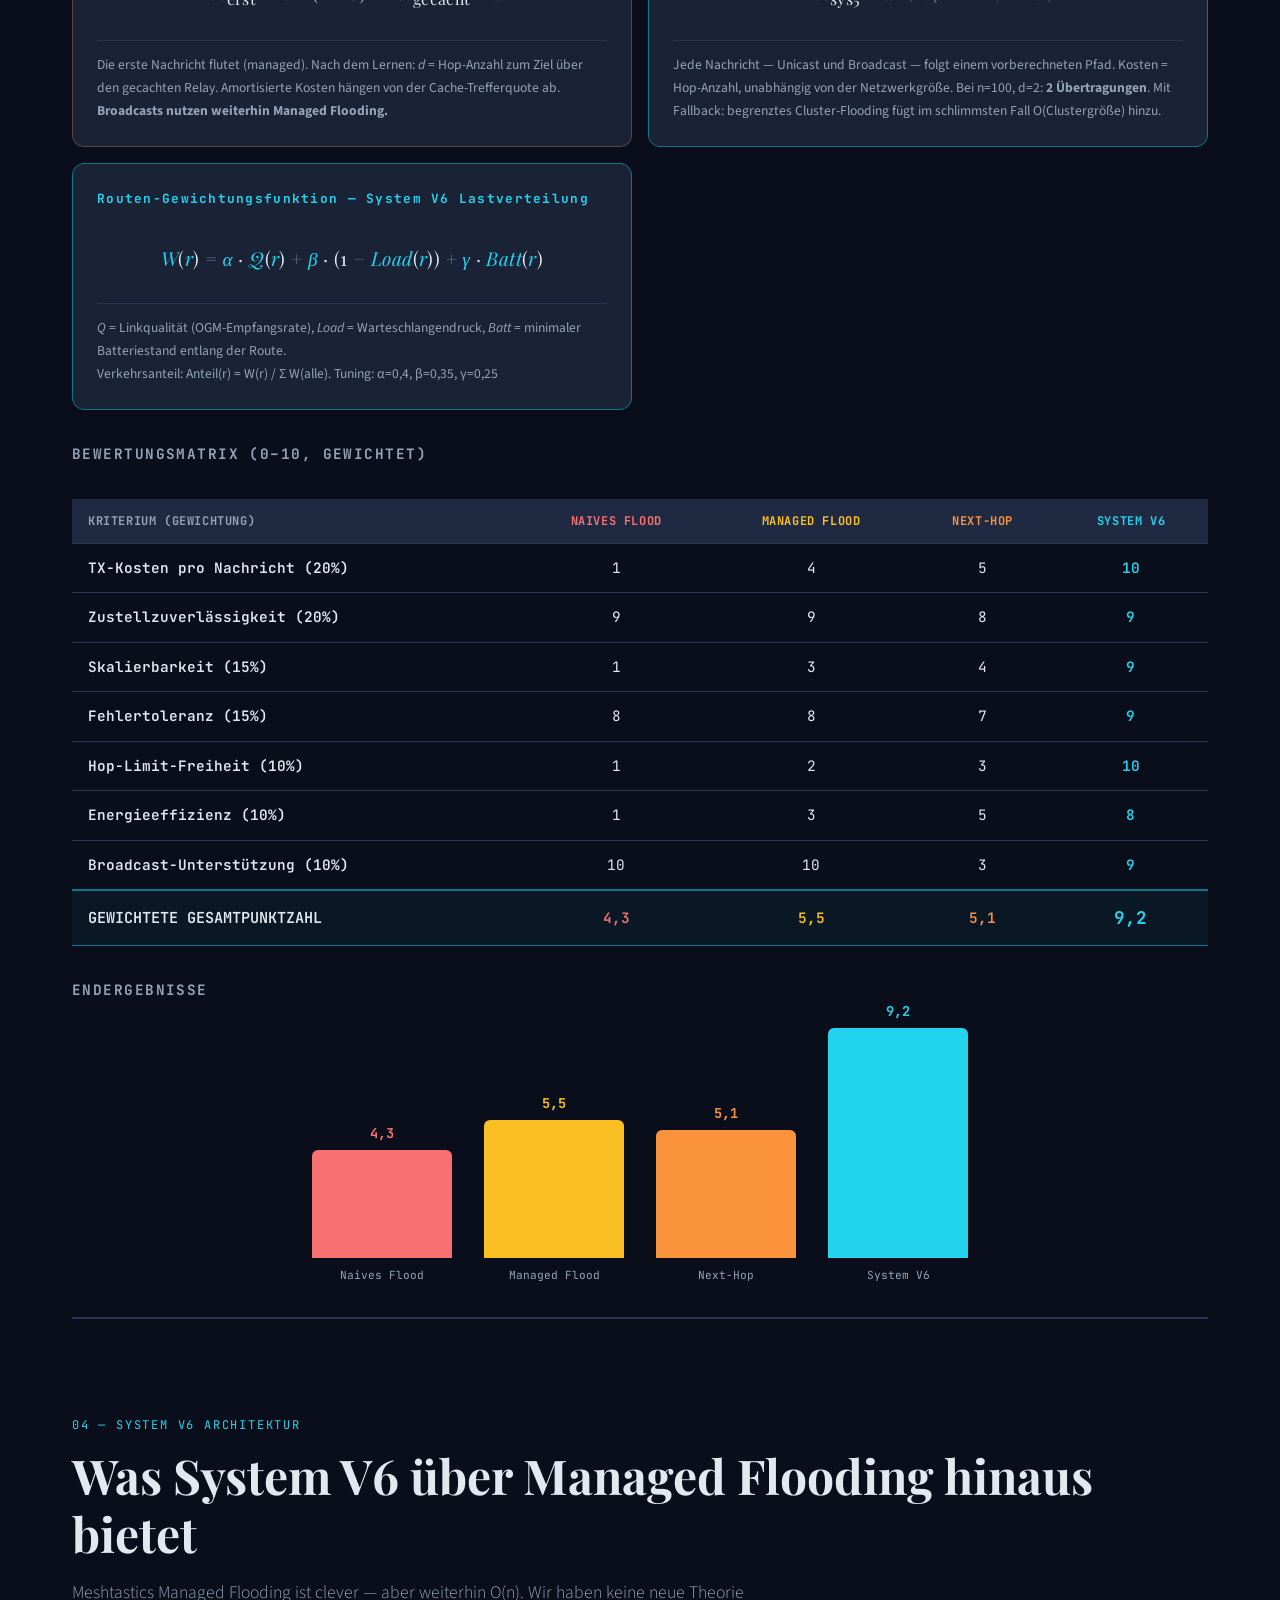
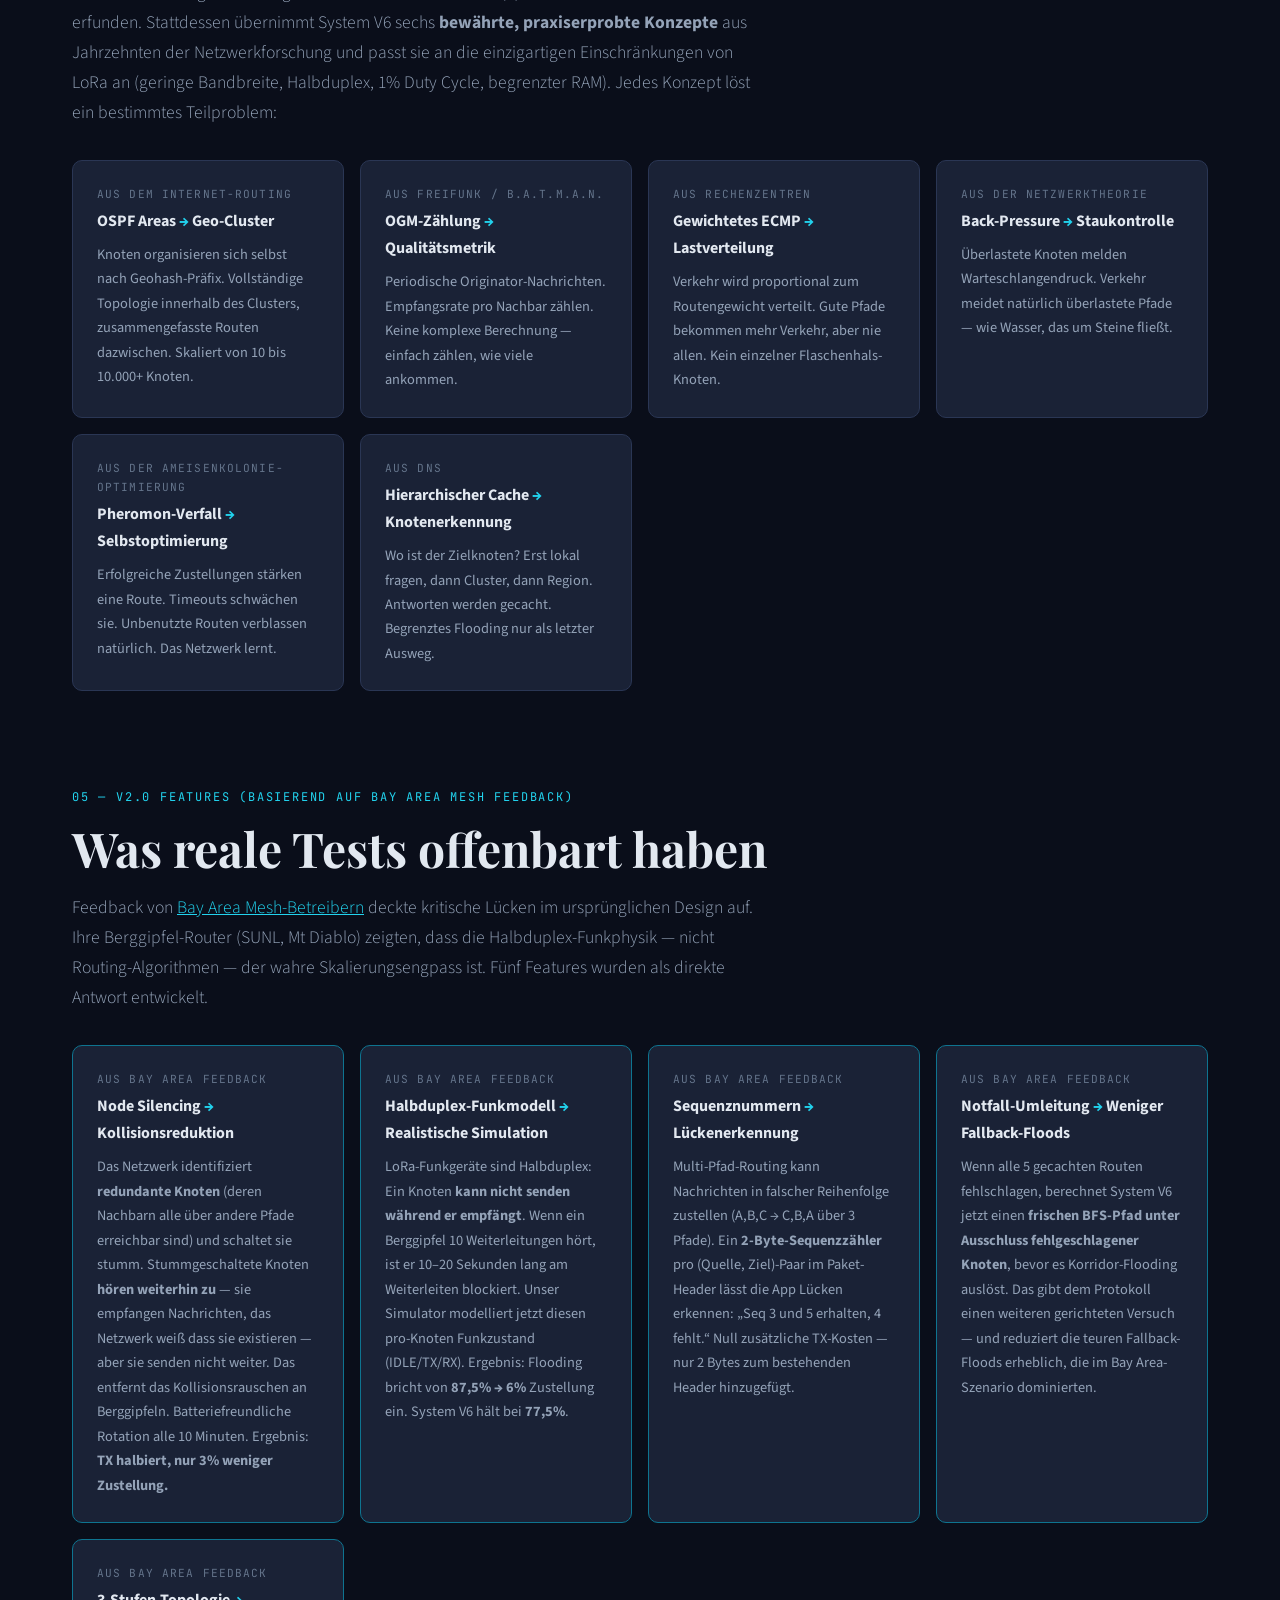
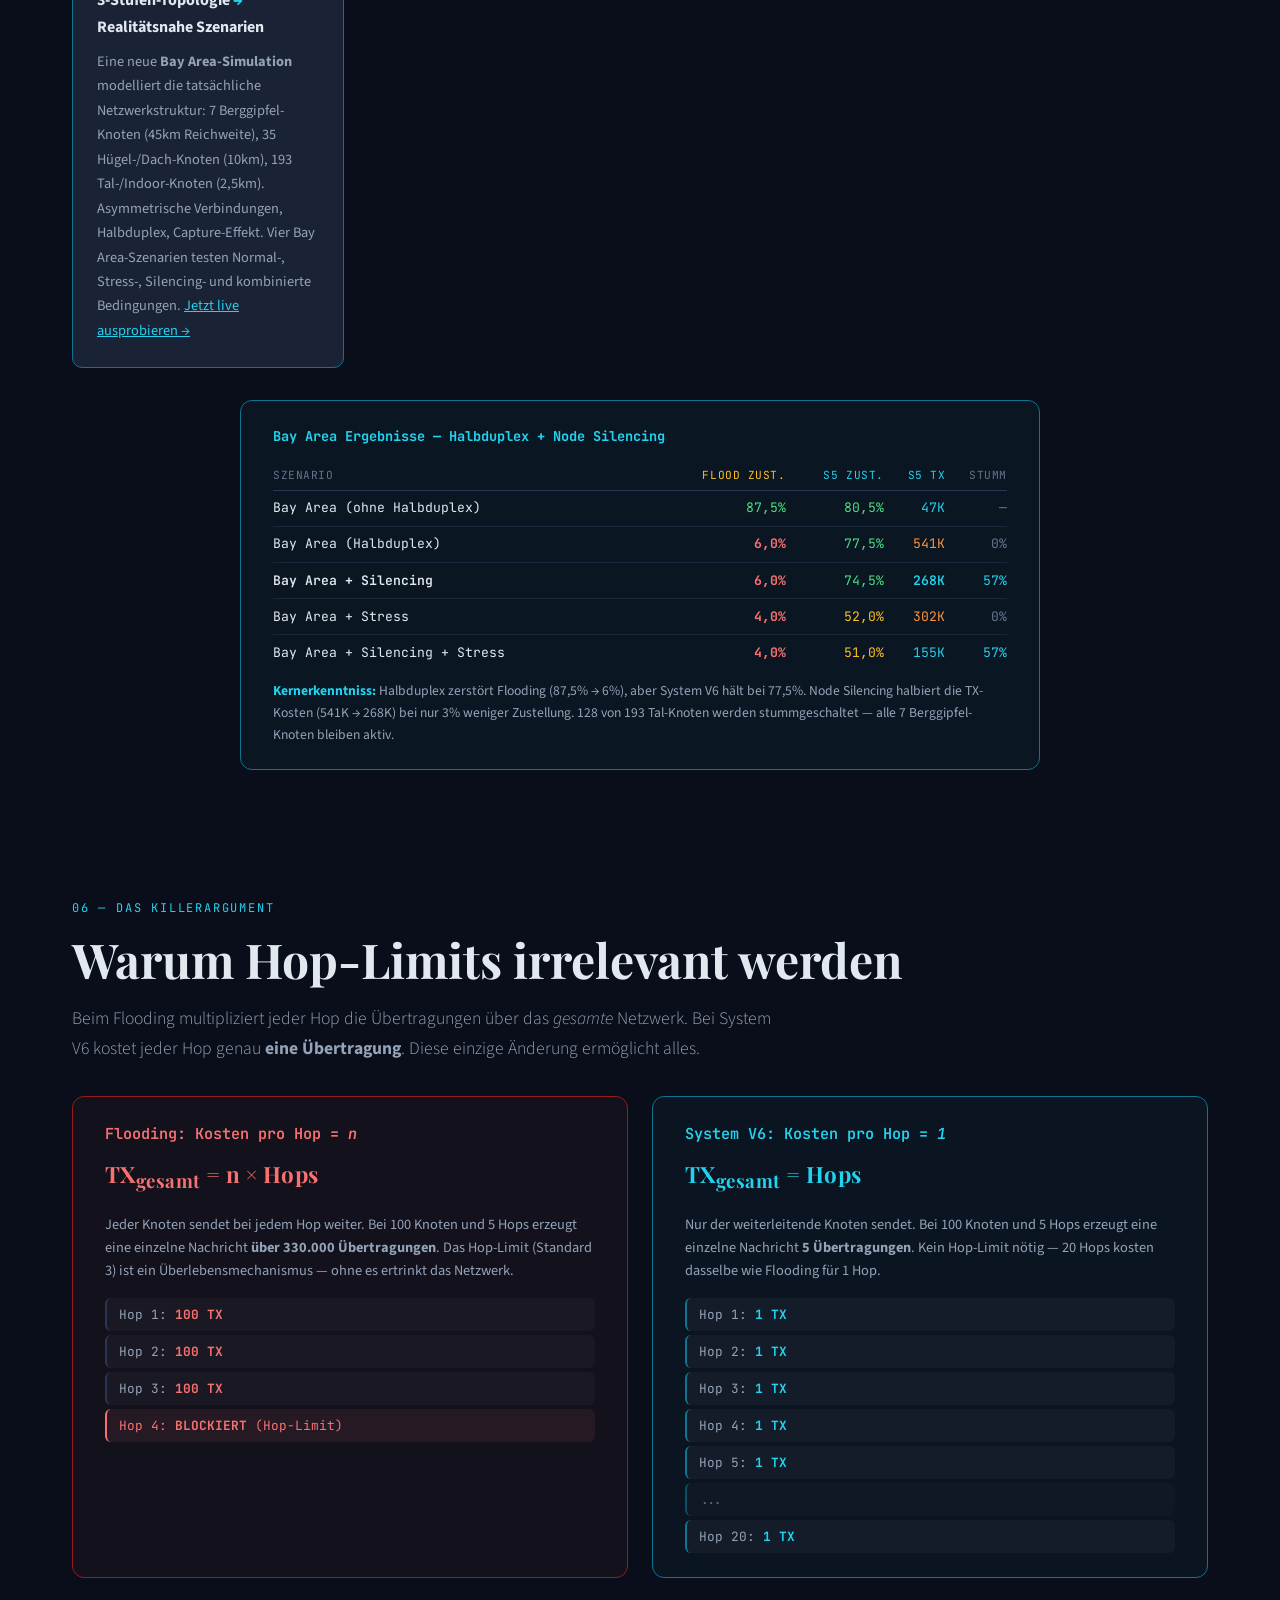
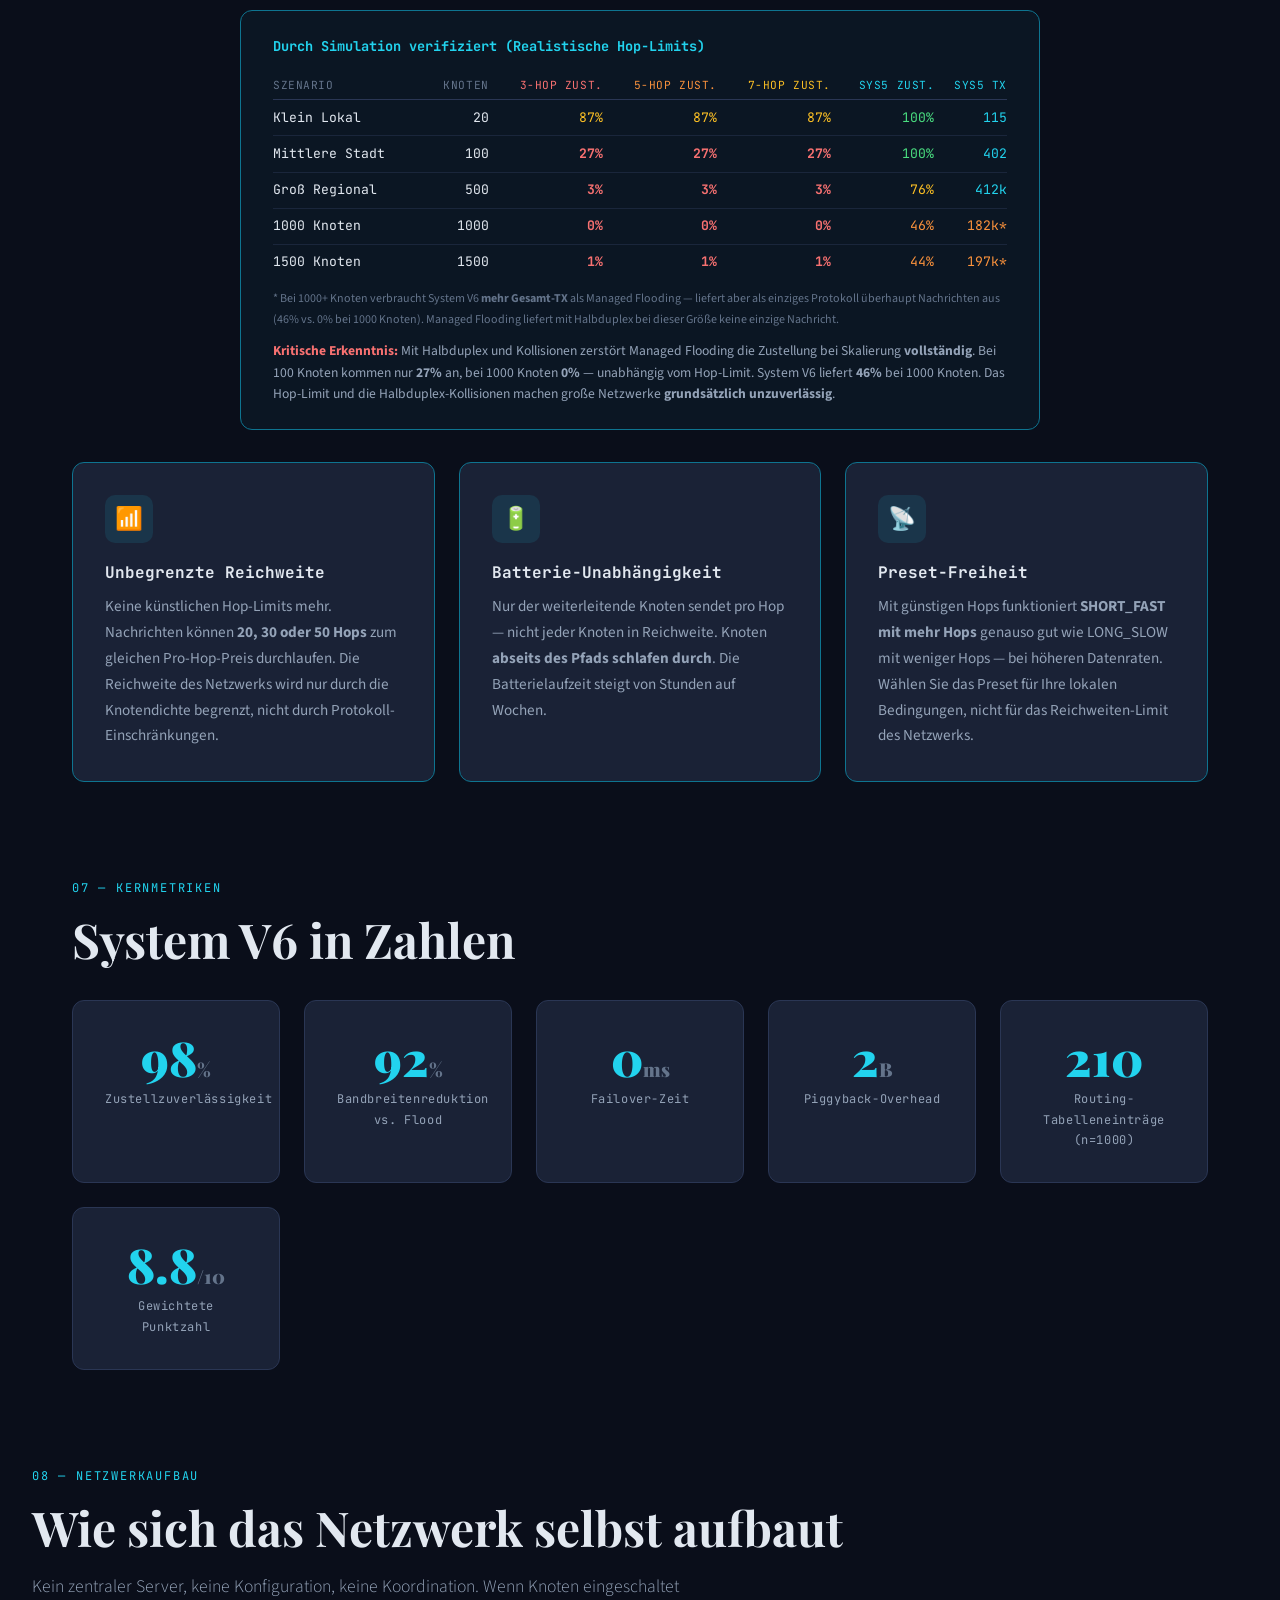
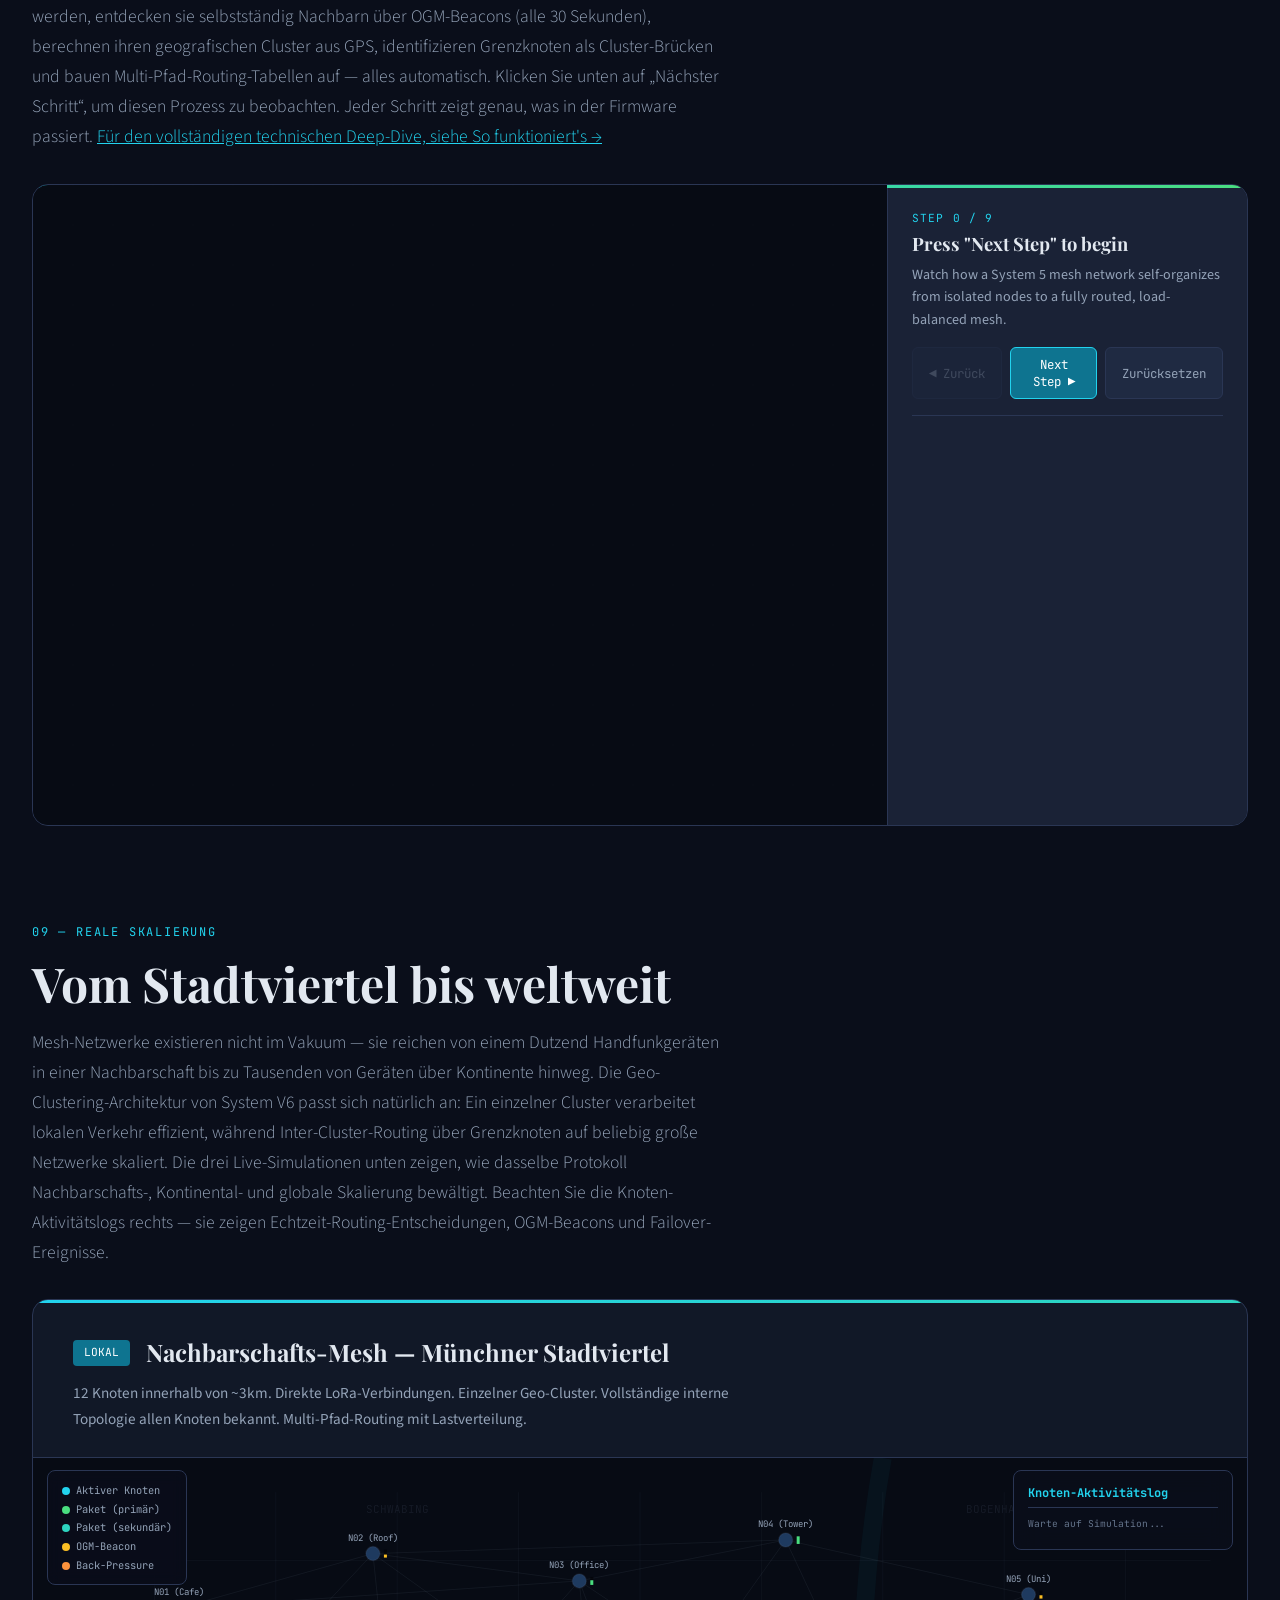
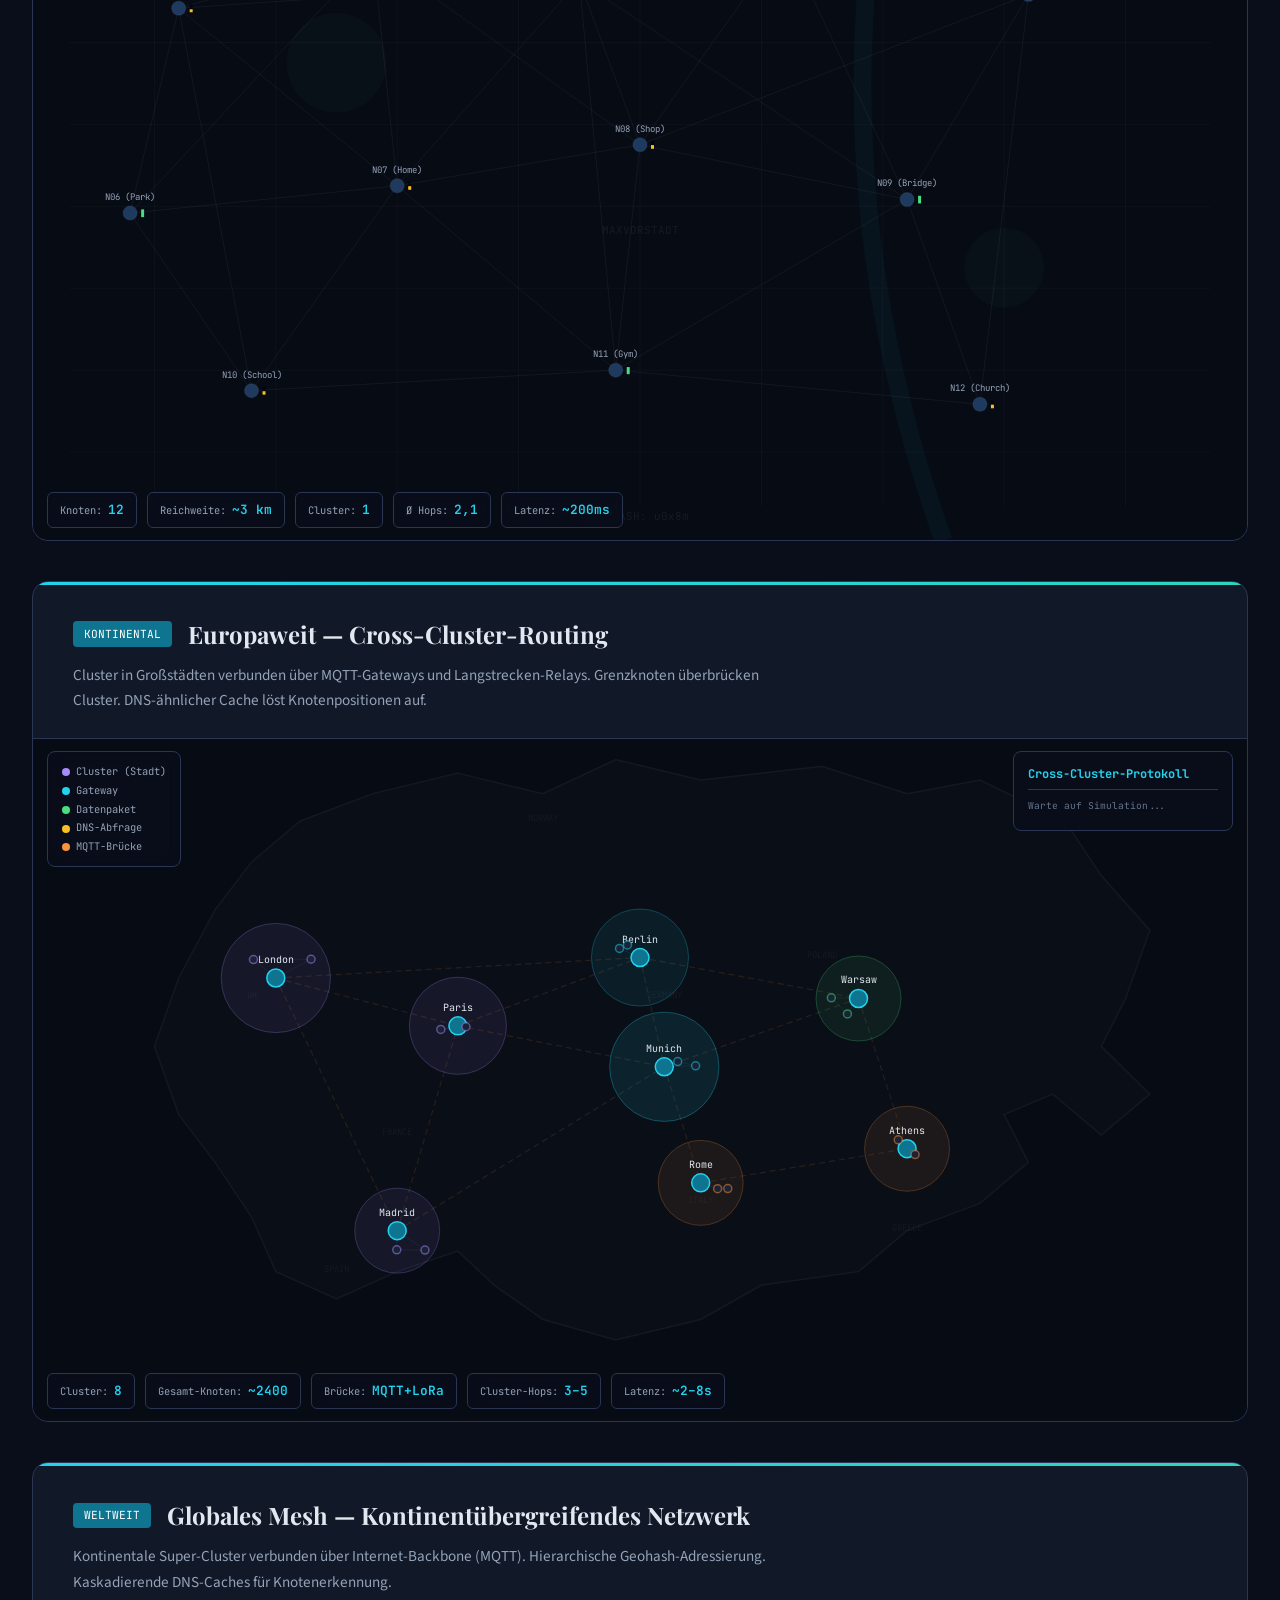
==== commit 45d766c1: "Rename to MeshRoute System V6 across entire project Unify naming: "System 5" and "WalkFlood" are now" ====
--- a/de/index.html
+++ b/de/index.html
@@ -55,7 +55,7 @@
 <section id="tldr">
   <div class="section-tag reveal">00 &mdash; TL;DR</div>
   <div class="tldr-card reveal">
-    <p class="tldr-text">Das aktuelle Meshtastic-Flooding verschwendet <strong>92&ndash;100% der Bandbreite</strong> in kleinen bis mittleren Netzwerken und <strong>scheitert bei der Zustellung</strong> bereits ab 100 Knoten (nur 27% mit Halbduplex). <strong>System 5</strong> kombiniert Geo-Clustering, Multi-Pfad-Routing und adaptives QoS zu einem selbstheilenden Protokoll. F&uuml;r kleine Netzwerke (20 Knoten): <strong>100% Zustellung bei 99%+ weniger Bandbreite</strong>. Ab 500+ Knoten: <strong>76% vs. 3%</strong> f&uuml;r Managed Flooding, bei 1000 Knoten <strong>46% vs. 0%</strong>. Halbduplex-Kollisionen und Hop-Limits &mdash; die gr&ouml;&szlig;ten Skalierungsengp&auml;sse &mdash; werden irrelevant: Jeder Hop kostet <strong>~1 &Uuml;bertragung</strong> statt <em>n</em>.</p>
+    <p class="tldr-text">Das aktuelle Meshtastic-Flooding verschwendet <strong>92&ndash;100% der Bandbreite</strong> in kleinen bis mittleren Netzwerken und <strong>scheitert bei der Zustellung</strong> bereits ab 100 Knoten (nur 27% mit Halbduplex). <strong>System V6</strong> kombiniert Geo-Clustering, Multi-Pfad-Routing und adaptives QoS zu einem selbstheilenden Protokoll. F&uuml;r kleine Netzwerke (20 Knoten): <strong>100% Zustellung bei 99%+ weniger Bandbreite</strong>. Ab 500+ Knoten: <strong>76% vs. 3%</strong> f&uuml;r Managed Flooding, bei 1000 Knoten <strong>46% vs. 0%</strong>. Halbduplex-Kollisionen und Hop-Limits &mdash; die gr&ouml;&szlig;ten Skalierungsengp&auml;sse &mdash; werden irrelevant: Jeder Hop kostet <strong>~1 &Uuml;bertragung</strong> statt <em>n</em>.</p>
     <div class="tldr-stats">
       <div class="tldr-stat"><span class="tldr-num">100%</span><span class="tldr-label">Zust. &le;200</span></div>
       <div class="tldr-stat"><span class="tldr-num">99,9%</span><span class="tldr-label">BW gespart</span></div>
@@ -104,7 +104,7 @@
 <section id="approaches">
   <div class="section-tag reveal">02 &mdash; Routing-Ans&auml;tze</div>
   <h2 class="section-title reveal">Stand der Technik vs. Neuer Vorschlag</h2>
-  <p class="section-desc reveal">Im Folgenden vergleichen wir vier Routing-Strategien auf derselben 15-Knoten-Netzwerktopologie. Jede Animation l&auml;uft live in Ihrem Browser &mdash; beachten Sie den <strong>TX-Z&auml;hler</strong> in jedem Panel. Er z&auml;hlt, wie viele Funk&uuml;bertragungen f&uuml;r die Zustellung einer einzelnen Nachricht ben&ouml;tigt werden. Weniger TX = weniger Sendezeit, weniger Kollisionen, l&auml;ngere Batterielebensdauer. Der Unterschied ist dramatisch: von ~100 TX (Naives Flooding) zu ~2 TX (System 5).</p>
+  <p class="section-desc reveal">Im Folgenden vergleichen wir vier Routing-Strategien auf derselben 15-Knoten-Netzwerktopologie. Jede Animation l&auml;uft live in Ihrem Browser &mdash; beachten Sie den <strong>TX-Z&auml;hler</strong> in jedem Panel. Er z&auml;hlt, wie viele Funk&uuml;bertragungen f&uuml;r die Zustellung einer einzelnen Nachricht ben&ouml;tigt werden. Weniger TX = weniger Sendezeit, weniger Kollisionen, l&auml;ngere Batterielebensdauer. Der Unterschied ist dramatisch: von ~100 TX (Naives Flooding) zu ~2 TX (System V6).</p>
 
   <!-- STATE OF THE ART DIVIDER -->
   <div class="approach-divider reveal">
@@ -194,14 +194,14 @@
 
   <!-- NEW PROPOSAL DIVIDER -->
   <div class="approach-divider reveal" style="margin-top:2rem">
-    <span class="divider-label proposal-label">NEUER VORSCHLAG &mdash; System 5</span>
+    <span class="divider-label proposal-label">NEUER VORSCHLAG &mdash; System V6</span>
   </div>
 
   <!-- SYSTEM 5 -->
   <div class="algo-section winner reveal" id="algo-winner">
     <div class="algo-header">
       <span class="algo-number proposal-badge">VORGESCHLAGEN</span>
-      <h3 class="algo-name">System 5 &mdash; Adaptives lastverteiltes Mesh</h3>
+      <h3 class="algo-name">System V6 &mdash; Adaptives lastverteiltes Mesh</h3>
     </div>
     <p class="algo-subtitle">Unser Vorschlag: ein fundamental anderer Ansatz, der sechs bew&auml;hrte Netzwerk-Konzepte in einem Protokoll vereint. Knoten organisieren sich selbst in geografische Cluster anhand von GPS-Geohashes. Innerhalb eines Clusters kennt jeder Knoten die vollst&auml;ndige Topologie. Zwischen Clustern fungieren Grenzknoten als Br&uuml;cken. F&uuml;r jedes Ziel werden bis zu 5 unabh&auml;ngige Routen vorberechnet und gecacht. Der Verkehr wird proportional zu einer Gewichtungsfunktion &uuml;ber diese Routen verteilt, die Linkqualit&auml;t, Knotenlast und Batteriestand ber&uuml;cksichtigt. Wenn das Netzwerk unter Stress steht, drosselt ein adaptives QoS-Gate niederprioren Verkehr, um Notfallnachrichten zu sch&uuml;tzen. Das Ergebnis: <strong>~1 TX pro Hop</strong> f&uuml;r alle Nachrichtentypen &mdash; Unicast und Broadcast.</p>
     <div class="algo-body">
@@ -225,11 +225,11 @@
         </ul>
         <div class="highlight-box" style="margin:1rem 0;padding:1rem 1.2rem;border-color:var(--cyan-dim);background:rgba(34,211,238,0.04);border-radius:8px">
           <h4 style="font-family:var(--font-mono);font-size:0.8rem;color:var(--cyan);margin-bottom:0.4rem">vs. Managed Flooding</h4>
-          <p style="font-size:0.9rem;line-height:1.6">Managed Flooding unterdr&uuml;ckt ~50% der Weiterleitungen, skaliert aber weiterhin mit O(n). System 5 routet entlang <strong>spezifischer Pfade</strong> &mdash; Kosten skalieren mit der <strong>Hop-Anzahl</strong>, nicht der Netzwerkgr&ouml;&szlig;e. Bei 100 Knoten: Managed Flood = ~1.500 TX pro Nachricht, System 5 = ~2 TX.</p>
+          <p style="font-size:0.9rem;line-height:1.6">Managed Flooding unterdr&uuml;ckt ~50% der Weiterleitungen, skaliert aber weiterhin mit O(n). System V6 routet entlang <strong>spezifischer Pfade</strong> &mdash; Kosten skalieren mit der <strong>Hop-Anzahl</strong>, nicht der Netzwerkgr&ouml;&szlig;e. Bei 100 Knoten: Managed Flood = ~1.500 TX pro Nachricht, System V6 = ~2 TX.</p>
         </div>
         <div class="highlight-box" style="margin:1rem 0;padding:1rem 1.2rem;border-color:var(--teal,var(--cyan-dim));background:rgba(20,184,166,0.04);border-radius:8px">
           <h4 style="font-family:var(--font-mono);font-size:0.8rem;color:var(--teal);margin-bottom:0.4rem">vs. Next-Hop-Routing</h4>
-          <p style="font-size:0.9rem;line-height:1.6">Next-Hop lernt einen einzelnen Relay-Knoten f&uuml;r Direktnachrichten. System 5 pflegt <strong>2&ndash;3 vollst&auml;ndige Pfade</strong> mit gewichteter Lastverteilung f&uuml;r <strong>alle Verkehrsarten</strong>. Wenn ein Pfad ausf&auml;llt, aktiviert sich der n&auml;chste gecachte Pfad sofort &mdash; kein Flooding-Fallback n&ouml;tig.</p>
+          <p style="font-size:0.9rem;line-height:1.6">Next-Hop lernt einen einzelnen Relay-Knoten f&uuml;r Direktnachrichten. System V6 pflegt <strong>2&ndash;3 vollst&auml;ndige Pfade</strong> mit gewichteter Lastverteilung f&uuml;r <strong>alle Verkehrsarten</strong>. Wenn ein Pfad ausf&auml;llt, aktiviert sich der n&auml;chste gecachte Pfad sofort &mdash; kein Flooding-Fallback n&ouml;tig.</p>
         </div>
         <div class="pro-con">
           <div class="pro"><h5>+ St&auml;rken</h5><ul><li>~1 TX/Hop (nicht ~n)</li><li>Kein Hop-Limit n&ouml;tig</li><li>Selbstoptimierende Lastverteilung</li><li>Funktioniert f&uuml;r alle Verkehrsarten</li></ul></div>
@@ -282,7 +282,7 @@
   </div>
 
   <div class="formula-card reveal" style="border-color:var(--cyan-dim)">
-    <h4>System 5 &mdash; Multi-Pfad gerichtetes Routing</h4>
+    <h4>System V6 &mdash; Multi-Pfad gerichtetes Routing</h4>
     <div class="formula">
       <span class="var">TX</span><sub>sys5</sub> <span class="op">=</span> <span class="var">d</span>
       <span style="color:var(--text-muted);font-size:0.9rem">&nbsp; (Hop-Anzahl, immer)</span>
@@ -293,7 +293,7 @@
   </div>
 
   <div class="formula-card reveal" style="border-color:var(--cyan-dim)">
-    <h4>Routen-Gewichtungsfunktion &mdash; System 5 Lastverteilung</h4>
+    <h4>Routen-Gewichtungsfunktion &mdash; System V6 Lastverteilung</h4>
     <div class="formula">
       <span class="var">W</span>(<span class="var">r</span>) <span class="op">=</span>
       <span class="var">&alpha;</span> &middot; <span class="var">Q</span>(<span class="var">r</span>)
@@ -319,7 +319,7 @@
           <th style="color:var(--red)">Naives Flood</th>
           <th style="color:var(--yellow)">Managed Flood</th>
           <th style="color:var(--orange)">Next-Hop</th>
-          <th style="color:var(--cyan)">System 5</th>
+          <th style="color:var(--cyan)">System V6</th>
         </tr>
       </thead>
       <tbody>
@@ -357,16 +357,16 @@
     </div>
     <div class="bar-col">
       <div class="bar" data-score="9.2" style="height:0;background:var(--cyan)"><span class="bar-value" style="color:var(--cyan)">9,2</span></div>
-      <span class="bar-label">System 5</span>
+      <span class="bar-label">System V6</span>
     </div>
   </div>
 </section>
 
 <!-- WINNER ARCHITECTURE -->
 <section id="winner">
-  <div class="section-tag reveal">04 &mdash; System 5 Architektur</div>
-  <h2 class="section-title reveal">Was System 5 &uuml;ber Managed Flooding hinaus bietet</h2>
-  <p class="section-desc reveal">Meshtastics Managed Flooding ist clever &mdash; aber weiterhin O(n). Wir haben keine neue Theorie erfunden. Stattdessen &uuml;bernimmt System 5 sechs <strong>bew&auml;hrte, praxiserprobte Konzepte</strong> aus Jahrzehnten der Netzwerkforschung und passt sie an die einzigartigen Einschr&auml;nkungen von LoRa an (geringe Bandbreite, Halbduplex, 1% Duty Cycle, begrenzter RAM). Jedes Konzept l&ouml;st ein bestimmtes Teilproblem:</p>
+  <div class="section-tag reveal">04 &mdash; System V6 Architektur</div>
+  <h2 class="section-title reveal">Was System V6 &uuml;ber Managed Flooding hinaus bietet</h2>
+  <p class="section-desc reveal">Meshtastics Managed Flooding ist clever &mdash; aber weiterhin O(n). Wir haben keine neue Theorie erfunden. Stattdessen &uuml;bernimmt System V6 sechs <strong>bew&auml;hrte, praxiserprobte Konzepte</strong> aus Jahrzehnten der Netzwerkforschung und passt sie an die einzigartigen Einschr&auml;nkungen von LoRa an (geringe Bandbreite, Halbduplex, 1% Duty Cycle, begrenzter RAM). Jedes Konzept l&ouml;st ein bestimmtes Teilproblem:</p>
   <div class="arch-grid">
     <div class="arch-card reveal">
       <div class="source">aus dem Internet-Routing</div>
@@ -416,7 +416,7 @@
     <div class="arch-card reveal" style="border-color:var(--cyan-dim)">
       <div class="source">aus Bay Area Feedback</div>
       <h4>Halbduplex-Funkmodell <span class="arrow">&rarr;</span> Realistische Simulation</h4>
-      <p>LoRa-Funkger&auml;te sind Halbduplex: Ein Knoten <strong>kann nicht senden w&auml;hrend er empf&auml;ngt</strong>. Wenn ein Berggipfel 10 Weiterleitungen h&ouml;rt, ist er 10&ndash;20 Sekunden lang am Weiterleiten blockiert. Unser Simulator modelliert jetzt diesen pro-Knoten Funkzustand (IDLE/TX/RX). Ergebnis: Flooding bricht von <strong>87,5% &rarr; 6%</strong> Zustellung ein. System 5 h&auml;lt bei <strong>77,5%</strong>.</p>
+      <p>LoRa-Funkger&auml;te sind Halbduplex: Ein Knoten <strong>kann nicht senden w&auml;hrend er empf&auml;ngt</strong>. Wenn ein Berggipfel 10 Weiterleitungen h&ouml;rt, ist er 10&ndash;20 Sekunden lang am Weiterleiten blockiert. Unser Simulator modelliert jetzt diesen pro-Knoten Funkzustand (IDLE/TX/RX). Ergebnis: Flooding bricht von <strong>87,5% &rarr; 6%</strong> Zustellung ein. System V6 h&auml;lt bei <strong>77,5%</strong>.</p>
     </div>
     <div class="arch-card reveal" style="border-color:var(--cyan-dim)">
       <div class="source">aus Bay Area Feedback</div>
@@ -426,7 +426,7 @@
     <div class="arch-card reveal" style="border-color:var(--cyan-dim)">
       <div class="source">aus Bay Area Feedback</div>
       <h4>Notfall-Umleitung <span class="arrow">&rarr;</span> Weniger Fallback-Floods</h4>
-      <p>Wenn alle 5 gecachten Routen fehlschlagen, berechnet System 5 jetzt einen <strong>frischen BFS-Pfad unter Ausschluss fehlgeschlagener Knoten</strong>, bevor es Korridor-Flooding ausl&ouml;st. Das gibt dem Protokoll einen weiteren gerichteten Versuch &mdash; und reduziert die teuren Fallback-Floods erheblich, die im Bay Area-Szenario dominierten.</p>
+      <p>Wenn alle 5 gecachten Routen fehlschlagen, berechnet System V6 jetzt einen <strong>frischen BFS-Pfad unter Ausschluss fehlgeschlagener Knoten</strong>, bevor es Korridor-Flooding ausl&ouml;st. Das gibt dem Protokoll einen weiteren gerichteten Versuch &mdash; und reduziert die teuren Fallback-Floods erheblich, die im Bay Area-Szenario dominierten.</p>
     </div>
     <div class="arch-card reveal" style="border-color:var(--cyan-dim)">
       <div class="source">aus Bay Area Feedback</div>
@@ -482,7 +482,7 @@
         <td style="text-align:right;color:var(--cyan)">57%</td>
       </tr>
     </table>
-    <p style="margin-top:0.6rem;font-size:0.85rem;color:var(--text-dim);line-height:1.6"><strong style="color:var(--cyan)">Kernerkenntniss:</strong> Halbduplex zerst&ouml;rt Flooding (87,5% &rarr; 6%), aber System 5 h&auml;lt bei 77,5%. Node Silencing halbiert die TX-Kosten (541K &rarr; 268K) bei nur 3% weniger Zustellung. 128 von 193 Tal-Knoten werden stummgeschaltet &mdash; alle 7 Berggipfel-Knoten bleiben aktiv.</p>
+    <p style="margin-top:0.6rem;font-size:0.85rem;color:var(--text-dim);line-height:1.6"><strong style="color:var(--cyan)">Kernerkenntniss:</strong> Halbduplex zerst&ouml;rt Flooding (87,5% &rarr; 6%), aber System V6 h&auml;lt bei 77,5%. Node Silencing halbiert die TX-Kosten (541K &rarr; 268K) bei nur 3% weniger Zustellung. 128 von 193 Tal-Knoten werden stummgeschaltet &mdash; alle 7 Berggipfel-Knoten bleiben aktiv.</p>
   </div>
 </section>
 
@@ -490,7 +490,7 @@
 <section id="hop-cost" class="hop-cost-section">
   <div class="section-tag reveal">06 &mdash; Das Killerargument</div>
   <h2 class="section-title reveal">Warum Hop-Limits irrelevant werden</h2>
-  <p class="section-desc reveal">Beim Flooding multipliziert jeder Hop die &Uuml;bertragungen &uuml;ber das <em>gesamte</em> Netzwerk. Bei System 5 kostet jeder Hop genau <strong>eine &Uuml;bertragung</strong>. Diese einzige &Auml;nderung erm&ouml;glicht alles.</p>
+  <p class="section-desc reveal">Beim Flooding multipliziert jeder Hop die &Uuml;bertragungen &uuml;ber das <em>gesamte</em> Netzwerk. Bei System V6 kostet jeder Hop genau <strong>eine &Uuml;bertragung</strong>. Diese einzige &Auml;nderung erm&ouml;glicht alles.</p>
 
   <div class="hop-comparison reveal">
     <div class="hop-card hop-flooding">
@@ -505,7 +505,7 @@
       </div>
     </div>
     <div class="hop-card hop-system5">
-      <h4 style="color:var(--cyan)">System 5: Kosten pro Hop = <em>1</em></h4>
+      <h4 style="color:var(--cyan)">System V6: Kosten pro Hop = <em>1</em></h4>
       <div class="hop-formula" style="color:var(--cyan)">TX<sub>gesamt</sub> = Hops</div>
       <p>Nur der weiterleitende Knoten sendet. Bei 100 Knoten und 5 Hops erzeugt eine einzelne Nachricht <strong>5 &Uuml;bertragungen</strong>. Kein Hop-Limit n&ouml;tig &mdash; 20 Hops kosten dasselbe wie Flooding f&uuml;r 1 Hop.</p>
       <div class="hop-example">
@@ -579,8 +579,8 @@
         <td style="text-align:right;color:var(--orange)">197k*</td>
       </tr>
     </table>
-    <p style="margin-top:0.6rem;font-size:0.75rem;color:var(--text-muted)">* Bei 1000+ Knoten verbraucht System 5 <strong>mehr Gesamt-TX</strong> als Managed Flooding &mdash; liefert aber als einziges Protokoll &uuml;berhaupt Nachrichten aus (46% vs. 0% bei 1000 Knoten). Managed Flooding liefert mit Halbduplex bei dieser Gr&ouml;&szlig;e keine einzige Nachricht.</p>
-    <p style="margin-top:0.6rem;font-size:0.85rem;color:var(--text-dim);line-height:1.6"><strong style="color:var(--red)">Kritische Erkenntnis:</strong> Mit Halbduplex und Kollisionen zerst&ouml;rt Managed Flooding die Zustellung bei Skalierung <strong>vollst&auml;ndig</strong>. Bei 100 Knoten kommen nur <strong>27%</strong> an, bei 1000 Knoten <strong>0%</strong> &mdash; unabh&auml;ngig vom Hop-Limit. System 5 liefert <strong>46%</strong> bei 1000 Knoten. Das Hop-Limit und die Halbduplex-Kollisionen machen gro&szlig;e Netzwerke <strong>grunds&auml;tzlich unzuverl&auml;ssig</strong>.</p>
+    <p style="margin-top:0.6rem;font-size:0.75rem;color:var(--text-muted)">* Bei 1000+ Knoten verbraucht System V6 <strong>mehr Gesamt-TX</strong> als Managed Flooding &mdash; liefert aber als einziges Protokoll &uuml;berhaupt Nachrichten aus (46% vs. 0% bei 1000 Knoten). Managed Flooding liefert mit Halbduplex bei dieser Gr&ouml;&szlig;e keine einzige Nachricht.</p>
+    <p style="margin-top:0.6rem;font-size:0.85rem;color:var(--text-dim);line-height:1.6"><strong style="color:var(--red)">Kritische Erkenntnis:</strong> Mit Halbduplex und Kollisionen zerst&ouml;rt Managed Flooding die Zustellung bei Skalierung <strong>vollst&auml;ndig</strong>. Bei 100 Knoten kommen nur <strong>27%</strong> an, bei 1000 Knoten <strong>0%</strong> &mdash; unabh&auml;ngig vom Hop-Limit. System V6 liefert <strong>46%</strong> bei 1000 Knoten. Das Hop-Limit und die Halbduplex-Kollisionen machen gro&szlig;e Netzwerke <strong>grunds&auml;tzlich unzuverl&auml;ssig</strong>.</p>
   </div>
 
   <div class="problem-grid" style="margin-top:2rem">
@@ -605,7 +605,7 @@
 <!-- METRICS -->
 <section id="metrics">
   <div class="section-tag reveal">07 &mdash; Kernmetriken</div>
-  <h2 class="section-title reveal">System 5 in Zahlen</h2>
+  <h2 class="section-title reveal">System V6 in Zahlen</h2>
   <div class="metrics-row">
     <div class="metric-card reveal">
       <div class="metric-value"><span id="counter-reliability">0</span><span class="unit">%</span></div>
@@ -648,7 +648,7 @@
       <div class="formation-step-info">
         <div class="formation-step-num" id="form-step-num">Schritt 0 / 9</div>
         <h4 class="formation-step-title" id="form-step-title">Dr&uuml;cken Sie &bdquo;N&auml;chster Schritt&ldquo; zum Starten</h4>
-        <p class="formation-step-desc" id="form-step-desc">Diese Animation zeigt, wie sich ein System 5 Mesh-Netzwerk von eingeschalteten Knoten zu einem vollst&auml;ndig gerouteten, lastverteilten Mesh selbst organisiert.</p>
+        <p class="formation-step-desc" id="form-step-desc">Diese Animation zeigt, wie sich ein System V6 Mesh-Netzwerk von eingeschalteten Knoten zu einem vollst&auml;ndig gerouteten, lastverteilten Mesh selbst organisiert.</p>
       </div>
       <div class="formation-btns">
         <button id="form-btn-prev" class="form-btn" disabled>&#x25C0; Zur&uuml;ck</button>
@@ -664,7 +664,7 @@
 <section id="scenarios" class="scale-scenarios">
   <div class="section-tag reveal">09 &mdash; Reale Skalierung</div>
   <h2 class="section-title reveal">Vom Stadtviertel bis weltweit</h2>
-  <p class="section-desc reveal">Mesh-Netzwerke existieren nicht im Vakuum &mdash; sie reichen von einem Dutzend Handfunkger&auml;ten in einer Nachbarschaft bis zu Tausenden von Ger&auml;ten &uuml;ber Kontinente hinweg. Die Geo-Clustering-Architektur von System 5 passt sich nat&uuml;rlich an: Ein einzelner Cluster verarbeitet lokalen Verkehr effizient, w&auml;hrend Inter-Cluster-Routing &uuml;ber Grenzknoten auf beliebig gro&szlig;e Netzwerke skaliert. Die drei Live-Simulationen unten zeigen, wie dasselbe Protokoll Nachbarschafts-, Kontinental- und globale Skalierung bew&auml;ltigt. Beachten Sie die Knoten-Aktivit&auml;tslogs rechts &mdash; sie zeigen Echtzeit-Routing-Entscheidungen, OGM-Beacons und Failover-Ereignisse.</p>
+  <p class="section-desc reveal">Mesh-Netzwerke existieren nicht im Vakuum &mdash; sie reichen von einem Dutzend Handfunkger&auml;ten in einer Nachbarschaft bis zu Tausenden von Ger&auml;ten &uuml;ber Kontinente hinweg. Die Geo-Clustering-Architektur von System V6 passt sich nat&uuml;rlich an: Ein einzelner Cluster verarbeitet lokalen Verkehr effizient, w&auml;hrend Inter-Cluster-Routing &uuml;ber Grenzknoten auf beliebig gro&szlig;e Netzwerke skaliert. Die drei Live-Simulationen unten zeigen, wie dasselbe Protokoll Nachbarschafts-, Kontinental- und globale Skalierung bew&auml;ltigt. Beachten Sie die Knoten-Aktivit&auml;tslogs rechts &mdash; sie zeigen Echtzeit-Routing-Entscheidungen, OGM-Beacons und Failover-Ereignisse.</p>
 
   <!-- LOCAL -->
   <div class="scenario reveal" id="scn-local">
@@ -761,14 +761,14 @@
 <section id="resilience" class="resilience-section">
   <div class="section-tag reveal">10 &mdash; Resilienz &amp; Adaptives QoS</div>
   <h2 class="section-title reveal">Wenn etwas schiefgeht</h2>
-  <p class="section-desc reveal">Ein Routing-Protokoll, das nur unter perfekten Bedingungen funktioniert, ist wertlos. In der realen Welt fallen Knoten aus (Batterien, Hardware), GPS-Signale brechen ab, Internet-Verbindungen fallen aus, und ganze Regionen werden dunkel. System 5 ist darauf ausgelegt, sich elegant zu verschlechtern: Multi-Pfad-Routing bietet sofortiges Failover (0ms &mdash; die n&auml;chste gecachte Route ist bereits bekannt), begrenztes Korridor-Flooding ist das Sicherheitsnetz, und das adaptive QoS-Gate stellt sicher, dass Notfallnachrichten auch bei einem kollabierenden Netzwerk immer durchkommen. Klicken Sie unten auf Knoten oder Verbindungen, um Ausf&auml;lle zu simulieren und das Netzwerk in Echtzeit reagieren zu sehen.</p>
+  <p class="section-desc reveal">Ein Routing-Protokoll, das nur unter perfekten Bedingungen funktioniert, ist wertlos. In der realen Welt fallen Knoten aus (Batterien, Hardware), GPS-Signale brechen ab, Internet-Verbindungen fallen aus, und ganze Regionen werden dunkel. System V6 ist darauf ausgelegt, sich elegant zu verschlechtern: Multi-Pfad-Routing bietet sofortiges Failover (0ms &mdash; die n&auml;chste gecachte Route ist bereits bekannt), begrenztes Korridor-Flooding ist das Sicherheitsnetz, und das adaptive QoS-Gate stellt sicher, dass Notfallnachrichten auch bei einem kollabierenden Netzwerk immer durchkommen. Klicken Sie unten auf Knoten oder Verbindungen, um Ausf&auml;lle zu simulieren und das Netzwerk in Echtzeit reagieren zu sehen.</p>
 
   <!-- Failure case explanation cards -->
   <div class="problem-grid" style="margin-bottom:2.5rem">
     <div class="problem-card reveal" style="border-color:var(--red-dim)">
       <div class="icon" style="background:rgba(248,113,113,0.1);color:var(--red)">&#x26A0;</div>
       <h3>Knotenausfall</h3>
-      <p>Ein Knoten f&auml;llt aus (Batterie, Hardware). Seine Routen brechen sofort. System 5 wechselt zu <strong>gecachten Backup-Routen in 0ms</strong>. F&auml;llt ein Grenzknoten aus, &uuml;bernimmt der zweite Grenzknoten. Fallen alle Grenzknoten aus, f&auml;llt der Cluster auf Flooding zur&uuml;ck.</p>
+      <p>Ein Knoten f&auml;llt aus (Batterie, Hardware). Seine Routen brechen sofort. System V6 wechselt zu <strong>gecachten Backup-Routen in 0ms</strong>. F&auml;llt ein Grenzknoten aus, &uuml;bernimmt der zweite Grenzknoten. Fallen alle Grenzknoten aus, f&auml;llt der Cluster auf Flooding zur&uuml;ck.</p>
     </div>
     <div class="problem-card reveal" style="border-color:var(--orange-dim)">
       <div class="icon" style="background:rgba(251,146,60,0.1);color:var(--orange)">&#x1F4E1;</div>
@@ -837,7 +837,7 @@
 <section id="sim-results" class="sim-results-section">
   <div class="section-tag reveal">11 &mdash; Simulationsergebnisse</div>
   <h2 class="section-title reveal">Echte Zahlen aus dem Simulator</h2>
-  <p class="section-desc reveal">Behauptungen sind nur so gut wie ihre Beweise. Wir haben einen <strong>Python-Simulator</strong> gebaut, der EU 868MHz LoRa-Physik modelliert (Pfadverlust, Gel&auml;nde, Duty Cycle, Kollisionen, Halbduplex-Funk) und 6 Router auf identischen Netzwerken betreibt: Naives Flood, Managed Flood bei 3/5/7 Hop-Limits, Next-Hop und System 5. Jedes Szenario sendet 100&ndash;300 zuf&auml;llige Nachrichten und misst Zustellrate, Gesamt&uuml;bertragungen und Pro-Knoten-Last. Die folgenden Ergebnisse stammen aus 26 Szenarien mit 20&ndash;1500 Knoten &mdash; einschlie&szlig;lich realistischer Umgebungen (l&auml;ndlich, maritim, indoor, Autobahn-Konvoi) und Stresstests (Knotenausfall, Verbindungsverschlechterung, Duty-Cycle-Durchsetzung). <a href="../simulator.html" style="color:var(--cyan)">Den interaktiven Simulator ausprobieren &rarr;</a></p>
+  <p class="section-desc reveal">Behauptungen sind nur so gut wie ihre Beweise. Wir haben einen <strong>Python-Simulator</strong> gebaut, der EU 868MHz LoRa-Physik modelliert (Pfadverlust, Gel&auml;nde, Duty Cycle, Kollisionen, Halbduplex-Funk) und 6 Router auf identischen Netzwerken betreibt: Naives Flood, Managed Flood bei 3/5/7 Hop-Limits, Next-Hop und System V6. Jedes Szenario sendet 100&ndash;300 zuf&auml;llige Nachrichten und misst Zustellrate, Gesamt&uuml;bertragungen und Pro-Knoten-Last. Die folgenden Ergebnisse stammen aus 26 Szenarien mit 20&ndash;1500 Knoten &mdash; einschlie&szlig;lich realistischer Umgebungen (l&auml;ndlich, maritim, indoor, Autobahn-Konvoi) und Stresstests (Knotenausfall, Verbindungsverschlechterung, Duty-Cycle-Durchsetzung). <a href="../simulator.html" style="color:var(--cyan)">Den interaktiven Simulator ausprobieren &rarr;</a></p>
 
   <!-- Category Filter -->
   <div class="sim-filter reveal" style="display:flex;gap:0.4rem;flex-wrap:wrap;margin-bottom:1.2rem;justify-content:center">
@@ -872,7 +872,7 @@
   <!-- Charts Grid -->
   <div class="sim-charts-grid">
     <div class="sim-chart-card reveal">
-      <h4>&Uuml;bertragungen: Flooding vs. System 5 <button id="btn-scale-toggle" class="scale-toggle-btn">Auf Linear umschalten</button></h4>
+      <h4>&Uuml;bertragungen: Flooding vs. System V6 <button id="btn-scale-toggle" class="scale-toggle-btn">Auf Linear umschalten</button></h4>
       <p class="chart-subtitle">Klicken Sie auf den Button, um zwischen Log- und Linearskala umzuschalten</p>
       <div class="sim-chart-wrap">
         <canvas id="chart-bandwidth"></canvas>
@@ -880,7 +880,7 @@
     </div>
     <div class="sim-chart-card reveal">
       <h4>Zustellrate unter Stress</h4>
-      <p class="chart-subtitle">System 5 h&auml;lt hohe Zustellung auch unter Ausf&auml;llen aufrecht</p>
+      <p class="chart-subtitle">System V6 h&auml;lt hohe Zustellung auch unter Ausf&auml;llen aufrecht</p>
       <div class="sim-chart-wrap">
         <canvas id="chart-delivery"></canvas>
       </div>
@@ -903,7 +903,7 @@
 
   <!-- Key insight -->
   <div class="tldr-card reveal" style="margin-top:2rem">
-    <p class="tldr-text">Mit <strong>Halbduplex-Funk und Kollisionen</strong> verschwendet Managed Flooding nicht nur Bandbreite &mdash; es <strong>scheitert bei der Zustellung</strong>. Bei 100 Knoten kommen nur <strong>27%</strong> der Nachrichten an. Bei 500 Knoten nur <strong>3%</strong>, bei 1000 Knoten <strong>0%</strong>. System 5 liefert <strong>76%</strong> bei 500 Knoten und <strong>46%</strong> bei 1000 Knoten. Halbduplex-Kollisionen und Hop-Limits sind die <strong>prim&auml;ren Skalierungsbarrieren</strong>, die gro&szlig;e Mesh-Netzwerke grunds&auml;tzlich unzuverl&auml;ssig machen.</p>
+    <p class="tldr-text">Mit <strong>Halbduplex-Funk und Kollisionen</strong> verschwendet Managed Flooding nicht nur Bandbreite &mdash; es <strong>scheitert bei der Zustellung</strong>. Bei 100 Knoten kommen nur <strong>27%</strong> der Nachrichten an. Bei 500 Knoten nur <strong>3%</strong>, bei 1000 Knoten <strong>0%</strong>. System V6 liefert <strong>76%</strong> bei 500 Knoten und <strong>46%</strong> bei 1000 Knoten. Halbduplex-Kollisionen und Hop-Limits sind die <strong>prim&auml;ren Skalierungsbarrieren</strong>, die gro&szlig;e Mesh-Netzwerke grunds&auml;tzlich unzuverl&auml;ssig machen.</p>
   </div>
 </section>
 
@@ -911,7 +911,7 @@
 <section id="glossary">
   <div class="section-tag reveal">12 &mdash; Glossar</div>
   <h2 class="section-title reveal">Wichtige Begriffe erkl&auml;rt</h2>
-  <p class="section-desc reveal">Mesh-Netzwerke umfassen Funktechnik, Graphentheorie und Protokolldesign. Hier ist eine Kurzreferenz f&uuml;r die in dieser Pr&auml;sentation verwendeten Fachbegriffe &mdash; von LoRa-Grundlagen bis zu den protokollspezifischen Konzepten, die System 5 einf&uuml;hrt.</p>
+  <p class="section-desc reveal">Mesh-Netzwerke umfassen Funktechnik, Graphentheorie und Protokolldesign. Hier ist eine Kurzreferenz f&uuml;r die in dieser Pr&auml;sentation verwendeten Fachbegriffe &mdash; von LoRa-Grundlagen bis zu den protokollspezifischen Konzepten, die System V6 einf&uuml;hrt.</p>
   <div class="glossary-grid">
     <div class="glossary-card reveal"><dt>LoRa</dt><dd>Long Range Funkmodulationstechnik f&uuml;r stromsparende Langstreckenkommunikation (1&ndash;15 km).</dd></div>
     <div class="glossary-card reveal"><dt>Meshtastic</dt><dd>Open-Source LoRa-Mesh-Firmware f&uuml;r netzunabh&auml;ngige Kommunikation auf ESP32-Ger&auml;ten.</dd></div>
@@ -930,7 +930,7 @@
     <div class="glossary-card reveal"><dt>SNR</dt><dd>Signal-to-Noise Ratio (Signal-Rausch-Verh&auml;ltnis) &mdash; misst die Signalqualit&auml;t relativ zum Hintergrundrauschen (in dB).</dd></div>
     <div class="glossary-card reveal"><dt>Half-Duplex</dt><dd>Ein Funkger&auml;t, das nicht gleichzeitig senden und empfangen kann. Alle LoRa-Funkger&auml;te sind Halbduplex &mdash; ein Knoten, der eine &Uuml;bertragung h&ouml;rt, kann nicht senden, bis das Paket endet.</dd></div>
     <div class="glossary-card reveal"><dt>Backpressure</dt><dd>Stausignal: Wenn die Warteschlange eines Knotens voll wird, werden Routen durch ihn bestraft. Verkehr verlagert sich nat&uuml;rlich auf weniger belastete Pfade &mdash; wie Wasser, das um Steine flie&szlig;t.</dd></div>
-    <div class="glossary-card reveal"><dt>Border Node</dt><dd>Ein System 5-Knoten (Grenzknoten), der Nachbarn in einem anderen geografischen Cluster hat. Grenzknoten sind die Br&uuml;cken f&uuml;r Inter-Cluster-Routing &mdash; jedes Cluster-Paar hat 2 Grenzverbindungen.</dd></div>
+    <div class="glossary-card reveal"><dt>Border Node</dt><dd>Ein System V6-Knoten (Grenzknoten), der Nachbarn in einem anderen geografischen Cluster hat. Grenzknoten sind die Br&uuml;cken f&uuml;r Inter-Cluster-Routing &mdash; jedes Cluster-Paar hat 2 Grenzverbindungen.</dd></div>
     <div class="glossary-card reveal"><dt>Capture Effect</dt><dd>Bei LoRa: Wenn zwei Pakete kollidieren, aber eines &ge;6dB st&auml;rker ist, &bdquo;f&auml;ngt&ldquo; das st&auml;rkere Signal den Empf&auml;nger ein und wird erfolgreich dekodiert. Das schw&auml;chere Paket geht verloren.</dd></div>
   </div>
 </section>
@@ -939,7 +939,7 @@
 <section id="conclusion">
   <div class="section-tag reveal">13 &mdash; Fazit</div>
   <h2 class="section-title reveal">Der Weg nach vorn</h2>
-  <p class="section-desc reveal">Halbduplex-Funk und Kollisionen zerst&ouml;ren Managed Flooding bereits bei mittleren Netzwerken &mdash; bei 100 Knoten nur 27% Zustellung, bei 500 Knoten 3%, bei 1000 Knoten 0%. Die Bay Area Mesh-Erfahrung best&auml;tigt dies: Halbduplex-Einschr&auml;nkungen lassen Flooding auf nur 6% Zustellung zusammenbrechen. System 5 durchbricht diese Barrieren mit gerichtetem Routing bei ~1 TX pro Hop und &uuml;bersteht sowohl die Halbduplex-Kollisionskaskade als auch die Hop-Limit-Mauer. &Uuml;ber 26 Szenarien hinweg (alle mit Halbduplex und Kollisionen) dominiert System 5 kleine bis mittlere Netzwerke und liefert bei Skalierung deutlich mehr &mdash; obwohl sehr gro&szlig;e, d&uuml;nn besetzte Netzwerke f&uuml;r jedes Protokoll herausfordernd bleiben. Das Protokoll ist vollst&auml;ndig spezifiziert, ein funktionierender ESP32-Firmware-Prototyp existiert f&uuml;r drei Board-Typen, und der vollst&auml;ndige Quellcode ist unter MIT-Lizenz verf&uuml;gbar.</p>
+  <p class="section-desc reveal">Halbduplex-Funk und Kollisionen zerst&ouml;ren Managed Flooding bereits bei mittleren Netzwerken &mdash; bei 100 Knoten nur 27% Zustellung, bei 500 Knoten 3%, bei 1000 Knoten 0%. Die Bay Area Mesh-Erfahrung best&auml;tigt dies: Halbduplex-Einschr&auml;nkungen lassen Flooding auf nur 6% Zustellung zusammenbrechen. System V6 durchbricht diese Barrieren mit gerichtetem Routing bei ~1 TX pro Hop und &uuml;bersteht sowohl die Halbduplex-Kollisionskaskade als auch die Hop-Limit-Mauer. &Uuml;ber 26 Szenarien hinweg (alle mit Halbduplex und Kollisionen) dominiert System V6 kleine bis mittlere Netzwerke und liefert bei Skalierung deutlich mehr &mdash; obwohl sehr gro&szlig;e, d&uuml;nn besetzte Netzwerke f&uuml;r jedes Protokoll herausfordernd bleiben. Das Protokoll ist vollst&auml;ndig spezifiziert, ein funktionierender ESP32-Firmware-Prototyp existiert f&uuml;r drei Board-Typen, und der vollst&auml;ndige Quellcode ist unter MIT-Lizenz verf&uuml;gbar.</p>
 
   <div class="concl-results-grid reveal" style="margin-bottom:2.5rem">
     <div class="concl-result">
